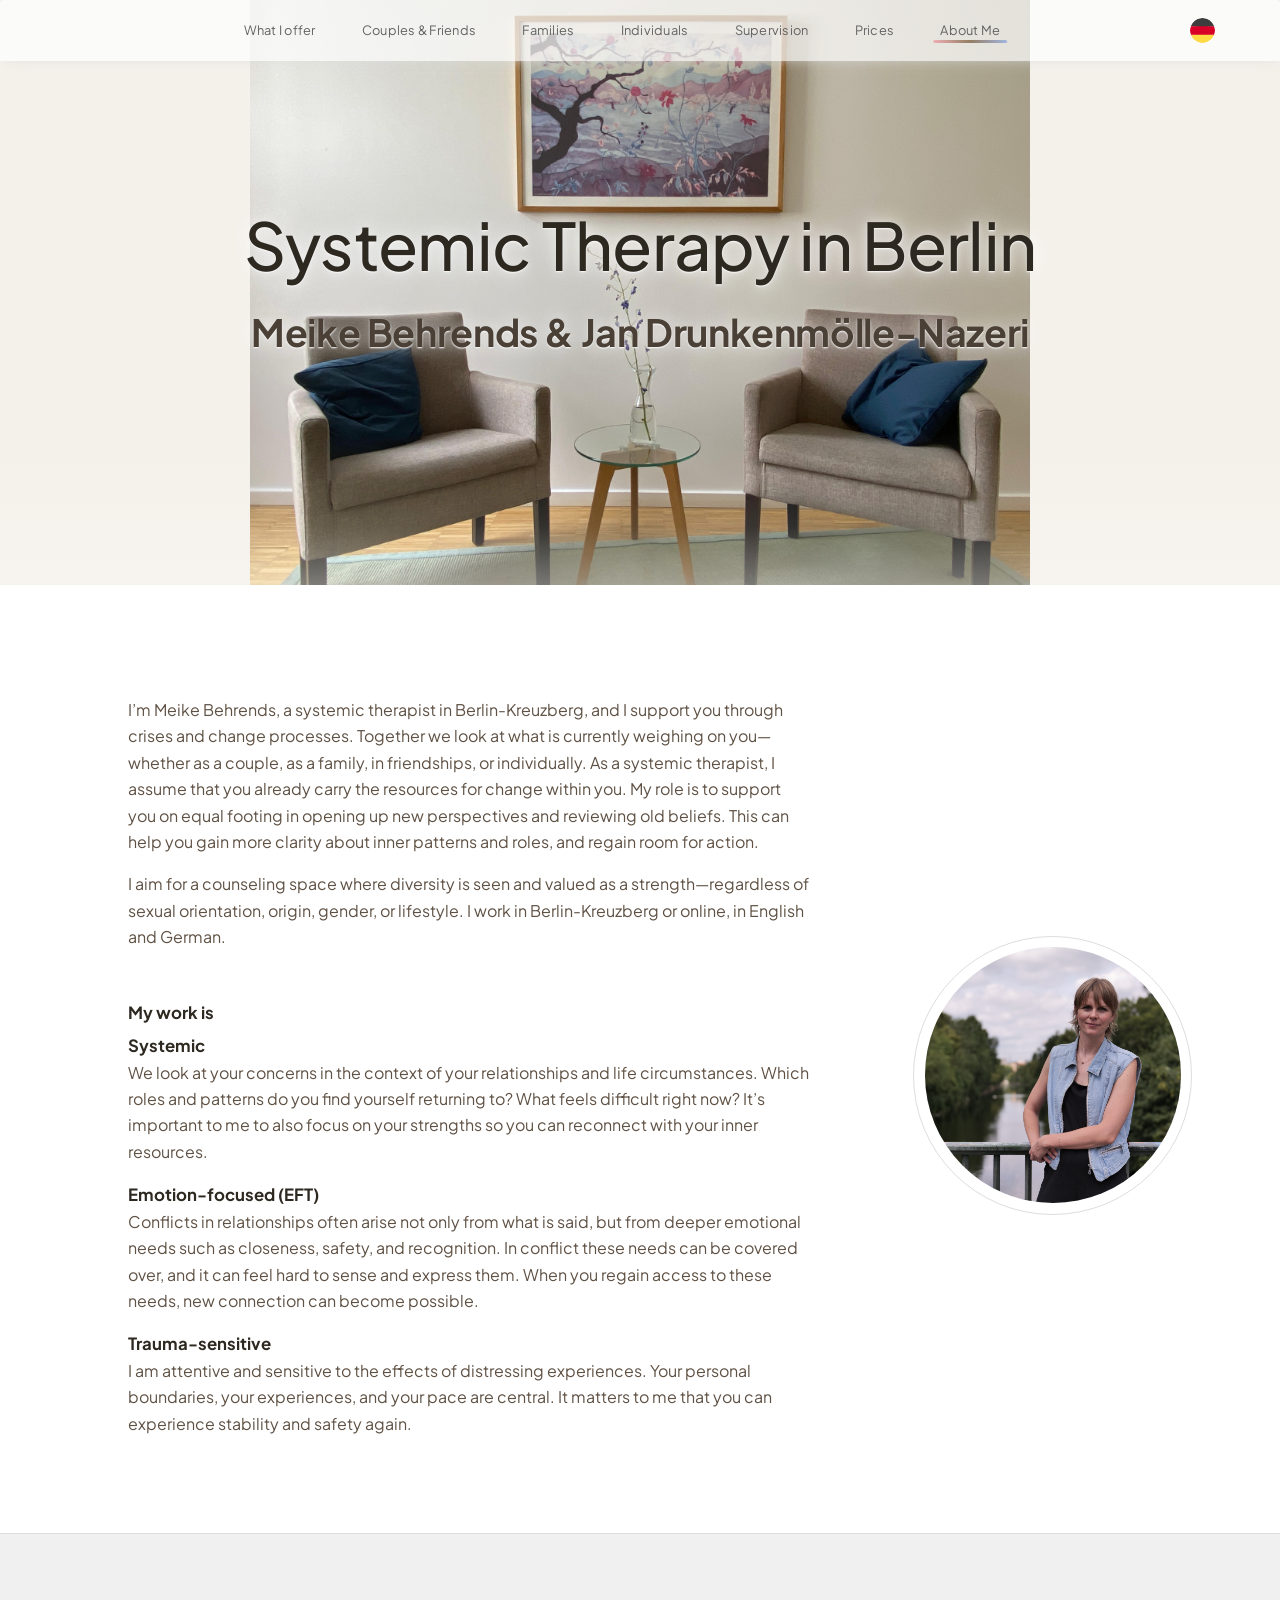
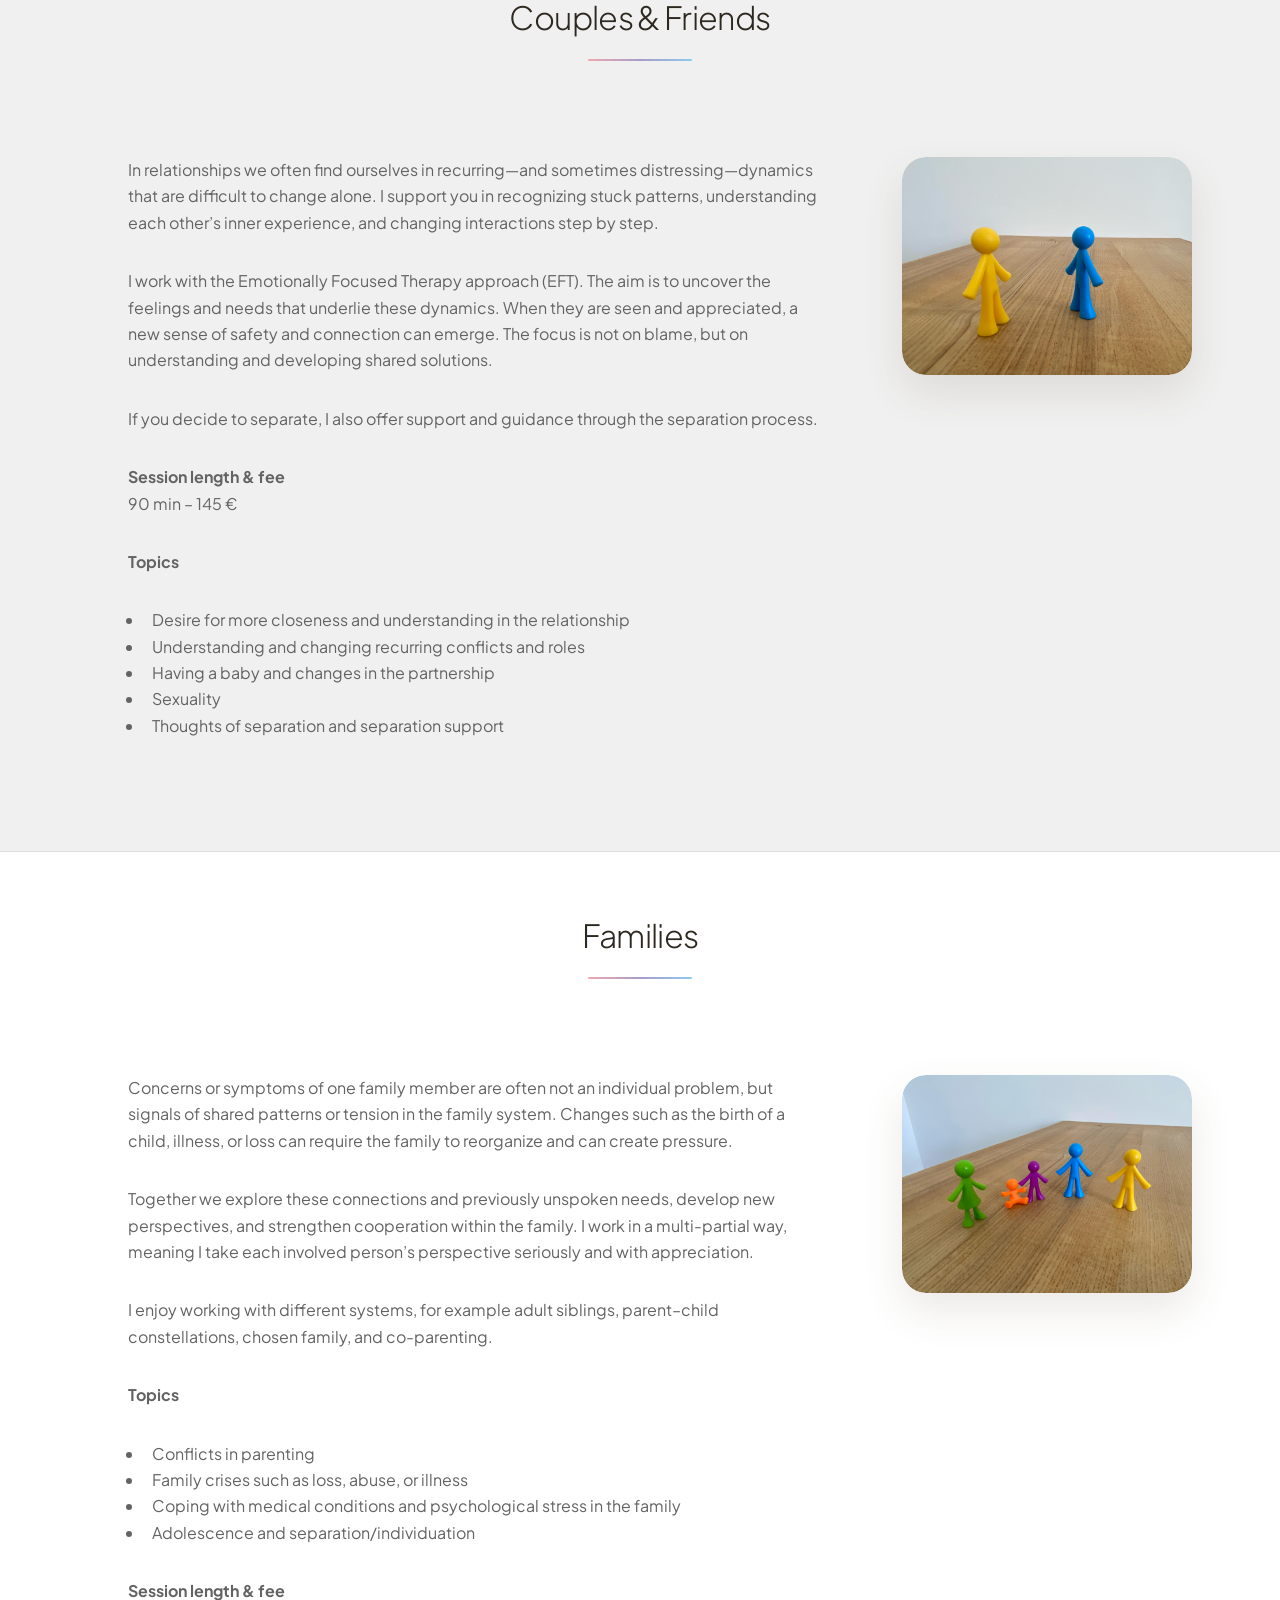
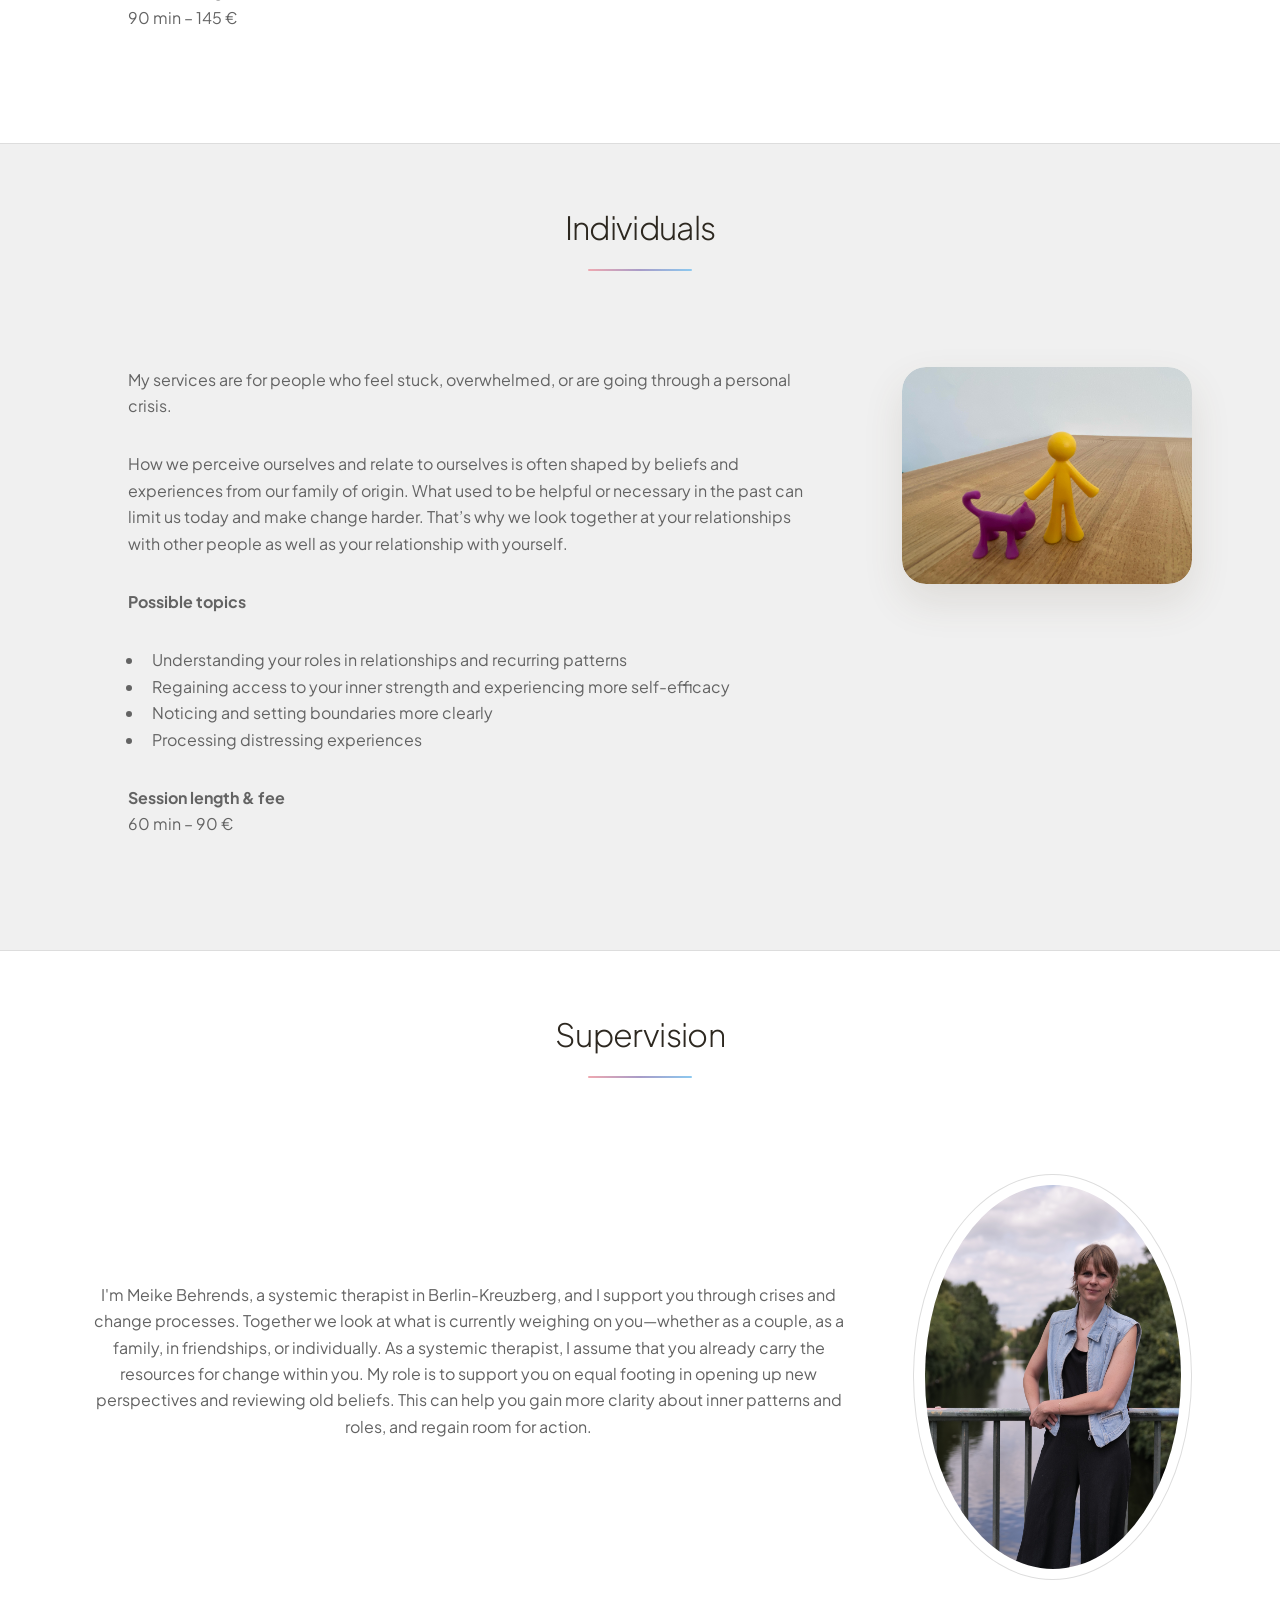
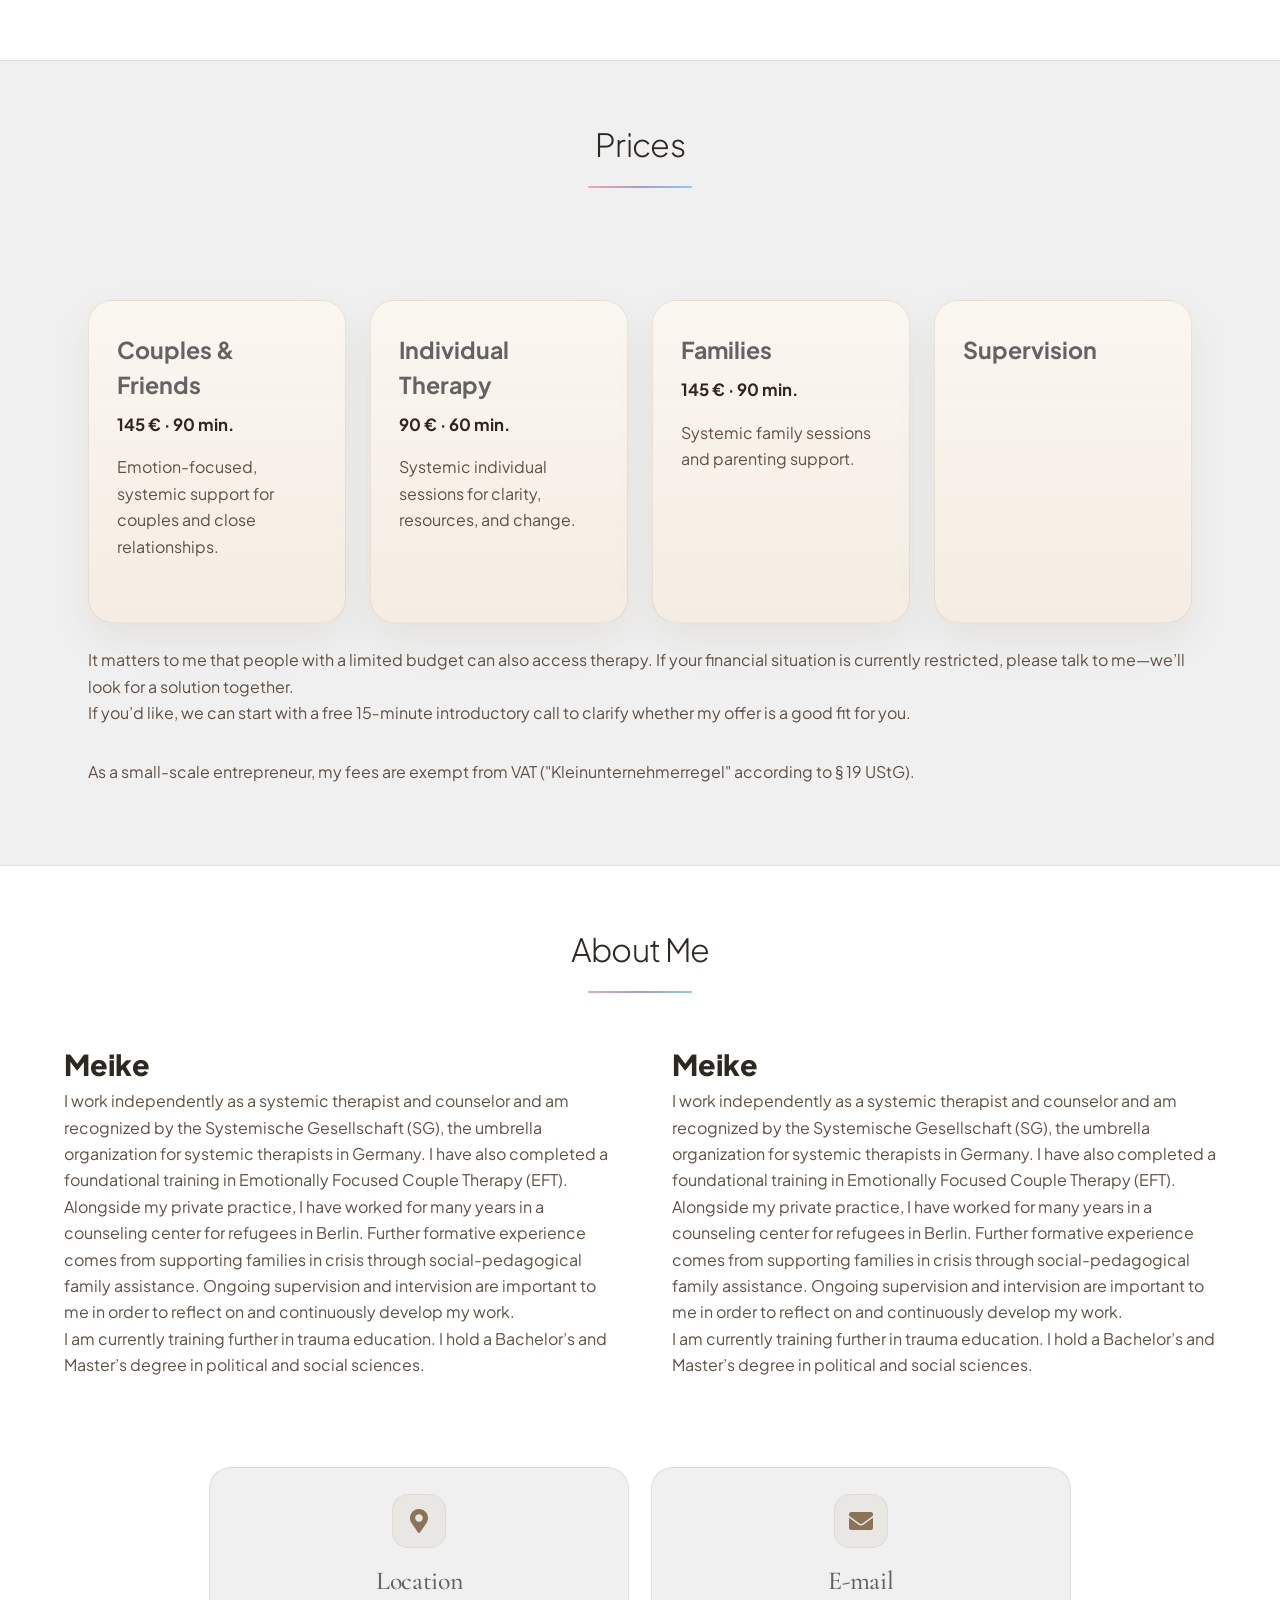
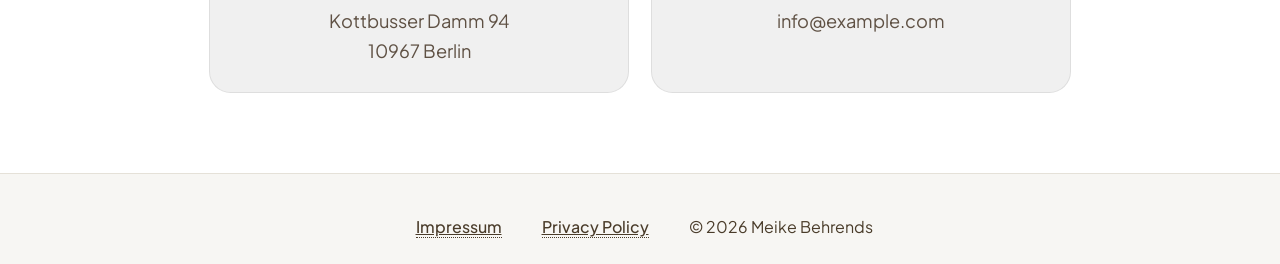
==== index.html @ 028896cc "feat: Update content, photos, and layout for two-therapist practice - Replace main background and pr" ====
<!doctype html>
<html lang="en">
  <head>
    <title>Meike Behrends – Systemic Counseling and Therapy</title>
    <meta charset="utf-8" />
    <meta name="viewport" content="width=device-width, initial-scale=1" />
    <meta
      name="description"
      content="Looking for therapy in Berlin? Find English-speaking therapists, learn about costs, and explore your options for mental health support."
    />
    <meta property="og:type" content="website" />
    <meta
      property="og:title"
      content="Meike Behrends – Systemic Counseling and Therapy"
    />
    <meta
      property="og:description"
      content="Looking for therapy in Berlin? Find English-speaking therapists, learn about costs, and explore your options for mental health support."
    />
    <meta property="og:image" content="images/therapist.jpg" />
    <meta property="og:locale" content="en_GB" />
    <meta property="og:locale:alternate" content="de_DE" />
    <link rel="canonical" href="https://your-domain.de/" />

    <!-- Fonts -->
    <link rel="preconnect" href="https://fonts.googleapis.com" />
    <link rel="preconnect" href="https://fonts.gstatic.com" crossorigin />
    <link
      href="https://fonts.googleapis.com/css2?family=Cormorant+Garamond:ital,wght@0,500;0,600;1,500;1,600&display=swap"
      rel="stylesheet"
    />

    <!-- Favicon -->
    <link rel="icon" href="images/favicon.ico" sizes="any" />
    <link rel="icon" href="images/favicon.svg" type="image/svg+xml" />
    <link rel="apple-touch-icon" href="images/apple-touch-icon.png" />

    <!-- Stylesheets -->
    <link rel="stylesheet" href="assets/css/main.css" />
    <link rel="stylesheet" href="assets/css/site.css" />
    <noscript
      ><link rel="stylesheet" href="assets/css/noscript.css"
    /></noscript>
  </head>
  <!-- Google uses this to display rich results -->
	<!-- TODO: add the real info -->
  <script type="application/ld+json">
    {
      "@context": "https://schema.org",
      "@type": "MedicalBusiness",
      "name": "Meike Behrends – Systemische Beratung und Therapie",
      "url": "https://your-domain.de",
      "telephone": "+491632721699",
      "email": "info@example.com",
      "address": {
        "@type": "PostalAddress",
        "streetAddress": "Skalitzer Straße 100",
        "postalCode": "10997",
        "addressLocality": "Berlin",
        "addressCountry": "DE"
      },
      "priceRange": "€€",
      "availableLanguage": ["German", "English"]
    }
  </script>
  <body class="is-preload">
    <a class="skip-link" href="#intro">Skip to main content</a>
    <!-- Wrapper -->
    <div id="wrapper">
      <!-- Header -->
      <header id="header" class="alt">
        <h1 data-i18n="header_title">Systemic Counseling and Therapy</h1>
        <p data-i18n="header_subtitle">Meike Behrends & Jan Drunkenmölle-Nazeri</p>
      </header>

      <!-- Nav -->
      <nav id="nav" aria-label="Main navigation">
        <ul>
          <li>
            <a href="#intro" class="active" data-i18n="nav_intro"
              >Introduction</a
            >
          </li>
          <li><a href="#first" data-i18n="nav_first">Pairs</a></li>
          <li><a href="#second" data-i18n="nav_second">Families</a></li>
          <li>
            <a href="#individual" data-i18n="nav_individual">Individuals</a>
          </li>
          <li><a href="#supervision" data-i18n="nav_supervision">Supervision</a></li>
          <li><a href="#prices" data-i18n="nav_prices">Prices</a></li>
          <li><a href="#cta" data-i18n="nav_cta">Get Started</a></li>
          <li class="nav-lang">
            <div class="lang-switcher" role="presentation">
              <button
                type="button"
                class="lang-switcher__btn"
                id="lang-switch-btn"
                onclick="toggleLanguage()"
                title="Switch language"
              >
                <span
                  class="lang-switcher__icon"
                  id="lang-switch-flag"
                  aria-hidden="true"
                ></span>
              </button>
            </div>
          </li>
        </ul>
      </nav>

      <!-- Main -->
      <main id="main" tabindex="-1">
        <!-- Introduction -->
        <section id="intro" class="main">
          <div class="main-content spotlight">
            <div class="content">
              <p class="content" data-i18n-html="intro_text">Systemic counseling and therapy in Berlin for individuals, couples, and families.</p>
            </div>
            <span class="image"
              ><img
                src="images/therapist.jpg"
                alt="Meike Behrends"
                width="256"
                height="256"
                decoding="async"
            /></span>
          </div>
        </section>

        <!-- First Section -->
        <section id="first" class="main special">
          <header class="major">
            <h2 data-i18n="first_title">Therapy Services</h2>
          </header>
          <div class="main-content  service-split">
            <p class="content" data-i18n-html="feature1_text">Support for your personal growth and well-being.</p>
            <article class="service-card">
              <div class="service-card__photo">
                <img
                  src="images/couple.jpeg"
                  alt=""
                  width="800"
                  height="600"
                  loading="lazy"
                  decoding="async"
                />
              </div>
            </article>
          </div>
        </section>

        <!-- Second Section -->
        <section id="second" class="main special">
          <header class="major">
            <h2 data-i18n="second_title">About Systemic Therapy</h2>
          </header>
          <div class="main-content service-split">
            <p class="content" data-i18n-html="second_intro">Systemic therapy considers the individual in relation to their social systems.</p>
            <article class="service-card">
              <div class="service-card__photo">
                <img
                  src="images/family.jpeg"
                  alt=""
                  width="800"
                  height="600"
                  loading="lazy"
                  decoding="async"
                />
              </div>
            </article>
          </div>
        </section>

        <!-- Individuals -->
        <section id="individual" class="main special">
          <header class="major">
            <h2 data-i18n="individual_title">Individuals</h2>
          </header>
          <div class="main-content service-split">
            <p class="content" data-i18n-html="individual_text">Therapy for individuals seeking personal development or support through challenges.</p>
            <article class="service-card">
              <div class="service-card__photo">
                <img
                  src="images/individuals.jpeg"
                  alt=""
                  width="800"
                  height="600"
                  loading="lazy"
                  decoding="async"
                />
              </div>
            </article>
          </div>
        </section>

        <!-- Supervision -->
        <section id="supervision" class="main special">
          <header class="major">
            <h2 data-i18n="supervision_title">Supervision</h2>
          </header>
          <div class="main-content spotlight">
            <div class="content">
              <div data-i18n-html="supervision_text"></div>
            </div>
            <span class="image"
              ><img
                src="images/therapist.jpg"
                alt="Meike Behrends"
                width="256"
                height="256"
                decoding="async"
            /></span>
          </div>
        </section>

        <!-- Prices -->
        <section id="prices" class="main special">
          <header class="major">
            <h2 data-i18n="prices_title">Prices</h2>
          </header>
          <div class="main-content">
            <div class="price-grid">
              <article class="price-card">
                <h3 data-i18n="price_title_couples">Couple Therapy</h3>
                <p class="price-card__value" data-i18n="price_value_couples">145 € · 90 min.</p>
                <p class="price-card__description" data-i18n="price_desc_couples">For couples seeking to improve their relationship.</p>
              </article>

              <article class="price-card">
                <h3 data-i18n="price_title_individual">Individual Therapy</h3>
                <p class="price-card__value" data-i18n="price_value_individual">100 € · 60 min.</p>
                <p class="price-card__description" data-i18n="price_desc_individual">For individuals seeking personal support.</p>
              </article>

              <article class="price-card">
                <h3 data-i18n="price_title_coaching">Individual Coaching</h3>
                <p class="price-card__value" data-i18n="price_value_coaching">100 € · 60 min.</p>
                <p class="price-card__description" data-i18n="price_desc_coaching">Coaching for personal and professional growth.</p>
              </article>

              <article class="price-card">
                <h3 data-i18n="price_title_supervision">Supervision</h3>
                <p class="price-card__value" data-i18n="price_value_supervision"></p>
                <p class="price-card__description" data-i18n="price_desc_supervision"></p>
              </article>
            </div>

            <div class="price-note" data-i18n-html="price_note_access"></div>
            <p class="price-note" data-i18n="price_note_vat">All prices include VAT.</p>
          </div>
        </section>

        <!-- Get Started -->
        <section id="cta" class="main special">
          <header class="major">
            <h2 data-i18n="cta_title">Contact Me</h2>
          </header>
          <div class="cta-columns">
            <div class="cta-col">
              <div class="contact-intro" data-i18n-html="cta_text">
                I would be happy to hear from you. You can reach me by phone, email,
                or at my practice in Berlin.
              </div>
            </div>
            <div class="cta-col">
              <div class="contact-intro" data-i18n-html="cta_text"></div>
            </div>
          </div>
          <div class="contact-grid main-content">
            <article class="contact-card">
              <span class="contact-card__icon" aria-hidden="true"
                ><span class="icon solid fa-map-marker-alt"></span
              ></span>
              <div class="contact-card__body">
                <h3 data-i18n="contact_location_title">Location</h3>
                <p data-i18n-html="contact_location_text">
                  Skalitzer Straße 100<br />10997 Berlin
                </p>
              </div>
            </article>
            <article class="contact-card">
              <span class="contact-card__icon" aria-hidden="true"
                ><span class="icon solid fa-envelope"></span
              ></span>
              <div class="contact-card__body">
                <h3 data-i18n="contact_email_title">E-Mail</h3>
                <p data-i18n-html="contact_email_text">
                  <a href="mailto:info@example.com">info@example.com</a>
                </p>
              </div>
            </article>
          </div>
        </section>
      </main>
    </div>
    <!-- Footer -->
    <footer id="footer" role="contentinfo">
      <div class="footer-inner">
        <nav class="footer-nav" aria-label="Legal">
          <ul>
            <li>
              <a
                href="impressum.html"
                data-i18n="footer_impressum"
                data-modal-target="site-modal"
                data-modal-title="Impressum"
                data-modal-url="impressum.html"
              >Imprint</a>
            </li>
            <li><a href="#" data-i18n="footer_privacy">Privacy Policy</a></li>
            <li>© <span id="footer-year"></span> Meike Behrends</span></li>
          </ul>
        </nav>
      </div>
    </footer>

    <!-- Modal (Impressum) -->
    <div class="modal" id="site-modal" aria-hidden="true">
      <div class="modal__backdrop" data-modal-close="true"></div>
      <div
        class="modal__dialog"
        role="dialog"
        aria-modal="true"
        aria-labelledby="site-modal-title"
        tabindex="-1"
      >
        <button class="modal__close" type="button" aria-label="Close" data-modal-close="true">
          ×
        </button>
        <h2 id="site-modal-title">Impressum</h2>
        <div class="modal__content" id="site-modal-content">
          <p>Loading…</p>
        </div>
      </div>
    </div>

	<!-- Scripts -->
    <script src="assets/js/jquery.min.js"></script>
    <script src="assets/js/jquery.scrollex.min.js"></script>
    <script src="assets/js/jquery.scrolly.min.js"></script>
    <script src="assets/js/browser.min.js"></script>
    <script src="assets/js/breakpoints.min.js"></script>
    <script src="assets/js/util.js"></script>
    <script src="assets/js/main.js"></script>
    <script src="assets/js/modal.js"></script>
    <script src="assets/js/i18n.js"></script>
  </body>
</html>
---- assets/css/main.css ----
@import url(fontawesome-all.min.css);
@import url("https://fonts.googleapis.com/css2?family=Plus+Jakarta+Sans:ital,wght@0,300;0,400;0,500;0,600;0,700;1,400&display=swap");

/*
	Stellar by HTML5 UP
	html5up.net | @ajlkn
	Free for personal and commercial use under the CCA 3.0 license (html5up.net/license)
*/

html,
body,
div,
span,
applet,
object,
iframe,
h1,
h2,
h3,
h4,
h5,
h6,
p,
blockquote,
pre,
a,
abbr,
acronym,
address,
big,
cite,
code,
del,
dfn,
em,
img,
ins,
kbd,
q,
s,
samp,
small,
strike,
strong,
sub,
sup,
tt,
var,
b,
u,
i,
center,
dl,
dt,
dd,
ol,
ul,
li,
fieldset,
form,
label,
legend,
table,
caption,
tbody,
tfoot,
thead,
tr,
th,
td,
article,
aside,
canvas,
details,
embed,
figure,
figcaption,
footer,
header,
hgroup,
menu,
nav,
output,
ruby,
section,
summary,
time,
mark,
audio,
video {
  margin: 0;
  padding: 0;
  border: 0;
  font-size: 100%;
  font: inherit;
  vertical-align: baseline;
}

article,
aside,
details,
figcaption,
figure,
footer,
header,
hgroup,
menu,
nav,
section {
  display: block;
}

ol,
ul {
  list-style: none;
}

blockquote,
q {
  quotes: none;
}

blockquote:before,
blockquote:after,
q:before,
q:after {
  content: "";
  content: none;
}

table {
  border-collapse: collapse;
  border-spacing: 0;
}

mark {
  background-color: transparent;
  color: inherit;
}

input::-moz-focus-inner {
  border: 0;
  padding: 0;
}

input,
select,
textarea {
  -moz-appearance: none;
  -webkit-appearance: none;
  -ms-appearance: none;
  appearance: none;
}

/* Basic */

@-ms-viewport {
  width: device-width;
}

@media screen and (max-width: 480px) {
  html,
  body {
    min-width: 320px;
  }
}

html {
  box-sizing: border-box;
}

*,
*:before,
*:after {
  box-sizing: inherit;
}

body {
  -webkit-text-size-adjust: none;
  background-image: url("images/overlay.png"), url("../background.png");
  background-repeat: repeat, no-repeat;
  background-position:
    top left,
    center 0px;
  /* Keep the photo visible while scrolling by pinning only the photo layer */
  background-attachment: scroll, fixed;
  /* Prevent the photo from feeling "too small" by scaling it to viewport width */
  background-size:
    auto,
    110% auto;
  color: rgba(255, 255, 255, 0.65);
  -webkit-font-smoothing: antialiased;
  -moz-osx-font-smoothing: grayscale;
  text-rendering: optimizeLegibility;
  -ms-overflow-style: scrollbar;
  line-height: 1;
}

body.is-preload *,
body.is-preload *:before,
body.is-preload *:after {
  -moz-animation: none !important;
  -webkit-animation: none !important;
  -ms-animation: none !important;
  animation: none !important;
  -moz-transition: none !important;
  -webkit-transition: none !important;
  -ms-transition: none !important;
  transition: none !important;
}

/* Type */

body,
input,
select,
textarea {
  font-family:
    "Plus Jakarta Sans",
    system-ui,
    -apple-system,
    "Segoe UI",
    Helvetica,
    sans-serif;
  font-size: 17pt;
  font-weight: 400;
  line-height: 1.65;
}

@media screen and (max-width: 1680px) {
  body,
  input,
  select,
  textarea {
    font-size: 14pt;
  }
}

@media screen and (max-width: 1280px) {
  body,
  input,
  select,
  textarea {
    font-size: 12pt;
  }
}

@media screen and (max-width: 360px) {
  body,
  input,
  select,
  textarea {
    font-size: 11pt;
  }
}

a {
  -moz-transition:
    color 0.2s ease,
    border-bottom 0.2s ease;
  -webkit-transition:
    color 0.2s ease,
    border-bottom 0.2s ease;
  -ms-transition:
    color 0.2s ease,
    border-bottom 0.2s ease;
  transition:
    color 0.2s ease,
    border-bottom 0.2s ease;
  text-decoration: none;
  border-bottom: dotted 1px;
  color: inherit;
}

a:hover {
  border-bottom-color: transparent;
}

strong,
b {
  font-weight: 400;
}

em,
i {
  font-style: italic;
}

p {
  margin: 0 0 2em 0;
}

p.content {
  text-align: justify;
  padding: 0 40px;
}

h1,
h2,
h3,
h4,
h5,
h6 {
  font-weight: 300;
  line-height: 1.5;
  margin: 0 0 0.7em 0;
  letter-spacing: -0.025em;
}

h1 a,
h2 a,
h3 a,
h4 a,
h5 a,
h6 a {
  color: inherit;
  text-decoration: none;
}

h1 {
  font-size: 2.5em;
  line-height: 1.2;
}

h2 {
  font-size: 1.5em;
}

h3 {
  font-size: 1.25em;
}

h4 {
  font-size: 1.1em;
}

h5 {
  font-size: 0.9em;
}

h6 {
  font-size: 0.7em;
}

@media screen and (max-width: 736px) {
  h1 {
    font-size: 2em;
  }
}

sub {
  font-size: 0.8em;
  position: relative;
  top: 0.5em;
}

sup {
  font-size: 0.8em;
  position: relative;
  top: -0.5em;
}

blockquote {
  border-left: solid 4px;
  font-style: italic;
  margin: 0 0 2em 0;
  padding: 0.5em 0 0.5em 2em;
}

code {
  border-radius: 8px;
  border: solid 1px;
  font-family: "Courier New", monospace;
  font-size: 0.9em;
  margin: 0 0.25em;
  padding: 0.25em 0.65em;
}

pre {
  -webkit-overflow-scrolling: touch;
  font-family: "Courier New", monospace;
  font-size: 0.9em;
  margin: 0 0 2em 0;
}

pre code {
  display: block;
  line-height: 1.75;
  padding: 1em 1.5em;
  overflow-x: auto;
}

hr {
  border: 0;
  border-bottom: solid 1px;
  margin: 2em 0;
}

hr.major {
  margin: 3em 0;
}

.align-left {
  text-align: left;
}

.align-center {
  text-align: center;
}

.align-right {
  text-align: right;
}

input,
select,
textarea {
  color: #ffffff;
}

a:hover {
  color: #ffffff;
}

strong,
b {
  color: #ffffff;
}

h1,
h2,
h3,
h4,
h5,
h6 {
  color: #ffffff;
}

blockquote {
  border-left-color: rgba(255, 255, 255, 0.35);
}

code {
  background: rgba(255, 255, 255, 0.075);
  border-color: rgba(255, 255, 255, 0.35);
}

hr {
  border-bottom-color: rgba(255, 255, 255, 0.35);
}

/* Row */

.row {
  display: flex;
  flex-wrap: wrap;
  box-sizing: border-box;
  align-items: stretch;
}

.row > * {
  box-sizing: border-box;
}

.row.gtr-uniform > * > :last-child {
  margin-bottom: 0;
}

.row.aln-left {
  justify-content: flex-start;
}

.row.aln-center {
  justify-content: center;
}

.row.aln-right {
  justify-content: flex-end;
}

.row.aln-top {
  align-items: flex-start;
}

.row.aln-middle {
  align-items: center;
}

.row.aln-bottom {
  align-items: flex-end;
}

.row > .imp {
  order: -1;
}

.row > .col-1 {
  width: 8.33333%;
}

.row > .off-1 {
  margin-left: 8.33333%;
}

.row > .col-2 {
  width: 16.66667%;
}

.row > .off-2 {
  margin-left: 16.66667%;
}

.row > .col-3 {
  width: 25%;
}

.row > .off-3 {
  margin-left: 25%;
}

.row > .col-4 {
  width: 33.33333%;
}

.row > .off-4 {
  margin-left: 33.33333%;
}

.row > .col-5 {
  width: 41.66667%;
}

.row > .off-5 {
  margin-left: 41.66667%;
}

.row > .col-6 {
  width: 50%;
}

.row > .off-6 {
  margin-left: 50%;
}

.row > .col-7 {
  width: 58.33333%;
}

.row > .off-7 {
  margin-left: 58.33333%;
}

.row > .col-8 {
  width: 66.66667%;
}

.row > .off-8 {
  margin-left: 66.66667%;
}

.row > .col-9 {
  width: 75%;
}

.row > .off-9 {
  margin-left: 75%;
}

.row > .col-10 {
  width: 83.33333%;
}

.row > .off-10 {
  margin-left: 83.33333%;
}

.row > .col-11 {
  width: 91.66667%;
}

.row > .off-11 {
  margin-left: 91.66667%;
}

.row > .col-12 {
  width: 100%;
}

.row > .off-12 {
  margin-left: 100%;
}

.row.gtr-0 {
  margin-top: 0;
  margin-left: 0em;
}

.row.gtr-0 > * {
  padding: 0 0 0 0em;
}

.row.gtr-0.gtr-uniform {
  margin-top: 0em;
}

.row.gtr-0.gtr-uniform > * {
  padding-top: 0em;
}

.row.gtr-25 {
  margin-top: 0;
  margin-left: -0.375em;
}

.row.gtr-25 > * {
  padding: 0 0 0 0.375em;
}

.row.gtr-25.gtr-uniform {
  margin-top: -0.375em;
}

.row.gtr-25.gtr-uniform > * {
  padding-top: 0.375em;
}

.row.gtr-50 {
  margin-top: 0;
  margin-left: -0.75em;
}

.row.gtr-50 > * {
  padding: 0 0 0 0.75em;
}

.row.gtr-50.gtr-uniform {
  margin-top: -0.75em;
}

.row.gtr-50.gtr-uniform > * {
  padding-top: 0.75em;
}

.row {
  margin-top: 0;
  margin-left: -1.5em;
}

.row > * {
  padding: 0 0 0 1.5em;
}

.row.gtr-uniform {
  margin-top: -1.5em;
}

.row.gtr-uniform > * {
  padding-top: 1.5em;
}

.row.gtr-150 {
  margin-top: 0;
  margin-left: -2.25em;
}

.row.gtr-150 > * {
  padding: 0 0 0 2.25em;
}

.row.gtr-150.gtr-uniform {
  margin-top: -2.25em;
}

.row.gtr-150.gtr-uniform > * {
  padding-top: 2.25em;
}

.row.gtr-200 {
  margin-top: 0;
  margin-left: -3em;
}

.row.gtr-200 > * {
  padding: 0 0 0 3em;
}

.row.gtr-200.gtr-uniform {
  margin-top: -3em;
}

.row.gtr-200.gtr-uniform > * {
  padding-top: 3em;
}

@media screen and (max-width: 1680px) {
  .row {
    display: flex;
    flex-wrap: wrap;
    box-sizing: border-box;
    align-items: stretch;
  }

  .row > * {
    box-sizing: border-box;
  }

  .row.gtr-uniform > * > :last-child {
    margin-bottom: 0;
  }

  .row.aln-left {
    justify-content: flex-start;
  }

  .row.aln-center {
    justify-content: center;
  }

  .row.aln-right {
    justify-content: flex-end;
  }

  .row.aln-top {
    align-items: flex-start;
  }

  .row.aln-middle {
    align-items: center;
  }

  .row.aln-bottom {
    align-items: flex-end;
  }

  .row > .imp-xlarge {
    order: -1;
  }

  .row > .col-1-xlarge {
    width: 8.33333%;
  }

  .row > .off-1-xlarge {
    margin-left: 8.33333%;
  }

  .row > .col-2-xlarge {
    width: 16.66667%;
  }

  .row > .off-2-xlarge {
    margin-left: 16.66667%;
  }

  .row > .col-3-xlarge {
    width: 25%;
  }

  .row > .off-3-xlarge {
    margin-left: 25%;
  }

  .row > .col-4-xlarge {
    width: 33.33333%;
  }

  .row > .off-4-xlarge {
    margin-left: 33.33333%;
  }

  .row > .col-5-xlarge {
    width: 41.66667%;
  }

  .row > .off-5-xlarge {
    margin-left: 41.66667%;
  }

  .row > .col-6-xlarge {
    width: 50%;
  }

  .row > .off-6-xlarge {
    margin-left: 50%;
  }

  .row > .col-7-xlarge {
    width: 58.33333%;
  }

  .row > .off-7-xlarge {
    margin-left: 58.33333%;
  }

  .row > .col-8-xlarge {
    width: 66.66667%;
  }

  .row > .off-8-xlarge {
    margin-left: 66.66667%;
  }

  .row > .col-9-xlarge {
    width: 75%;
  }

  .row > .off-9-xlarge {
    margin-left: 75%;
  }

  .row > .col-10-xlarge {
    width: 83.33333%;
  }

  .row > .off-10-xlarge {
    margin-left: 83.33333%;
  }

  .row > .col-11-xlarge {
    width: 91.66667%;
  }

  .row > .off-11-xlarge {
    margin-left: 91.66667%;
  }

  .row > .col-12-xlarge {
    width: 100%;
  }

  .row > .off-12-xlarge {
    margin-left: 100%;
  }

  .row.gtr-0 {
    margin-top: 0;
    margin-left: 0em;
  }

  .row.gtr-0 > * {
    padding: 0 0 0 0em;
  }

  .row.gtr-0.gtr-uniform {
    margin-top: 0em;
  }

  .row.gtr-0.gtr-uniform > * {
    padding-top: 0em;
  }

  .row.gtr-25 {
    margin-top: 0;
    margin-left: -0.375em;
  }

  .row.gtr-25 > * {
    padding: 0 0 0 0.375em;
  }

  .row.gtr-25.gtr-uniform {
    margin-top: -0.375em;
  }

  .row.gtr-25.gtr-uniform > * {
    padding-top: 0.375em;
  }

  .row.gtr-50 {
    margin-top: 0;
    margin-left: -0.75em;
  }

  .row.gtr-50 > * {
    padding: 0 0 0 0.75em;
  }

  .row.gtr-50.gtr-uniform {
    margin-top: -0.75em;
  }

  .row.gtr-50.gtr-uniform > * {
    padding-top: 0.75em;
  }

  .row {
    margin-top: 0;
    margin-left: -1.5em;
  }

  .row > * {
    padding: 0 0 0 1.5em;
  }

  .row.gtr-uniform {
    margin-top: -1.5em;
  }

  .row.gtr-uniform > * {
    padding-top: 1.5em;
  }

  .row.gtr-150 {
    margin-top: 0;
    margin-left: -2.25em;
  }

  .row.gtr-150 > * {
    padding: 0 0 0 2.25em;
  }

  .row.gtr-150.gtr-uniform {
    margin-top: -2.25em;
  }

  .row.gtr-150.gtr-uniform > * {
    padding-top: 2.25em;
  }

  .row.gtr-200 {
    margin-top: 0;
    margin-left: -3em;
  }

  .row.gtr-200 > * {
    padding: 0 0 0 3em;
  }

  .row.gtr-200.gtr-uniform {
    margin-top: -3em;
  }

  .row.gtr-200.gtr-uniform > * {
    padding-top: 3em;
  }
}

@media screen and (max-width: 1280px) {
  .row {
    display: flex;
    flex-wrap: wrap;
    box-sizing: border-box;
    align-items: stretch;
  }

  .row > * {
    box-sizing: border-box;
  }

  .row.gtr-uniform > * > :last-child {
    margin-bottom: 0;
  }

  .row.aln-left {
    justify-content: flex-start;
  }

  .row.aln-center {
    justify-content: center;
  }

  .row.aln-right {
    justify-content: flex-end;
  }

  .row.aln-top {
    align-items: flex-start;
  }

  .row.aln-middle {
    align-items: center;
  }

  .row.aln-bottom {
    align-items: flex-end;
  }

  .row > .imp-large {
    order: -1;
  }

  .row > .col-1-large {
    width: 8.33333%;
  }

  .row > .off-1-large {
    margin-left: 8.33333%;
  }

  .row > .col-2-large {
    width: 16.66667%;
  }

  .row > .off-2-large {
    margin-left: 16.66667%;
  }

  .row > .col-3-large {
    width: 25%;
  }

  .row > .off-3-large {
    margin-left: 25%;
  }

  .row > .col-4-large {
    width: 33.33333%;
  }

  .row > .off-4-large {
    margin-left: 33.33333%;
  }

  .row > .col-5-large {
    width: 41.66667%;
  }

  .row > .off-5-large {
    margin-left: 41.66667%;
  }

  .row > .col-6-large {
    width: 50%;
  }

  .row > .off-6-large {
    margin-left: 50%;
  }

  .row > .col-7-large {
    width: 58.33333%;
  }

  .row > .off-7-large {
    margin-left: 58.33333%;
  }

  .row > .col-8-large {
    width: 66.66667%;
  }

  .row > .off-8-large {
    margin-left: 66.66667%;
  }

  .row > .col-9-large {
    width: 75%;
  }

  .row > .off-9-large {
    margin-left: 75%;
  }

  .row > .col-10-large {
    width: 83.33333%;
  }

  .row > .off-10-large {
    margin-left: 83.33333%;
  }

  .row > .col-11-large {
    width: 91.66667%;
  }

  .row > .off-11-large {
    margin-left: 91.66667%;
  }

  .row > .col-12-large {
    width: 100%;
  }

  .row > .off-12-large {
    margin-left: 100%;
  }

  .row.gtr-0 {
    margin-top: 0;
    margin-left: 0em;
  }

  .row.gtr-0 > * {
    padding: 0 0 0 0em;
  }

  .row.gtr-0.gtr-uniform {
    margin-top: 0em;
  }

  .row.gtr-0.gtr-uniform > * {
    padding-top: 0em;
  }

  .row.gtr-25 {
    margin-top: 0;
    margin-left: -0.375em;
  }

  .row.gtr-25 > * {
    padding: 0 0 0 0.375em;
  }

  .row.gtr-25.gtr-uniform {
    margin-top: -0.375em;
  }

  .row.gtr-25.gtr-uniform > * {
    padding-top: 0.375em;
  }

  .row.gtr-50 {
    margin-top: 0;
    margin-left: -0.75em;
  }

  .row.gtr-50 > * {
    padding: 0 0 0 0.75em;
  }

  .row.gtr-50.gtr-uniform {
    margin-top: -0.75em;
  }

  .row.gtr-50.gtr-uniform > * {
    padding-top: 0.75em;
  }

  .row {
    margin-top: 0;
    margin-left: -1.5em;
  }

  .row > * {
    padding: 0 0 0 1.5em;
  }

  .row.gtr-uniform {
    margin-top: -1.5em;
  }

  .row.gtr-uniform > * {
    padding-top: 1.5em;
  }

  .row.gtr-150 {
    margin-top: 0;
    margin-left: -2.25em;
  }

  .row.gtr-150 > * {
    padding: 0 0 0 2.25em;
  }

  .row.gtr-150.gtr-uniform {
    margin-top: -2.25em;
  }

  .row.gtr-150.gtr-uniform > * {
    padding-top: 2.25em;
  }

  .row.gtr-200 {
    margin-top: 0;
    margin-left: -3em;
  }

  .row.gtr-200 > * {
    padding: 0 0 0 3em;
  }

  .row.gtr-200.gtr-uniform {
    margin-top: -3em;
  }

  .row.gtr-200.gtr-uniform > * {
    padding-top: 3em;
  }
}

@media screen and (max-width: 980px) {
  .row {
    display: flex;
    flex-wrap: wrap;
    box-sizing: border-box;
    align-items: stretch;
  }

  .row > * {
    box-sizing: border-box;
  }

  .row.gtr-uniform > * > :last-child {
    margin-bottom: 0;
  }

  .row.aln-left {
    justify-content: flex-start;
  }

  .row.aln-center {
    justify-content: center;
  }

  .row.aln-right {
    justify-content: flex-end;
  }

  .row.aln-top {
    align-items: flex-start;
  }

  .row.aln-middle {
    align-items: center;
  }

  .row.aln-bottom {
    align-items: flex-end;
  }

  .row > .imp-medium {
    order: -1;
  }

  .row > .col-1-medium {
    width: 8.33333%;
  }

  .row > .off-1-medium {
    margin-left: 8.33333%;
  }

  .row > .col-2-medium {
    width: 16.66667%;
  }

  .row > .off-2-medium {
    margin-left: 16.66667%;
  }

  .row > .col-3-medium {
    width: 25%;
  }

  .row > .off-3-medium {
    margin-left: 25%;
  }

  .row > .col-4-medium {
    width: 33.33333%;
  }

  .row > .off-4-medium {
    margin-left: 33.33333%;
  }

  .row > .col-5-medium {
    width: 41.66667%;
  }

  .row > .off-5-medium {
    margin-left: 41.66667%;
  }

  .row > .col-6-medium {
    width: 50%;
  }

  .row > .off-6-medium {
    margin-left: 50%;
  }

  .row > .col-7-medium {
    width: 58.33333%;
  }

  .row > .off-7-medium {
    margin-left: 58.33333%;
  }

  .row > .col-8-medium {
    width: 66.66667%;
  }

  .row > .off-8-medium {
    margin-left: 66.66667%;
  }

  .row > .col-9-medium {
    width: 75%;
  }

  .row > .off-9-medium {
    margin-left: 75%;
  }

  .row > .col-10-medium {
    width: 83.33333%;
  }

  .row > .off-10-medium {
    margin-left: 83.33333%;
  }

  .row > .col-11-medium {
    width: 91.66667%;
  }

  .row > .off-11-medium {
    margin-left: 91.66667%;
  }

  .row > .col-12-medium {
    width: 100%;
  }

  .row > .off-12-medium {
    margin-left: 100%;
  }

  .row.gtr-0 {
    margin-top: 0;
    margin-left: 0em;
  }

  .row.gtr-0 > * {
    padding: 0 0 0 0em;
  }

  .row.gtr-0.gtr-uniform {
    margin-top: 0em;
  }

  .row.gtr-0.gtr-uniform > * {
    padding-top: 0em;
  }

  .row.gtr-25 {
    margin-top: 0;
    margin-left: -0.375em;
  }

  .row.gtr-25 > * {
    padding: 0 0 0 0.375em;
  }

  .row.gtr-25.gtr-uniform {
    margin-top: -0.375em;
  }

  .row.gtr-25.gtr-uniform > * {
    padding-top: 0.375em;
  }

  .row.gtr-50 {
    margin-top: 0;
    margin-left: -0.75em;
  }

  .row.gtr-50 > * {
    padding: 0 0 0 0.75em;
  }

  .row.gtr-50.gtr-uniform {
    margin-top: -0.75em;
  }

  .row.gtr-50.gtr-uniform > * {
    padding-top: 0.75em;
  }

  .row {
    margin-top: 0;
    margin-left: -1.5em;
  }

  .row > * {
    padding: 0 0 0 1.5em;
  }

  .row.gtr-uniform {
    margin-top: -1.5em;
  }

  .row.gtr-uniform > * {
    padding-top: 1.5em;
  }

  .row.gtr-150 {
    margin-top: 0;
    margin-left: -2.25em;
  }

  .row.gtr-150 > * {
    padding: 0 0 0 2.25em;
  }

  .row.gtr-150.gtr-uniform {
    margin-top: -2.25em;
  }

  .row.gtr-150.gtr-uniform > * {
    padding-top: 2.25em;
  }

  .row.gtr-200 {
    margin-top: 0;
    margin-left: -3em;
  }

  .row.gtr-200 > * {
    padding: 0 0 0 3em;
  }

  .row.gtr-200.gtr-uniform {
    margin-top: -3em;
  }

  .row.gtr-200.gtr-uniform > * {
    padding-top: 3em;
  }
}

@media screen and (max-width: 736px) {
  .row {
    display: flex;
    flex-wrap: wrap;
    box-sizing: border-box;
    align-items: stretch;
  }

  .row > * {
    box-sizing: border-box;
  }

  .row.gtr-uniform > * > :last-child {
    margin-bottom: 0;
  }

  .row.aln-left {
    justify-content: flex-start;
  }

  .row.aln-center {
    justify-content: center;
  }

  .row.aln-right {
    justify-content: flex-end;
  }

  .row.aln-top {
    align-items: flex-start;
  }

  .row.aln-middle {
    align-items: center;
  }

  .row.aln-bottom {
    align-items: flex-end;
  }

  .row > .imp-small {
    order: -1;
  }

  .row > .col-1-small {
    width: 8.33333%;
  }

  .row > .off-1-small {
    margin-left: 8.33333%;
  }

  .row > .col-2-small {
    width: 16.66667%;
  }

  .row > .off-2-small {
    margin-left: 16.66667%;
  }

  .row > .col-3-small {
    width: 25%;
  }

  .row > .off-3-small {
    margin-left: 25%;
  }

  .row > .col-4-small {
    width: 33.33333%;
  }

  .row > .off-4-small {
    margin-left: 33.33333%;
  }

  .row > .col-5-small {
    width: 41.66667%;
  }

  .row > .off-5-small {
    margin-left: 41.66667%;
  }

  .row > .col-6-small {
    width: 50%;
  }

  .row > .off-6-small {
    margin-left: 50%;
  }

  .row > .col-7-small {
    width: 58.33333%;
  }

  .row > .off-7-small {
    margin-left: 58.33333%;
  }

  .row > .col-8-small {
    width: 66.66667%;
  }

  .row > .off-8-small {
    margin-left: 66.66667%;
  }

  .row > .col-9-small {
    width: 75%;
  }

  .row > .off-9-small {
    margin-left: 75%;
  }

  .row > .col-10-small {
    width: 83.33333%;
  }

  .row > .off-10-small {
    margin-left: 83.33333%;
  }

  .row > .col-11-small {
    width: 91.66667%;
  }

  .row > .off-11-small {
    margin-left: 91.66667%;
  }

  .row > .col-12-small {
    width: 100%;
  }

  .row > .off-12-small {
    margin-left: 100%;
  }

  .row.gtr-0 {
    margin-top: 0;
    margin-left: 0em;
  }

  .row.gtr-0 > * {
    padding: 0 0 0 0em;
  }

  .row.gtr-0.gtr-uniform {
    margin-top: 0em;
  }

  .row.gtr-0.gtr-uniform > * {
    padding-top: 0em;
  }

  .row.gtr-25 {
    margin-top: 0;
    margin-left: -0.25em;
  }

  .row.gtr-25 > * {
    padding: 0 0 0 0.25em;
  }

  .row.gtr-25.gtr-uniform {
    margin-top: -0.25em;
  }

  .row.gtr-25.gtr-uniform > * {
    padding-top: 0.25em;
  }

  .row.gtr-50 {
    margin-top: 0;
    margin-left: -0.5em;
  }

  .row.gtr-50 > * {
    padding: 0 0 0 0.5em;
  }

  .row.gtr-50.gtr-uniform {
    margin-top: -0.5em;
  }

  .row.gtr-50.gtr-uniform > * {
    padding-top: 0.5em;
  }

  .row {
    margin-top: 0;
    margin-left: -1em;
  }

  .row > * {
    padding: 0 0 0 1em;
  }

  .row.gtr-uniform {
    margin-top: -1em;
  }

  .row.gtr-uniform > * {
    padding-top: 1em;
  }

  .row.gtr-150 {
    margin-top: 0;
    margin-left: -1.5em;
  }

  .row.gtr-150 > * {
    padding: 0 0 0 1.5em;
  }

  .row.gtr-150.gtr-uniform {
    margin-top: -1.5em;
  }

  .row.gtr-150.gtr-uniform > * {
    padding-top: 1.5em;
  }

  .row.gtr-200 {
    margin-top: 0;
    margin-left: -2em;
  }

  .row.gtr-200 > * {
    padding: 0 0 0 2em;
  }

  .row.gtr-200.gtr-uniform {
    margin-top: -2em;
  }

  .row.gtr-200.gtr-uniform > * {
    padding-top: 2em;
  }
}

@media screen and (max-width: 480px) {
  .row {
    display: flex;
    flex-wrap: wrap;
    box-sizing: border-box;
    align-items: stretch;
  }

  .row > * {
    box-sizing: border-box;
  }

  .row.gtr-uniform > * > :last-child {
    margin-bottom: 0;
  }

  .row.aln-left {
    justify-content: flex-start;
  }

  .row.aln-center {
    justify-content: center;
  }

  .row.aln-right {
    justify-content: flex-end;
  }

  .row.aln-top {
    align-items: flex-start;
  }

  .row.aln-middle {
    align-items: center;
  }

  .row.aln-bottom {
    align-items: flex-end;
  }

  .row > .imp-xsmall {
    order: -1;
  }

  .row > .col-1-xsmall {
    width: 8.33333%;
  }

  .row > .off-1-xsmall {
    margin-left: 8.33333%;
  }

  .row > .col-2-xsmall {
    width: 16.66667%;
  }

  .row > .off-2-xsmall {
    margin-left: 16.66667%;
  }

  .row > .col-3-xsmall {
    width: 25%;
  }

  .row > .off-3-xsmall {
    margin-left: 25%;
  }

  .row > .col-4-xsmall {
    width: 33.33333%;
  }

  .row > .off-4-xsmall {
    margin-left: 33.33333%;
  }

  .row > .col-5-xsmall {
    width: 41.66667%;
  }

  .row > .off-5-xsmall {
    margin-left: 41.66667%;
  }

  .row > .col-6-xsmall {
    width: 50%;
  }

  .row > .off-6-xsmall {
    margin-left: 50%;
  }

  .row > .col-7-xsmall {
    width: 58.33333%;
  }

  .row > .off-7-xsmall {
    margin-left: 58.33333%;
  }

  .row > .col-8-xsmall {
    width: 66.66667%;
  }

  .row > .off-8-xsmall {
    margin-left: 66.66667%;
  }

  .row > .col-9-xsmall {
    width: 75%;
  }

  .row > .off-9-xsmall {
    margin-left: 75%;
  }

  .row > .col-10-xsmall {
    width: 83.33333%;
  }

  .row > .off-10-xsmall {
    margin-left: 83.33333%;
  }

  .row > .col-11-xsmall {
    width: 91.66667%;
  }

  .row > .off-11-xsmall {
    margin-left: 91.66667%;
  }

  .row > .col-12-xsmall {
    width: 100%;
  }

  .row > .off-12-xsmall {
    margin-left: 100%;
  }

  .row.gtr-0 {
    margin-top: 0;
    margin-left: 0em;
  }

  .row.gtr-0 > * {
    padding: 0 0 0 0em;
  }

  .row.gtr-0.gtr-uniform {
    margin-top: 0em;
  }

  .row.gtr-0.gtr-uniform > * {
    padding-top: 0em;
  }

  .row.gtr-25 {
    margin-top: 0;
    margin-left: -0.3125em;
  }

  .row.gtr-25 > * {
    padding: 0 0 0 0.3125em;
  }

  .row.gtr-25.gtr-uniform {
    margin-top: -0.3125em;
  }

  .row.gtr-25.gtr-uniform > * {
    padding-top: 0.3125em;
  }

  .row.gtr-50 {
    margin-top: 0;
    margin-left: -0.625em;
  }

  .row.gtr-50 > * {
    padding: 0 0 0 0.625em;
  }

  .row.gtr-50.gtr-uniform {
    margin-top: -0.625em;
  }

  .row.gtr-50.gtr-uniform > * {
    padding-top: 0.625em;
  }

  .row {
    margin-top: 0;
    margin-left: -1.25em;
  }

  .row > * {
    padding: 0 0 0 1.25em;
  }

  .row.gtr-uniform {
    margin-top: -1.25em;
  }

  .row.gtr-uniform > * {
    padding-top: 1.25em;
  }

  .row.gtr-150 {
    margin-top: 0;
    margin-left: -1.875em;
  }

  .row.gtr-150 > * {
    padding: 0 0 0 1.875em;
  }

  .row.gtr-150.gtr-uniform {
    margin-top: -1.875em;
  }

  .row.gtr-150.gtr-uniform > * {
    padding-top: 1.875em;
  }

  .row.gtr-200 {
    margin-top: 0;
    margin-left: -2.5em;
  }

  .row.gtr-200 > * {
    padding: 0 0 0 2.5em;
  }

  .row.gtr-200.gtr-uniform {
    margin-top: -2.5em;
  }

  .row.gtr-200.gtr-uniform > * {
    padding-top: 2.5em;
  }
}

/* Box */

.box {
  border-radius: 8px;
  border: solid;
  margin-bottom: 2em;
  padding: 1.5em;
}

.box > :last-child,
.box > :last-child > :last-child,
.box > :last-child > :last-child > :last-child {
  margin-bottom: 0;
}

.box.alt {
  border: 0;
  border-radius: 0;
  padding: 0;
}

.box {
  border-color: rgba(255, 255, 255, 0.35);
}

/* Button */

input[type="submit"],
input[type="reset"],
input[type="button"],
button,
.button {
  -moz-appearance: none;
  -webkit-appearance: none;
  -ms-appearance: none;
  appearance: none;
  -moz-transition:
    background-color 0.2s ease-in-out,
    color 0.2s ease-in-out;
  -webkit-transition:
    background-color 0.2s ease-in-out,
    color 0.2s ease-in-out;
  -ms-transition:
    background-color 0.2s ease-in-out,
    color 0.2s ease-in-out;
  transition:
    background-color 0.2s ease-in-out,
    color 0.2s ease-in-out;
  border-radius: 8px;
  border: 0;
  cursor: pointer;
  display: inline-block;
  font-weight: 300;
  height: 2.75em;
  line-height: 2.75em;
  min-width: 9.25em;
  padding: 0 1.5em;
  text-align: center;
  text-decoration: none;
  white-space: nowrap;
}

input[type="submit"].icon,
input[type="reset"].icon,
input[type="button"].icon,
button.icon,
.button.icon {
  padding-left: 1.35em;
}

input[type="submit"].icon:before,
input[type="reset"].icon:before,
input[type="button"].icon:before,
button.icon:before,
.button.icon:before {
  margin-right: 0.5em;
}

input[type="submit"].fit,
input[type="reset"].fit,
input[type="button"].fit,
button.fit,
.button.fit {
  width: 100%;
}

input[type="submit"].small,
input[type="reset"].small,
input[type="button"].small,
button.small,
.button.small {
  font-size: 0.8em;
}

input[type="submit"].large,
input[type="reset"].large,
input[type="button"].large,
button.large,
.button.large {
  font-size: 1.35em;
}

input[type="submit"].disabled,
input[type="submit"]:disabled,
input[type="reset"].disabled,
input[type="reset"]:disabled,
input[type="button"].disabled,
input[type="button"]:disabled,
button.disabled,
button:disabled,
.button.disabled,
.button:disabled {
  pointer-events: none;
  opacity: 0.25;
}

@media screen and (max-width: 736px) {
  input[type="submit"],
  input[type="reset"],
  input[type="button"],
  button,
  .button {
    min-width: 0;
  }
}

input[type="submit"],
input[type="reset"],
input[type="button"],
button,
.button {
  background-color: transparent;
  box-shadow: inset 0 0 0 1px rgba(255, 255, 255, 0.35);
  color: #ffffff !important;
}

input[type="submit"]:hover,
input[type="reset"]:hover,
input[type="button"]:hover,
button:hover,
.button:hover {
  background-color: rgba(255, 255, 255, 0.075);
}

input[type="submit"]:active,
input[type="reset"]:active,
input[type="button"]:active,
button:active,
.button:active {
  background-color: rgba(255, 255, 255, 0.2);
}

input[type="submit"].icon:before,
input[type="reset"].icon:before,
input[type="button"].icon:before,
button.icon:before,
.button.icon:before {
  color: rgba(255, 255, 255, 0.5);
}

input[type="submit"].primary,
input[type="reset"].primary,
input[type="button"].primary,
button.primary,
.button.primary {
  background-color: #8cc9f0;
  color: #ffffff !important;
  box-shadow: none;
}

input[type="submit"].primary:hover,
input[type="reset"].primary:hover,
input[type="button"].primary:hover,
button.primary:hover,
.button.primary:hover {
  background-color: #9acff2;
}

input[type="submit"].primary:active,
input[type="reset"].primary:active,
input[type="button"].primary:active,
button.primary:active,
.button.primary:active {
  background-color: #7ec3ee;
}

input[type="submit"].primary.icon:before,
input[type="reset"].primary.icon:before,
input[type="button"].primary.icon:before,
button.primary.icon:before,
.button.primary.icon:before {
  color: #ffffff !important;
}

/* Form */

form {
  margin: 0 0 2em 0;
}

label {
  display: block;
  font-size: 0.9em;
  font-weight: 400;
  margin: 0 0 1em 0;
}

input[type="text"],
input[type="password"],
input[type="email"],
select,
textarea {
  -moz-appearance: none;
  -webkit-appearance: none;
  -ms-appearance: none;
  appearance: none;
  border-radius: 8px;
  border: solid 1px;
  color: inherit;
  display: block;
  outline: 0;
  padding: 0 1em;
  text-decoration: none;
  width: 100%;
}

input[type="text"]:invalid,
input[type="password"]:invalid,
input[type="email"]:invalid,
select:invalid,
textarea:invalid {
  box-shadow: none;
}

select {
  background-size: 1.25rem;
  background-repeat: no-repeat;
  background-position: calc(100% - 1rem) center;
  height: 2.75em;
  padding-right: 2.75em;
  text-overflow: ellipsis;
}

select:focus::-ms-value {
  background-color: transparent;
}

select::-ms-expand {
  display: none;
}

input[type="text"],
input[type="password"],
input[type="email"],
select {
  height: 2.75em;
}

textarea {
  padding: 0.75em 1em;
}

input[type="checkbox"],
input[type="radio"] {
  -moz-appearance: none;
  -webkit-appearance: none;
  -ms-appearance: none;
  appearance: none;
  display: block;
  float: left;
  margin-right: -2em;
  opacity: 0;
  width: 1em;
  z-index: -1;
}

input[type="checkbox"] + label,
input[type="radio"] + label {
  text-decoration: none;
  cursor: pointer;
  display: inline-block;
  font-size: 1em;
  font-weight: 300;
  padding-left: 2.4em;
  padding-right: 0.75em;
  position: relative;
}

input[type="checkbox"] + label:before,
input[type="radio"] + label:before {
  -moz-osx-font-smoothing: grayscale;
  -webkit-font-smoothing: antialiased;
  display: inline-block;
  font-style: normal;
  font-variant: normal;
  text-rendering: auto;
  line-height: 1;
  text-transform: none !important;
  font-family: "Font Awesome 5 Free";
  font-weight: 900;
}

input[type="checkbox"] + label:before,
input[type="radio"] + label:before {
  border-radius: 8px;
  border: solid 1px;
  content: "";
  display: inline-block;
  font-size: 0.8em;
  height: 2.0625em;
  left: 0;
  line-height: 2.0625em;
  position: absolute;
  text-align: center;
  top: 0;
  width: 2.0625em;
}

input[type="checkbox"]:checked + label:before,
input[type="radio"]:checked + label:before {
  content: "\f00c";
}

input[type="checkbox"] + label:before {
  border-radius: 8px;
}

input[type="radio"] + label:before {
  border-radius: 100%;
}

::-webkit-input-placeholder {
  opacity: 1;
}

:-moz-placeholder {
  opacity: 1;
}

::-moz-placeholder {
  opacity: 1;
}

:-ms-input-placeholder {
  opacity: 1;
}

label {
  color: #ffffff;
}

input[type="text"],
input[type="password"],
input[type="email"],
select,
textarea {
  background-color: rgba(255, 255, 255, 0.075);
  border-color: rgba(255, 255, 255, 0.35);
}

input[type="text"]:focus,
input[type="password"]:focus,
input[type="email"]:focus,
select:focus,
textarea:focus {
  border-color: #8cc9f0;
  box-shadow: 0 0 0 1px #8cc9f0;
}

select {
  background-image: url("data:image/svg+xml;charset=utf8,%3Csvg xmlns='http://www.w3.org/2000/svg' width='40' height='40' preserveAspectRatio='none' viewBox='0 0 40 40'%3E%3Cpath d='M9.4,12.3l10.4,10.4l10.4-10.4c0.2-0.2,0.5-0.4,0.9-0.4c0.3,0,0.6,0.1,0.9,0.4l3.3,3.3c0.2,0.2,0.4,0.5,0.4,0.9 c0,0.4-0.1,0.6-0.4,0.9L20.7,31.9c-0.2,0.2-0.5,0.4-0.9,0.4c-0.3,0-0.6-0.1-0.9-0.4L4.3,17.3c-0.2-0.2-0.4-0.5-0.4-0.9 c0-0.4,0.1-0.6,0.4-0.9l3.3-3.3c0.2-0.2,0.5-0.4,0.9-0.4S9.1,12.1,9.4,12.3z' fill='rgba(255, 255, 255, 0.35)' /%3E%3C/svg%3E");
}

select option {
  color: #ffffff;
  background: #935d8c;
}

input[type="checkbox"] + label,
input[type="radio"] + label {
  color: rgba(255, 255, 255, 0.65);
}

input[type="checkbox"] + label:before,
input[type="radio"] + label:before {
  background: rgba(255, 255, 255, 0.075);
  border-color: rgba(255, 255, 255, 0.35);
}

input[type="checkbox"]:checked + label:before,
input[type="radio"]:checked + label:before {
  background-color: #ffffff;
  border-color: #ffffff;
  color: #935d8c;
}

input[type="checkbox"]:focus + label:before,
input[type="radio"]:focus + label:before {
  border-color: #8cc9f0;
  box-shadow: 0 0 0 1px #8cc9f0;
}

::-webkit-input-placeholder {
  color: rgba(255, 255, 255, 0.5) !important;
}

:-moz-placeholder {
  color: rgba(255, 255, 255, 0.5) !important;
}

::-moz-placeholder {
  color: rgba(255, 255, 255, 0.5) !important;
}

:-ms-input-placeholder {
  color: rgba(255, 255, 255, 0.5) !important;
}

.formerize-placeholder {
  color: rgba(255, 255, 255, 0.5) !important;
}

/* Icon */

.icon {
  text-decoration: none;
  -moz-transition:
    background-color 0.2s ease-in-out,
    color 0.2s ease-in-out;
  -webkit-transition:
    background-color 0.2s ease-in-out,
    color 0.2s ease-in-out;
  -ms-transition:
    background-color 0.2s ease-in-out,
    color 0.2s ease-in-out;
  transition:
    background-color 0.2s ease-in-out,
    color 0.2s ease-in-out;
  border-bottom: none;
  position: relative;
}

.icon:before {
  -moz-osx-font-smoothing: grayscale;
  -webkit-font-smoothing: antialiased;
  display: inline-block;
  font-style: normal;
  font-variant: normal;
  text-rendering: auto;
  line-height: 1;
  text-transform: none !important;
  font-family: "Font Awesome 5 Free";
  font-weight: 400;
}

.icon > .label {
  display: none;
}

.icon:before {
  line-height: solid;
}

.icon.solid:before {
  font-weight: 900;
}

.icon.brands:before {
  font-family: "Font Awesome 5 Brands";
}

.icon.major {
  border: solid 1px;
  display: inline-block;
  border-radius: 100%;
  padding: 0.65em;
  margin: 0 0 2em 0;
  cursor: default;
}

.icon.major:before {
  display: inline-block;
  font-size: 6.25rem;
  width: 2.25em;
  height: 2.25em;
  line-height: 2.2em;
  border-radius: 100%;
  border: solid 1px;
  text-align: center;
}

.icon.alt {
  display: inline-block;
  border: solid 1px;
  border-radius: 100%;
}

.icon.alt:before {
  display: block;
  font-size: 1.25em;
  width: 2em;
  height: 2em;
  text-align: center;
  line-height: 2em;
}

.icon.style1 {
  color: #efa8b0;
}

.icon.style2 {
  color: #c79cc8;
}

.icon.style3 {
  color: #a89cc8;
}

.icon.style4 {
  color: #9bb2e1;
}

.icon.style5 {
  color: #8cc9f0;
}

@media screen and (max-width: 1680px) {
  .icon.major:before {
    font-size: 5.5rem;
  }
}

@media screen and (max-width: 1280px) {
  .icon.major:before {
    font-size: 4.75rem;
  }
}

@media screen and (max-width: 736px) {
  .icon.major {
    margin: 0 0 1.5em 0;
    padding: 0.35em;
  }

  .icon.major:before {
    font-size: 3.5rem;
  }
}

.icon.major {
  border-color: rgba(255, 255, 255, 0.35);
}

.icon.major:before {
  border-color: rgba(255, 255, 255, 0.35);
}

.icon.alt {
  border-color: rgba(255, 255, 255, 0.35);
  color: #ffffff;
}

.icon.alt:hover {
  background-color: rgba(255, 255, 255, 0.075);
}

.icon.alt:active {
  background-color: rgba(255, 255, 255, 0.2);
}

/* Image */

.image {
  border-radius: 8px;
  border: 0;
  display: inline-block;
  position: relative;
}

.image img {
  border-radius: 8px;
  display: block;
}

.image.left,
.image.right {
  max-width: 40%;
}

.image.left img,
.image.right img {
  width: 100%;
}

.image.left {
  float: left;
  margin: 0 1.5em 1em 0;
  top: 0.25em;
}

.image.right {
  float: right;
  margin: 0 0 1em 1.5em;
  top: 0.25em;
}

.image.fit {
  display: block;
  margin: 0 0 2em 0;
  width: 100%;
}

.image.fit img {
  width: 100%;
}

.image.main {
  display: block;
  margin: 0 0 3em 0;
  width: 100%;
}

.image.main img {
  width: 100%;
}

/* List */

ol {
  list-style: decimal;
  margin: 0 0 2em 0;
  padding-left: 1.25em;
}

ol li {
  padding-left: 0.25em;
}

ul {
  list-style: disc;
  margin: 0 0 2em 0;
  padding-left: 1em;
}

ul li {
  padding-left: 0.5em;
}

ul.alt {
  list-style: none;
  padding-left: 0;
}

ul.alt li {
  border-top: solid 1px;
  padding: 0.5em 0;
}

ul.alt li:first-child {
  border-top: 0;
  padding-top: 0;
}

dl {
  margin: 0 0 2em 0;
}

dl dt {
  display: block;
  font-weight: 400;
  margin: 0 0 1em 0;
}

dl dd {
  margin-left: 2em;
}

dl.alt dt {
  display: block;
  width: 3em;
  margin: 0;
  clear: left;
  float: left;
}

dl.alt dd {
  margin: 0 0 0.85em 5.5em;
}

dl.alt:after {
  content: "";
  display: block;
  clear: both;
}

ul.alt li {
  border-top-color: rgba(255, 255, 255, 0.35);
}

dl dt {
  color: #ffffff;
}

/* Actions */

ul.actions {
  display: -moz-flex;
  display: -webkit-flex;
  display: -ms-flex;
  display: flex;
  cursor: default;
  list-style: none;
  margin-left: -1em;
  padding-left: 0;
}

ul.actions li {
  padding: 0 0 0 1em;
  vertical-align: middle;
}

ul.actions.special {
  -moz-justify-content: center;
  -webkit-justify-content: center;
  -ms-justify-content: center;
  justify-content: center;
  width: 100%;
  margin-left: 0;
}

ul.actions.special li:first-child {
  padding-left: 0;
}

ul.actions.stacked {
  -moz-flex-direction: column;
  -webkit-flex-direction: column;
  -ms-flex-direction: column;
  flex-direction: column;
  margin-left: 0;
}

ul.actions.stacked li {
  padding: 1.3em 0 0 0;
}

ul.actions.stacked li:first-child {
  padding-top: 0;
}

ul.actions.fit {
  width: calc(100% + 1em);
}

ul.actions.fit li {
  -moz-flex-grow: 1;
  -webkit-flex-grow: 1;
  -ms-flex-grow: 1;
  flex-grow: 1;
  -moz-flex-shrink: 1;
  -webkit-flex-shrink: 1;
  -ms-flex-shrink: 1;
  flex-shrink: 1;
  width: 100%;
}

ul.actions.fit li > * {
  width: 100%;
}

ul.actions.fit.stacked {
  width: 100%;
}

@media screen and (max-width: 480px) {
  ul.actions:not(.fixed) {
    -moz-flex-direction: column;
    -webkit-flex-direction: column;
    -ms-flex-direction: column;
    flex-direction: column;
    margin-left: 0;
    width: 100% !important;
  }

  ul.actions:not(.fixed) li {
    -moz-flex-grow: 1;
    -webkit-flex-grow: 1;
    -ms-flex-grow: 1;
    flex-grow: 1;
    -moz-flex-shrink: 1;
    -webkit-flex-shrink: 1;
    -ms-flex-shrink: 1;
    flex-shrink: 1;
    padding: 1em 0 0 0;
    text-align: center;
    width: 100%;
  }

  ul.actions:not(.fixed) li > * {
    width: 100%;
  }

  ul.actions:not(.fixed) li:first-child {
    padding-top: 0;
  }

  ul.actions:not(.fixed) li input[type="submit"],
  ul.actions:not(.fixed) li input[type="reset"],
  ul.actions:not(.fixed) li input[type="button"],
  ul.actions:not(.fixed) li button,
  ul.actions:not(.fixed) li .button {
    width: 100%;
  }

  ul.actions:not(.fixed) li input[type="submit"].icon:before,
  ul.actions:not(.fixed) li input[type="reset"].icon:before,
  ul.actions:not(.fixed) li input[type="button"].icon:before,
  ul.actions:not(.fixed) li button.icon:before,
  ul.actions:not(.fixed) li .button.icon:before {
    margin-left: -0.5rem;
  }
}

/* Icons */

ul.icons {
  cursor: default;
  list-style: none;
  padding-left: 0;
}

ul.icons li {
  display: inline-block;
  padding: 0 0.65em 0 0;
}

ul.icons li:last-child {
  padding-right: 0 !important;
}

/* Section/Article */

section.special,
article.special {
  text-align: center;
}

header.major {
  margin-bottom: 3em;
}

header.major h2 {
  font-size: 2em;
}

header.major h2:after {
  display: block;
  content: "";
  width: 3.25em;
  height: 2px;
  margin: 0.7em 0 1em 0;
  border-radius: 2px;
}

section.special header.major h2:after,
article.special header.major h2:after {
  margin-left: auto;
  margin-right: auto;
}

header.major p {
  font-size: 1.25em;
  letter-spacing: -0.025em;
}

header.major.special {
  text-align: center;
}

header.major.special h2:after {
  margin-left: auto;
  margin-right: auto;
}

footer.major {
  margin-top: 3em;
}

@media screen and (max-width: 736px) {
  header.major {
    margin-bottom: 0;
  }

  header.major h2 {
    font-size: 1.5em;
  }

  header.major p {
    font-size: 1em;
    letter-spacing: 0;
  }

  header.major p br {
    display: none;
  }

  footer.major {
    margin-top: 0;
  }
}

header.major h2:after {
  background-color: rgba(255, 255, 255, 0.35);
}

/* Table */

.table-wrapper {
  -webkit-overflow-scrolling: touch;
  overflow-x: auto;
}

table {
  margin: 0 0 2em 0;
  width: 100%;
}

table tbody tr {
  border: solid 1px;
  border-left: 0;
  border-right: 0;
}

table td {
  padding: 0.75em 0.75em;
}

table th {
  font-size: 0.9em;
  font-weight: 400;
  padding: 0 0.75em 0.75em 0.75em;
  text-align: left;
}

table thead {
  border-bottom: solid 2px;
}

table tfoot {
  border-top: solid 2px;
}

table.alt {
  border-collapse: separate;
}

table.alt tbody tr td {
  border: solid 1px;
  border-left-width: 0;
  border-top-width: 0;
}

table.alt tbody tr td:first-child {
  border-left-width: 1px;
}

table.alt tbody tr:first-child td {
  border-top-width: 1px;
}

table.alt thead {
  border-bottom: 0;
}

table.alt tfoot {
  border-top: 0;
}

table tbody tr {
  border-color: rgba(255, 255, 255, 0.35);
}

table tbody tr:nth-child(2n + 1) {
  background-color: rgba(255, 255, 255, 0.075);
}

table th {
  color: #ffffff;
}

table thead {
  border-bottom-color: rgba(255, 255, 255, 0.35);
}

table tfoot {
  border-top-color: rgba(255, 255, 255, 0.35);
}

table.alt tbody tr td {
  border-color: rgba(255, 255, 255, 0.35);
}

/* Features */

.features {
  display: -moz-flex;
  display: -webkit-flex;
  display: -ms-flex;
  display: flex;
  -moz-flex-wrap: wrap;
  -webkit-flex-wrap: wrap;
  -ms-flex-wrap: wrap;
  flex-wrap: wrap;
  -moz-justify-content: center;
  -webkit-justify-content: center;
  -ms-justify-content: center;
  justify-content: center;
  width: calc(100% + 2em);
  margin: 0 0 3em -2em;
  padding: 0;
  list-style: none;
}

.features li {
  width: calc(33.33333% - 2em);
  margin-left: 2em;
  margin-top: 3em;
  padding: 0;
}

.features li:nth-child(1),
.features li:nth-child(2),
.features li:nth-child(3) {
  margin-top: 0;
}

.features li > :last-child {
  margin-bottom: 0;
}

@media screen and (max-width: 980px) {
  .features li {
    width: calc(50% - 2em);
  }

  .features li:nth-child(3) {
    margin-top: 3em;
  }
}

@media screen and (max-width: 736px) {
  .features {
    width: 100%;
    margin: 0 0 2em 0;
  }

  .features li {
    width: 100%;
    margin-left: 0;
    margin-top: 2em;
  }

  .features li:nth-child(2),
  .features li:nth-child(3) {
    margin-top: 2em;
  }
}

/* Statistics */

.statistics {
  display: -moz-flex;
  display: -webkit-flex;
  display: -ms-flex;
  display: flex;
  width: 100%;
  margin: 0 0 3em 0;
  padding: 0;
  list-style: none;
  cursor: default;
}

.statistics li {
  -moz-flex: 1;
  -webkit-flex: 1;
  -ms-flex: 1;
  flex: 1;
  padding: 1.5em;
  color: #ffffff;
  text-align: center;
}

.statistics li.style1 {
  background-color: #efa8b0;
}

.statistics li.style2 {
  background-color: #c79cc8;
}

.statistics li.style3 {
  background-color: #a89cc8;
}

.statistics li.style4 {
  background-color: #9bb2e1;
}

.statistics li.style5 {
  background-color: #8cc9f0;
}

.statistics li strong,
.statistics li b {
  display: block;
  font-size: 2em;
  line-height: 1.1;
  color: inherit !important;
  font-weight: 300;
  letter-spacing: -0.025em;
}

.statistics li:first-child {
  border-top-left-radius: 8px;
  border-bottom-left-radius: 8px;
}

.statistics li:last-child {
  border-top-right-radius: 8px;
  border-bottom-right-radius: 8px;
}

.statistics li .icon {
  display: inline-block;
}

.statistics li .icon:before {
  font-size: 2.75rem;
  line-height: 1.3;
}

@media screen and (max-width: 980px) {
  .statistics li strong,
  .statistics li b {
    font-size: 1.5em;
  }
}

@media screen and (max-width: 736px) {
  .statistics {
    display: block;
    width: 20em;
    max-width: 100%;
    margin: 0 auto 2em auto;
  }

  .statistics li:first-child {
    border-bottom-left-radius: 0;
    border-top-right-radius: 8px;
  }

  .statistics li:last-child {
    border-top-right-radius: 0;
    border-bottom-left-radius: 8px;
  }

  .statistics li .icon:before {
    font-size: 3.75rem;
  }

  .statistics li strong,
  .statistics li b {
    font-size: 2.5em;
  }
}

/* Spotlight */

.spotlight {
  display: -moz-flex;
  display: -webkit-flex;
  display: -ms-flex;
  display: flex;
  -moz-align-items: center;
  -webkit-align-items: center;
  -ms-align-items: center;
  align-items: center;
  margin: 0 0 2em 0;
}

.spotlight .content {
  -moz-flex: 1;
  -webkit-flex: 1;
  -ms-flex: 1;
  flex: 1;
}

.spotlight .content > :last-child {
  margin-bottom: 0;
}

.spotlight .content header.major {
  margin: 0 0 2em 0;
}

.spotlight .image {
  display: inline-block;
  margin-left: 4em;
  padding: 0.65em;
  border-radius: 100%;
  border: solid 1px;
}

.spotlight .image img {
  display: block;
  border-radius: 100%;
  width: 16em;
}

@media screen and (max-width: 980px) {
  .spotlight {
    -moz-flex-direction: column-reverse;
    -webkit-flex-direction: column-reverse;
    -ms-flex-direction: column-reverse;
    flex-direction: column-reverse;
    text-align: center;
  }

  .spotlight .content {
    -moz-flex: 0 1 auto;
    -webkit-flex: 0 1 auto;
    -ms-flex: 0 1 auto;
    flex: 0 1 auto;
    width: 100%;
  }

  .spotlight .content header.major h2:after {
    margin-left: auto;
    margin-right: auto;
  }

  .spotlight .content .actions {
    -moz-justify-content: center;
    -webkit-justify-content: center;
    -ms-justify-content: center;
    justify-content: center;
    width: calc(100% + 1em);
  }

  .spotlight .image {
    -moz-flex: 0 1 auto;
    -webkit-flex: 0 1 auto;
    -ms-flex: 0 1 auto;
    flex: 0 1 auto;
    margin-left: 0;
    margin-bottom: 2em;
  }
}

@media screen and (max-width: 736px) {
  .spotlight .image {
    padding: 0.35em;
  }

  .spotlight .image img {
    width: 12em;
  }
}

.spotlight .image {
  border-color: rgba(255, 255, 255, 0.35);
}

/* Header */

#header {
  padding: 5em 5em 1em 5em;
  text-align: center;
}

#header h1 {
  margin: 0 0 0.25em 0;
}

#header p {
  font-size: 1.25em;
  letter-spacing: -0.025em;
}

#header.alt {
  display: flex;
  flex-direction: column;
  justify-content: center;
  align-items: stretch;
  box-sizing: border-box;
  min-height: calc(100vh - 5.5rem);
  min-height: calc(100svh - 5.5rem);
  padding: 6em 5em 3em 5em;
}

#header.alt h1 {
  font-size: 3.25em;
}

#header.alt > * {
  -moz-transition: opacity 3s ease;
  -webkit-transition: opacity 3s ease;
  -ms-transition: opacity 3s ease;
  transition: opacity 3s ease;
  -moz-transition-delay: 0.5s;
  -webkit-transition-delay: 0.5s;
  -ms-transition-delay: 0.5s;
  transition-delay: 0.5s;
  opacity: 1;
}

@media screen and (max-width: 1280px) {
  #header {
    padding: 4em 4em 0.1em 4em;
  }

  #header.alt {
    min-height: calc(100vh - 6rem);
    min-height: calc(100svh - 6rem);
    padding: 6.5em 4em 3em 4em;
  }
}

@media screen and (max-width: 980px) {
  #header {
    padding: 4em 3em 0.1em 3em;
  }

  #header.alt {
    min-height: calc(100vh - 6rem);
    min-height: calc(100svh - 6rem);
    padding: 5.75em 3em 2.5em 3em;
  }
}

@media screen and (max-width: 736px) {
  #header {
    padding: 3em 2em 0.1em 2em;
  }

  #header p {
    font-size: 1em;
    letter-spacing: 0;
  }

  #header p br {
    display: none;
  }

  #header.alt {
    min-height: min(75vh, 32rem);
    padding: 5em 2em 2em 2em;
  }

  #header.alt h1 {
    font-size: 2.5em;
  }
}

@media screen and (max-width: 480px) {
  #header {
    padding: 3em 1.5em 0.1em 1.5em;
  }

  #header.alt {
    min-height: min(70vh, 28rem);
    padding: 4.75em 1.5em 1.75em 1.5em;
  }
}

@media screen and (max-width: 360px) {
  #header {
    padding: 2.5em 1em 0.1em 1em;
  }

  #header.alt {
    min-height: min(68vh, 26rem);
    padding: 4.25em 1em 1.5em 1em;
  }
}

body.is-preload #header.alt > * {
  opacity: 0;
}

/* Nav */

#nav {
  -moz-transition:
    background-color 0.2s ease,
    border-top-left-radius 0.2s ease,
    border-top-right-radius 0.2s ease,
    padding 0.2s ease;
  -webkit-transition:
    background-color 0.2s ease,
    border-top-left-radius 0.2s ease,
    border-top-right-radius 0.2s ease,
    padding 0.2s ease;
  -ms-transition:
    background-color 0.2s ease,
    border-top-left-radius 0.2s ease,
    border-top-right-radius 0.2s ease,
    padding 0.2s ease;
  transition:
    background-color 0.2s ease,
    border-top-left-radius 0.2s ease,
    border-top-right-radius 0.2s ease,
    padding 0.2s ease;
  background: rgba(255, 255, 255, 0.7);
  box-shadow: 1px 1px 14px -4px #ddd;
  color: #636363;
  position: absolute;
  top: 0;
  width: 100%;
  max-width: 100%;
  padding: 1em;
  border-top-left-radius: 0.25em;
  border-top-right-radius: 0.25em;
  cursor: default;
  text-align: center;
}

#nav input,
#nav select,
#nav textarea {
  color: #636363;
}

#nav a:hover {
  color: #636363;
}

#nav strong,
#nav b {
  color: #636363;
}

#nav h1,
#nav h2,
#nav h3,
#nav h4,
#nav h5,
#nav h6 {
  color: #636363;
}

#nav blockquote {
  border-left-color: #dddddd;
}

#nav code {
  background: rgba(222, 222, 222, 0.25);
  border-color: #dddddd;
}

#nav hr {
  border-bottom-color: #dddddd;
}

#nav + #main {
  padding-top: 0;
}

#nav ul {
  margin: 0;
  padding: 0;
  list-style: none;
}

#nav ul li {
  -moz-transition: margin 0.2s ease;
  -webkit-transition: margin 0.2s ease;
  -ms-transition: margin 0.2s ease;
  transition: margin 0.2s ease;
  display: inline-block;
  margin: 0 0.35em;
  padding: 0;
  vertical-align: middle;
}

#nav ul li a {
  -moz-transition: font-size 0.2s ease;
  -webkit-transition: font-size 0.2s ease;
  -ms-transition: font-size 0.2s ease;
  transition: font-size 0.2s ease;
  position: relative;
  display: inline-block;
  height: 2.25em;
  line-height: 2.25em;
  padding: 0 1.25em;
  border: 0;
  border-radius: 8px;
  font-size: 0.8em;
  font-weight: 400;
  letter-spacing: 0.02em;
  box-shadow: none;
}

#nav ul li a.active {
  box-shadow: none;
}

#nav ul li a::after {
  content: "";
  position: absolute;
  left: 50%;
  bottom: 0.15rem;
  width: 80%;
  height: 3px;
  border-radius: 2px;
  background: linear-gradient(90deg, #efa8b0, #8a7356, #9bb2e1);
  transform: translateX(-50%) scaleX(0);
  transform-origin: center;
  opacity: 0;
  transition:
    transform 320ms cubic-bezier(0.2, 0.9, 0.3, 1),
    opacity 220ms ease;
  will-change: transform, opacity;
}

#nav ul li a:hover::after,
#nav ul li a.active::after {
  transform: translateX(-50%) scaleX(1);
  opacity: 0.9;
}

#nav.alt {
  position: fixed;
  top: 0;
  padding: 0.5em 1em;
  background-color: rgba(247, 247, 247, 0.95);
  border-top-left-radius: 0;
  border-top-right-radius: 0;
  z-index: 10000;
}

#nav.alt ul li {
  margin: 0 0.175em;
}

@media screen and (max-width: 736px) {
  #nav {
    display: none;
  }

  #nav + #main {
    padding-top: 0;
  }
}

/* Main */

#main {
  background-color: transparent;
  color: #636363;
  border-radius: 0.25em;
}

#main input,
#main select,
#main textarea {
  color: #636363;
}

#main a:hover {
  color: #636363;
}

#main strong,
#main b {
  color: #636363;
}

#main h1,
#main h2,
#main h3,
#main h4,
#main h5,
#main h6 {
  color: #636363;
}

#main blockquote {
  border-left-color: #dddddd;
}

#main code {
  background: rgba(222, 222, 222, 0.25);
  border-color: #dddddd;
}

#main hr {
  border-bottom-color: #dddddd;
}

#main .box {
  border-color: #dddddd;
}

#main input[type="submit"],
#main input[type="reset"],
#main input[type="button"],
#main button,
#main .button {
  background-color: transparent;
  box-shadow: inset 0 0 0 1px #dddddd;
  color: #636363 !important;
}

#main input[type="submit"]:hover,
#main input[type="reset"]:hover,
#main input[type="button"]:hover,
#main button:hover,
#main .button:hover {
  background-color: rgba(222, 222, 222, 0.25);
}

#main input[type="submit"]:active,
#main input[type="reset"]:active,
#main input[type="button"]:active,
#main button:active,
#main .button:active {
  background-color: rgba(222, 222, 222, 0.5);
}

#main input[type="submit"].icon:before,
#main input[type="reset"].icon:before,
#main input[type="button"].icon:before,
#main button.icon:before,
#main .button.icon:before {
  color: rgba(99, 99, 99, 0.25);
}

#main input[type="submit"].primary,
#main input[type="reset"].primary,
#main input[type="button"].primary,
#main button.primary,
#main .button.primary {
  background-color: #8cc9f0;
  color: #ffffff !important;
  box-shadow: none;
}

#main input[type="submit"].primary:hover,
#main input[type="reset"].primary:hover,
#main input[type="button"].primary:hover,
#main button.primary:hover,
#main .button.primary:hover {
  background-color: #9acff2;
}

#main input[type="submit"].primary:active,
#main input[type="reset"].primary:active,
#main input[type="button"].primary:active,
#main button.primary:active,
#main .button.primary:active {
  background-color: #7ec3ee;
}

#main input[type="submit"].primary.icon:before,
#main input[type="reset"].primary.icon:before,
#main input[type="button"].primary.icon:before,
#main button.primary.icon:before,
#main .button.primary.icon:before {
  color: #ffffff !important;
}

#main label {
  color: #636363;
}

#main input[type="text"],
#main input[type="password"],
#main input[type="email"],
#main select,
#main textarea {
  background-color: rgba(222, 222, 222, 0.25);
  border-color: #dddddd;
}

#main input[type="text"]:focus,
#main input[type="password"]:focus,
#main input[type="email"]:focus,
#main select:focus,
#main textarea:focus {
  border-color: #8cc9f0;
  box-shadow: 0 0 0 1px #8cc9f0;
}

#main select {
  background-image: url("data:image/svg+xml;charset=utf8,%3Csvg xmlns='http://www.w3.org/2000/svg' width='40' height='40' preserveAspectRatio='none' viewBox='0 0 40 40'%3E%3Cpath d='M9.4,12.3l10.4,10.4l10.4-10.4c0.2-0.2,0.5-0.4,0.9-0.4c0.3,0,0.6,0.1,0.9,0.4l3.3,3.3c0.2,0.2,0.4,0.5,0.4,0.9 c0,0.4-0.1,0.6-0.4,0.9L20.7,31.9c-0.2,0.2-0.5,0.4-0.9,0.4c-0.3,0-0.6-0.1-0.9-0.4L4.3,17.3c-0.2-0.2-0.4-0.5-0.4-0.9 c0-0.4,0.1-0.6,0.4-0.9l3.3-3.3c0.2-0.2,0.5-0.4,0.9-0.4S9.1,12.1,9.4,12.3z' fill='%23dddddd' /%3E%3C/svg%3E");
}

#main select option {
  color: #636363;
  background: #ffffff;
}

#main input[type="checkbox"] + label,
#main input[type="radio"] + label {
  color: #636363;
}

#main input[type="checkbox"] + label:before,
#main input[type="radio"] + label:before {
  background: rgba(222, 222, 222, 0.25);
  border-color: #dddddd;
}

#main input[type="checkbox"]:checked + label:before,
#main input[type="radio"]:checked + label:before {
  background-color: #636363;
  border-color: #636363;
  color: #ffffff;
}

#main input[type="checkbox"]:focus + label:before,
#main input[type="radio"]:focus + label:before {
  border-color: #8cc9f0;
  box-shadow: 0 0 0 1px #8cc9f0;
}

#main ::-webkit-input-placeholder {
  color: rgba(99, 99, 99, 0.25) !important;
}

#main :-moz-placeholder {
  color: rgba(99, 99, 99, 0.25) !important;
}

#main ::-moz-placeholder {
  color: rgba(99, 99, 99, 0.25) !important;
}

#main :-ms-input-placeholder {
  color: rgba(99, 99, 99, 0.25) !important;
}

#main .formerize-placeholder {
  color: rgba(99, 99, 99, 0.25) !important;
}

#main .icon.major {
  border-color: #dddddd;
}

#main .icon.major:before {
  border-color: #dddddd;
}

#main .icon.alt {
  border-color: #dddddd;
  color: #636363;
}

#main .icon.alt:hover {
  background-color: rgba(222, 222, 222, 0.25);
}

#main .icon.alt:active {
  background-color: rgba(222, 222, 222, 0.5);
}

#main ul.alt li {
  border-top-color: #dddddd;
}

#main dl dt {
  color: #636363;
}

#main header.major h2:after {
  background-color: #dddddd;
  background-image: -moz-linear-gradient(90deg, #efa8b0, #a89cc8, #8cc9f0);
  background-image: -webkit-linear-gradient(90deg, #efa8b0, #a89cc8, #8cc9f0);
  background-image: -ms-linear-gradient(90deg, #efa8b0, #a89cc8, #8cc9f0);
  background-image: linear-gradient(90deg, #efa8b0, #a89cc8, #8cc9f0);
}

#main table tbody tr {
  border-color: #dddddd;
}

#main table tbody tr:nth-child(2n + 1) {
  background-color: rgba(222, 222, 222, 0.25);
}

#main table th {
  color: #636363;
}

#main table thead {
  border-bottom-color: #dddddd;
}

#main table tfoot {
  border-top-color: #dddddd;
}

#main table.alt tbody tr td {
  border-color: #dddddd;
}

#main .spotlight .image {
  border-color: #dddddd;
}

#main > .main {
  padding: 4em 5em 3em 5em;
  border-top: solid 1px #dddddd;
  background-color: rgba(255, 255, 255, 0.96);
}

#main > .main:nth-child(even) {
  background-color: rgba(240, 240, 240, 0.96);
}

#main > .main:first-child {
  border-top: 0;
}

#main > .main > .image.main:first-child {
  margin: -5em 0 5em -5em;
  width: calc(100% + 10em);
  border-top-right-radius: 0.25em;
  border-top-left-radius: 0.25em;
  border-bottom-right-radius: 0;
  border-bottom-left-radius: 0;
}

#main > .main > .image.main:first-child img {
  border-top-right-radius: 0.25em;
  border-top-left-radius: 0.25em;
  border-bottom-right-radius: 0;
  border-bottom-left-radius: 0;
}

@media screen and (max-width: 1280px) {
  #main > .main {
    padding: 4em 4em 2em 4em;
  }

  #main > .main > .image.main:first-child {
    margin: -4em 0 4em -4em;
    width: calc(100% + 8em);
  }
}

@media screen and (max-width: 980px) {
  #main > .main {
    padding: 4em 3em 2em 3em;
  }

  #main > .main > .image.main:first-child {
    margin: -4em 0 4em -3em;
    width: calc(100% + 6em);
  }
}

@media screen and (max-width: 736px) {
  #main > .main {
    padding: 3em 2em 1em 2em;
  }

  #main > .main > .image.main:first-child {
    margin: -3em 0 2em -2em;
    width: calc(100% + 4em);
  }
}

@media screen and (max-width: 480px) {
  #main > .main {
    padding: 3em 1.5em 1em 1.5em;
  }

  #main > .main > .image.main:first-child {
    margin: -3em 0 1.5em -1.5em;
    width: calc(100% + 3em);
  }
}

@media screen and (max-width: 360px) {
  #main {
    border-radius: 0;
  }

  #main > .main {
    padding: 2.5em 1em 0.5em 1em;
  }

  #main > .main > .image.main:first-child {
    margin: -2.5em 0 1.5em -1em;
    width: calc(100% + 2em);
    border-radius: 0;
  }

  #main > .main > .image.main:first-child img {
    border-radius: 0;
  }
}

/* footer */

#footer {
  background: #f7f6f3;
  color: #4a3c2a;
  font-size: 1rem;
  padding: 2.5rem 0 1.5rem 0;
  border-top: 1px solid #e5e1d8;
}

.footer-inner {
  max-width: 900px;
  margin: 0 auto;
  display: flex;
  flex-direction: column;
  align-items: center;
  gap: 1rem;
}

.footer-nav ul {
  list-style: none;
  padding: 0;
  margin: 0;
  display: flex;
  gap: 2rem;
}

.footer-nav a {
  color: #4a3c2a;
  text-decoration: underline;
  font-weight: 500;
  transition: color 0.2s;
}
.footer-nav a:hover,
.footer-nav a:focus {
  color: #8a7356;
  outline: none;
}

.footer-copy {
  font-size: 0.95em;
  color: #7a6a54;
}

/* Wrapper */

#wrapper {
  width: 100%;
  max-width: 100%;
  margin: 0 auto;
}

@media screen and (max-width: 480px) {
  #wrapper {
    max-width: calc(100% - 2em);
  }
}

@media screen and (max-width: 360px) {
  #wrapper {
    max-width: 100%;
  }
}
---- assets/css/site.css ----
/*
  site.css — Custom styles for Meike Behrends therapy website.
  Loaded after main.css (the Stellar template base).
*/

/* ============================================================
   Global body — strip template background image
   ============================================================ */
body {
  background-image: none !important;
  background-attachment: scroll !important;
  background-size: auto !important;
  background-position: top left !important;
}

/* ============================================================
   Typography — avoid stretched word spacing (justify)
   ============================================================ */
p.content {
  text-align: left;
}

/* ============================================================
   Header hero — full-width photo behind the title
   Uses assets/background1.png
   ============================================================ */
#header.alt {
  position: relative;
  isolation: isolate;
  overflow: hidden;
  min-height: 65vh !important;
}

/* Photo sharp on top; light wash only in the last band */
#header.alt::before {
  content: "";
  position: absolute;
  inset: 0;
  z-index: 0;
  pointer-events: none;
  background-color: #f4f1eb;
  background-image:
    linear-gradient(
      180deg,
      rgba(255, 255, 255, 0) 0%,
      rgba(255, 255, 255, 0) 74%,
      rgba(252, 250, 247, 0.18) 90%,
      rgba(248, 246, 242, 0.48) 100%
    ),
    url("../background1.png");
  background-repeat: no-repeat, no-repeat;
  background-size:
    100% 100%,
    contain;
  background-position:
    center,
    center center;
}

#header.alt > * {
  position: relative;
  z-index: 1;
}

/* ============================================================
   Navigation — language switcher
   ============================================================ */
.lang-switcher {
  position: static;
  display: inline-block;
  margin: 0;
  padding: 0;
  line-height: 0;
  vertical-align: middle;
}

/* Pin language control to far right of bar; nav links stay centred */
@media screen and (min-width: 737px) {
  #nav {
    padding-right: 3.25rem;
  }

  #nav.alt {
    padding-right: 3.25rem !important;
  }

  #nav ul li.nav-lang {
    position: absolute;
    right: 1em;
    top: 50%;
    transform: translateY(-50%);
    margin: 0 !important;
    vertical-align: middle;
  }
}

.lang-switcher__btn {
  display: flex;
  align-items: center;
  justify-content: center;
  width: 2.5rem;
  height: 2.5rem;
  margin: 0;
  padding: 0;
  border: 0;
  box-shadow: none;
  background: transparent;
  cursor: pointer;
  transition:
    opacity 0.2s ease,
    transform 0.2s ease;
}

.lang-switcher__btn:hover {
  opacity: 0.88;
}

.lang-switcher__btn:active {
  transform: scale(0.96);
}

.lang-switcher__btn:focus-visible {
  outline: 2px solid #8a7356;
  outline-offset: 3px;
}

.lang-switcher__icon {
  display: block;
  line-height: 0;
}

.lang-switcher svg {
  width: 25px;
  height: 25px;
  display: block;
  overflow: hidden;
  border-radius: 50%;
}

/* Mobile nav:
   Let Stellar's default mobile nav/panel handle layout.
   (We only keep desktop positioning rules for the language switcher.) */


.skip-link {
  position: absolute;
  left: -9999px;
  top: auto;
  background: #fffbe8;
  color: #4a3c2a;
  padding: 0.5em 1em;
  border-radius: 4px;
  font-weight: 600;
  box-shadow: 0 2px 8px rgba(0, 0, 0, 0.08);
  transition:
    left 0.2s,
    top 0.2s;
  outline: none;
}
.skip-link:focus {
  left: 1rem;
  top: 1rem;
  z-index: 99999;
  outline: 2px solid #8a7356;
}

/* Guard against accidental horizontal scrolling */
html,
body {
  overflow-x: hidden;
}

/* ============================================================
   Typography — hero & section headings
   ============================================================ */

/* Intro lead sentence (first line in the intro block) */
.intro-lead {
  display: block;
  font-family: inherit;
  font-weight: 800;
  font-size: clamp(1.55rem, 2.9vw, 2.15rem);
  letter-spacing: -0.01em;
  line-height: 1.25;
  color: #2d2820;
  margin: 0 0 0.65rem 0;
}

.intro-lead strong {
  font-weight: 900;
}

/* Intro paragraphs: match body typography used elsewhere */
#intro .spotlight .content p {
  font-family: inherit;
  font-size: inherit;
  line-height: inherit;
  color: #5f5144;
  margin: 0 0 1rem 0;
}

/* Extra breathing room before "My work is / Meine Arbeit ist" */
#intro .spotlight .content p.intro-section-title {
  margin-top: 3rem;
  margin-bottom: 0.35rem;
}

/* Make the "headings" inside the intro block match section titles */
#intro .spotlight .content p > strong {
  display: inline;
  margin: 0;
  font-family: inherit;
  font-weight: 700;
  font-size: 1.05em;
  line-height: inherit;
  letter-spacing: 0;
  color: #2d2820 !important;
}

#intro .spotlight .content p > strong::after {
  display: none;
}

/* Service-section "headings" (Topics, Dauer & Honorar, etc.) */
.service-split p > strong,
.price-note p > strong {
  display: inline-block;
  font-family: inherit;
  font-weight: 700;
  font-size: inherit;
  line-height: inherit;
  color: inherit;
}

/* Hero title: Cormorant Garamond for an editorial feel */
#header h1 {
  /* Match the intro lead typography */
  font-family: inherit !important;
  font-weight: 800;
  font-feature-settings: normal;
  letter-spacing: -0.01em;
  line-height: 1.12;
  color: #2d2820 !important;
  max-width: 16em;
  margin-left: auto;
  margin-right: auto;
  text-wrap: balance;
  text-shadow:
    0 0 22px rgba(255, 255, 255, 0.92),
    0 1px 2px rgba(255, 255, 255, 1),
    0 1px 10px rgba(255, 255, 255, 0.45),
    0 1px 3px rgba(0, 0, 0, 0.06);
}

#header.alt h1 {
  font-size: clamp(2.95rem, 6.2vw, 4.1rem);
  font-weight: 500;
}

/* Subtitle line: match hero + intro typography */
#header p {
  font-family: inherit !important;
  font-style: normal;
  font-weight: 700;
  font-size: clamp(1.85rem, 3.8vw, 2.35rem);
  letter-spacing: -0.01em;
  line-height: 1.35;
  color: #4a4036 !important;
  margin-top: 0.6rem !important;
  text-shadow:
    0 0 18px rgba(255, 255, 255, 0.9),
    0 1px 2px rgba(255, 255, 255, 1),
    0 1px 4px rgba(0, 0, 0, 0.06);
}

/* Section titles */
#main header.major h2 {
  font-weight: 300;
  font-feature-settings:
    "kern" 1,
    "liga" 1;
  letter-spacing: -0.02em;
  line-height: 1.2;
  color: #2d2820 !important;
}

/* ============================================================
   Main Content
   ============================================================ */

/* Constrain content while keeping sections full-bleed backgrounds */
.main-content {
  max-width: 1100px;
  margin: 0 auto;
  padding: 2rem 1.25rem;
  box-sizing: border-box;
}

/* Larger screens: a bit wider spacing */
@media screen and (min-width: 1200px) {
  .main-content {
    max-width: 1400px;
    padding: 3rem 1.5rem;
  }
}

/* Small screens: reduce padding */
@media screen and (max-width: 480px) {
  .main-content {
    padding: 1.25rem 1rem;
  }
}

/* Prevent overflow of images inside content */
.main-content img {
  max-width: 100%;
  height: auto;
  display: block;
}

/* Opt-out: make a particular block truly full-bleed */
.main-content.full-bleed {
  max-width: none;
  width: 100%;
  margin: 0;
  padding: 0;
}

/* ============================================================
   Introduction section — therapist portrait
   (swap images/therapist.jpg for your own photo)
   ============================================================ */
#intro .spotlight .image img {
  width: 16em;
  height: 16em;
  object-fit: cover;
  object-position: center 22%;
}

@media screen and (max-width: 736px) {
  #intro .spotlight .image img {
    width: 12em;
    height: 12em;
  }
}

/* ============================================================
   Services — two-column split layout
   ============================================================ */
.service-split {
  display: grid;
  /* Give text more room; keep photo column narrower */
  grid-template-columns: minmax(0, 2fr) minmax(220px, 0.75fr);
  gap: 2.5rem;
  /* Prevent the image column from stretching to match long text */
  align-items: start;
  text-align: left;
  margin-top: 1rem;
}

.service-split .content {
  margin: 0;
}

.service-card {
  display: block;
  padding: 0;
  border-radius: 1.5rem;
  background: transparent !important;
  border: none;
  box-shadow: 0 18px 40px rgba(92, 71, 46, 0.12);
  min-height: 0;
  overflow: hidden;
  max-width: 420px;
  justify-self: end;
  align-self: start;
}

.service-card__photo {
  margin: 0;
  border-radius: 1.5rem;
  overflow: hidden;
  aspect-ratio: 4 / 3;
  /* Remove the tinted/white-looking base under the image */
  background: transparent;
}

.service-card__photo img {
  width: 100%;
  height: 100%;
  object-fit: cover;
  object-position: center;
  display: block;
}

@media screen and (max-width: 980px) {
  .service-split {
    grid-template-columns: 1fr;
    gap: 1.25rem;
  }

  /* On mobile/tablet, keep service text inside the content width,
     and prevent the template `p.content` padding from pushing it out. */
  .service-split > p.content {
    padding-left: 0;
    padding-right: 0;
    max-width: 100%;
    box-sizing: border-box;
  }
}

/* ============================================================
   Prices — three-column card grid
   ============================================================ */
.price-grid {
  display: grid;
  grid-template-columns: repeat(4, minmax(0, 1fr));
  gap: 1.5rem;
  text-align: left;
  margin-top: 1rem;
}

.price-card {
  padding: 2rem 1.75rem;
  border-radius: 1.5rem;
  background: linear-gradient(
    180deg,
    rgba(250, 246, 240, 0.98) 0%,
    rgba(244, 236, 226, 0.96) 100%
  );
  border: 1px solid rgba(149, 125, 96, 0.16);
  box-shadow: 0 18px 40px rgba(92, 71, 46, 0.08);
  min-height: 100%;
}

.price-card__label {
  display: inline-block;
  padding: 0.35rem 0.8rem;
  margin-bottom: 1rem;
  border-radius: 999px;
  background: rgba(255, 255, 255, 0.72);
  color: #8a7356;
  font-size: 0.72rem;
  font-weight: 700;
  letter-spacing: 0.08em;
  text-transform: uppercase;
}

.price-card h3 {
  margin: 0 0 0.5rem 0;
  font-family: inherit;
  font-weight: 700;
  font-feature-settings: normal;
  letter-spacing: 0;
  font-size: 1.45rem;
  color: #4e4031;
}

.price-card__value {
  margin: 0 0 1rem 0;
  font-size: 1.05rem;
  font-weight: 700;
  color: #2f261e;
}

.price-card__description {
  margin: 0;
  min-height: 8.5rem;
  color: #5f5144;
}

.price-note {
  max-width: none;
  width: 100%;
  margin: 1.5rem 0 0;
  color: #5f5144;
  text-align: left;
}

@media screen and (max-width: 980px) {
  .price-grid {
    grid-template-columns: 1fr;
  }

  .price-card__description {
    min-height: 0;
  }
}

/* ============================================================
   Contact — three-column card grid
   ============================================================ */
.contact-grid {
  display: grid;
  grid-template-columns: repeat(auto-fit, minmax(240px, 1fr));
  gap: 1.35rem;
  margin-top: 1.5rem;
  text-align: center;
}

/* With only 2 cards (Location + E-mail), center them nicely on wide screens */
@media screen and (min-width: 981px) {
  .contact-grid {
    grid-template-columns: repeat(2, minmax(260px, 420px));
    justify-content: center;
  }
}

.contact-card {
  display: flex;
  flex-direction: column;
  align-items: center;
  gap: 1.1rem;
  padding: 1.65rem 1.5rem;
  border-radius: 1.35rem;
  background-color: rgba(240, 240, 240, 0.96);
  border: 1px solid rgba(200, 200, 200, 0.45);
  box-shadow: none;
  text-align: center;
}

.contact-card__body {
  width: 100%;
  text-align: center;
}

.contact-card__icon {
  flex: 0 0 auto;
  width: 3.35rem;
  height: 3.35rem;
  border-radius: 1rem;
  display: inline-flex;
  align-items: center;
  justify-content: center;
  background: rgba(149, 125, 96, 0.08);
  box-shadow: inset 0 0 0 1px rgba(149, 125, 96, 0.12);
  color: #8a7356;
}

.contact-card__icon .icon {
  font-size: 1.5rem;
  line-height: 1;
}

.contact-card__icon .icon:before {
  display: block;
}

.contact-card h3 {
  margin: 0 0 0.5rem 0;
  font-family: "Cormorant Garamond", Georgia, "Times New Roman", serif;
  font-weight: 500;
  font-feature-settings:
    "kern" 1,
    "liga" 1;
  letter-spacing: -0.015em;
  font-size: 1.62rem;
  line-height: 1.25;
  color: #4e4031;
}

.contact-card p {
  margin: 0;
  font-size: 1.14rem;
  color: #5f5144;
  line-height: 1.65;
}

.contact-card a {
  color: #5f5144;
  border-bottom: none;
}

.contact-card a:hover {
  color: #2f261e;
}

/* Make the Google Maps link clearly interactive */
.contact-card a.map-link {
  display: inline-flex;
  align-items: center;
  gap: 0.45rem;
  margin-top: 0.25rem;
  padding: 0.35rem 0.7rem;
  border-radius: 999px;
  background: rgba(255, 255, 255, 0.72);
  box-shadow: inset 0 0 0 1px rgba(149, 125, 96, 0.22);
  color: #5a4b3a;
  font-weight: 600;
  font-size: 0.95rem;
}

.contact-card a.map-link::before {
  content: "📍";
  font-size: 1rem;
  line-height: 1;
}

.contact-card a.map-link:hover {
  background: rgba(255, 255, 255, 0.9);
  color: #2f261e;
}

.cta-columns {
  display: grid;
  grid-template-columns: 1fr 1fr;
  gap: 4rem;
  align-items: start;
  max-width: 72rem;
  margin: 0 auto;
}

@media screen and (max-width: 736px) {
  .cta-columns {
    grid-template-columns: 1fr;
    gap: 2.5rem;
  }
}

.cta-name {
  font-size: 1.8rem;
  font-weight: 800;
  color: #2d2820;
  margin: 0 0 0.75rem 0;
}

.contact-intro {
  max-width: 52rem;
  margin: 0 0 1rem;
  color: #5f5144;
  text-align: left;
}

/* About/CTA text uses HTML paragraphs (data-i18n-html). Remove gaps. */
#cta .contact-intro p {
  margin: 0;
}

@media screen and (max-width: 980px) {
  .contact-grid {
    grid-template-columns: 1fr;
  }
}

/* ============================================================
   Modal (Impressum, etc.)
   ============================================================ */
body.modal-open {
  overflow: hidden;
}

.modal {
  display: none;
  position: fixed;
  inset: 0;
  z-index: 20000;
}

.modal.is-open {
  display: block;
}

.modal__backdrop {
  position: absolute;
  inset: 0;
  background: rgba(20, 16, 12, 0.55);
  backdrop-filter: blur(4px);
}

.modal__dialog {
  position: relative;
  width: min(48rem, calc(100% - 2rem));
  max-height: min(82vh, 52rem);
  overflow: auto;
  margin: 10vh auto;
  padding: 1.6rem 1.6rem 1.4rem 1.6rem;
  border-radius: 1.25rem;
  background: rgba(255, 255, 255, 0.97);
  border: 1px solid rgba(149, 125, 96, 0.2);
  box-shadow: 0 24px 70px rgba(0, 0, 0, 0.25);
  outline: none;
}

.modal__dialog h2 {
  margin: 0 0 0.85rem 0;
}

.modal__content {
  color: #4a4036;
}

.modal__content p {
  margin: 0 0 1rem 0;
}

.modal__close {
  position: absolute;
  top: 0.75rem;
  right: 0.75rem;
  width: 2.5rem;
  height: 2.5rem;
  border: 1px solid rgba(0, 0, 0, 0.12);
  border-radius: 999px;
  background: rgba(28, 22, 16, 0.82);
  color: #ffffff;
  font-size: 1.5rem;
  line-height: 1;
  cursor: pointer;
  box-shadow: 0 10px 22px rgba(0, 0, 0, 0.18);
}

.modal__close:hover {
  background: rgba(28, 22, 16, 0.92);
}

.modal__close:focus-visible {
  outline: 2px solid #8a7356;
  outline-offset: 2px;
}

@media screen and (max-width: 736px) {
  .modal__dialog {
    margin: 6vh auto;
    padding: 1.25rem 1.25rem 1.1rem 1.25rem;
  }
}
---- assets/css/noscript.css ----
/*
	Stellar by HTML5 UP
	html5up.net | @ajlkn
	Free for personal and commercial use under the CCA 3.0 license (html5up.net/license)
*/

/* Header */

body.is-preload #header.alt > * {
  opacity: 1;
}
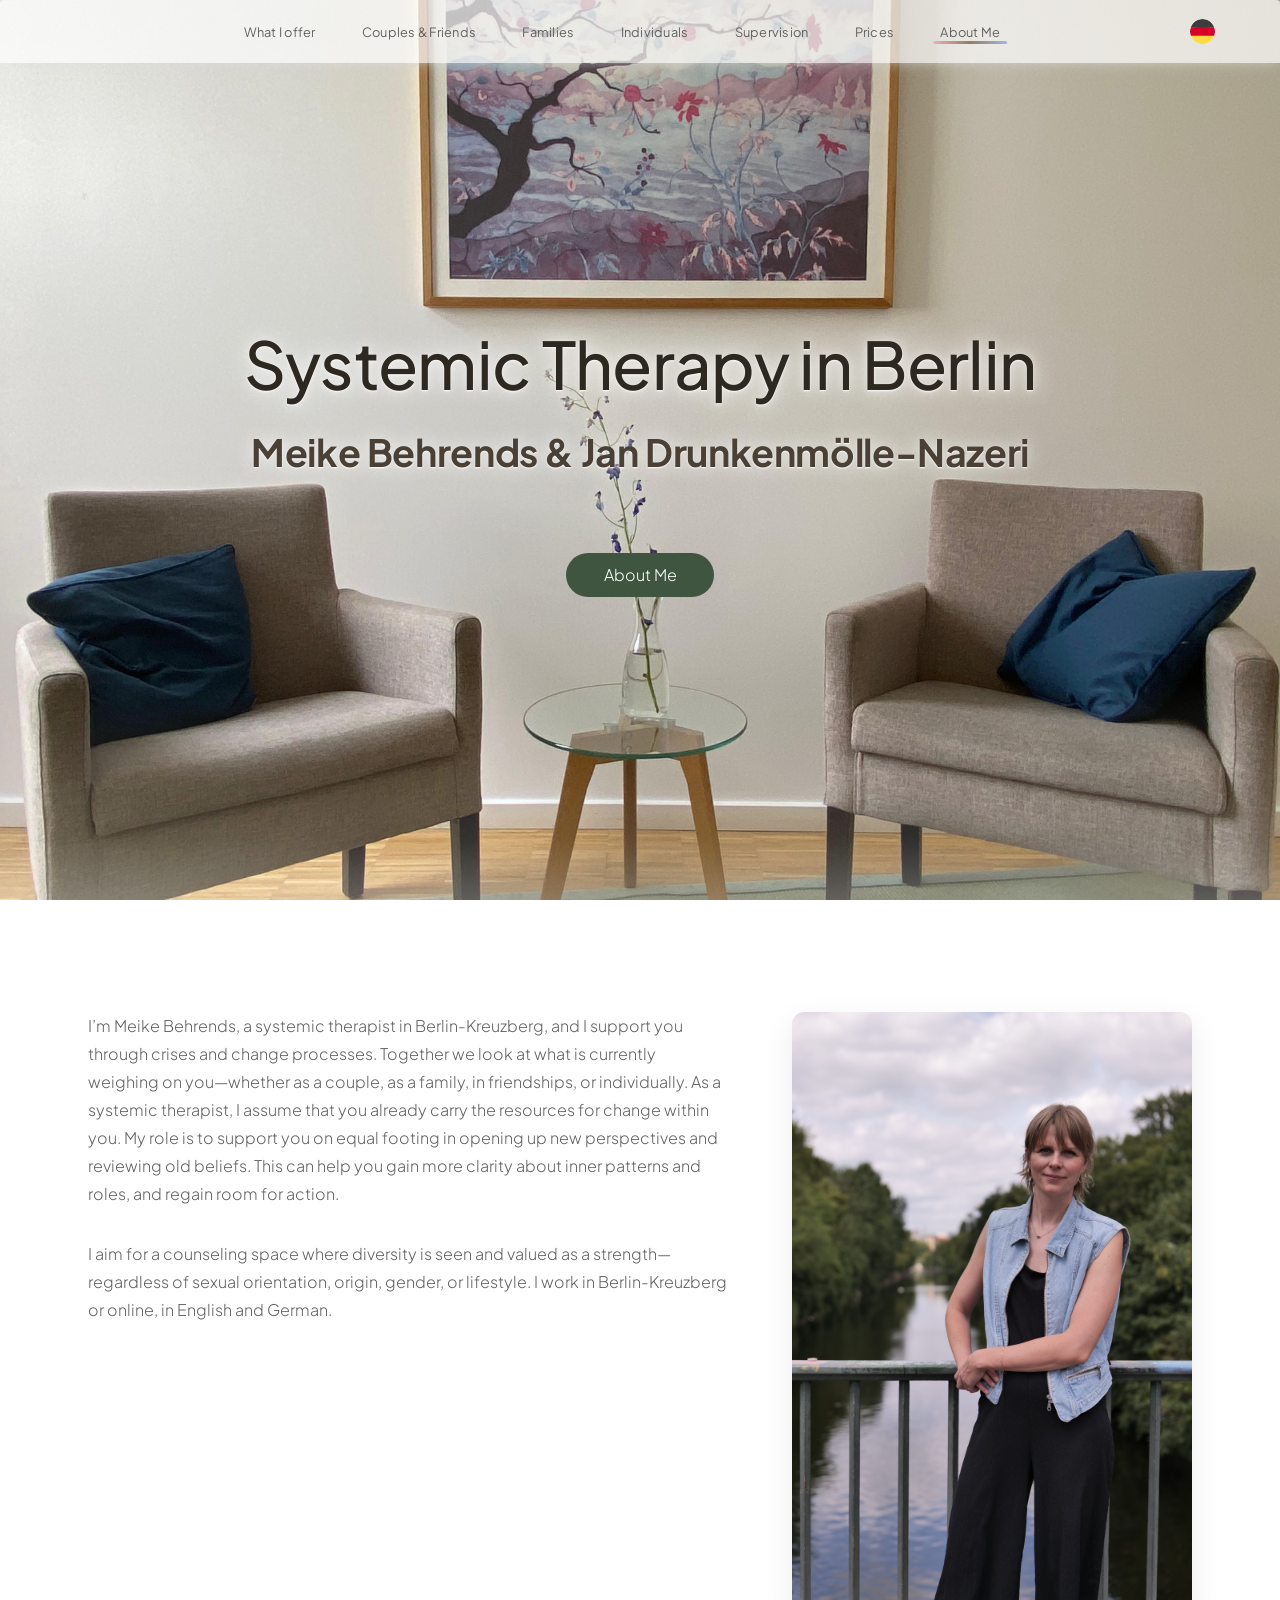
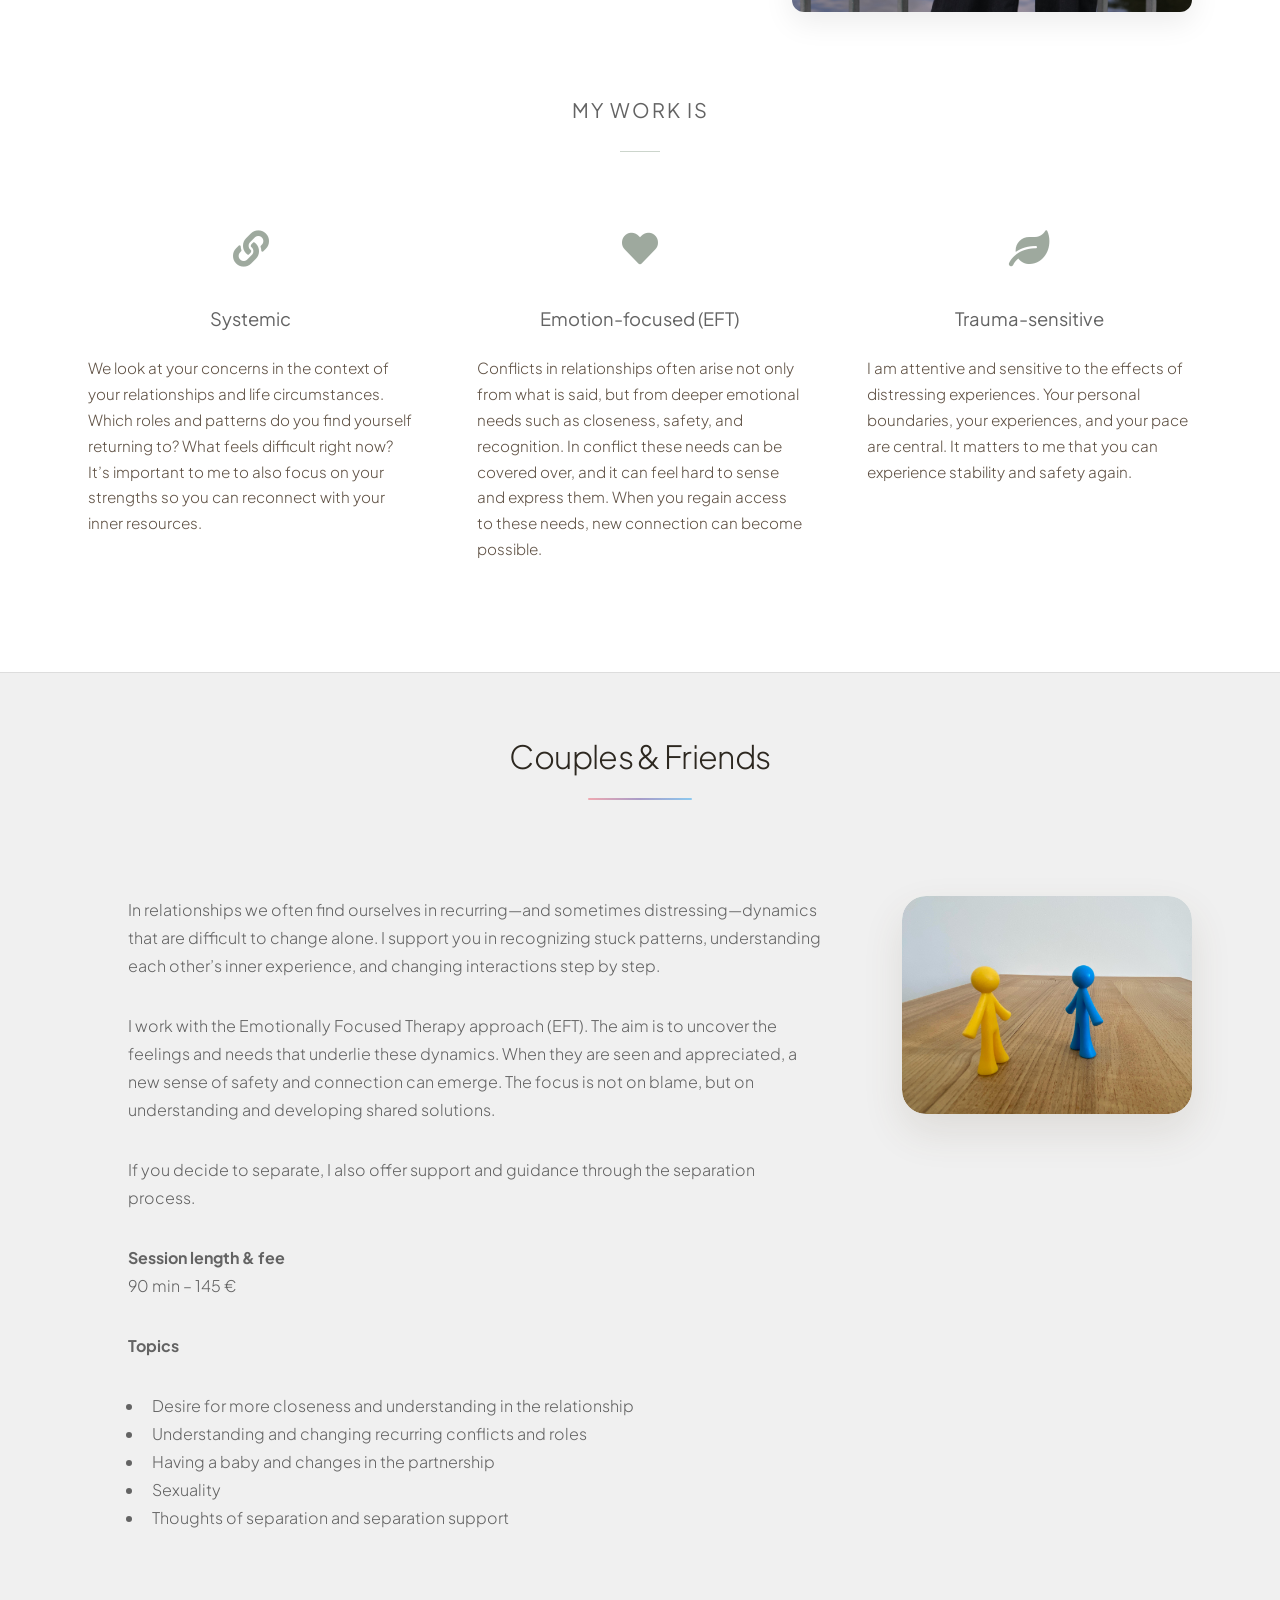
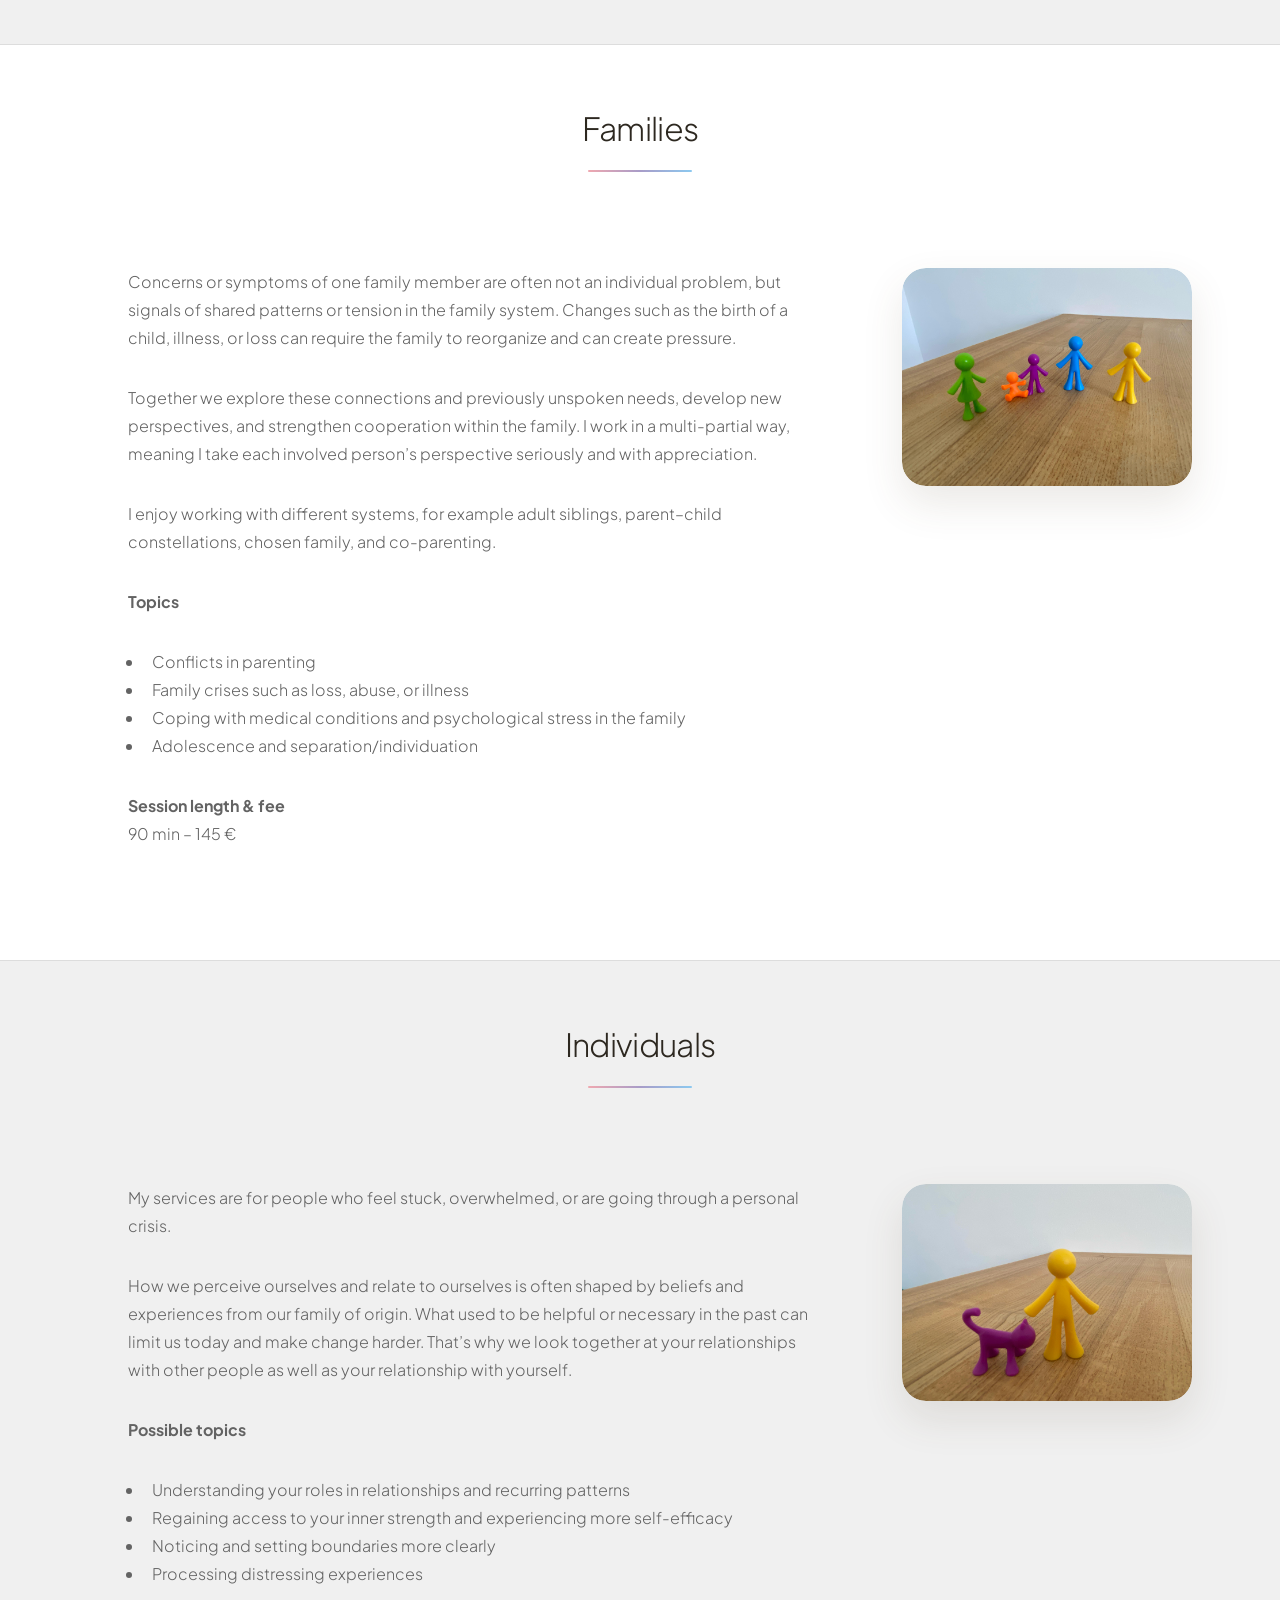
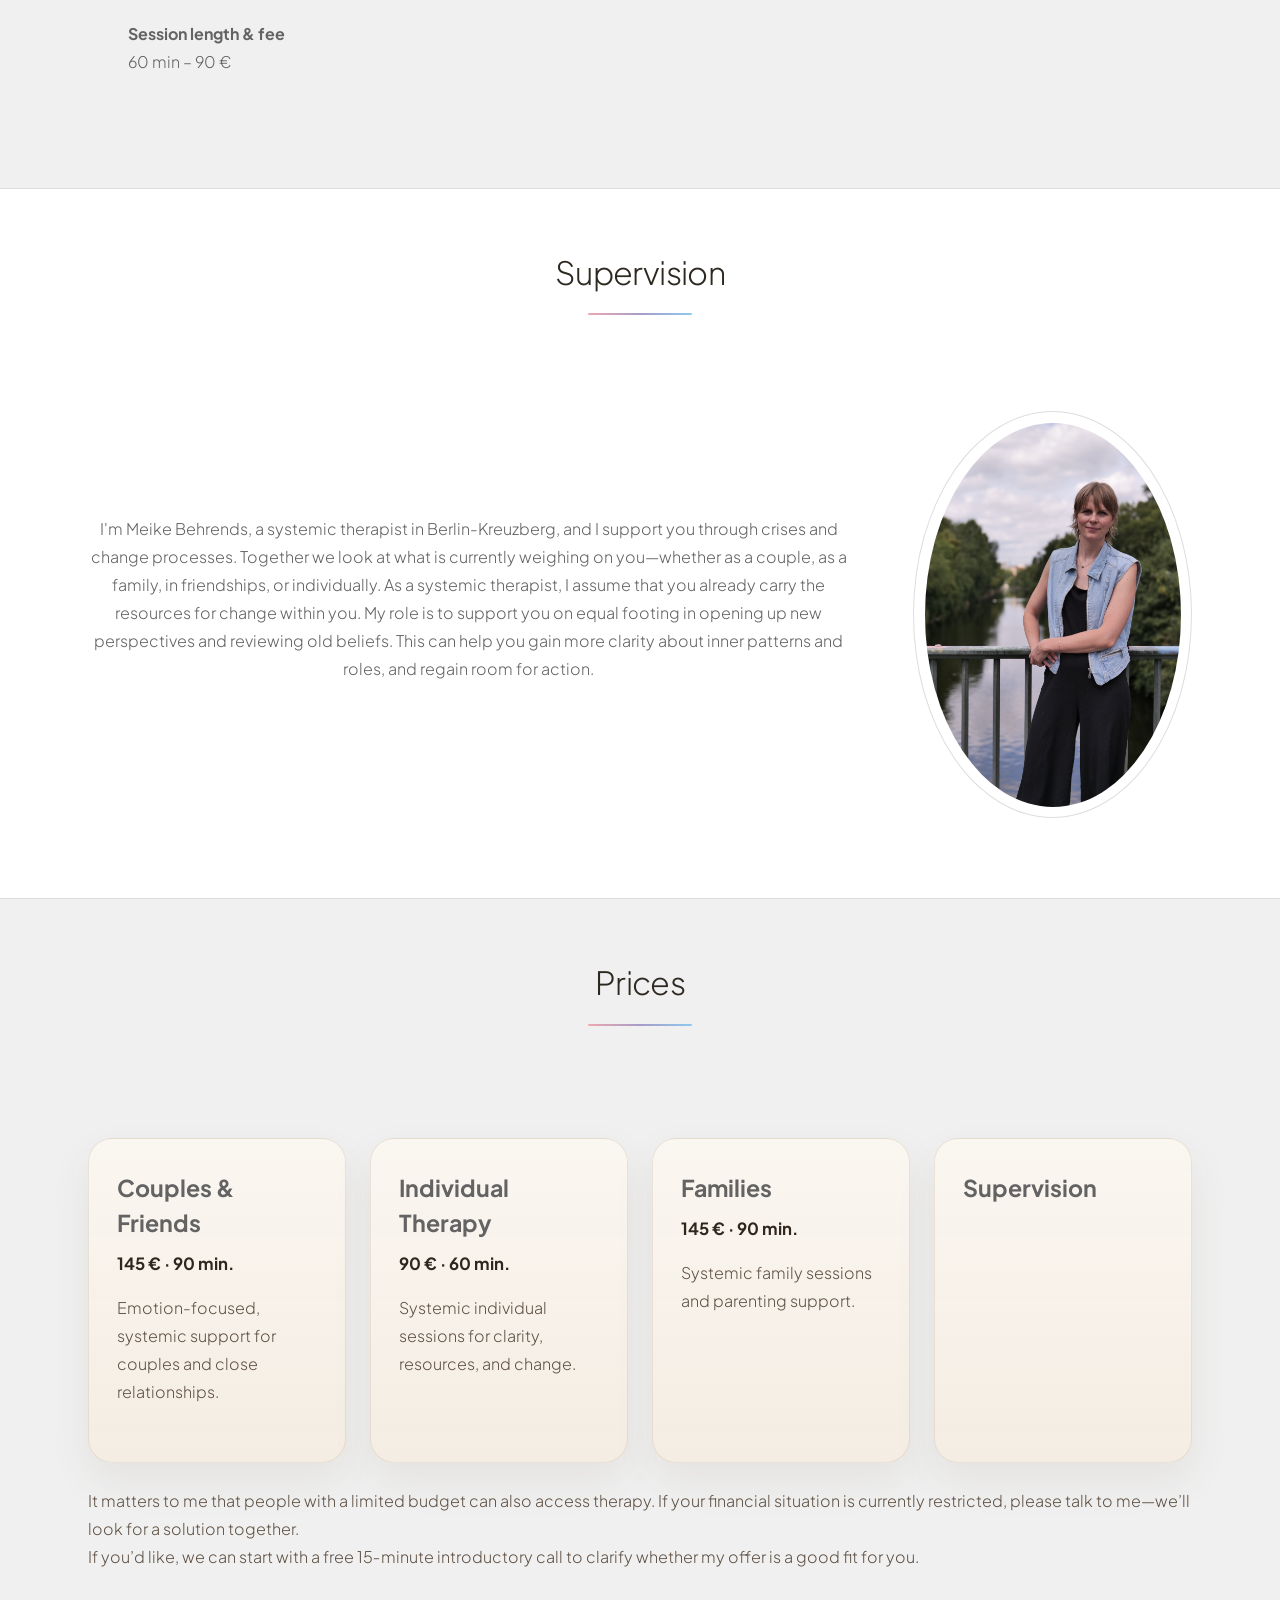
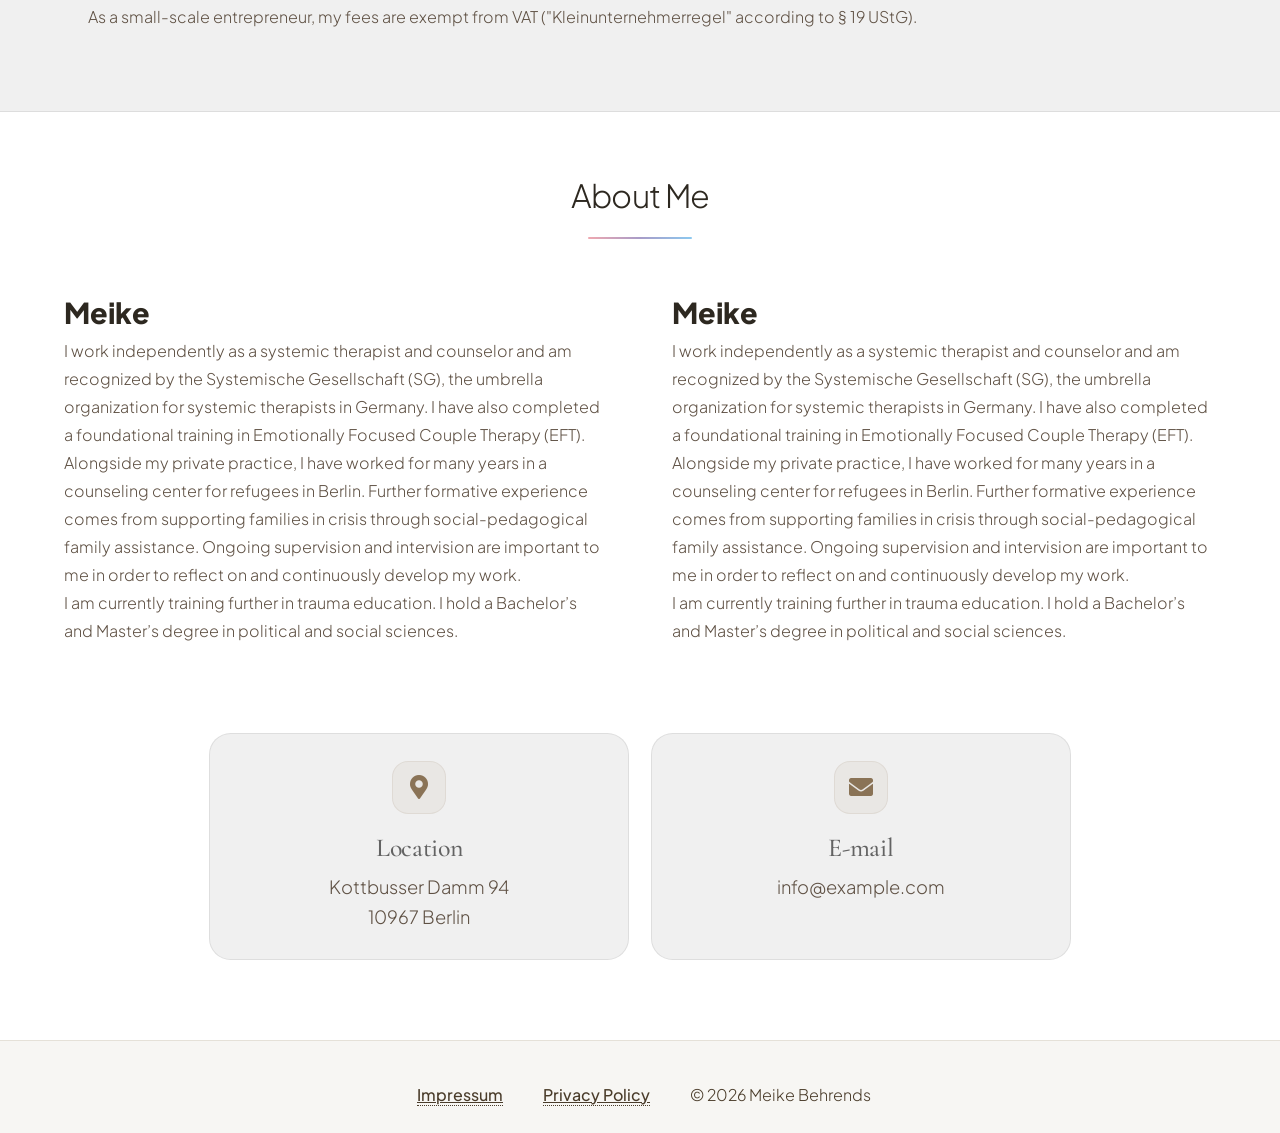
==== commit f212a4f2: "feat: Enhance styling and layout for improved user experience" ====
--- a/index.html
+++ b/index.html
@@ -71,6 +71,13 @@
       <header id="header" class="alt">
         <h1 data-i18n="header_title">Systemic Counseling and Therapy</h1>
         <p data-i18n="header_subtitle">Meike Behrends & Jan Drunkenmölle-Nazeri</p>
+        <ul class="actions special">
+          <li>
+            <a href="#intro" class="button primary scrolly" data-i18n="nav_cta"
+              >Get Started</a
+            >
+          </li>
+        </ul>
       </header>
 
       <!-- Nav -->
@@ -113,18 +120,21 @@
       <main id="main" tabindex="-1">
         <!-- Introduction -->
         <section id="intro" class="main">
-          <div class="main-content spotlight">
-            <div class="content">
-              <p class="content" data-i18n-html="intro_text">Systemic counseling and therapy in Berlin for individuals, couples, and families.</p>
-            </div>
-            <span class="image"
-              ><img
-                src="images/therapist.jpg"
-                alt="Meike Behrends"
-                width="256"
-                height="256"
-                decoding="async"
-            /></span>
+          <div class="main-content">
+            <div class="intro-spotlight">
+              <div class="content">
+                <div class="intro-bio" data-i18n-html="intro_bio"></div>
+              </div>
+              <span class="image"
+                ><img
+                  src="images/therapist.jpg"
+                  alt="Meike Behrends"
+                  width="256"
+                  height="256"
+                  decoding="async"
+              /></span>
+            </div>
+            <div class="intro-work" data-i18n-html="intro_work"></div>
           </div>
         </section>
 
--- a/assets/css/main.css
+++ b/assets/css/main.css
@@ -2072,9 +2072,15 @@
 input[type="button"].primary,
 button.primary,
 .button.primary {
-  background-color: #8cc9f0;
+  box-shadow: none;
+  background-color: #405540 !important;
   color: #ffffff !important;
-  box-shadow: none;
+  border-radius: 50px !important;
+  transition: all 0.3s ease;
+}
+
+.button.primary:hover {
+  background-color: #566f56 !important;
 }
 
 input[type="submit"].primary:hover,
--- a/assets/css/site.css
+++ b/assets/css/site.css
@@ -11,6 +11,15 @@
   background-attachment: scroll !important;
   background-size: auto !important;
   background-position: top left !important;
+  font-family:
+    "Inter",
+    "Plus Jakarta Sans",
+    system-ui,
+    -apple-system,
+    sans-serif !important;
+  font-weight: 300;
+  line-height: 1.75;
+  color: #4a4a4a;
 }
 
 /* ============================================================
@@ -28,7 +37,12 @@
   position: relative;
   isolation: isolate;
   overflow: hidden;
-  min-height: 65vh !important;
+  min-height: 100vh !important;
+  min-height: 100svh !important;
+  display: flex;
+  flex-direction: column;
+  justify-content: center;
+  align-items: center;
 }
 
 /* Photo sharp on top; light wash only in the last band */
@@ -39,8 +53,7 @@
   z-index: 0;
   pointer-events: none;
   background-color: #f4f1eb;
-  background-image:
-    linear-gradient(
+  background-image: linear-gradient(
       180deg,
       rgba(255, 255, 255, 0) 0%,
       rgba(255, 255, 255, 0) 74%,
@@ -49,12 +62,14 @@
     ),
     url("../background1.png");
   background-repeat: no-repeat, no-repeat;
-  background-size:
-    100% 100%,
-    contain;
-  background-position:
-    center,
-    center center;
+  background-size: 100% 100%, cover;
+  background-position: center, center center;
+  transition: transform 8s ease-out;
+}
+
+/* Subtle zoom on load when is-preload is removed */
+body:not(.is-preload) #header.alt::before {
+  transform: scale(1.08);
 }
 
 #header.alt > * {
@@ -147,6 +162,80 @@
   left: -9999px;
   top: auto;
   background: #fffbe8;
+  color: #333;
+  padding: 10px;
+  z-index: 9999;
+}
+
+.skip-link:focus {
+  left: 10px;
+  top: 10px;
+}
+
+/* ============================================================
+   Modern Polish — Glassmorphism & Staggered Headers
+   ============================================================ */
+
+/* Frosted glass effect for sticky nav */
+#nav.alt {
+  background-color: rgba(255, 252, 247, 0.85) !important;
+  backdrop-filter: blur(12px);
+  -webkit-backdrop-filter: blur(12px);
+  box-shadow: 0 4px 20px rgba(0, 0, 0, 0.04);
+  border-bottom: 1px solid rgba(255, 255, 255, 0.3);
+}
+
+/* Staggered load animations for Header */
+#header.alt h1 {
+  animation: fadeInDown 1.2s ease forwards;
+}
+
+#header.alt p {
+  opacity: 0;
+  animation: fadeInUp 1.2s ease 0.4s forwards;
+}
+
+#header.alt .actions {
+  opacity: 0;
+  animation: fadeInUp 1.2s ease 0.8s forwards;
+}
+
+@keyframes fadeInDown {
+  from {
+    opacity: 0;
+    transform: translateY(-20px);
+  }
+  to {
+    opacity: 1;
+    transform: translateY(0);
+  }
+}
+
+@keyframes fadeInUp {
+  from {
+    opacity: 0;
+    transform: translateY(20px);
+  }
+  to {
+    opacity: 1;
+    transform: translateY(0);
+  }
+}
+
+/* ============================================================
+   Language Switch Transition
+   ============================================================ */
+
+/* The fade class is applied to the main content during language switch */
+.lang-changing {
+  opacity: 0;
+  transition: opacity 0.4s ease-in-out;
+}
+
+#main, #header {
+  transition: opacity 0.4s ease-in-out;
+}
+
   color: #4a3c2a;
   padding: 0.5em 1em;
   border-radius: 4px;
@@ -199,10 +288,106 @@
   margin: 0 0 1rem 0;
 }
 
+#intro .intro-spotlight {
+  display: flex;
+  align-items: flex-start;
+  gap: 4rem;
+  margin-bottom: 4rem;
+}
+
+#intro .intro-spotlight .content {
+  flex: 1.2;
+}
+
+#intro .intro-spotlight .image {
+  flex: 0.8;
+  max-width: 400px;
+}
+
+#intro .intro-spotlight .image img {
+  width: 100%;
+  height: auto;
+  border-radius: 12px;
+  box-shadow: 0 10px 30px rgba(0, 0, 0, 0.08);
+}
+
+#intro .intro-work {
+  width: 100%;
+}
+
 /* Extra breathing room before "My work is / Meine Arbeit ist" */
-#intro .spotlight .content p.intro-section-title {
-  margin-top: 3rem;
-  margin-bottom: 0.35rem;
+#intro .intro-work p.intro-section-title {
+  margin-top: 5rem;
+  margin-bottom: 2.5rem;
+  text-align: center;
+  font-size: 1.25rem;
+  font-weight: 400;
+  text-transform: uppercase;
+  letter-spacing: 0.1em;
+  color: #8e9b8e; /* Sage green accent */
+  position: relative;
+}
+
+#intro .intro-work p.intro-section-title::after {
+  content: "";
+  display: block;
+  width: 40px;
+  height: 1px;
+  background: #ccd5cc;
+  margin: 1.5rem auto 0;
+}
+
+.work-pillars {
+  display: grid;
+  grid-template-columns: repeat(3, 1fr);
+  gap: 4rem;
+  margin-top: 4rem;
+  align-items: start;
+}
+
+.pillar {
+  text-align: center;
+}
+
+.pillar-icon {
+  font-size: 2.25rem;
+  color: #8e9b8e;
+  margin-bottom: 1.5rem;
+  opacity: 0.85;
+}
+
+.pillar strong {
+  display: block;
+  font-size: 1.15rem;
+  margin-bottom: 1.25rem;
+  color: #2d2820;
+}
+
+.pillar p {
+  font-size: 0.95rem;
+  line-height: 1.7;
+  color: #5f5144;
+  text-align: left;
+}
+
+@media screen and (max-width: 980px) {
+  #intro .intro-work {
+    text-align: center;
+  }
+  .work-pillars {
+    grid-template-columns: 1fr;
+    gap: 3.5rem;
+  }
+  .pillar p {
+    text-align: center;
+  }
+}
+
+@media screen and (max-width: 980px) {
+  #intro .intro-spotlight {
+    flex-direction: column-reverse;
+    gap: 2rem;
+  }
 }
 
 /* Make the "headings" inside the intro block match section titles */
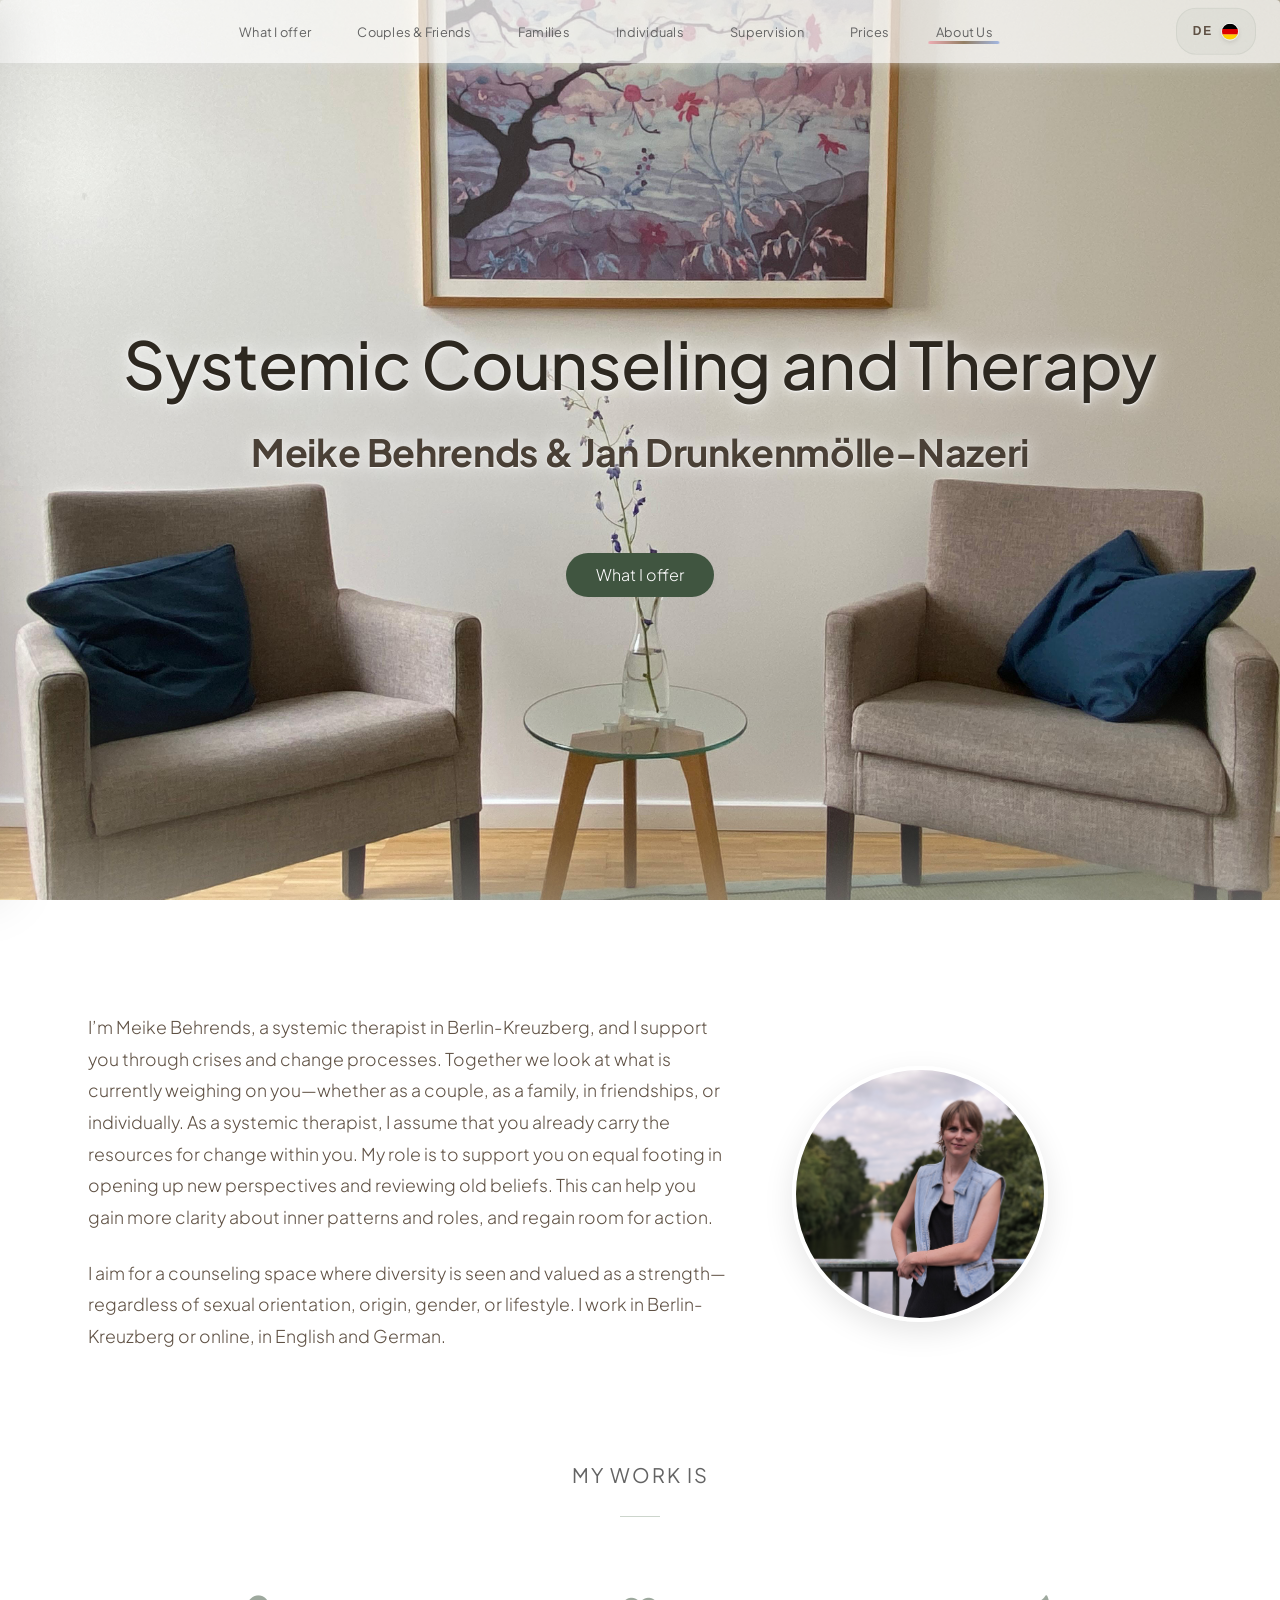
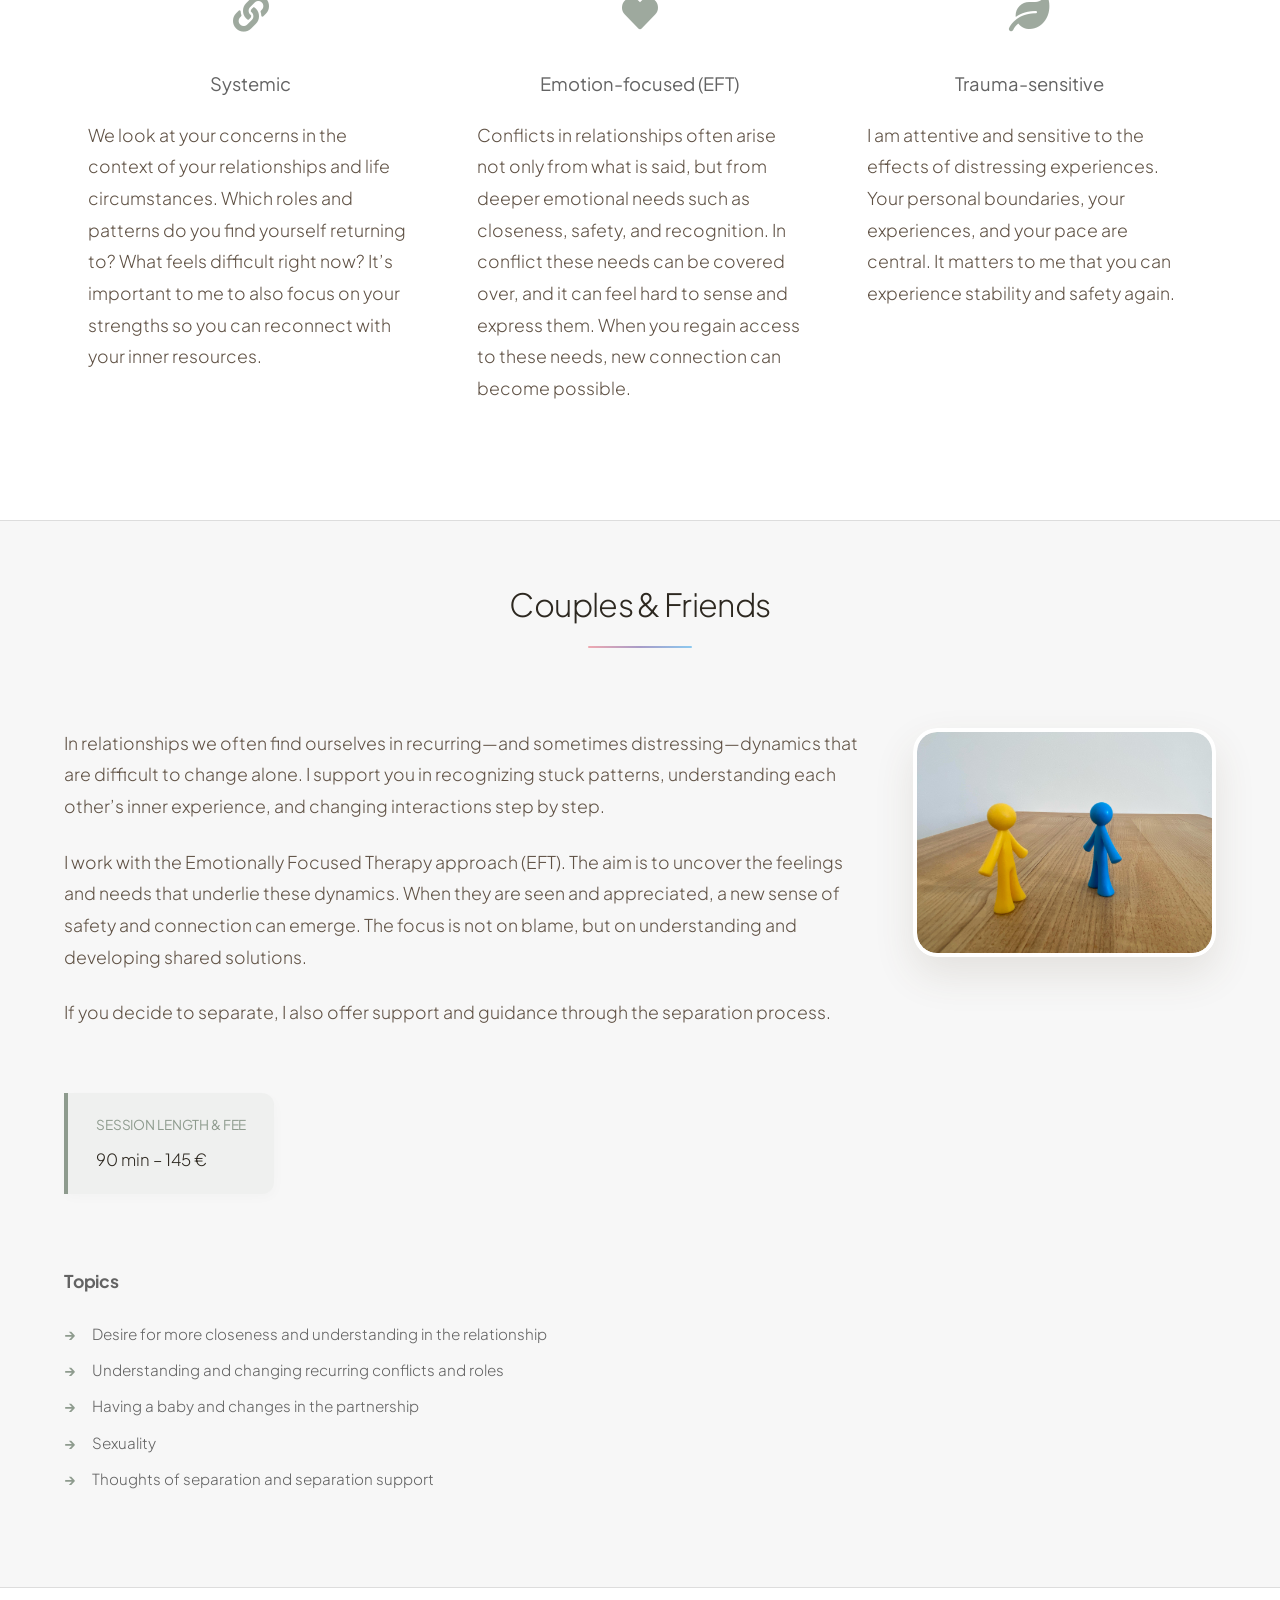
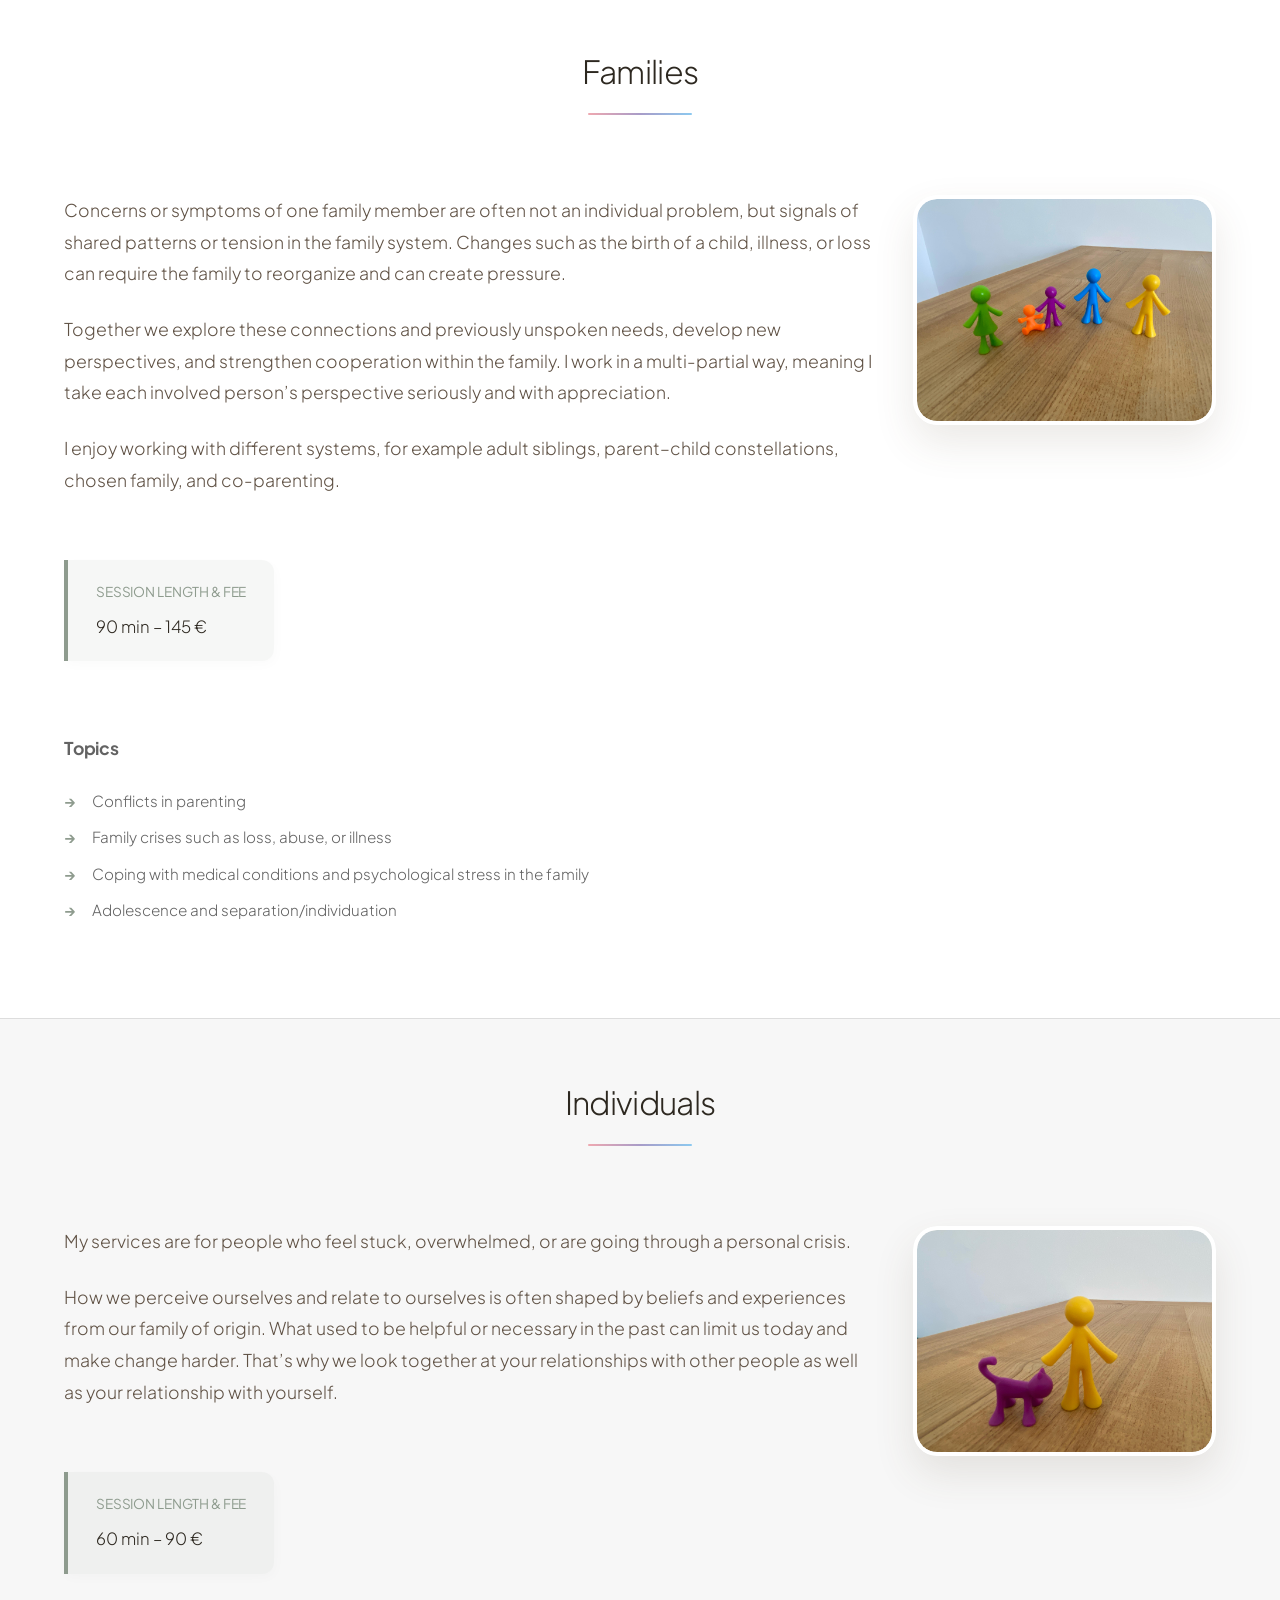
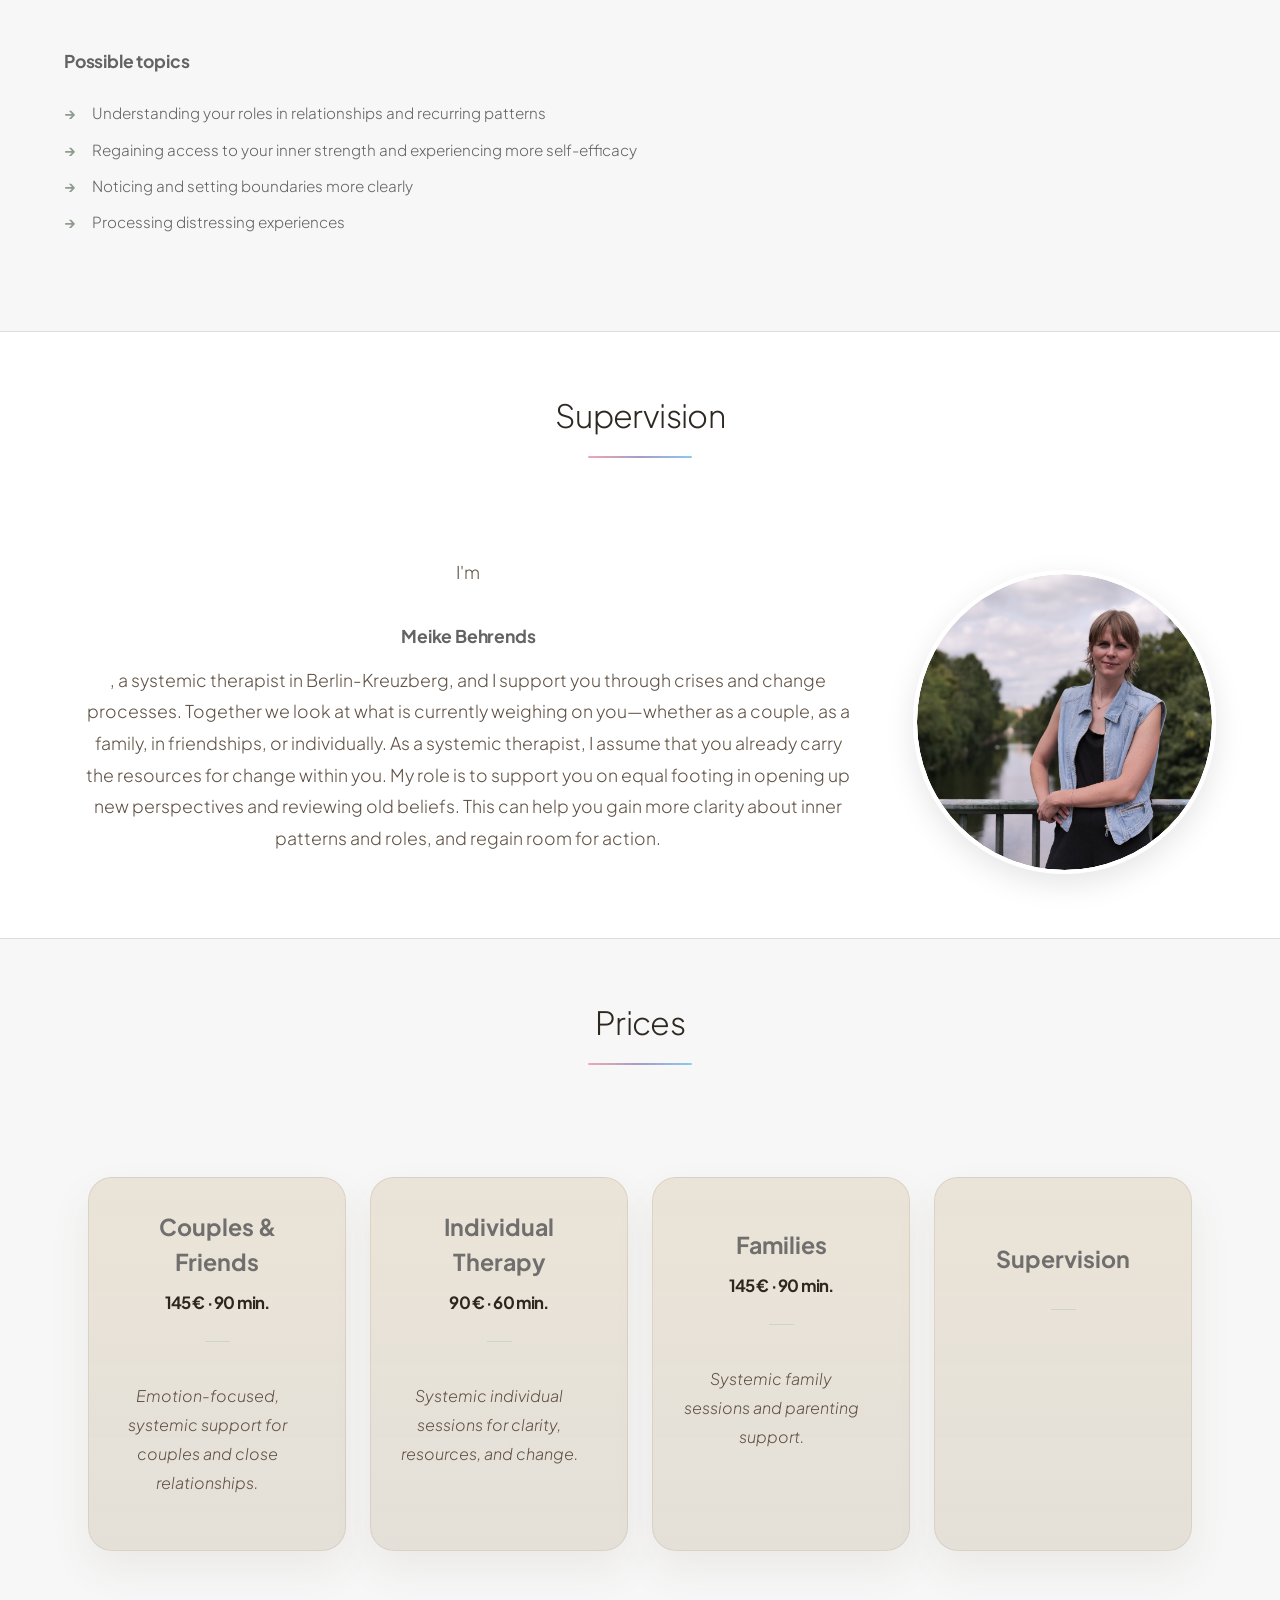
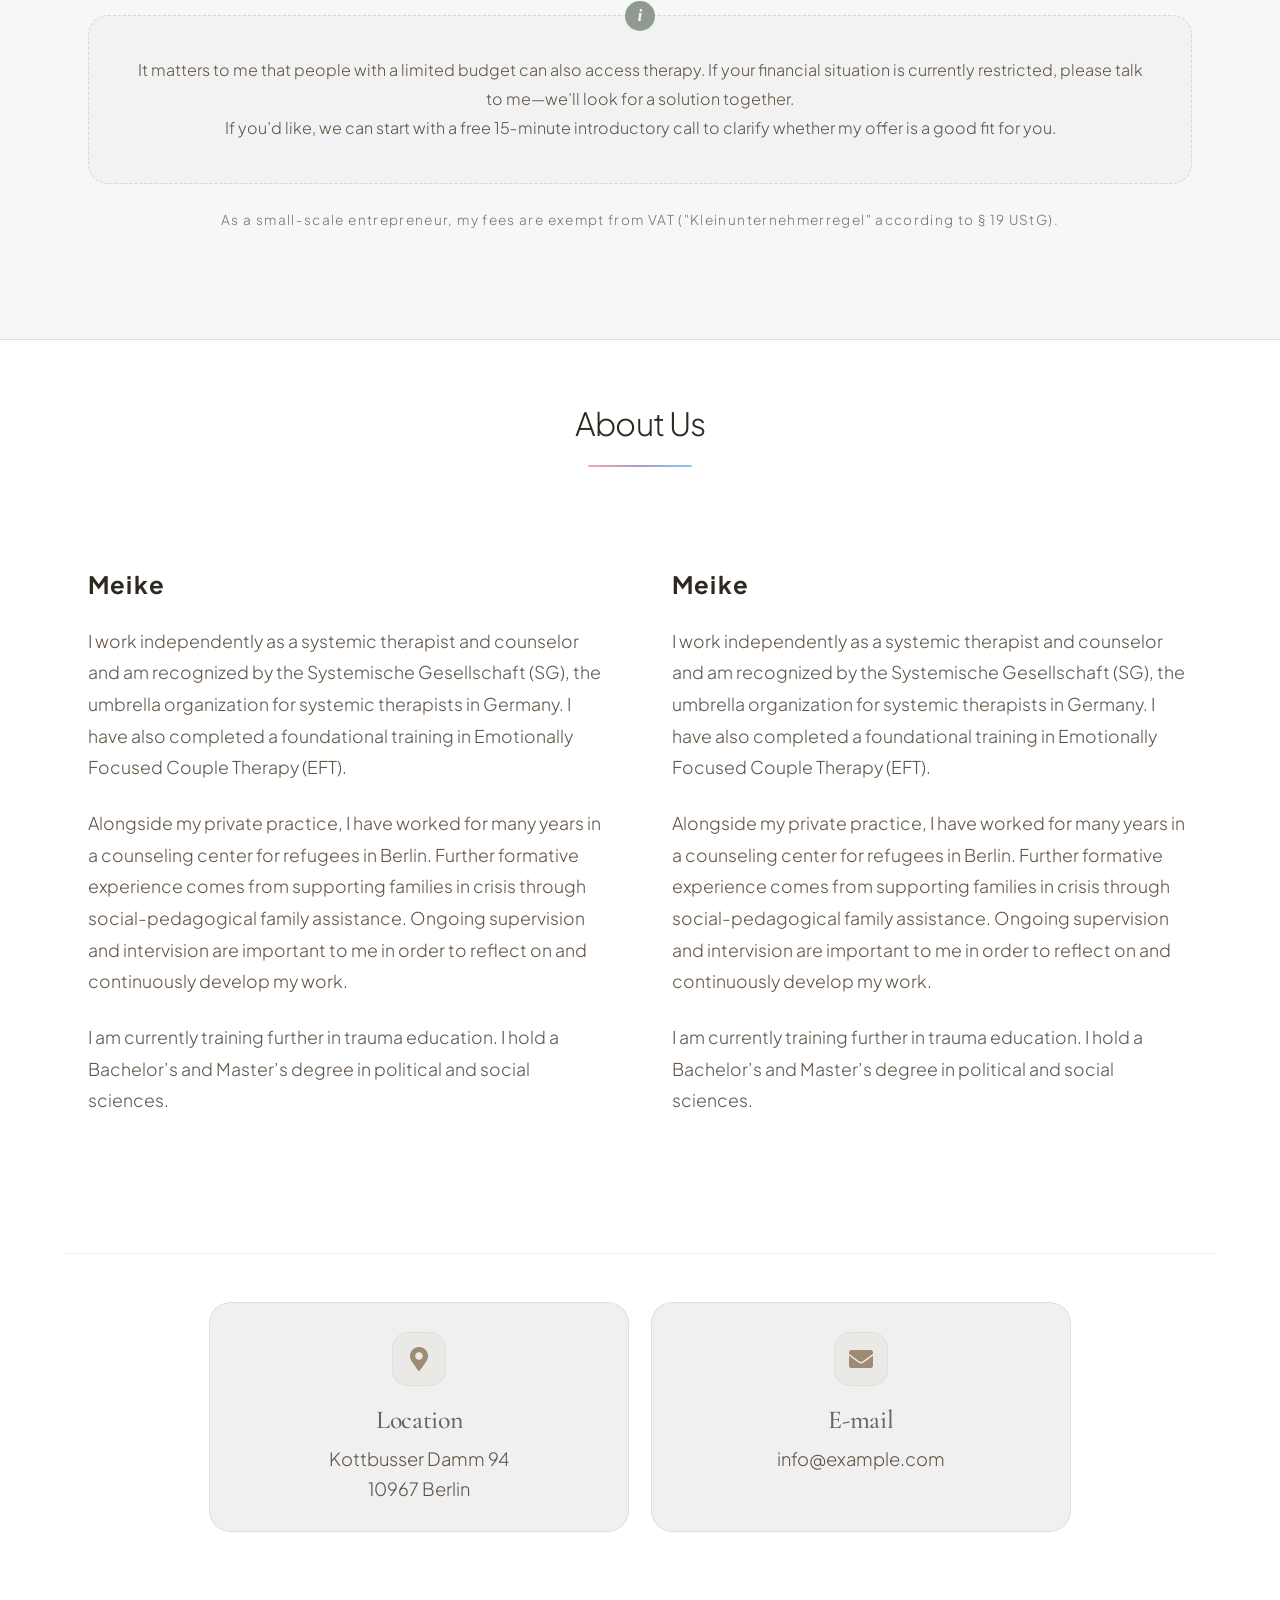
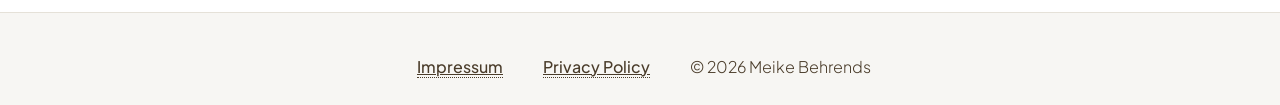
==== commit 98027571: "feat: style improvements - Improved the price section. - Fixed images. - Aligned the font sizes. - I" ====
--- a/index.html
+++ b/index.html
@@ -73,8 +73,8 @@
         <p data-i18n="header_subtitle">Meike Behrends & Jan Drunkenmölle-Nazeri</p>
         <ul class="actions special">
           <li>
-            <a href="#intro" class="button primary scrolly" data-i18n="nav_cta"
-              >Get Started</a
+            <a href="#intro" class="button primary scrolly" data-i18n="nav_intro"
+              >About Us</a
             >
           </li>
         </ul>
@@ -85,31 +85,26 @@
         <ul>
           <li>
             <a href="#intro" class="active" data-i18n="nav_intro"
-              >Introduction</a
+              >What I offer</a
             >
           </li>
-          <li><a href="#first" data-i18n="nav_first">Pairs</a></li>
+          <li><a href="#first" data-i18n="nav_first">Couples & Friends</a></li>
           <li><a href="#second" data-i18n="nav_second">Families</a></li>
           <li>
             <a href="#individual" data-i18n="nav_individual">Individuals</a>
           </li>
           <li><a href="#supervision" data-i18n="nav_supervision">Supervision</a></li>
           <li><a href="#prices" data-i18n="nav_prices">Prices</a></li>
-          <li><a href="#cta" data-i18n="nav_cta">Get Started</a></li>
+          <li><a href="#cta" data-i18n="nav_cta">About Us</a></li>
           <li class="nav-lang">
             <div class="lang-switcher" role="presentation">
               <button
                 type="button"
                 class="lang-switcher__btn"
-                id="lang-switch-btn"
                 onclick="toggleLanguage()"
-                title="Switch language"
               >
-                <span
-                  class="lang-switcher__icon"
-                  id="lang-switch-flag"
-                  aria-hidden="true"
-                ></span>
+                <span class="lang-switcher__label">EN</span>
+                <span class="lang-switcher__icon" aria-hidden="true"></span>
               </button>
             </div>
           </li>
@@ -141,11 +136,11 @@
         <!-- First Section -->
         <section id="first" class="main special">
           <header class="major">
-            <h2 data-i18n="first_title">Therapy Services</h2>
-          </header>
-          <div class="main-content  service-split">
-            <p class="content" data-i18n-html="feature1_text">Support for your personal growth and well-being.</p>
-            <article class="service-card">
+            <h2 data-i18n="first_title">Couples & Friends</h2>
+          </header>
+          <div class="main-content service-split">
+            <div class="content" data-i18n-html="feature1_text"></div>
+            <div class="service-card">
               <div class="service-card__photo">
                 <img
                   src="images/couple.jpeg"
@@ -156,18 +151,18 @@
                   decoding="async"
                 />
               </div>
-            </article>
+            </div>
           </div>
         </section>
 
         <!-- Second Section -->
         <section id="second" class="main special">
           <header class="major">
-            <h2 data-i18n="second_title">About Systemic Therapy</h2>
+            <h2 data-i18n="second_title">Families</h2>
           </header>
           <div class="main-content service-split">
-            <p class="content" data-i18n-html="second_intro">Systemic therapy considers the individual in relation to their social systems.</p>
-            <article class="service-card">
+            <div class="content" data-i18n-html="second_intro"></div>
+            <div class="service-card">
               <div class="service-card__photo">
                 <img
                   src="images/family.jpeg"
@@ -178,7 +173,7 @@
                   decoding="async"
                 />
               </div>
-            </article>
+            </div>
           </div>
         </section>
 
@@ -188,8 +183,8 @@
             <h2 data-i18n="individual_title">Individuals</h2>
           </header>
           <div class="main-content service-split">
-            <p class="content" data-i18n-html="individual_text">Therapy for individuals seeking personal development or support through challenges.</p>
-            <article class="service-card">
+            <div class="content" data-i18n-html="individual_text"></div>
+            <div class="service-card">
               <div class="service-card__photo">
                 <img
                   src="images/individuals.jpeg"
@@ -200,7 +195,7 @@
                   decoding="async"
                 />
               </div>
-            </article>
+            </div>
           </div>
         </section>
 
@@ -209,18 +204,20 @@
           <header class="major">
             <h2 data-i18n="supervision_title">Supervision</h2>
           </header>
-          <div class="main-content spotlight">
-            <div class="content">
-              <div data-i18n-html="supervision_text"></div>
-            </div>
-            <span class="image"
-              ><img
-                src="images/therapist.jpg"
-                alt="Meike Behrends"
-                width="256"
-                height="256"
-                decoding="async"
-            /></span>
+          <div class="main-content service-split">
+            <div class="content" data-i18n-html="supervision_text"></div>
+            <div class="service-card">
+              <div class="service-card__photo">
+                <img
+                  src="images/therapist.jpg"
+                  alt="Meike Behrends"
+                  width="900"
+                  height="600"
+                  loading="lazy"
+                  decoding="async"
+                />
+              </div>
+            </div>
           </div>
         </section>
 
@@ -256,25 +253,24 @@
               </article>
             </div>
 
-            <div class="price-note" data-i18n-html="price_note_access"></div>
-            <p class="price-note" data-i18n="price_note_vat">All prices include VAT.</p>
+            <div class="price-note-container">
+              <div class="price-note" data-i18n-html="price_note_access"></div>
+              <p class="price-note-vat" data-i18n="price_note_vat">All prices include VAT.</p>
+            </div>
           </div>
         </section>
 
         <!-- Get Started -->
         <section id="cta" class="main special">
           <header class="major">
-            <h2 data-i18n="cta_title">Contact Me</h2>
-          </header>
-          <div class="cta-columns">
-            <div class="cta-col">
-              <div class="contact-intro" data-i18n-html="cta_text">
-                I would be happy to hear from you. You can reach me by phone, email,
-                or at my practice in Berlin.
-              </div>
-            </div>
-            <div class="cta-col">
-              <div class="contact-intro" data-i18n-html="cta_text"></div>
+            <h2 data-i18n="cta_title">About Us</h2>
+          </header>
+          <div class="about-me-grid main-content">
+            <div class="about-me-col">
+              <div class="about-me-text" data-i18n-html="cta_text"></div>
+            </div>
+            <div class="about-me-col">
+              <div class="about-me-text" data-i18n-html="cta_text"></div>
             </div>
           </div>
           <div class="contact-grid main-content">
@@ -285,7 +281,7 @@
               <div class="contact-card__body">
                 <h3 data-i18n="contact_location_title">Location</h3>
                 <p data-i18n-html="contact_location_text">
-                  Skalitzer Straße 100<br />10997 Berlin
+                  Kottbusser Damm 94<br />10967 Berlin
                 </p>
               </div>
             </article>
--- a/assets/css/main.css
+++ b/assets/css/main.css
@@ -3732,7 +3732,7 @@
 }
 
 #main > .main:nth-child(even) {
-  background-color: rgba(240, 240, 240, 0.96);
+  background-color: rgba(240, 240, 240, 0.5);
 }
 
 #main > .main:first-child {
--- a/assets/css/site.css
+++ b/assets/css/site.css
@@ -53,7 +53,8 @@
   z-index: 0;
   pointer-events: none;
   background-color: #f4f1eb;
-  background-image: linear-gradient(
+  background-image:
+    linear-gradient(
       180deg,
       rgba(255, 255, 255, 0) 0%,
       rgba(255, 255, 255, 0) 74%,
@@ -62,8 +63,12 @@
     ),
     url("../background1.png");
   background-repeat: no-repeat, no-repeat;
-  background-size: 100% 100%, cover;
-  background-position: center, center center;
+  background-size:
+    100% 100%,
+    cover;
+  background-position:
+    center,
+    center center;
   transition: transform 8s ease-out;
 }
 
@@ -81,81 +86,215 @@
    Navigation — language switcher
    ============================================================ */
 .lang-switcher {
-  position: static;
-  display: inline-block;
-  margin: 0;
-  padding: 0;
+  display: flex;
+  align-items: center;
+  background: rgba(142, 155, 142, 0.08);
+  padding: 0 4px;
+  border-radius: 20px;
+  border: 1px solid rgba(142, 155, 142, 0.15);
+  transition: all 0.3s ease;
+  cursor: pointer;
+}
+
+.lang-switcher:hover {
+  background: rgba(142, 155, 142, 0.12);
+  border-color: rgba(142, 155, 142, 0.3);
+}
+
+.lang-switcher__btn {
+  min-width: auto;
+  display: flex !important;
+  align-items: center;
+  gap: 8px;
+  background: transparent !important;
+  border: 0 !important;
+  box-shadow: none !important;
+  padding: 4px 12px !important;
+  height: auto !important;
+  width: auto !important;
+  cursor: pointer;
+  border-radius: 16px !important;
+  transition: all 0.4s cubic-bezier(0.165, 0.84, 0.44, 1) !important;
+}
+
+.lang-switcher__label {
+  font-size: 0.75rem;
+  font-weight: 700;
+  text-transform: uppercase;
+  letter-spacing: 0.15em;
+  color: #5f5144;
+}
+
+.lang-switcher__icon {
+  display: block;
   line-height: 0;
-  vertical-align: middle;
-}
-
-/* Pin language control to far right of bar; nav links stay centred */
-@media screen and (min-width: 737px) {
+  width: 18px;
+  height: 18px;
+  border-radius: 50%;
+  overflow: hidden;
+  box-shadow: 0 2px 4px rgba(0, 0, 0, 0.1);
+  border: 1px solid rgba(255, 255, 255, 0.5);
+}
+
+.lang-switcher svg {
+  width: 100%;
+  height: 100%;
+  display: block;
+}
+
+/* ============================================================
+   Navigation & Mobile Menu
+   ============================================================ */
+
+/* The Burger Button / Title Bar (Mobile Only) */
+#titleBar {
+  display: none;
+}
+
+@media screen and (max-width: 980px) {
+  #titleBar {
+    display: block;
+    position: fixed;
+    top: 0;
+    left: 0;
+    width: 100%;
+    height: 3.5rem;
+    line-height: 3.5rem;
+    background: #fcfbf9;
+    background: rgba(252, 250, 249, 0.98);
+    backdrop-filter: blur(12px);
+    z-index: 10000;
+    border-bottom: 1px solid rgba(142, 155, 142, 0.1);
+  }
+
+  /* Hamburger Toggle */
+  #titleBar .toggle {
+    position: absolute;
+    top: 0;
+    left: 0;
+    width: 4rem;
+    height: 100%;
+    text-decoration: none;
+    border: 0;
+    cursor: pointer;
+  }
+
+  #titleBar .toggle::before {
+    content: "\f0c9";
+    font-family: "Font Awesome 5 Free";
+    font-weight: 900;
+    font-size: 1.25rem;
+    color: #5f5144;
+    display: block;
+    text-align: center;
+  }
+
+  /* Mobile Title */
+  #titleBar .title {
+    display: block;
+    text-align: center;
+    font-weight: 700;
+    font-size: 0.75rem;
+    letter-spacing: 0.15em;
+    text-transform: uppercase;
+    color: #2d2820;
+    padding-left: 2rem; /* offset the hamburger */
+  }
+
+  /* Completely hide the desktop nav bar on tablets/mobile */
   #nav {
-    padding-right: 3.25rem;
+    display: none !important;
+  }
+}
+
+/* Side Panel (The Menu) */
+#navPanel {
+  position: fixed;
+  top: 0;
+  left: 0;
+  width: 18rem;
+  max-width: 80%;
+  height: 100%;
+  z-index: 10001;
+  background: #fcfbf9;
+  padding: 4rem 2rem;
+  box-shadow: 10px 0 50px rgba(0, 0, 0, 0.1);
+  transform: translateX(-100%);
+  transition: transform 0.4s cubic-bezier(0.165, 0.84, 0.44, 1);
+  overflow-y: auto;
+}
+
+body.navPanel-visible #navPanel {
+  transform: translateX(0);
+}
+
+/* Panel Menu Links */
+#navPanel .link {
+  display: block;
+  padding: 1.25rem 0;
+  text-decoration: none;
+  font-size: 0.85rem;
+  font-weight: 500;
+  letter-spacing: 0.1em;
+  text-transform: uppercase;
+  color: #5f5144;
+  border-bottom: 1px solid rgba(142, 155, 142, 0.08);
+  transition: all 0.3s ease;
+}
+
+#navPanel .link:hover,
+#navPanel .link.active {
+  color: #8e9b8e;
+  padding-left: 0.5rem;
+}
+
+/* Mobile Language Switcher (inside panel) */
+#navPanel .nav-lang {
+  padding-top: 2rem;
+}
+
+#navPanel .lang-switcher {
+  justify-content: flex-start;
+  width: fit-content;
+}
+
+/* Overlay Shadow */
+body::after {
+  content: "";
+  display: block;
+  position: fixed;
+  inset: 0;
+  z-index: 10000;
+  background: rgba(45, 40, 32, 0.4);
+  backdrop-filter: blur(2px);
+  opacity: 0;
+  pointer-events: none;
+  transition: opacity 0.4s ease;
+}
+
+body.navPanel-visible::after {
+  opacity: 1;
+  pointer-events: auto;
+}
+
+/* Desktop Pinning (Keep for Wide Screens) */
+@media screen and (min-width: 981px) {
+  #nav {
+    padding-right: 4rem;
   }
 
   #nav.alt {
-    padding-right: 3.25rem !important;
+    padding-right: 4rem !important;
   }
 
   #nav ul li.nav-lang {
     position: absolute;
-    right: 1em;
+    right: 1.5rem;
     top: 50%;
     transform: translateY(-50%);
     margin: 0 !important;
-    vertical-align: middle;
-  }
-}
-
-.lang-switcher__btn {
-  display: flex;
-  align-items: center;
-  justify-content: center;
-  width: 2.5rem;
-  height: 2.5rem;
-  margin: 0;
-  padding: 0;
-  border: 0;
-  box-shadow: none;
-  background: transparent;
-  cursor: pointer;
-  transition:
-    opacity 0.2s ease,
-    transform 0.2s ease;
-}
-
-.lang-switcher__btn:hover {
-  opacity: 0.88;
-}
-
-.lang-switcher__btn:active {
-  transform: scale(0.96);
-}
-
-.lang-switcher__btn:focus-visible {
-  outline: 2px solid #8a7356;
-  outline-offset: 3px;
-}
-
-.lang-switcher__icon {
-  display: block;
-  line-height: 0;
-}
-
-.lang-switcher svg {
-  width: 25px;
-  height: 25px;
-  display: block;
-  overflow: hidden;
-  border-radius: 50%;
-}
-
-/* Mobile nav:
-   Let Stellar's default mobile nav/panel handle layout.
-   (We only keep desktop positioning rules for the language switcher.) */
-
+  }
+}
 
 .skip-link {
   position: absolute;
@@ -232,20 +371,11 @@
   transition: opacity 0.4s ease-in-out;
 }
 
-#main, #header {
+#main,
+#header {
   transition: opacity 0.4s ease-in-out;
 }
 
-  color: #4a3c2a;
-  padding: 0.5em 1em;
-  border-radius: 4px;
-  font-weight: 600;
-  box-shadow: 0 2px 8px rgba(0, 0, 0, 0.08);
-  transition:
-    left 0.2s,
-    top 0.2s;
-  outline: none;
-}
 .skip-link:focus {
   left: 1rem;
   top: 1rem;
@@ -280,12 +410,21 @@
 }
 
 /* Intro paragraphs: match body typography used elsewhere */
-#intro .spotlight .content p {
-  font-family: inherit;
-  font-size: inherit;
-  line-height: inherit;
+#intro .intro-spotlight .content p {
+  font-family: "Inter", "Plus Jakarta Sans", sans-serif;
+  font-size: 1.1rem;
+  font-weight: 300;
+  line-height: 1.8;
   color: #5f5144;
-  margin: 0 0 1rem 0;
+  margin: 0 0 1.5rem 0;
+}
+
+#intro .intro-bio p {
+  font-family: "Inter", "Plus Jakarta Sans", sans-serif;
+  font-size: 1.1rem;
+  font-weight: 300;
+  line-height: 1.8;
+  color: #5f5144;
 }
 
 #intro .intro-spotlight {
@@ -364,8 +503,10 @@
 }
 
 .pillar p {
-  font-size: 0.95rem;
-  line-height: 1.7;
+  font-family: "Inter", "Plus Jakarta Sans", sans-serif;
+  font-size: 1.1rem;
+  font-weight: 300;
+  line-height: 1.8;
   color: #5f5144;
   text-align: left;
 }
@@ -391,18 +532,18 @@
 }
 
 /* Make the "headings" inside the intro block match section titles */
-#intro .spotlight .content p > strong {
+#intro .intro-spotlight .content p > strong {
   display: inline;
   margin: 0;
   font-family: inherit;
   font-weight: 700;
-  font-size: 1.05em;
+  font-size: inherit; /* Reset from 1.05em */
   line-height: inherit;
   letter-spacing: 0;
   color: #2d2820 !important;
 }
 
-#intro .spotlight .content p > strong::after {
+#intro .intro-spotlight .content p > strong::after {
   display: none;
 }
 
@@ -460,6 +601,7 @@
 
 /* Section titles */
 #main header.major h2 {
+  font-family: inherit;
   font-weight: 300;
   font-feature-settings:
     "kern" 1,
@@ -496,6 +638,377 @@
   }
 }
 
+/* ============================================================
+   Service Sections Polish
+   ============================================================ */
+
+/* Section background variations */
+#second {
+  background-color: #faf9f6; /* Very subtle warm gray/cream */
+}
+
+.service-split {
+  display: flex;
+  align-items: center;
+  gap: 5rem;
+  text-align: left;
+  margin-top: 3rem;
+  padding: 2rem 0;
+}
+
+.service-split .content {
+  flex: 1.2;
+}
+
+.service-split .service-card {
+  flex: 0.8;
+}
+
+/* Alternating layout for variety */
+#second .service-split {
+  flex-direction: row-reverse;
+}
+
+/* Content styling inside service sections */
+.service-split .content p {
+  font-size: 1.1rem;
+  line-height: 1.8;
+  margin-bottom: 1.5rem;
+  color: #5f5144;
+}
+
+.service-split .content strong {
+  display: block;
+  font-size: 1.1rem;
+  margin-top: 2rem;
+  margin-bottom: 0.75rem;
+  color: #2d2820;
+  letter-spacing: -0.01em;
+}
+
+/* Custom list styling */
+.service-split .content ul {
+  list-style: none;
+  padding-left: 0;
+  margin-top: 1rem;
+}
+
+.service-split .content ul li {
+  position: relative;
+  padding-left: 1.75rem;
+  margin-bottom: 0.75rem;
+  font-size: 0.95rem;
+  line-height: 1.6;
+}
+
+.service-split .content ul li::before {
+  content: "→"; /* More modern than a bullet */
+  position: absolute;
+  left: 0;
+  color: #8e9b8e;
+  font-weight: bold;
+}
+
+/* Price/Duration Highlight Area (Removed from service descriptions but kept for potential future use) */
+.price-info {
+  background: rgba(142, 155, 142, 0.08);
+  border-left: 4px solid #8e9b8e;
+  padding: 1.25rem 1.75rem;
+  margin: 2.5rem 0;
+  border-radius: 0 12px 12px 0;
+  display: inline-flex;
+  flex-direction: column;
+  gap: 0.5rem;
+  font-size: 1.05rem;
+  color: #2d2820;
+  box-shadow: 2px 4px 12px rgba(0, 0, 0, 0.02);
+}
+
+.price-info strong {
+  margin: 0 !important;
+  font-size: 0.85rem !important;
+  text-transform: uppercase;
+  letter-spacing: 0.1em;
+  color: #8e9b8e !important;
+}
+
+/* ============================================================
+   Prices Section Grid
+   ============================================================ */
+.price-grid {
+  display: grid;
+  grid-template-columns: repeat(auto-fit, minmax(280px, 1fr));
+  gap: 2rem;
+  margin-top: 3rem;
+  perspective: 1000px;
+}
+
+.price-card {
+  background: #ffffff;
+  padding: 4rem 2.5rem;
+  border-radius: 4px;
+  border: 1px solid rgba(0, 0, 0, 0.04);
+  text-align: center;
+  transition: all 0.7s cubic-bezier(0.19, 1, 0.22, 1);
+  position: relative;
+  display: flex;
+  flex-direction: column;
+  justify-content: center;
+  box-shadow: 0 4px 12px rgba(0, 0, 0, 0.01);
+  overflow: hidden;
+}
+
+.price-card::after {
+  content: "";
+  position: absolute;
+  inset: 0;
+  background: linear-gradient(
+    135deg,
+    rgba(142, 155, 142, 0.05) 0%,
+    rgba(255, 255, 255, 0) 100%
+  );
+  opacity: 0;
+  transition: opacity 0.5s ease;
+  z-index: 0;
+}
+
+.price-card:hover {
+  transform: translateY(-8px);
+  box-shadow: 0 40px 80px rgba(92, 71, 46, 0.1);
+  border-color: rgba(142, 155, 142, 0.3);
+}
+
+.price-card:hover::after {
+  opacity: 1;
+}
+
+.price-card > * {
+  position: relative;
+  z-index: 1;
+}
+
+.price-card h3 {
+  font-size: 0.8rem;
+  letter-spacing: 0.3em;
+  margin-bottom: 2.5rem;
+  color: #8e9b8e;
+  font-weight: 700;
+  opacity: 0.9;
+}
+
+.price-card__value {
+  font-family: inherit;
+  font-size: 2.5rem;
+  font-weight: 200;
+  color: #1a1a1a;
+  margin-bottom: 1.5rem;
+  letter-spacing: -0.05em;
+  display: flex;
+  flex-direction: column;
+  align-items: center;
+}
+
+.price-card__value::after {
+  content: "";
+  display: block;
+  width: 25px;
+  height: 1px;
+  background: #ccd5cc;
+  margin: 1.5rem 0;
+}
+
+.price-card__description {
+  font-size: 1rem;
+  line-height: 1.8;
+  color: #555;
+  max-width: 90%;
+  margin: 0 auto;
+  font-style: italic;
+  font-weight: 300;
+}
+
+.price-note-container {
+  margin-top: 4rem;
+}
+
+.price-note {
+  max-width: 800px;
+  margin: 0 auto;
+  padding: 2.5rem;
+  background: rgba(142, 155, 142, 0.05);
+  border-radius: 20px;
+  font-size: 1rem;
+  line-height: 1.8;
+  color: #5f5144;
+  text-align: center;
+  border: 1px dashed rgba(142, 155, 142, 0.3);
+  position: relative;
+}
+
+.price-note::before {
+  content: "i";
+  position: absolute;
+  top: -15px;
+  left: 50%;
+  transform: translateX(-50%);
+  width: 30px;
+  height: 30px;
+  background: #8e9b8e;
+  color: white;
+  border-radius: 50%;
+  display: flex;
+  align-items: center;
+  justify-content: center;
+  font-family: serif;
+  font-style: italic;
+  font-weight: bold;
+}
+
+.price-note-vat {
+  margin-top: 1.5rem;
+  font-size: 0.85rem;
+  color: #7a7067;
+  text-align: center;
+  letter-spacing: 0.1em;
+}
+
+/* ============================================================
+   About Us Section
+   ============================================================ */
+.about-me-grid {
+  display: grid;
+  grid-template-columns: repeat(auto-fit, minmax(350px, 1fr));
+  gap: 4rem;
+  margin-bottom: 4rem;
+  text-align: left;
+}
+
+.about-me-text {
+  font-size: 1.1rem;
+  line-height: 1.8;
+  color: #5f5144;
+}
+
+.about-me-text .cta-name {
+  font-size: 1.5rem;
+  font-weight: 700;
+  color: #2d2820;
+  margin-bottom: 1.25rem;
+  letter-spacing: 0.05em;
+}
+
+.about-me-text p {
+  margin-bottom: 1.5rem;
+}
+
+.contact-grid {
+  display: grid;
+  grid-template-columns: repeat(auto-fit, minmax(280px, 1fr));
+  gap: 3rem;
+  margin-top: 4rem;
+  border-top: 1px solid rgba(142, 155, 142, 0.15);
+  padding-top: 3rem;
+}
+
+.contact-card {
+  display: flex;
+  align-items: flex-start;
+  gap: 1.25rem;
+  padding: 0;
+  background: transparent;
+  transition: opacity 0.3s ease;
+}
+
+.contact-card__icon {
+  font-size: 1.1rem;
+  color: #8e9b8e;
+  margin-top: 0.2rem;
+  opacity: 0.8;
+}
+
+.contact-card__body h3 {
+  font-size: 0.7rem;
+  font-weight: 700;
+  letter-spacing: 0.25em;
+  margin-bottom: 0.75rem;
+  color: #8e9b8e;
+}
+
+.contact-card__body p {
+  font-size: 0.9rem;
+  line-height: 1.6;
+  margin: 0;
+  color: #5f5144;
+  font-weight: 300;
+}
+
+.contact-card__body a {
+  color: inherit;
+  text-decoration: none;
+  border-bottom: 1px solid rgba(142, 155, 142, 0.2);
+  transition: all 0.3s ease;
+}
+
+.contact-card__body a:hover {
+  border-bottom-color: #8e9b8e;
+  color: #2d2820;
+}
+
+@media screen and (max-width: 736px) {
+  .about-me-text {
+    text-align: center;
+  }
+  .contact-grid {
+    grid-template-columns: 1fr;
+  }
+}
+
+/* Image Frame & Polish */
+.service-card__photo {
+  position: relative;
+  border-radius: 12px;
+  overflow: hidden;
+  box-shadow: 0 15px 45px rgba(0, 0, 0, 0.1);
+  transition: transform 0.5s cubic-bezier(0.25, 0.46, 0.45, 0.94);
+}
+
+.service-card__photo:hover {
+  transform: translateY(-5px) scale(1.02);
+}
+
+.service-card__photo img {
+  display: block;
+  width: 100%;
+  height: auto;
+  transition: transform 0.8s ease;
+}
+
+.service-card__photo:hover img {
+  transform: scale(1.05);
+}
+
+@media screen and (max-width: 980px) {
+  .service-split,
+  #second .service-split {
+    flex-direction: column !important;
+    gap: 3rem;
+    text-align: center;
+  }
+
+  .service-split .content ul li {
+    padding-left: 0;
+    text-align: center;
+  }
+
+  .service-split .content ul li::before {
+    display: none;
+  }
+
+  .service-split .content p {
+    text-align: center;
+  }
+}
+
 /* Prevent overflow of images inside content */
 .main-content img {
   max-width: 100%;
@@ -515,15 +1028,34 @@
    Introduction section — therapist portrait
    (swap images/therapist.jpg for your own photo)
    ============================================================ */
-#intro .spotlight .image img {
+#intro .intro-spotlight {
+  display: flex;
+  align-items: center; /* Center image vertically relative to text */
+  gap: 4rem;
+  margin-bottom: 4rem;
+}
+
+#intro .intro-spotlight .image img {
   width: 16em;
   height: 16em;
   object-fit: cover;
   object-position: center 22%;
+  border-radius: 50%;
+  border: 4px solid #ffffff;
+  box-shadow: 0 10px 30px rgba(0, 0, 0, 0.1);
+}
+
+@media screen and (max-width: 980px) {
+  #intro .intro-spotlight {
+    flex-direction: column-reverse;
+    align-items: center; /* Center image on mobile */
+    text-align: center;
+    gap: 2rem;
+  }
 }
 
 @media screen and (max-width: 736px) {
-  #intro .spotlight .image img {
+  #intro .intro-spotlight .image img {
     width: 12em;
     height: 12em;
   }
@@ -537,8 +1069,8 @@
   /* Give text more room; keep photo column narrower */
   grid-template-columns: minmax(0, 2fr) minmax(220px, 0.75fr);
   gap: 2.5rem;
-  /* Prevent the image column from stretching to match long text */
-  align-items: start;
+  /* Center image vertically next to text */
+  align-items: center;
   text-align: left;
   margin-top: 1rem;
 }
@@ -565,23 +1097,86 @@
   margin: 0;
   border-radius: 1.5rem;
   overflow: hidden;
-  aspect-ratio: 4 / 3;
+  /* Add border and radius back */
+  border: 4px solid #ffffff;
+  box-shadow: 0 10px 30px rgba(0, 0, 0, 0.1);
   /* Remove the tinted/white-looking base under the image */
   background: transparent;
 }
 
 .service-card__photo img {
   width: 100%;
+  height: auto;
+  display: block;
+  border-radius: 1.25rem; /* Slightly smaller than container to show border */
+}
+
+/* ============================================================
+   Supervision Section Specifics
+   ============================================================ */
+#supervision .service-split {
+  flex-direction: column;
+  text-align: center;
+  align-items: center;
+}
+
+#supervision .service-split .content {
+  padding: 0; /* Vertical breathing room */
+  max-width: 48rem; /* Editorial line length */
+  margin: 0 auto; /* Keep centered */
+}
+
+#supervision .service-split .content p,
+#supervision .service-split .content ul {
+  text-align: center;
+  margin-bottom: 0;
+}
+
+#supervision .service-split .content ul li {
+  padding-left: 0;
+}
+
+#supervision .service-split .content ul li::before {
+  display: none;
+}
+
+#supervision .service-card {
+  max-width: 400px; /* Slightly smaller for circular shape */
+  margin: 2rem auto 0;
+  justify-self: center;
+  border-radius: 50%;
+  border: 4px solid #ffffff;
+  box-shadow: 0 10px 30px rgba(0, 0, 0, 0.1);
+  overflow: hidden;
+  background: #ffffff; /* Background following the shape */
+}
+
+#supervision .service-card__photo {
+  border-radius: 50%;
+  border: none;
+  box-shadow: none;
+  aspect-ratio: 1 / 1;
+}
+
+#supervision .service-card__photo img {
+  width: 100%;
   height: 100%;
+  border-radius: 50%;
   object-fit: cover;
-  object-position: center;
-  display: block;
+  object-position: center 22%;
 }
 
 @media screen and (max-width: 980px) {
   .service-split {
     grid-template-columns: 1fr;
     gap: 1.25rem;
+  }
+
+  /* Hide service photos on mobile/tablet for Pairs, Families, Individuals */
+  #first .service-card,
+  #second .service-card,
+  #individual .service-card {
+    display: none;
   }
 
   /* On mobile/tablet, keep service text inside the content width,
@@ -610,8 +1205,8 @@
   border-radius: 1.5rem;
   background: linear-gradient(
     180deg,
-    rgba(250, 246, 240, 0.98) 0%,
-    rgba(244, 236, 226, 0.96) 100%
+    rgb(234 227 215 / 98%) 0%,
+    rgb(227 223 215 / 96%) 100%
   );
   border: 1px solid rgba(149, 125, 96, 0.16);
   box-shadow: 0 18px 40px rgba(92, 71, 46, 0.08);
@@ -660,6 +1255,11 @@
   margin: 1.5rem 0 0;
   color: #5f5144;
   text-align: left;
+}
+
+.price-note p {
+  text-align: center;
+  margin: 0;
 }
 
 @media screen and (max-width: 980px) {
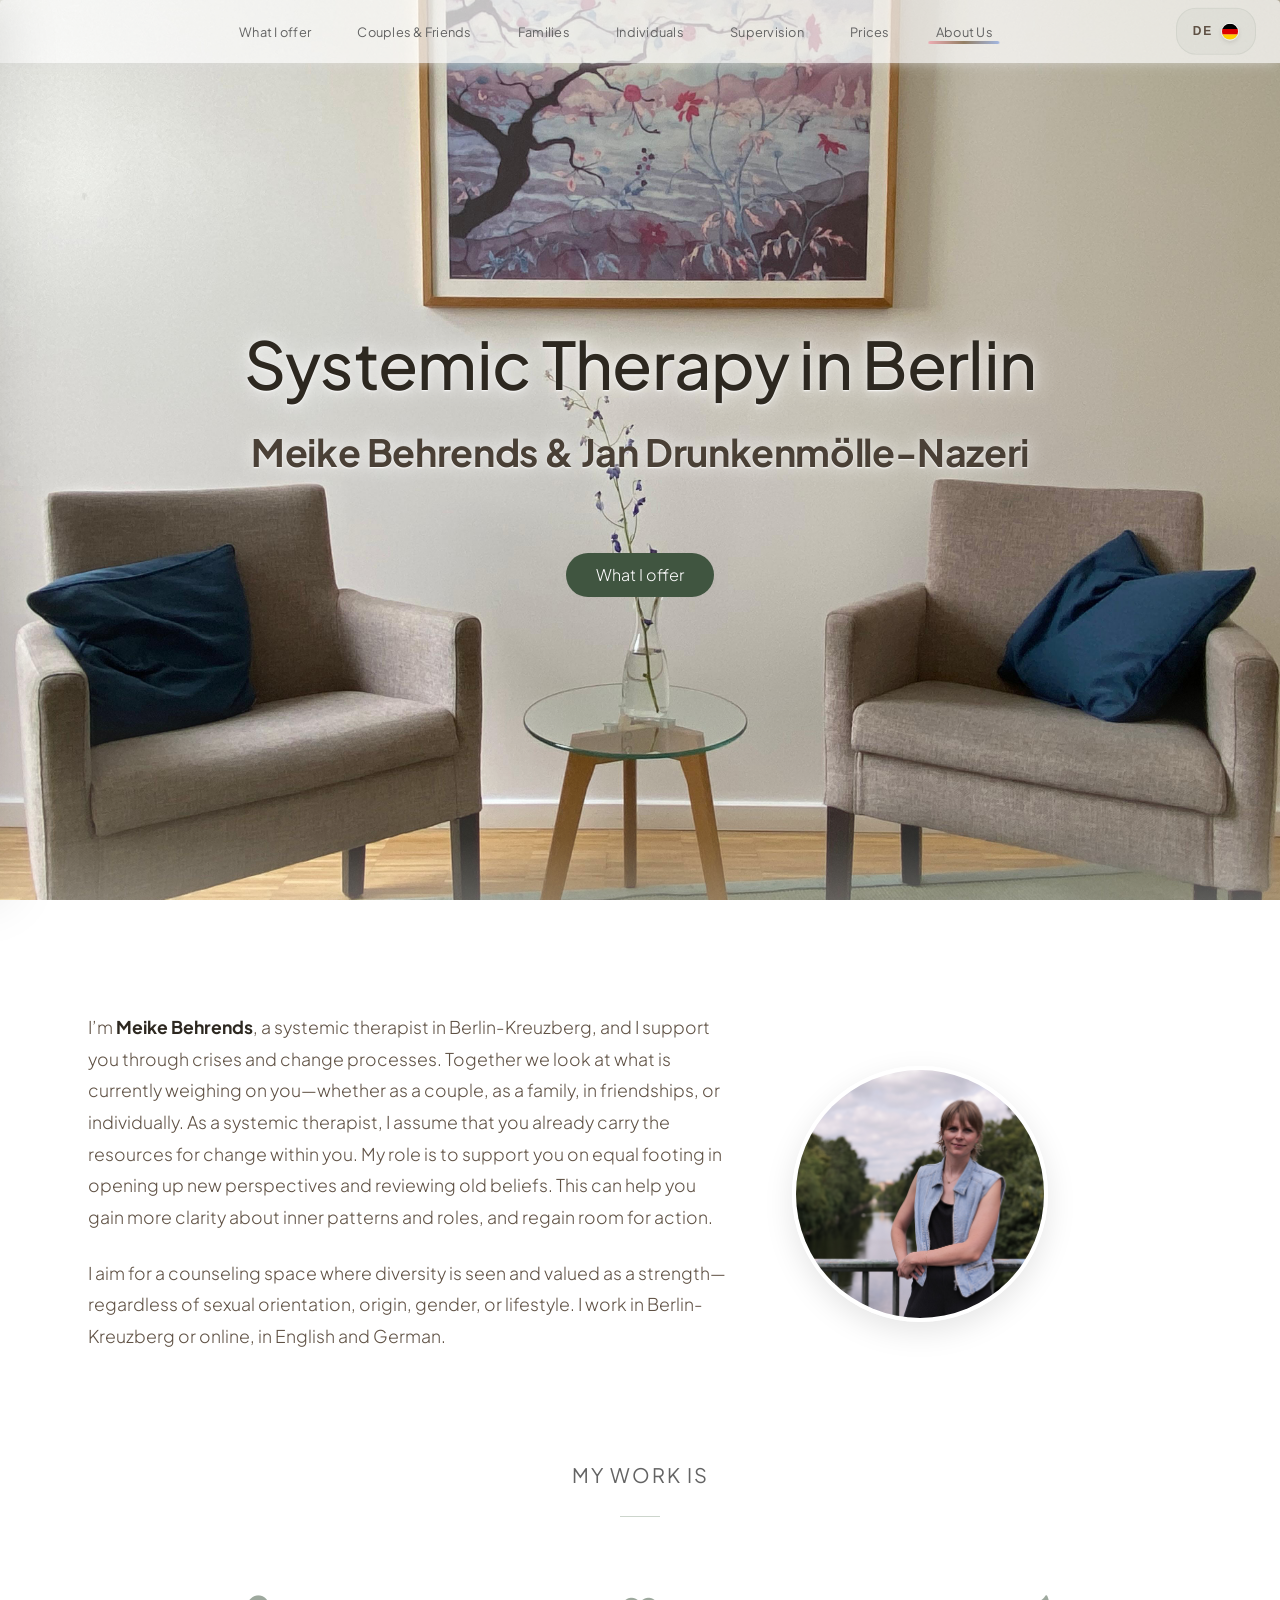
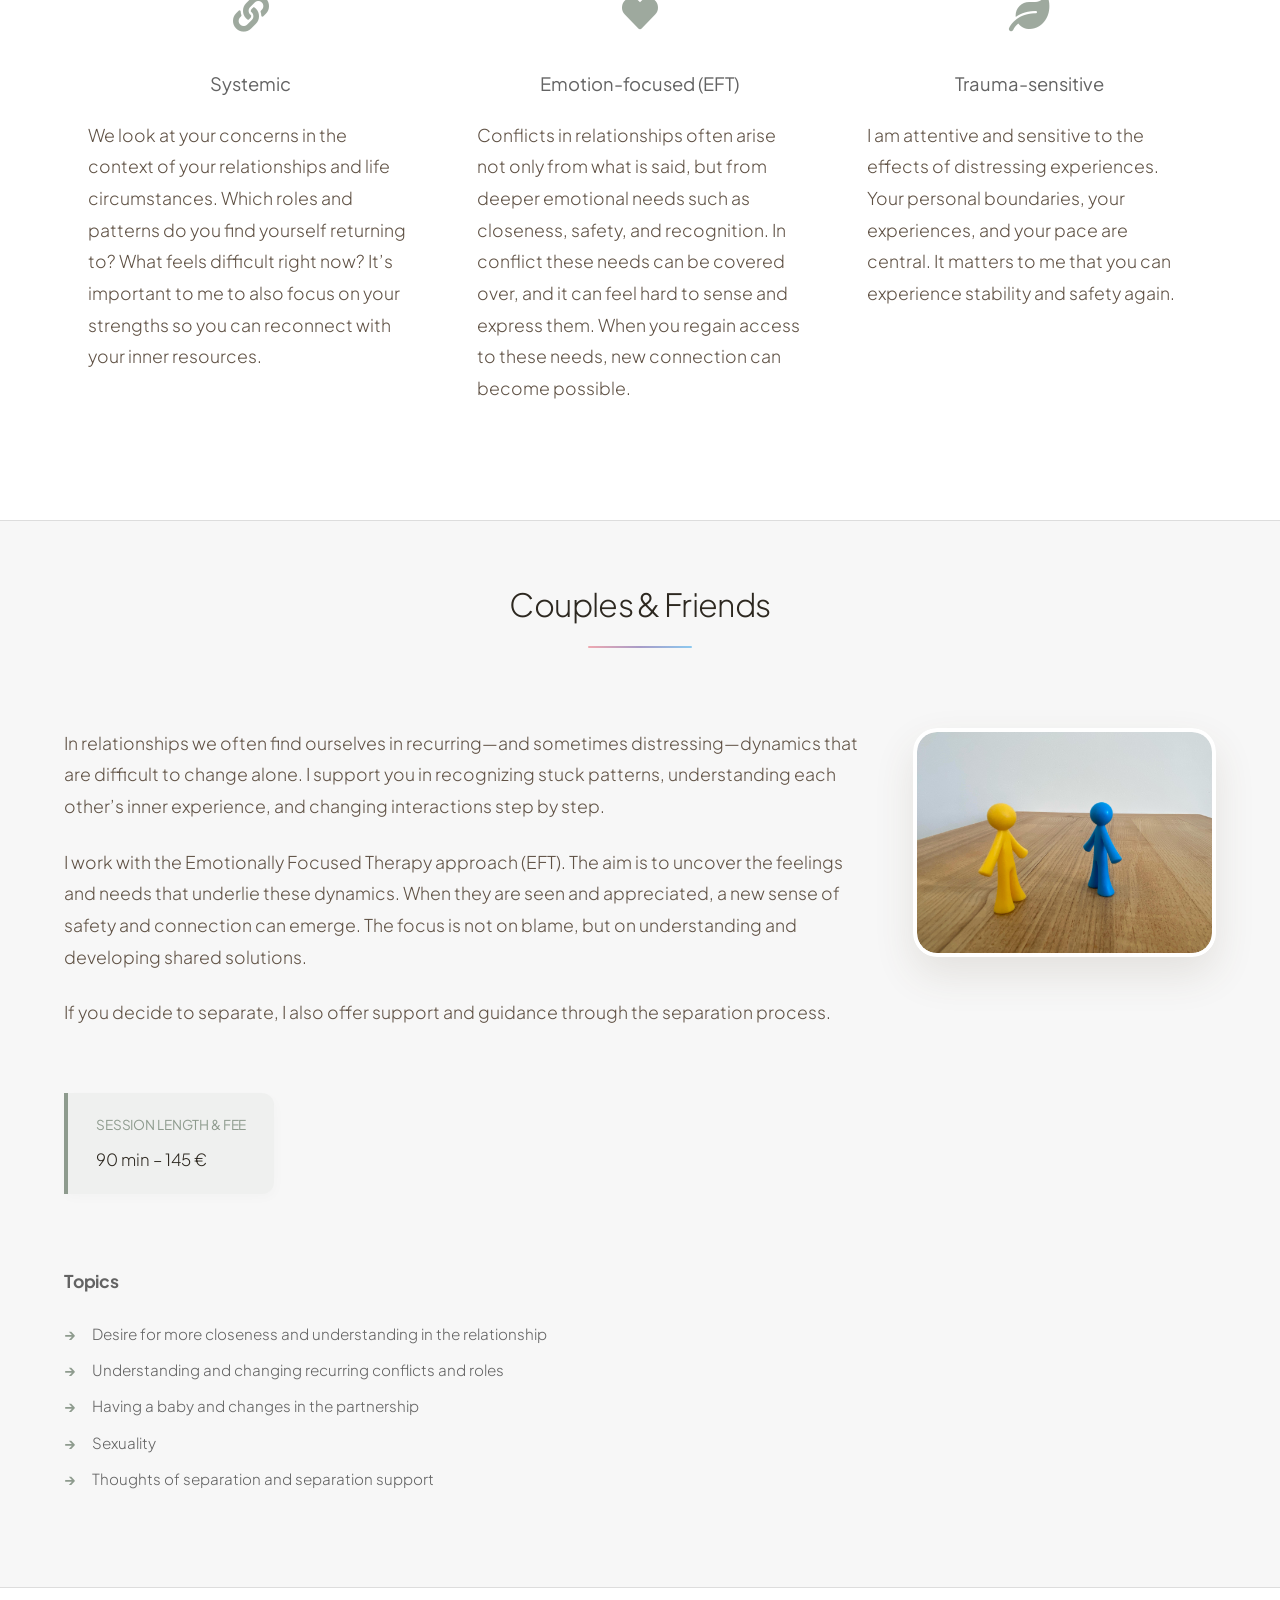
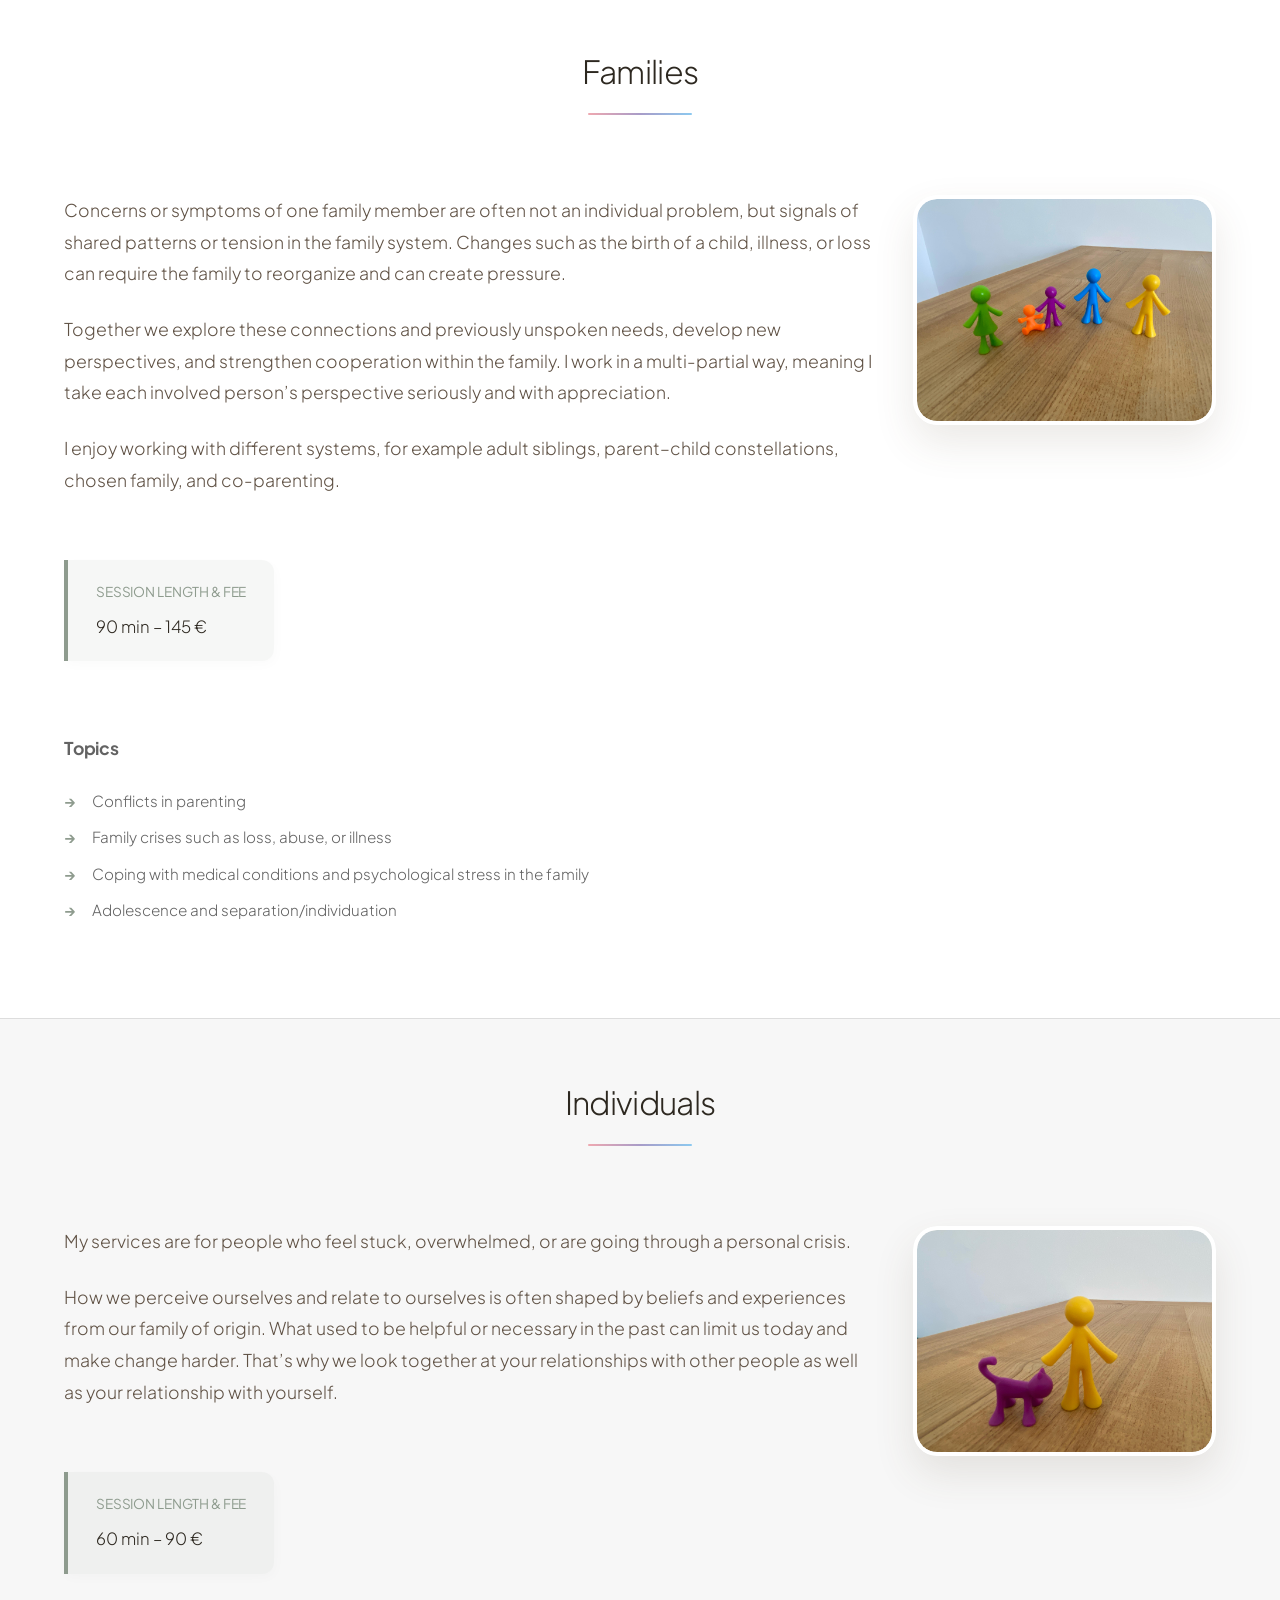
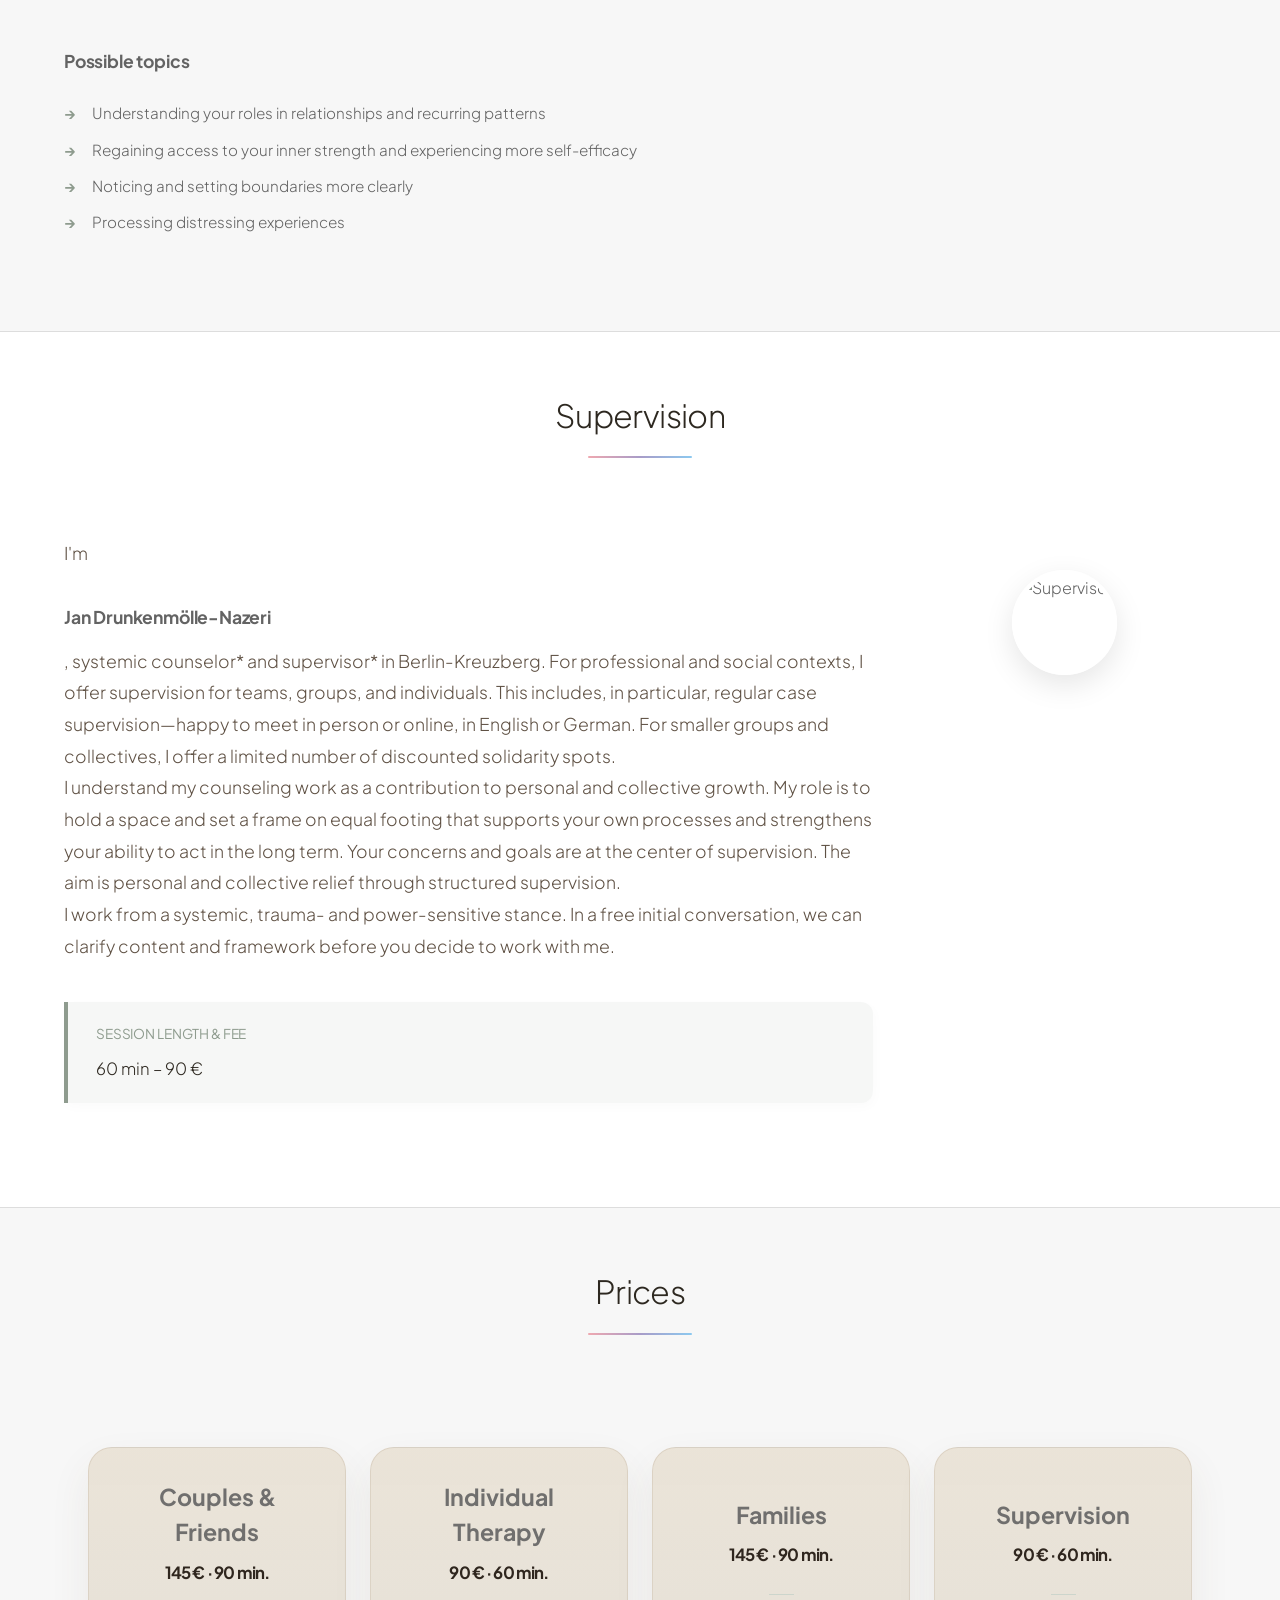
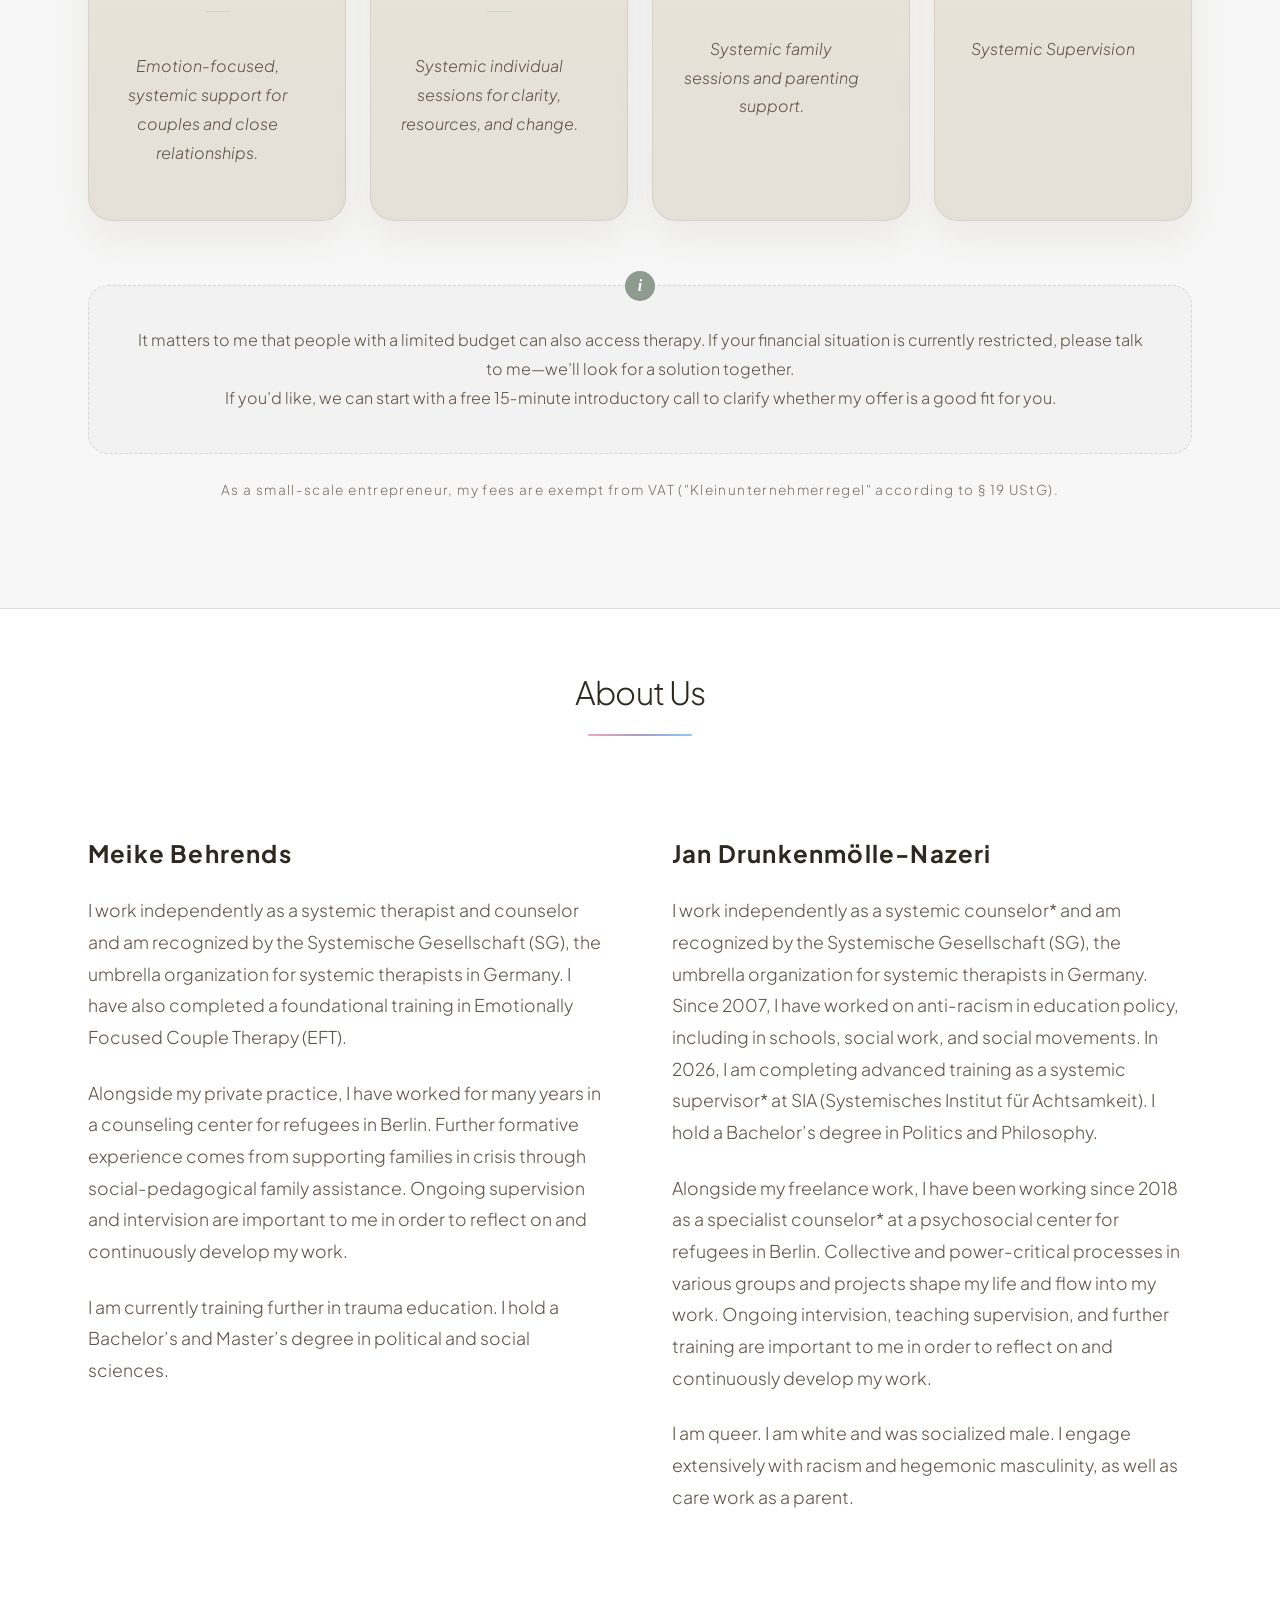
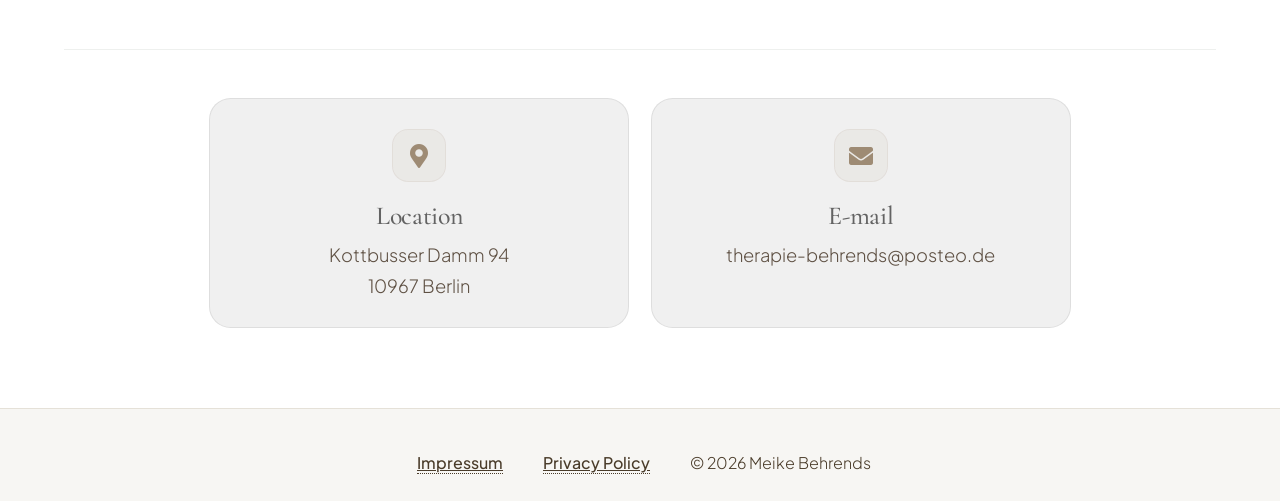
==== commit 067bb39f: "changes" ====
--- a/index.html
+++ b/index.html
@@ -51,7 +51,7 @@
       "name": "Meike Behrends – Systemische Beratung und Therapie",
       "url": "https://your-domain.de",
       "telephone": "+491632721699",
-      "email": "info@example.com",
+      "email": "therapie-behrends@posteo.de",
       "address": {
         "@type": "PostalAddress",
         "streetAddress": "Skalitzer Straße 100",
@@ -209,10 +209,10 @@
             <div class="service-card">
               <div class="service-card__photo">
                 <img
-                  src="images/therapist.jpg"
-                  alt="Meike Behrends"
-                  width="900"
-                  height="600"
+                  src="images/supervisor.jpg"
+                  alt="Supervisor"
+                  width="1466"
+                  height="1877"
                   loading="lazy"
                   decoding="async"
                 />
@@ -270,7 +270,7 @@
               <div class="about-me-text" data-i18n-html="cta_text"></div>
             </div>
             <div class="about-me-col">
-              <div class="about-me-text" data-i18n-html="cta_text"></div>
+              <div class="about-me-text" data-i18n-html="cta_text_jan"></div>
             </div>
           </div>
           <div class="contact-grid main-content">
@@ -292,7 +292,7 @@
               <div class="contact-card__body">
                 <h3 data-i18n="contact_email_title">E-Mail</h3>
                 <p data-i18n-html="contact_email_text">
-                  <a href="mailto:info@example.com">info@example.com</a>
+                  <a href="mailto:therapie-behrends@posteo.de">therapie-behrends@posteo.de</a>
                 </p>
               </div>
             </article>
--- a/assets/css/site.css
+++ b/assets/css/site.css
@@ -1115,21 +1115,20 @@
    Supervision Section Specifics
    ============================================================ */
 #supervision .service-split {
-  flex-direction: column;
-  text-align: center;
   align-items: center;
 }
 
 #supervision .service-split .content {
   padding: 0; /* Vertical breathing room */
-  max-width: 48rem; /* Editorial line length */
-  margin: 0 auto; /* Keep centered */
 }
 
 #supervision .service-split .content p,
 #supervision .service-split .content ul {
-  text-align: center;
   margin-bottom: 0;
+}
+
+#supervision .service-split .content .price-info {
+  display: flex;
 }
 
 #supervision .service-split .content ul li {
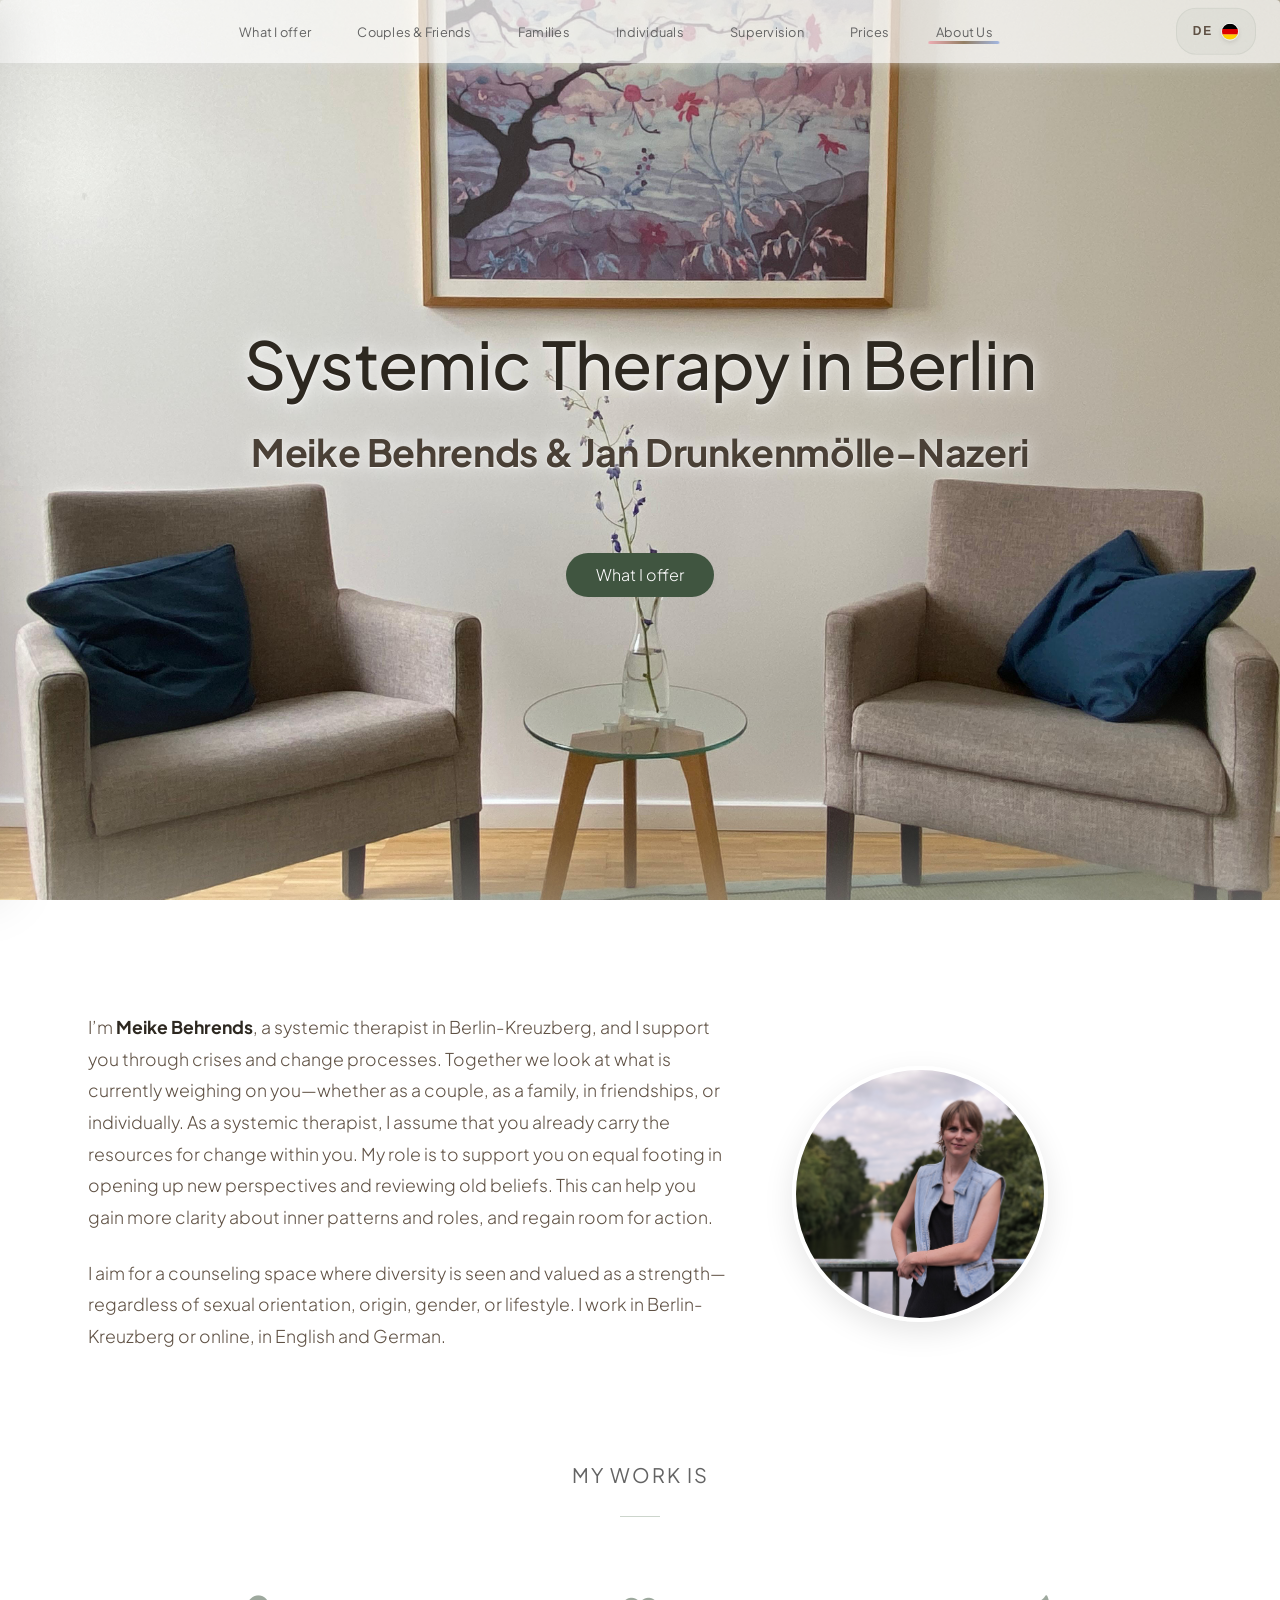
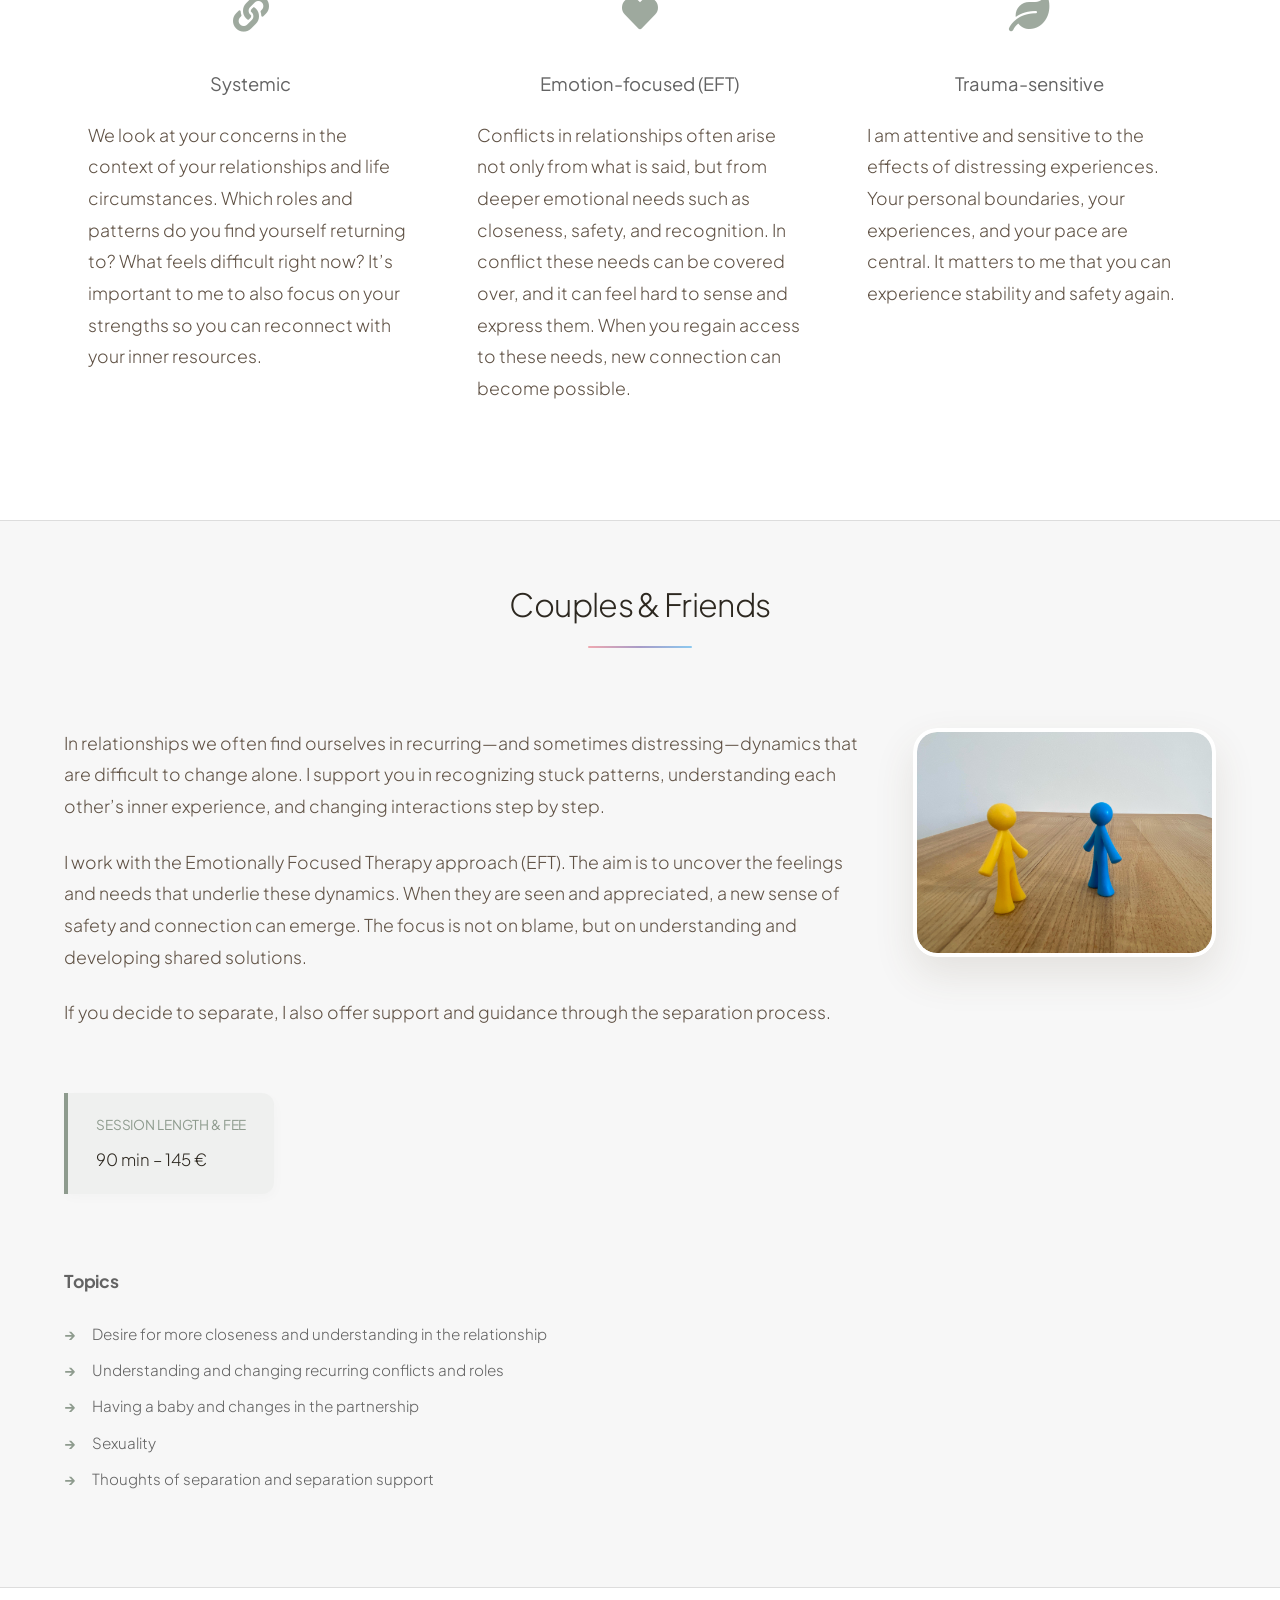
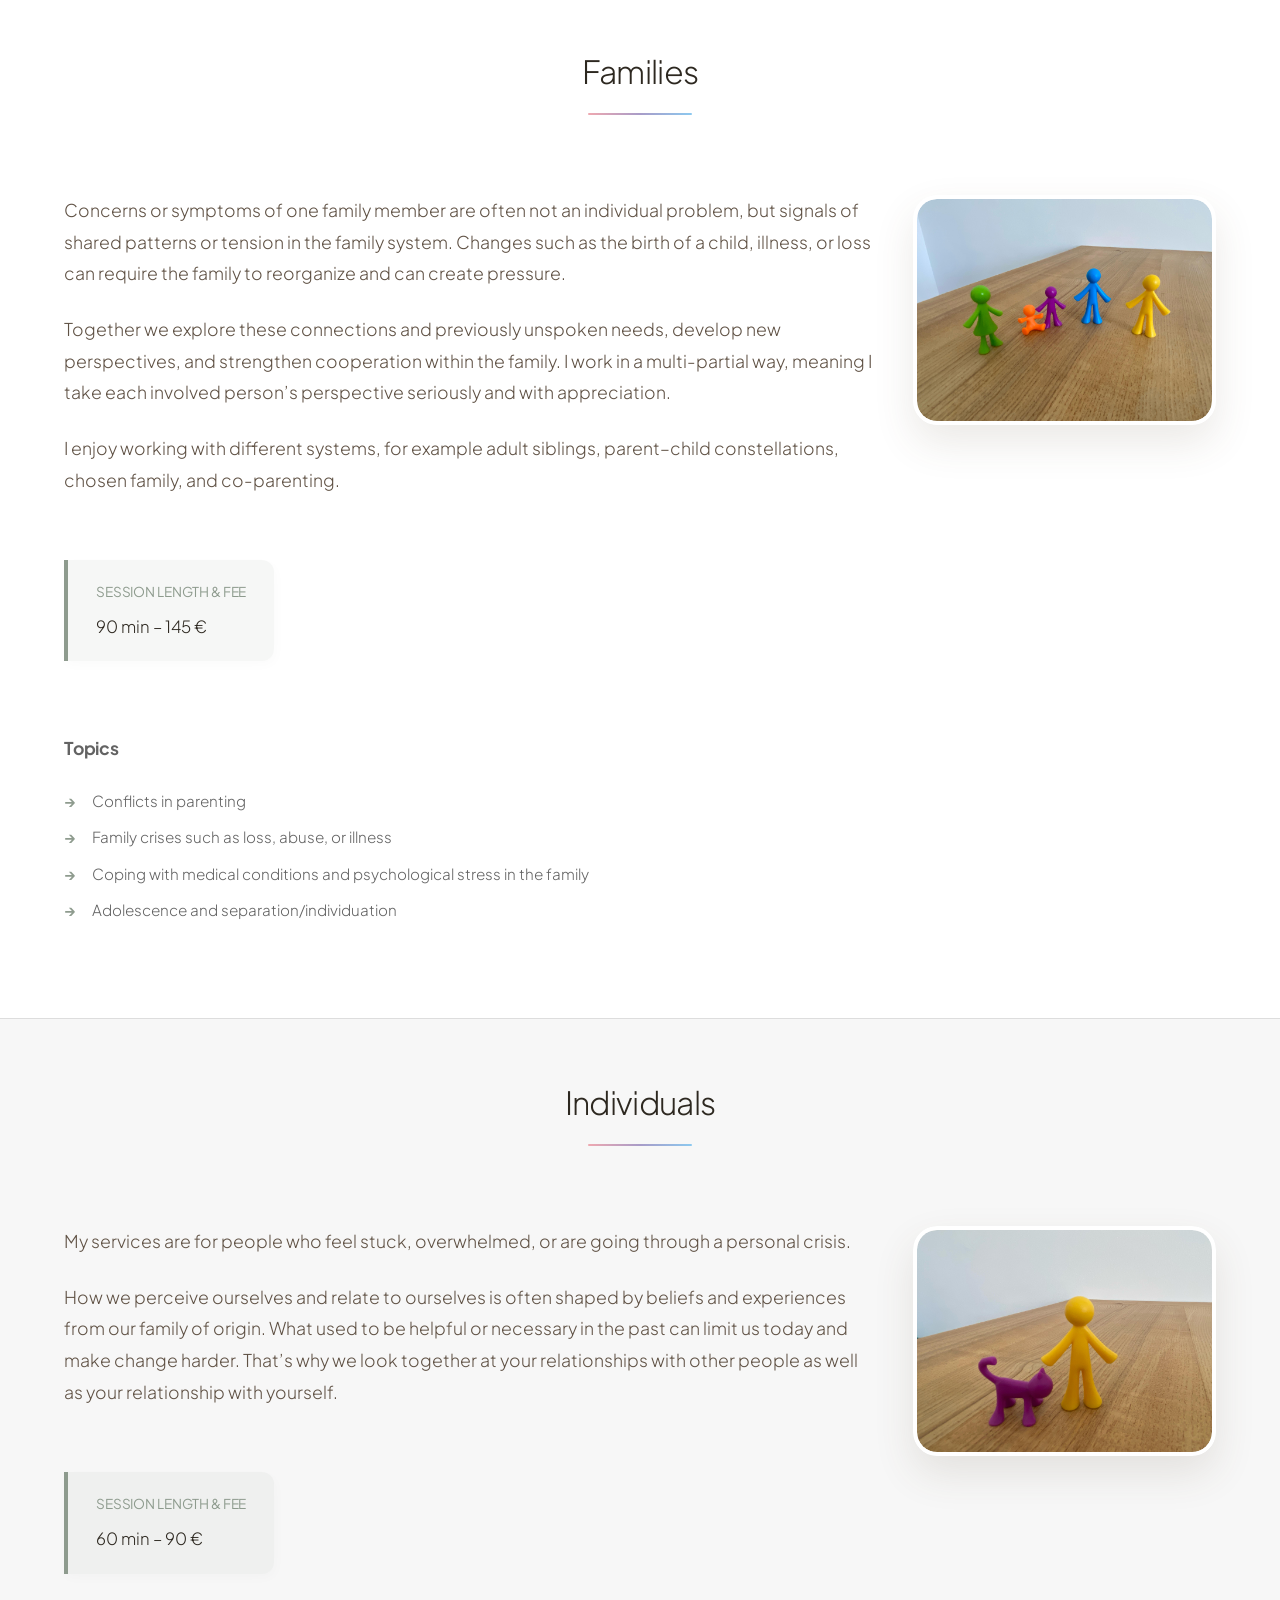
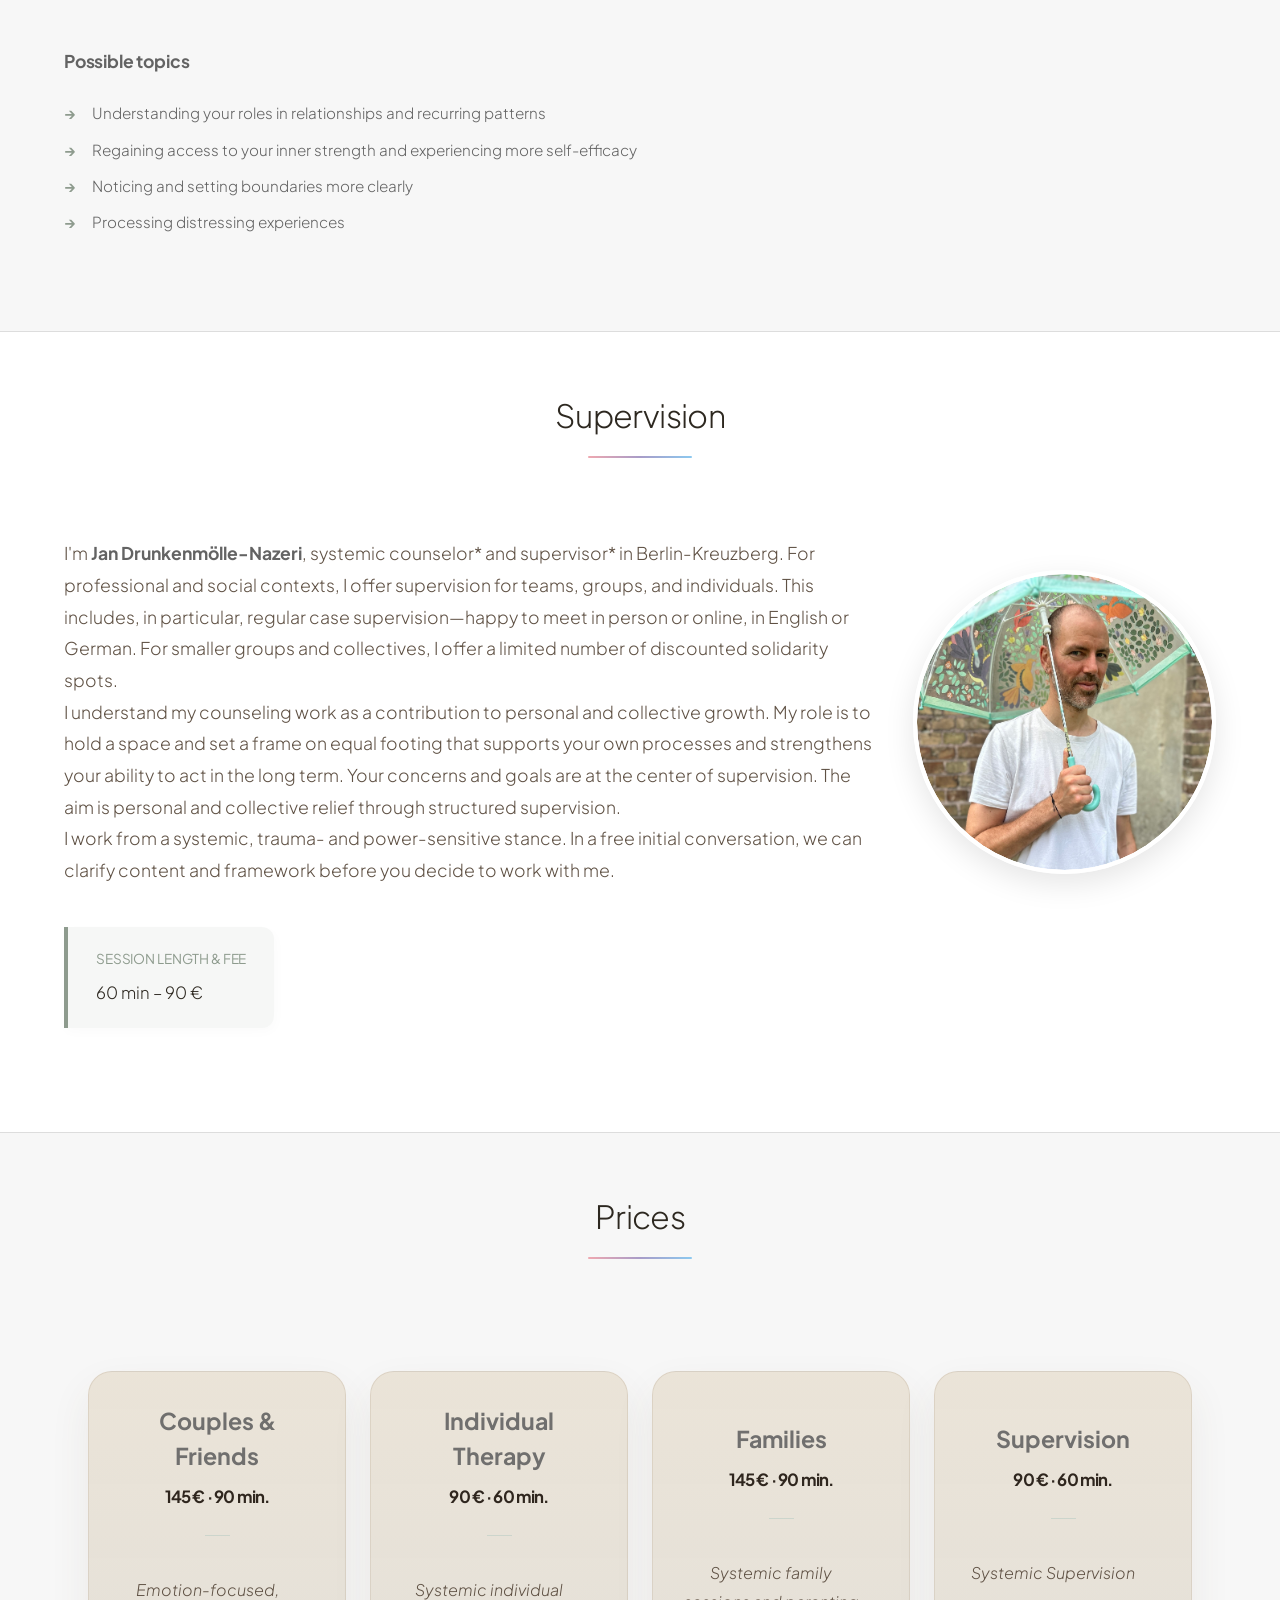
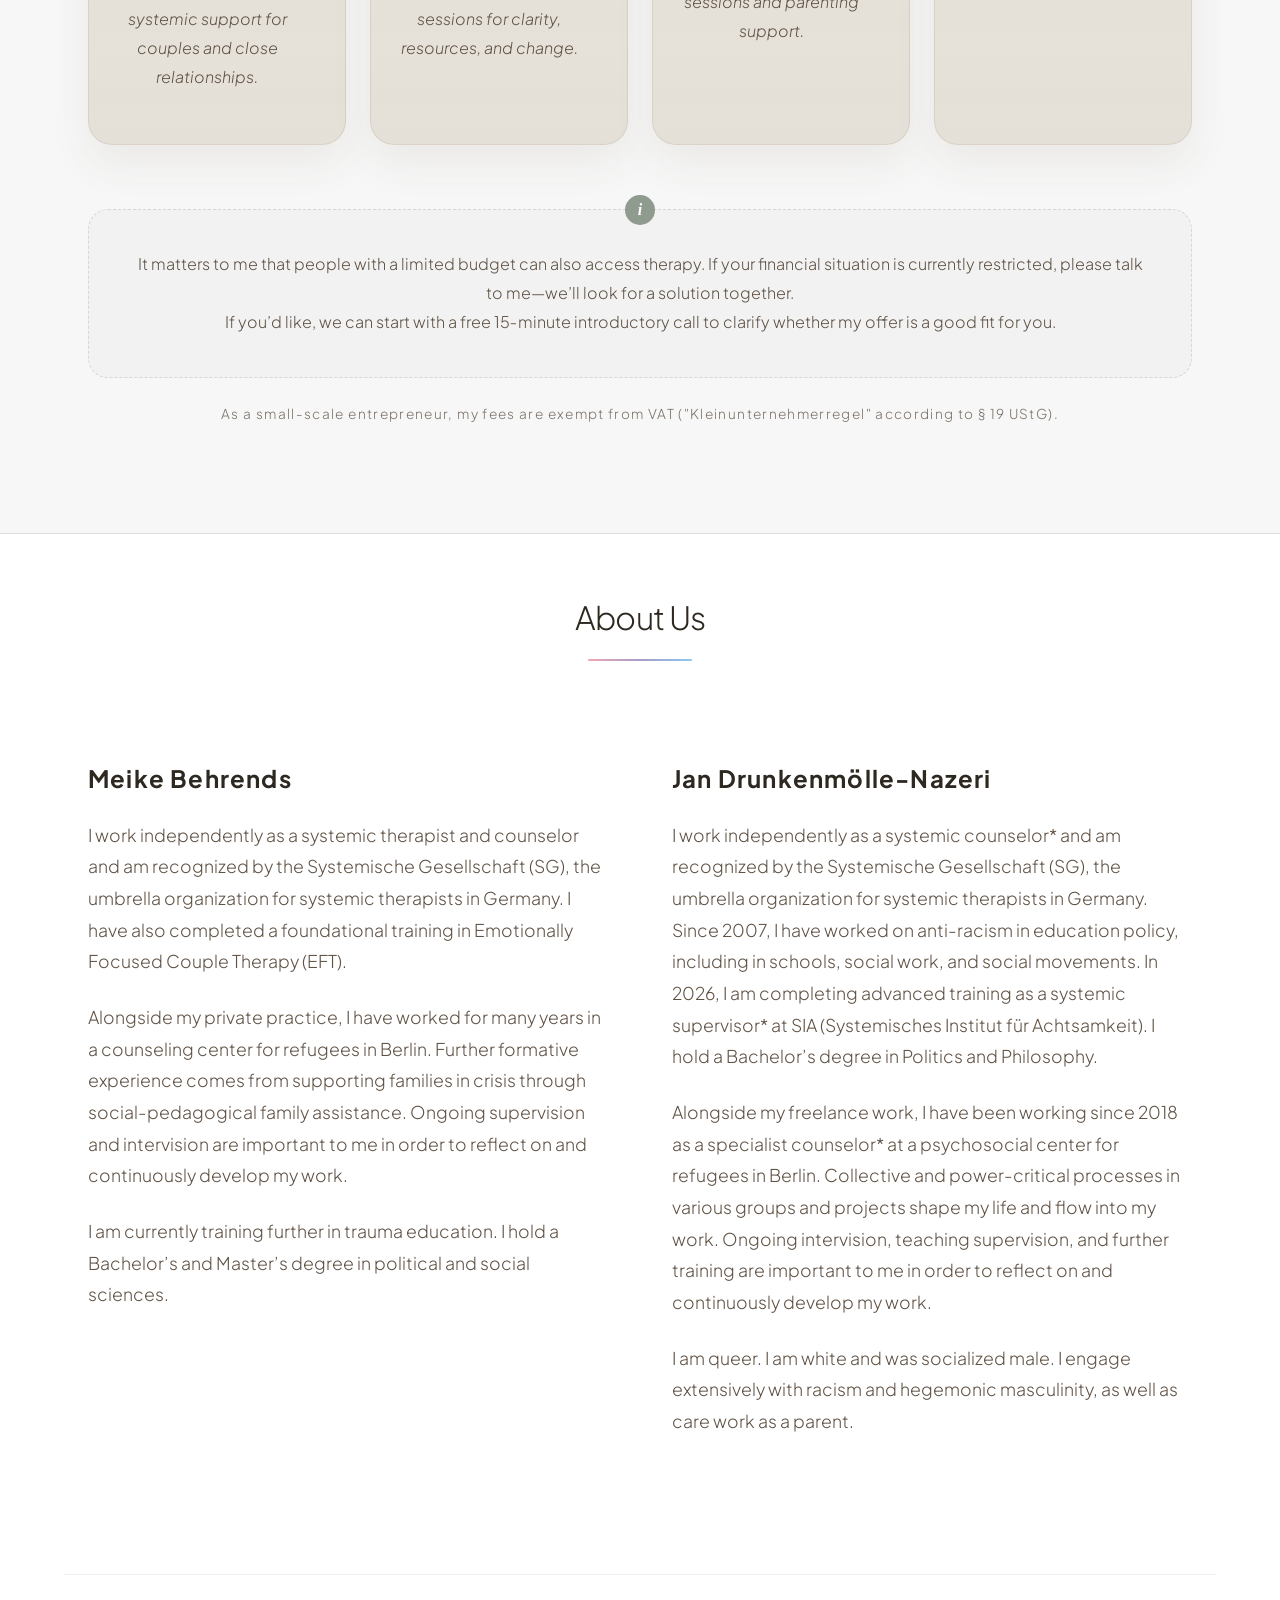
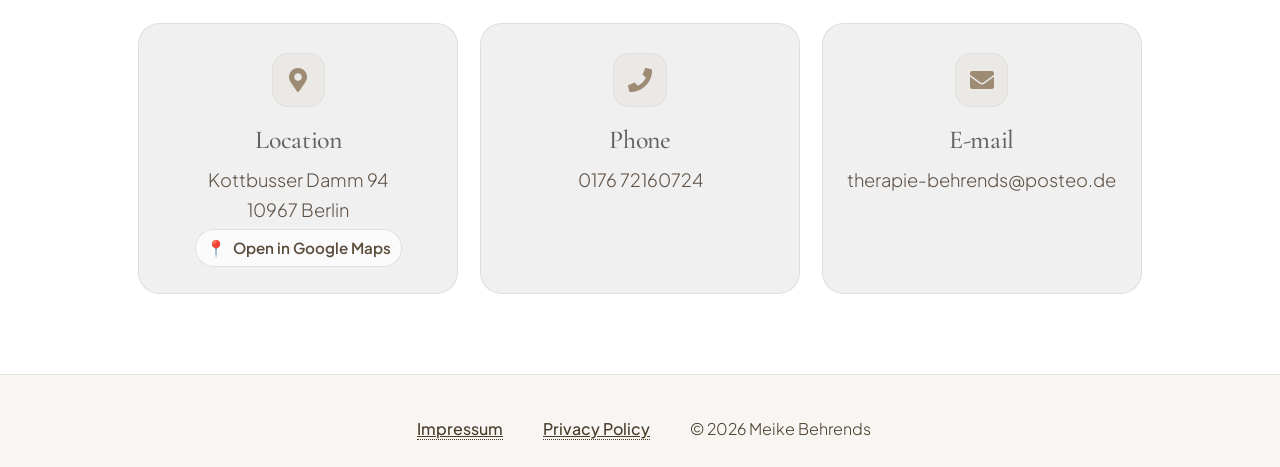
==== commit 200950a6: "fixes and GEO" ====
--- a/index.html
+++ b/index.html
@@ -6,7 +6,7 @@
     <meta name="viewport" content="width=device-width, initial-scale=1" />
     <meta
       name="description"
-      content="Looking for therapy in Berlin? Find English-speaking therapists, learn about costs, and explore your options for mental health support."
+      content="Systemic counseling, therapy and supervision in Berlin-Kreuzberg with Meike Behrends and Jan Drunkenmölle-Nazeri. Individual, couple, and family therapy in German and English, plus supervision for teams and individuals."
     />
     <meta property="og:type" content="website" />
     <meta
@@ -15,12 +15,13 @@
     />
     <meta
       property="og:description"
-      content="Looking for therapy in Berlin? Find English-speaking therapists, learn about costs, and explore your options for mental health support."
+      content="Systemic counseling, therapy and supervision in Berlin-Kreuzberg. Individual, couple, and family therapy in German and English, plus supervision for teams and individuals."
     />
-    <meta property="og:image" content="images/therapist.jpg" />
+    <meta property="og:image" content="https://www.behrends-drunkenmoelle.de/images/therapist.jpg" />
+    <meta property="og:url" content="https://www.behrends-drunkenmoelle.de/" />
     <meta property="og:locale" content="en_GB" />
     <meta property="og:locale:alternate" content="de_DE" />
-    <link rel="canonical" href="https://your-domain.de/" />
+    <link rel="canonical" href="https://www.behrends-drunkenmoelle.de/" />
 
     <!-- Fonts -->
     <link rel="preconnect" href="https://fonts.googleapis.com" />
@@ -41,28 +42,57 @@
     <noscript
       ><link rel="stylesheet" href="assets/css/noscript.css"
     /></noscript>
+
+    <!-- Google / AI answer engines use this to understand and cite the practice -->
+    <script type="application/ld+json">
+      {
+        "@context": "https://schema.org",
+        "@type": "MedicalBusiness",
+        "name": "Meike Behrends & Jan Drunkenmölle-Nazeri – Systemische Beratung, Therapie und Supervision",
+        "alternateName": "Systemic Counseling, Therapy and Supervision Berlin",
+        "url": "https://www.behrends-drunkenmoelle.de/",
+        "telephone": "+4917672160724",
+        "email": "therapie-behrends@posteo.de",
+        "address": {
+          "@type": "PostalAddress",
+          "streetAddress": "Kottbusser Damm 94",
+          "postalCode": "10967",
+          "addressLocality": "Berlin",
+          "addressRegion": "Berlin",
+          "addressCountry": "DE"
+        },
+        "geo": {
+          "@type": "GeoCoordinates",
+          "latitude": 52.4938,
+          "longitude": 13.4219
+        },
+        "hasMap": "https://www.google.com/maps/search/?api=1&query=Kottbusser+Damm+94%2C+10967+Berlin",
+        "areaServed": {
+          "@type": "City",
+          "name": "Berlin"
+        },
+        "priceRange": "€€",
+        "availableLanguage": ["German", "English"],
+        "image": "https://www.behrends-drunkenmoelle.de/images/therapist.jpg",
+        "employee": [
+          {
+            "@type": "Person",
+            "name": "Meike Behrends",
+            "jobTitle": "Systemic Therapist & Counselor",
+            "worksFor": { "@type": "Organization", "name": "Systemische Gesellschaft (SG)" },
+            "knowsLanguage": ["de", "en"]
+          },
+          {
+            "@type": "Person",
+            "name": "Jan Drunkenmölle-Nazeri",
+            "jobTitle": "Systemic Counselor & Supervisor",
+            "worksFor": { "@type": "Organization", "name": "Systemische Gesellschaft (SG)" },
+            "knowsLanguage": ["de", "en"]
+          }
+        ]
+      }
+    </script>
   </head>
-  <!-- Google uses this to display rich results -->
-	<!-- TODO: add the real info -->
-  <script type="application/ld+json">
-    {
-      "@context": "https://schema.org",
-      "@type": "MedicalBusiness",
-      "name": "Meike Behrends – Systemische Beratung und Therapie",
-      "url": "https://your-domain.de",
-      "telephone": "+491632721699",
-      "email": "therapie-behrends@posteo.de",
-      "address": {
-        "@type": "PostalAddress",
-        "streetAddress": "Skalitzer Straße 100",
-        "postalCode": "10997",
-        "addressLocality": "Berlin",
-        "addressCountry": "DE"
-      },
-      "priceRange": "€€",
-      "availableLanguage": ["German", "English"]
-    }
-  </script>
   <body class="is-preload">
     <a class="skip-link" href="#intro">Skip to main content</a>
     <!-- Wrapper -->
@@ -118,7 +148,7 @@
           <div class="main-content">
             <div class="intro-spotlight">
               <div class="content">
-                <div class="intro-bio" data-i18n-html="intro_bio"></div>
+                <div class="intro-bio" data-i18n-html="intro_bio"><p>I’m <strong>Meike Behrends</strong>, a systemic therapist in Berlin-Kreuzberg, and I support you through crises and change processes. Together we look at what is currently weighing on you—whether as a couple, as a family, in friendships, or individually. As a systemic therapist, I assume that you already carry the resources for change within you. My role is to support you on equal footing in opening up new perspectives and reviewing old beliefs. This can help you gain more clarity about inner patterns and roles, and regain room for action.</p><p>I aim for a counseling space where diversity is seen and valued as a strength—regardless of sexual orientation, origin, gender, or lifestyle. I work in Berlin-Kreuzberg or online, in English and German.</p></div>
               </div>
               <span class="image"
                 ><img
@@ -129,7 +159,7 @@
                   decoding="async"
               /></span>
             </div>
-            <div class="intro-work" data-i18n-html="intro_work"></div>
+            <div class="intro-work" data-i18n-html="intro_work"><p class="intro-section-title"><strong>My work is</strong></p><div class="work-pillars"><div class="pillar"><div class="pillar-icon"><span class="icon solid fa-link"></span></div><strong>Systemic</strong><p>We look at your concerns in the context of your relationships and life circumstances. Which roles and patterns do you find yourself returning to? What feels difficult right now? It’s important to me to also focus on your strengths so you can reconnect with your inner resources.</p></div><div class="pillar"><div class="pillar-icon"><span class="icon solid fa-heart"></span></div><strong>Emotion-focused (EFT)</strong><p>Conflicts in relationships often arise not only from what is said, but from deeper emotional needs such as closeness, safety, and recognition. In conflict these needs can be covered over, and it can feel hard to sense and express them. When you regain access to these needs, new connection can become possible.</p></div><div class="pillar"><div class="pillar-icon"><span class="icon solid fa-leaf"></span></div><strong>Trauma-sensitive</strong><p>I am attentive and sensitive to the effects of distressing experiences. Your personal boundaries, your experiences, and your pace are central. It matters to me that you can experience stability and safety again.</p></div></div></div>
           </div>
         </section>
 
@@ -139,12 +169,12 @@
             <h2 data-i18n="first_title">Couples & Friends</h2>
           </header>
           <div class="main-content service-split">
-            <div class="content" data-i18n-html="feature1_text"></div>
+            <div class="content" data-i18n-html="feature1_text"><p>In relationships we often find ourselves in recurring—and sometimes distressing—dynamics that are difficult to change alone. I support you in recognizing stuck patterns, understanding each other’s inner experience, and changing interactions step by step.</p><p>I work with the Emotionally Focused Therapy approach (EFT). The aim is to uncover the feelings and needs that underlie these dynamics. When they are seen and appreciated, a new sense of safety and connection can emerge. The focus is not on blame, but on understanding and developing shared solutions.</p><p>If you decide to separate, I also offer support and guidance through the separation process.</p><div class="price-info"><strong>Session length &amp; fee</strong>90 min – 145 €</div><p><strong>Topics</strong></p><ul><li>Desire for more closeness and understanding in the relationship</li><li>Understanding and changing recurring conflicts and roles</li><li>Having a baby and changes in the partnership</li><li>Sexuality</li><li>Thoughts of separation and separation support</li></ul></div>
             <div class="service-card">
               <div class="service-card__photo">
                 <img
                   src="images/couple.jpeg"
-                  alt=""
+                  alt="Two people talking closely together, representing couple and friend therapy sessions"
                   width="800"
                   height="600"
                   loading="lazy"
@@ -161,12 +191,12 @@
             <h2 data-i18n="second_title">Families</h2>
           </header>
           <div class="main-content service-split">
-            <div class="content" data-i18n-html="second_intro"></div>
+            <div class="content" data-i18n-html="second_intro"><p>Concerns or symptoms of one family member are often not an individual problem, but signals of shared patterns or tension in the family system. Changes such as the birth of a child, illness, or loss can require the family to reorganize and can create pressure.</p><p>Together we explore these connections and previously unspoken needs, develop new perspectives, and strengthen cooperation within the family. I work in a multi-partial way, meaning I take each involved person’s perspective seriously and with appreciation.</p><p>I enjoy working with different systems, for example adult siblings, parent–child constellations, chosen family, and co-parenting.</p><div class="price-info"><strong>Session length &amp; fee</strong>90 min – 145 €</div><p><strong>Topics</strong></p><ul><li>Conflicts in parenting</li><li>Family crises such as loss, abuse, or illness</li><li>Coping with medical conditions and psychological stress in the family</li><li>Adolescence and separation/individuation</li></ul></div>
             <div class="service-card">
               <div class="service-card__photo">
                 <img
                   src="images/family.jpeg"
-                  alt=""
+                  alt="A family spending time together, representing systemic family therapy"
                   width="800"
                   height="600"
                   loading="lazy"
@@ -183,12 +213,12 @@
             <h2 data-i18n="individual_title">Individuals</h2>
           </header>
           <div class="main-content service-split">
-            <div class="content" data-i18n-html="individual_text"></div>
+            <div class="content" data-i18n-html="individual_text"><p>My services are for people who feel stuck, overwhelmed, or are going through a personal crisis.</p><p>How we perceive ourselves and relate to ourselves is often shaped by beliefs and experiences from our family of origin. What used to be helpful or necessary in the past can limit us today and make change harder. That’s why we look together at your relationships with other people as well as your relationship with yourself.</p><div class="price-info"><strong>Session length &amp; fee</strong>60 min – 90 €</div><p><strong>Possible topics</strong></p><ul><li>Understanding your roles in relationships and recurring patterns</li><li>Regaining access to your inner strength and experiencing more self-efficacy</li><li>Noticing and setting boundaries more clearly</li><li>Processing distressing experiences</li></ul></div>
             <div class="service-card">
               <div class="service-card__photo">
                 <img
                   src="images/individuals.jpeg"
-                  alt=""
+                  alt="A person reflecting quietly, representing individual therapy sessions"
                   width="800"
                   height="600"
                   loading="lazy"
@@ -205,7 +235,7 @@
             <h2 data-i18n="supervision_title">Supervision</h2>
           </header>
           <div class="main-content service-split">
-            <div class="content" data-i18n-html="supervision_text"></div>
+            <div class="content" data-i18n-html="supervision_text"><p>I'm <strong class="inline-name">Jan Drunkenmölle-Nazeri</strong>, systemic counselor* and supervisor* in Berlin-Kreuzberg. For professional and social contexts, I offer supervision for teams, groups, and individuals. This includes, in particular, regular case supervision—happy to meet in person or online, in English or German. For smaller groups and collectives, I offer a limited number of discounted solidarity spots.</p><p>I understand my counseling work as a contribution to personal and collective growth. My role is to hold a space and set a frame on equal footing that supports your own processes and strengthens your ability to act in the long term. Your concerns and goals are at the center of supervision. The aim is personal and collective relief through structured supervision.</p><p>I work from a systemic, trauma- and power-sensitive stance. In a free initial conversation, we can clarify content and framework before you decide to work with me.</p><div class="price-info"><strong>Session length &amp; fee</strong>60 min – 90 €</div></div>
             <div class="service-card">
               <div class="service-card__photo">
                 <img
@@ -229,32 +259,32 @@
           <div class="main-content">
             <div class="price-grid">
               <article class="price-card">
-                <h3 data-i18n="price_title_couples">Couple Therapy</h3>
+                <h3 data-i18n="price_title_couples">Couples & Friends</h3>
                 <p class="price-card__value" data-i18n="price_value_couples">145 € · 90 min.</p>
-                <p class="price-card__description" data-i18n="price_desc_couples">For couples seeking to improve their relationship.</p>
+                <p class="price-card__description" data-i18n="price_desc_couples">Emotion-focused, systemic support for couples and close relationships.</p>
               </article>
 
               <article class="price-card">
                 <h3 data-i18n="price_title_individual">Individual Therapy</h3>
-                <p class="price-card__value" data-i18n="price_value_individual">100 € · 60 min.</p>
-                <p class="price-card__description" data-i18n="price_desc_individual">For individuals seeking personal support.</p>
+                <p class="price-card__value" data-i18n="price_value_individual">90 € · 60 min.</p>
+                <p class="price-card__description" data-i18n="price_desc_individual">Systemic individual sessions for clarity, resources, and change.</p>
               </article>
 
               <article class="price-card">
-                <h3 data-i18n="price_title_coaching">Individual Coaching</h3>
-                <p class="price-card__value" data-i18n="price_value_coaching">100 € · 60 min.</p>
-                <p class="price-card__description" data-i18n="price_desc_coaching">Coaching for personal and professional growth.</p>
+                <h3 data-i18n="price_title_coaching">Families</h3>
+                <p class="price-card__value" data-i18n="price_value_coaching">145 € · 90 min.</p>
+                <p class="price-card__description" data-i18n="price_desc_coaching">Systemic family sessions and parenting support.</p>
               </article>
 
               <article class="price-card">
                 <h3 data-i18n="price_title_supervision">Supervision</h3>
-                <p class="price-card__value" data-i18n="price_value_supervision"></p>
-                <p class="price-card__description" data-i18n="price_desc_supervision"></p>
+                <p class="price-card__value" data-i18n="price_value_supervision">90 € · 60 min.</p>
+                <p class="price-card__description" data-i18n="price_desc_supervision">Systemic Supervision</p>
               </article>
             </div>
 
             <div class="price-note-container">
-              <div class="price-note" data-i18n-html="price_note_access"></div>
+              <div class="price-note" data-i18n-html="price_note_access"><p>It matters to me that people with a limited budget can also access therapy. If your financial situation is currently restricted, please talk to me—we’ll look for a solution together.<br />If you’d like, we can start with a free 15‑minute introductory call to clarify whether my offer is a good fit for you.</p></div>
               <p class="price-note-vat" data-i18n="price_note_vat">All prices include VAT.</p>
             </div>
           </div>
@@ -267,10 +297,10 @@
           </header>
           <div class="about-me-grid main-content">
             <div class="about-me-col">
-              <div class="about-me-text" data-i18n-html="cta_text"></div>
+              <div class="about-me-text" data-i18n-html="cta_text"><p class="cta-name">Meike Behrends</p><p>I work independently as a systemic therapist and counselor and am recognized by the Systemische Gesellschaft (SG), the umbrella organization for systemic therapists in Germany. I have also completed a foundational training in Emotionally Focused Couple Therapy (EFT).</p><p>Alongside my private practice, I have worked for many years in a counseling center for refugees in Berlin. Further formative experience comes from supporting families in crisis through social-pedagogical family assistance. Ongoing supervision and intervision are important to me in order to reflect on and continuously develop my work.</p><p>I am currently training further in trauma education. I hold a Bachelor’s and Master’s degree in political and social sciences.</p></div>
             </div>
             <div class="about-me-col">
-              <div class="about-me-text" data-i18n-html="cta_text_jan"></div>
+              <div class="about-me-text" data-i18n-html="cta_text_jan"><p class="cta-name">Jan Drunkenmölle-Nazeri</p><p>I work independently as a systemic counselor* and am recognized by the Systemische Gesellschaft (SG), the umbrella organization for systemic therapists in Germany. Since 2007, I have worked on anti-racism in education policy, including in schools, social work, and social movements. In 2026, I am completing advanced training as a systemic supervisor* at SIA (Systemisches Institut für Achtsamkeit). I hold a Bachelor’s degree in Politics and Philosophy.</p><p>Alongside my freelance work, I have been working since 2018 as a specialist counselor* at a psychosocial center for refugees in Berlin. Collective and power-critical processes in various groups and projects shape my life and flow into my work. Ongoing intervision, teaching supervision, and further training are important to me in order to reflect on and continuously develop my work.</p><p>I am queer. I am white and was socialized male. I engage extensively with racism and hegemonic masculinity, as well as care work as a parent.</p></div>
             </div>
           </div>
           <div class="contact-grid main-content">
@@ -282,6 +312,25 @@
                 <h3 data-i18n="contact_location_title">Location</h3>
                 <p data-i18n-html="contact_location_text">
                   Kottbusser Damm 94<br />10967 Berlin
+                </p>
+                <a
+                  class="map-link"
+                  href="https://www.google.com/maps/search/?api=1&amp;query=Kottbusser+Damm+94%2C+10967+Berlin"
+                  target="_blank"
+                  rel="noopener"
+                  data-i18n="contact_map_link"
+                  >Open in Google Maps</a
+                >
+              </div>
+            </article>
+            <article class="contact-card">
+              <span class="contact-card__icon" aria-hidden="true"
+                ><span class="icon solid fa-phone"></span
+              ></span>
+              <div class="contact-card__body">
+                <h3 data-i18n="contact_phone_title">Phone</h3>
+                <p data-i18n-html="contact_phone_text">
+                  <a href="tel:+4917672160724">0176 72160724</a>
                 </p>
               </div>
             </article>
@@ -315,7 +364,7 @@
               >Imprint</a>
             </li>
             <li><a href="#" data-i18n="footer_privacy">Privacy Policy</a></li>
-            <li>© <span id="footer-year"></span> Meike Behrends</span></li>
+            <li>© <span id="footer-year"></span> Meike Behrends</li>
           </ul>
         </nav>
       </div>
--- a/assets/css/site.css
+++ b/assets/css/site.css
@@ -686,6 +686,16 @@
   letter-spacing: -0.01em;
 }
 
+/* Inline emphasis (e.g. a name mentioned mid-sentence) should stay in the
+   text flow, not become a block-level mini-heading like "Topics" above. */
+.service-split .content strong.inline-name {
+  display: inline;
+  margin: 0;
+  font-size: inherit;
+  color: inherit;
+  letter-spacing: inherit;
+}
+
 /* Custom list styling */
 .service-split .content ul {
   list-style: none;
@@ -1127,10 +1137,6 @@
   margin-bottom: 0;
 }
 
-#supervision .service-split .content .price-info {
-  display: flex;
-}
-
 #supervision .service-split .content ul li {
   padding-left: 0;
 }
@@ -1282,10 +1288,10 @@
   text-align: center;
 }
 
-/* With only 2 cards (Location + E-mail), center them nicely on wide screens */
+/* Center the cards nicely on wide screens (Location, Phone, E-mail) */
 @media screen and (min-width: 981px) {
   .contact-grid {
-    grid-template-columns: repeat(2, minmax(260px, 420px));
+    grid-template-columns: repeat(3, minmax(220px, 320px));
     justify-content: center;
   }
 }
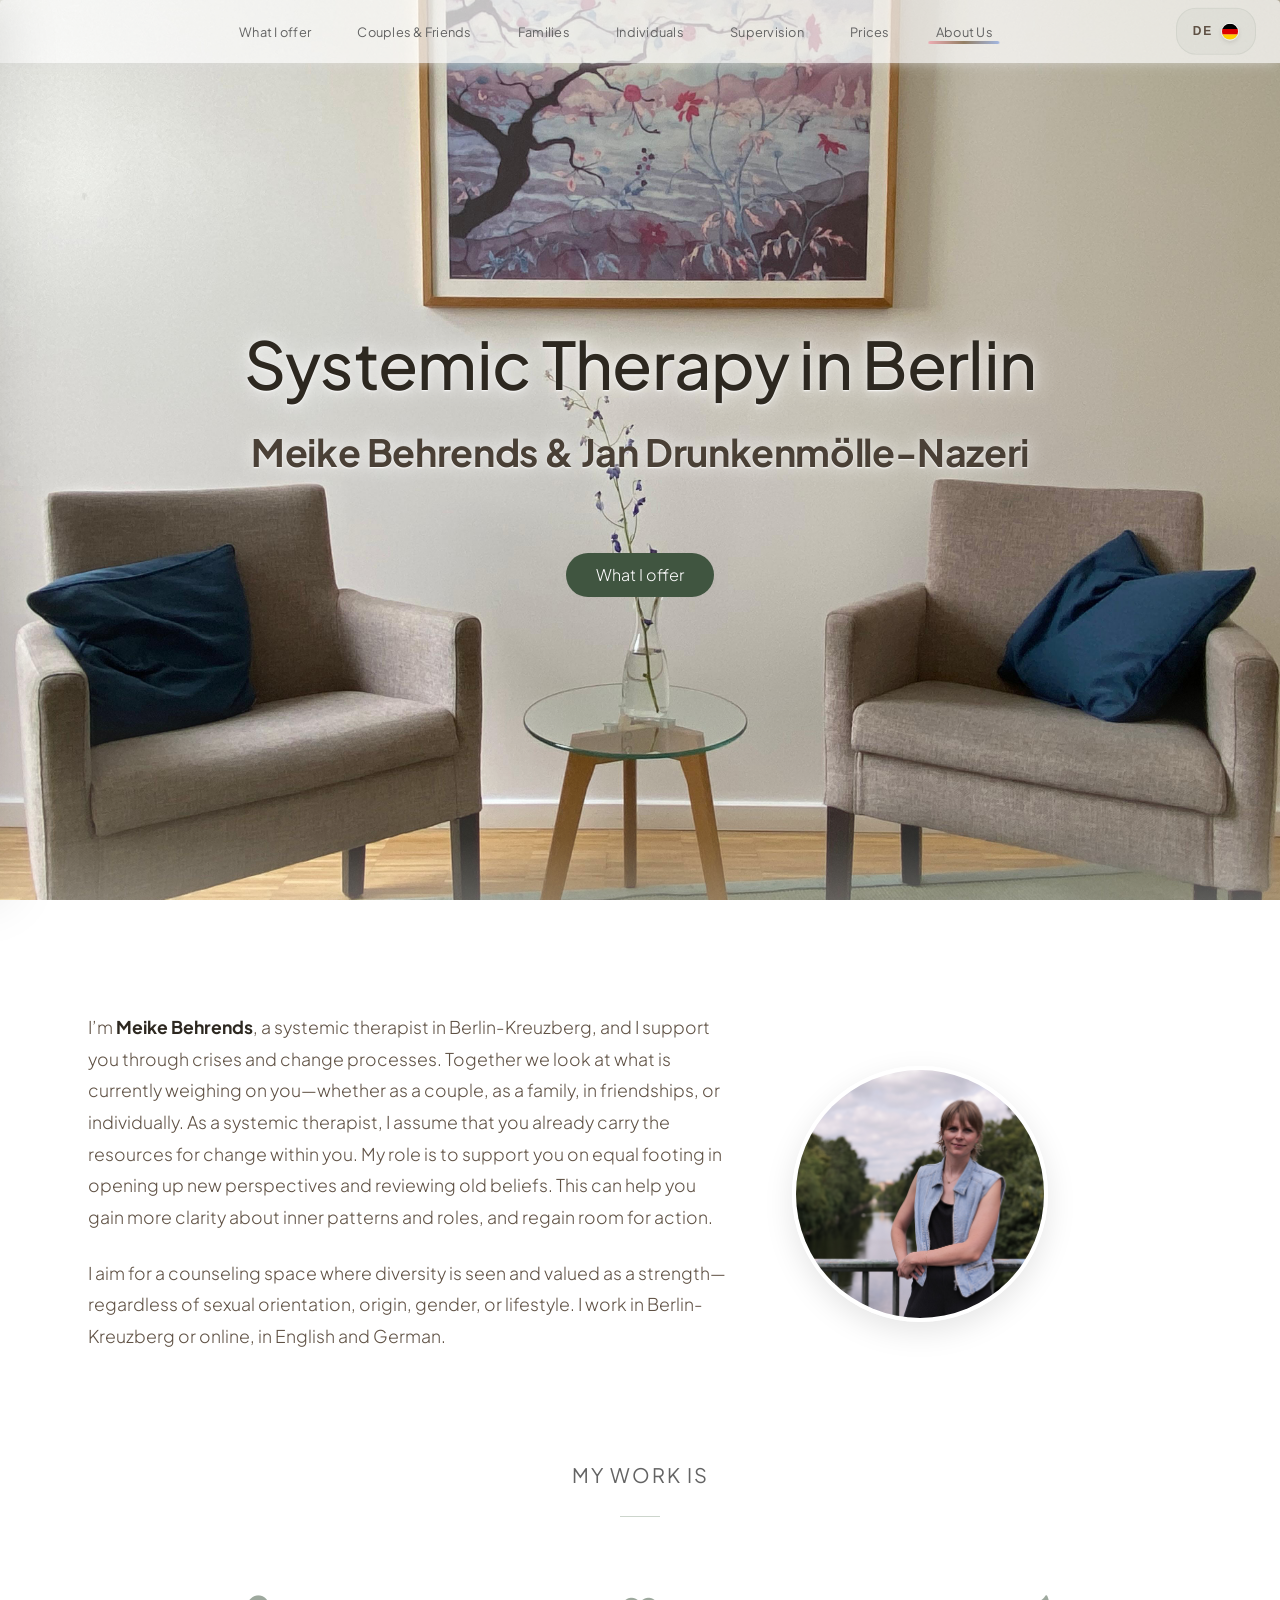
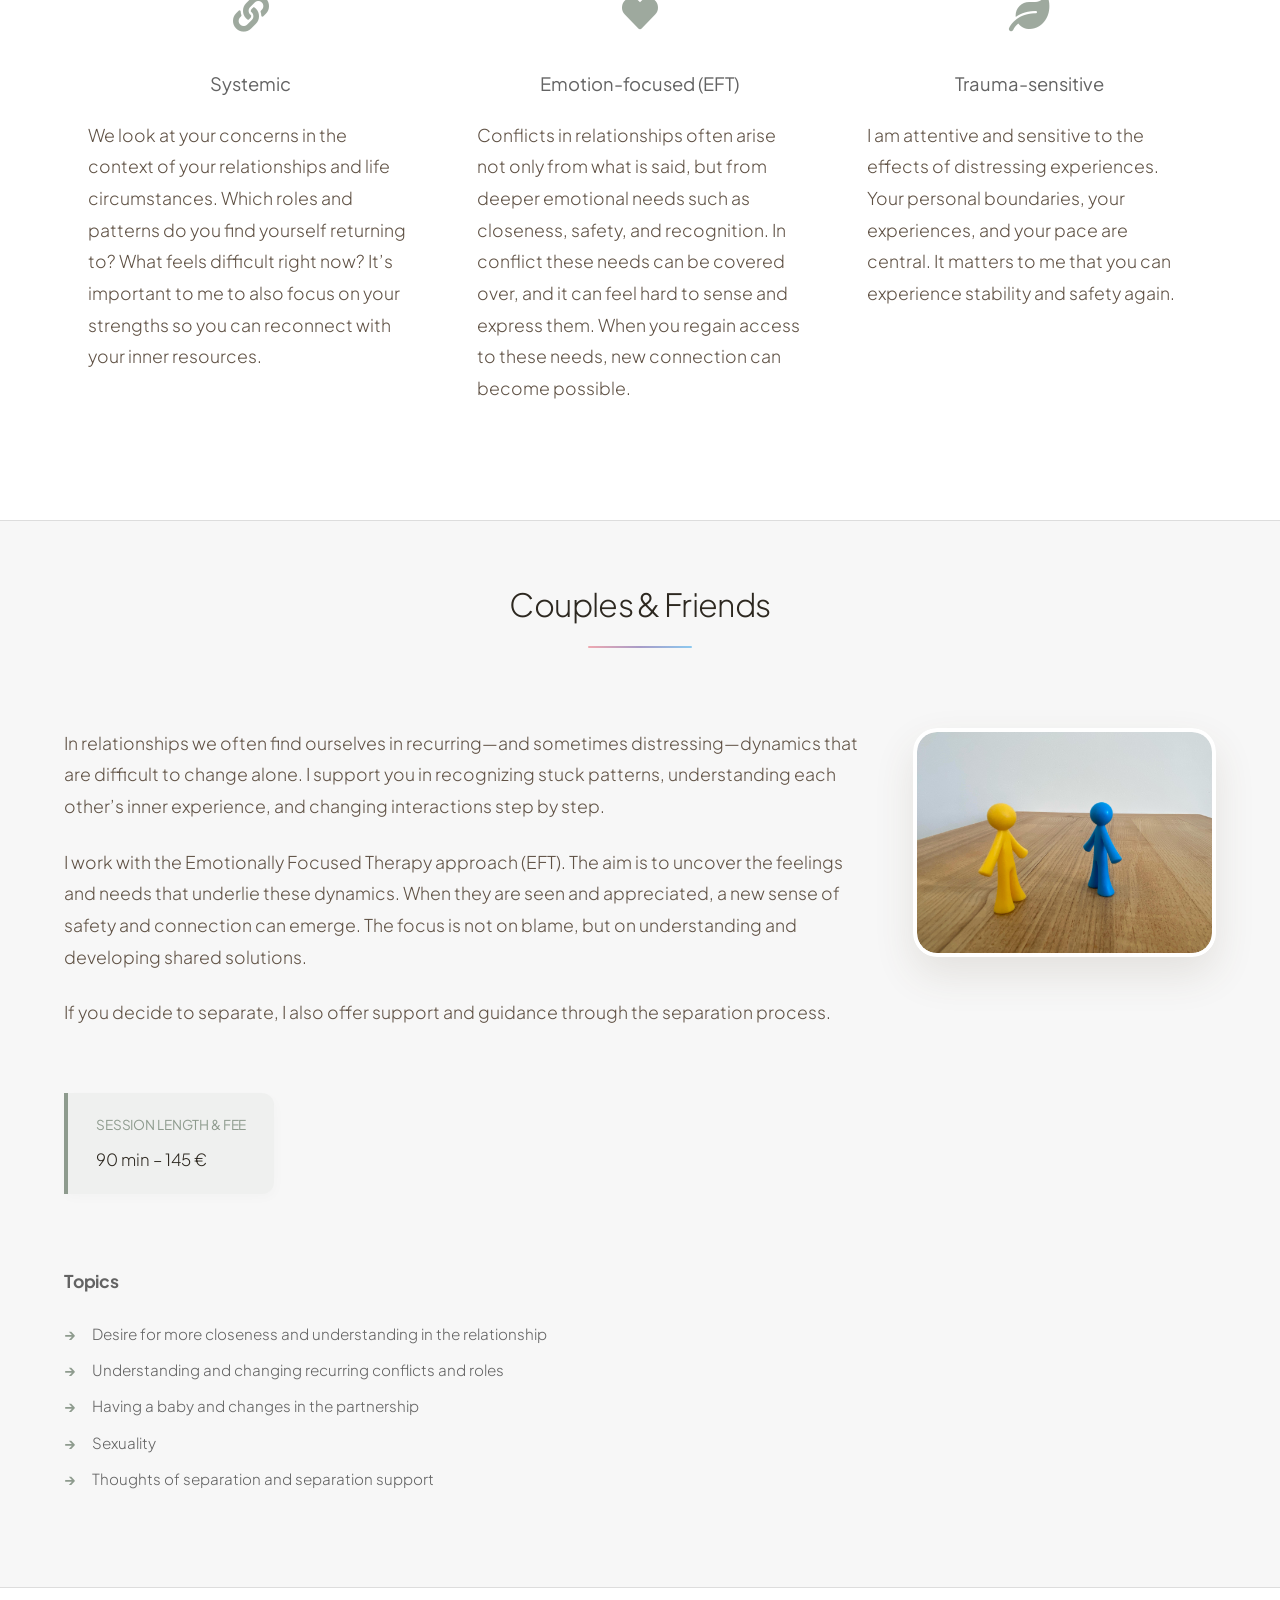
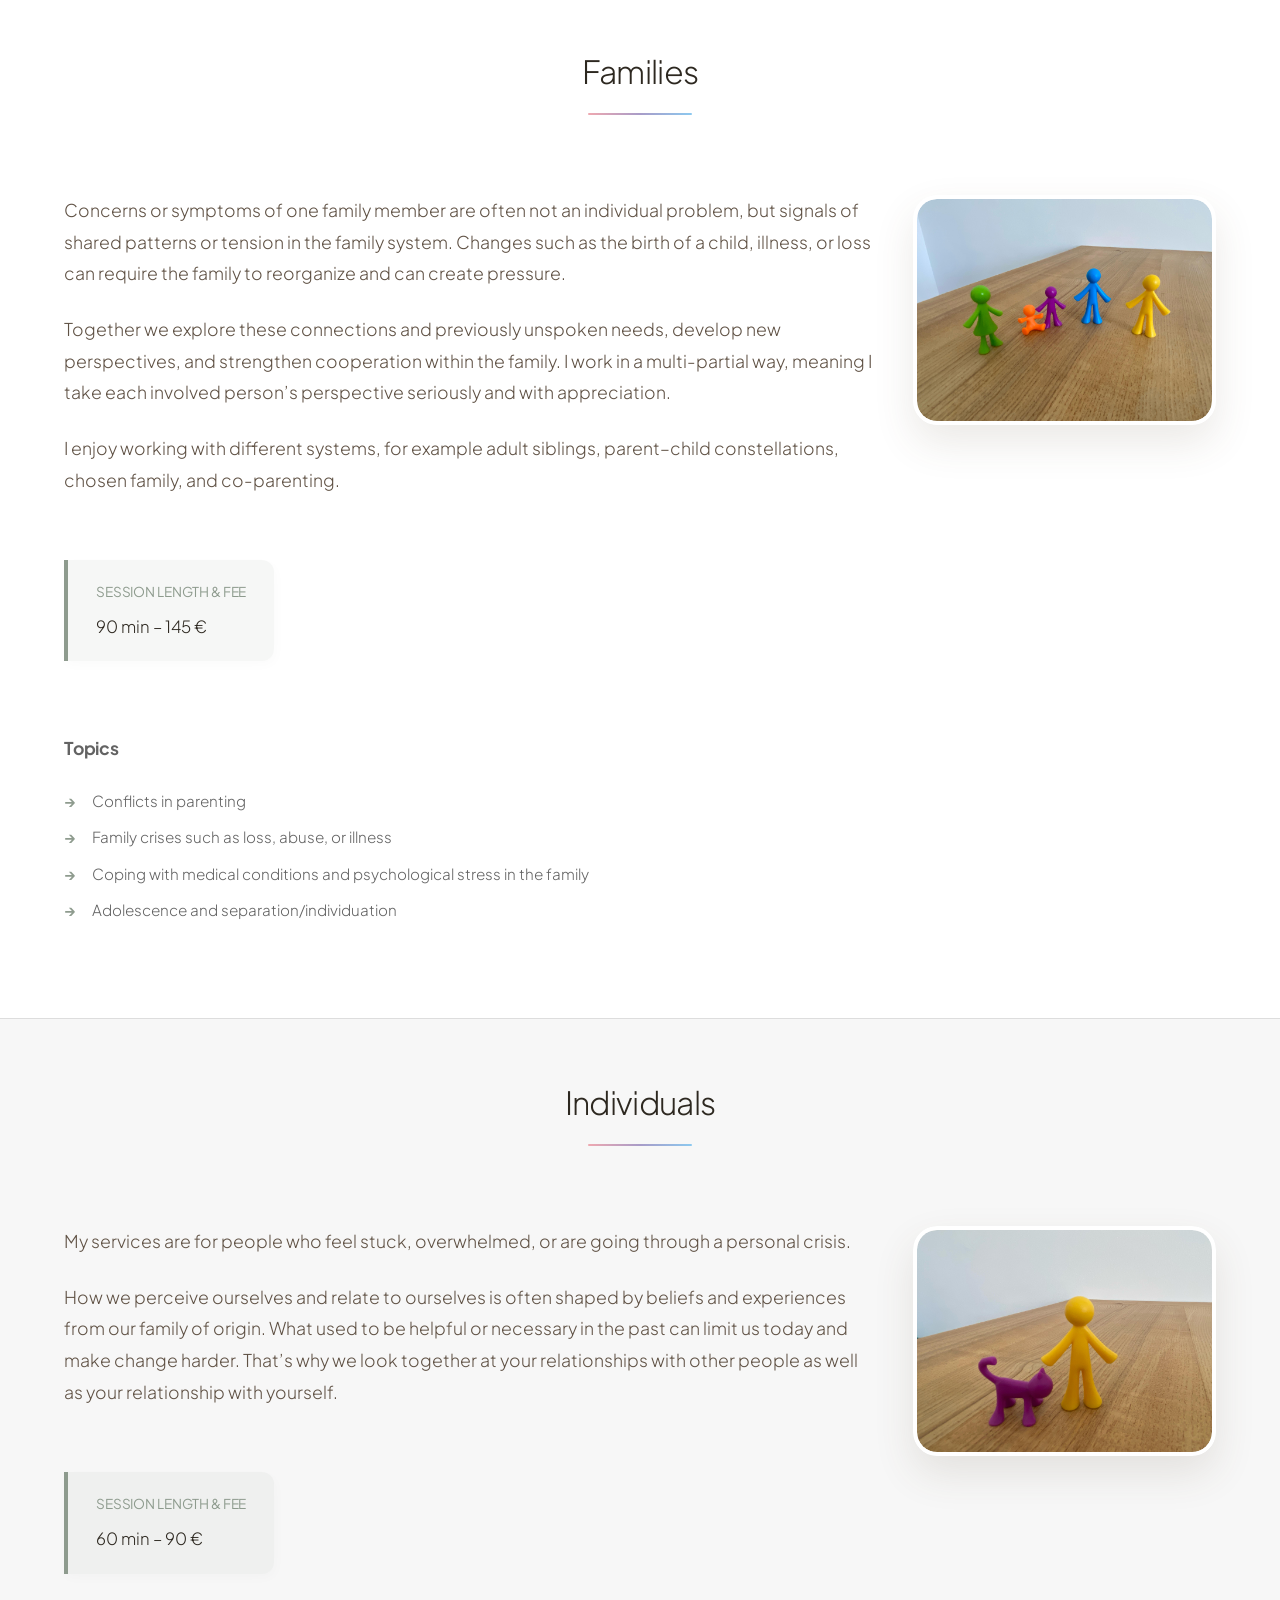
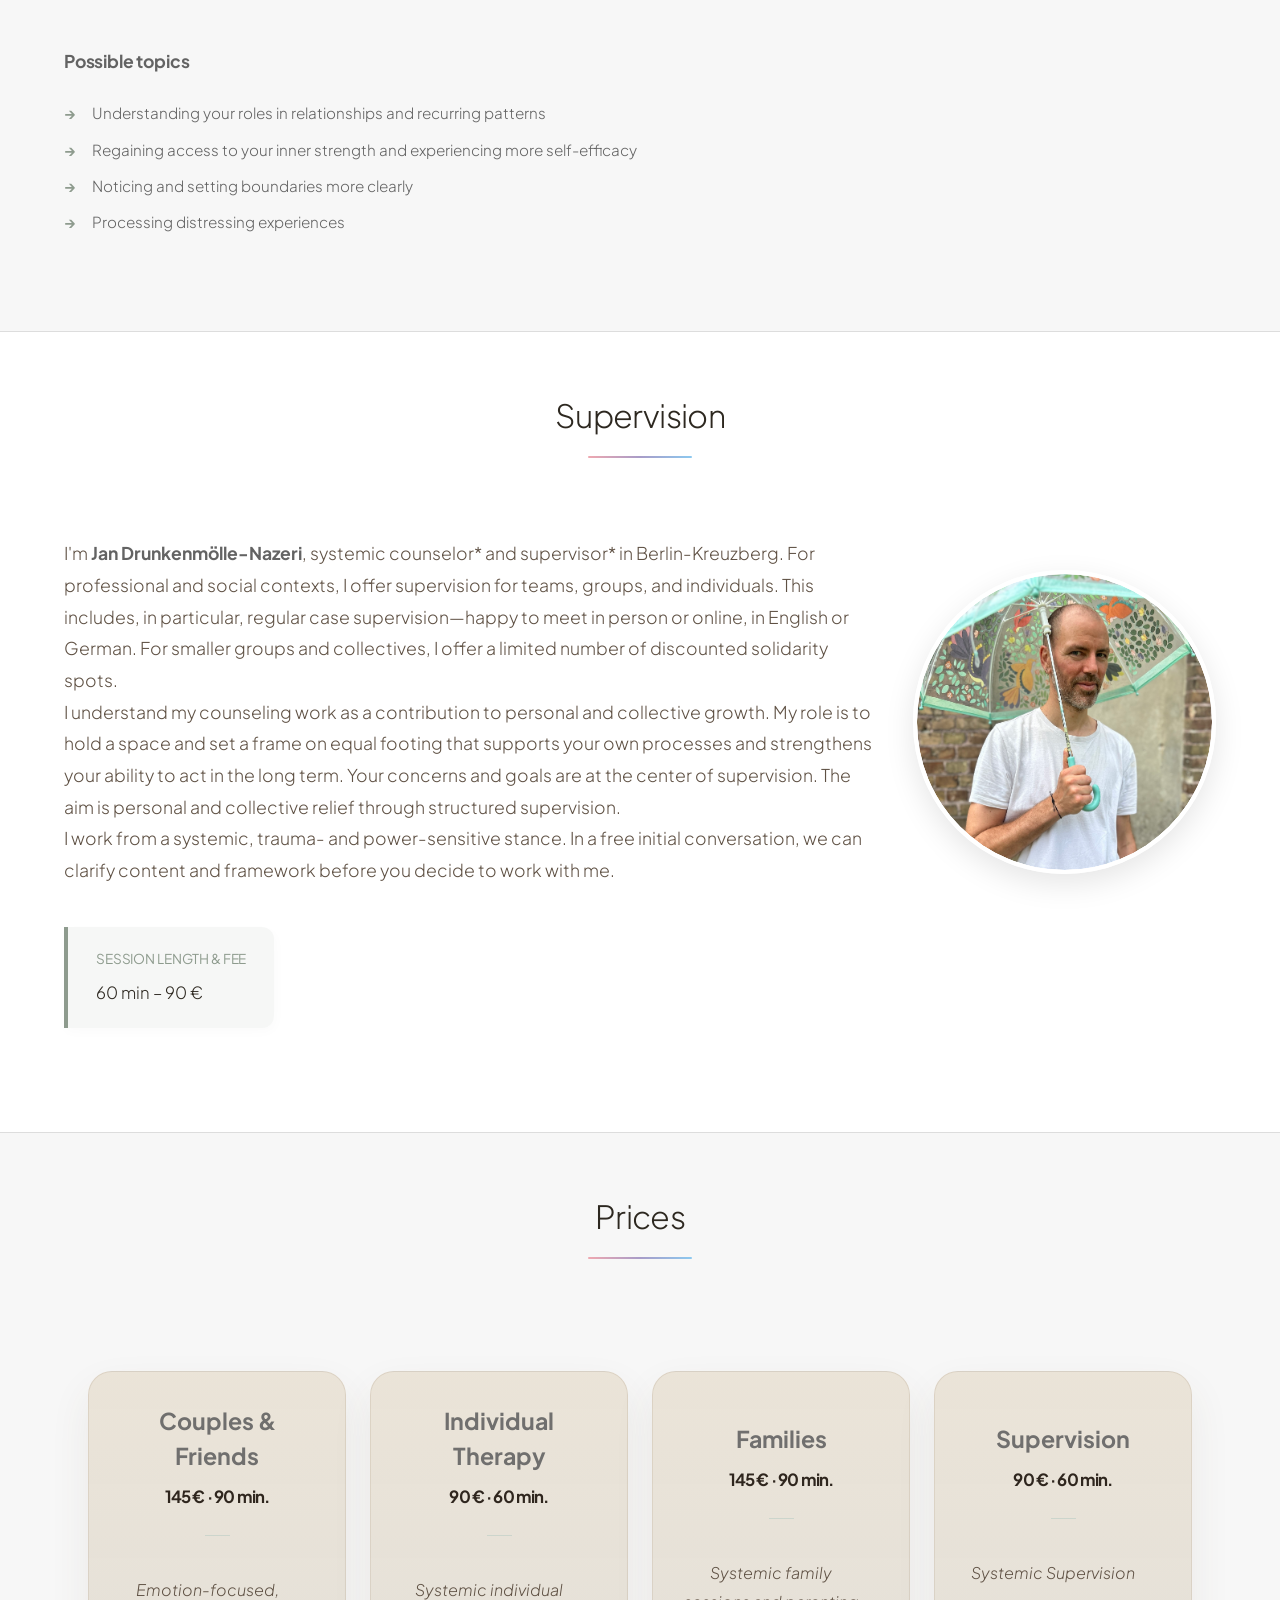
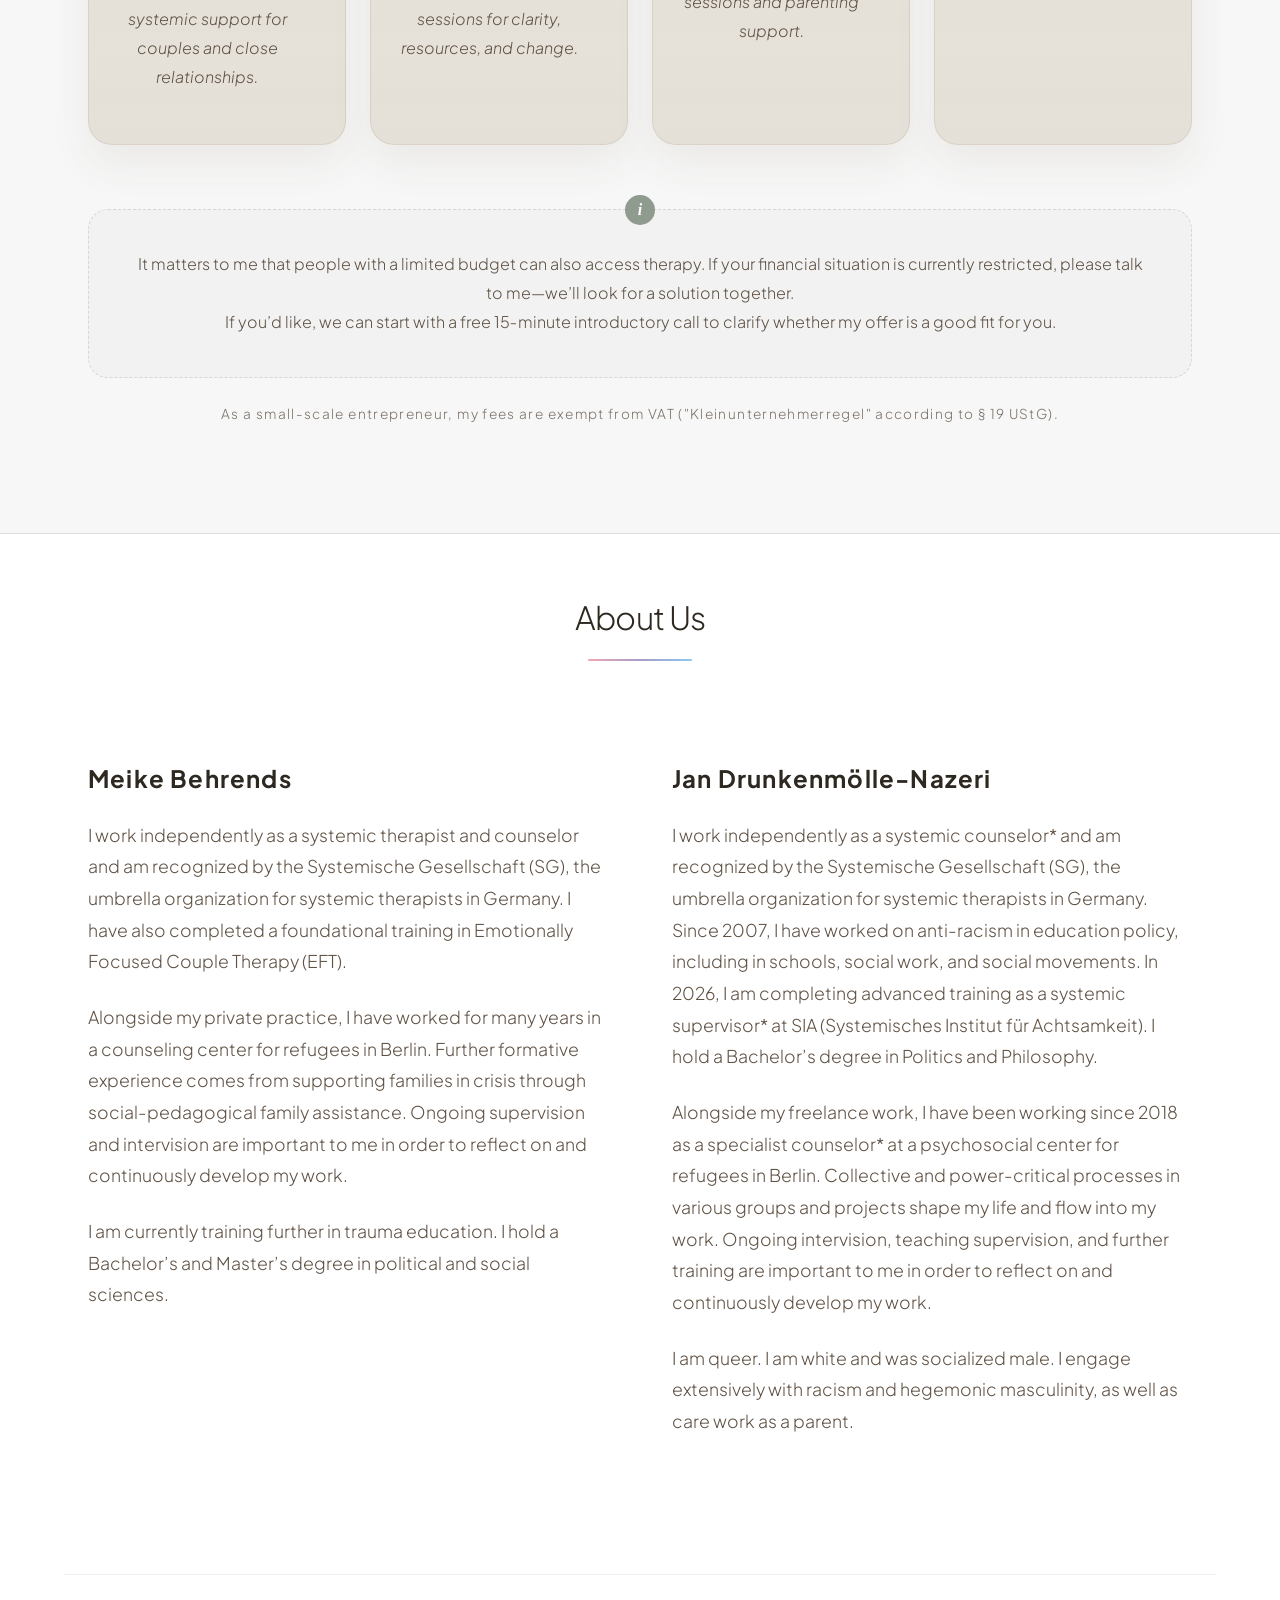
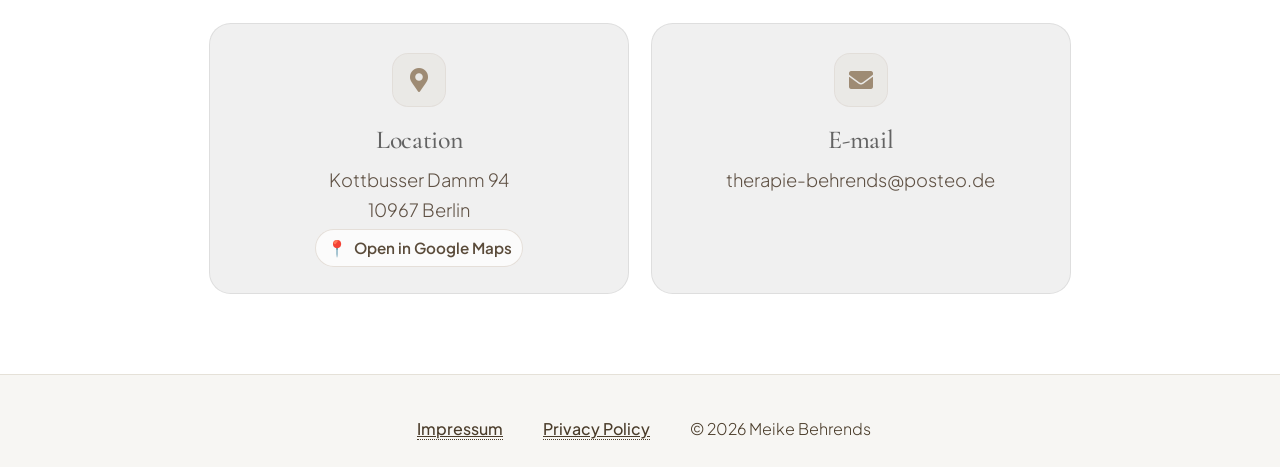
==== commit c11a9399: "removed phone box" ====
--- a/index.html
+++ b/index.html
@@ -325,17 +325,6 @@
             </article>
             <article class="contact-card">
               <span class="contact-card__icon" aria-hidden="true"
-                ><span class="icon solid fa-phone"></span
-              ></span>
-              <div class="contact-card__body">
-                <h3 data-i18n="contact_phone_title">Phone</h3>
-                <p data-i18n-html="contact_phone_text">
-                  <a href="tel:+4917672160724">0176 72160724</a>
-                </p>
-              </div>
-            </article>
-            <article class="contact-card">
-              <span class="contact-card__icon" aria-hidden="true"
                 ><span class="icon solid fa-envelope"></span
               ></span>
               <div class="contact-card__body">
--- a/assets/css/site.css
+++ b/assets/css/site.css
@@ -1288,10 +1288,10 @@
   text-align: center;
 }
 
-/* Center the cards nicely on wide screens (Location, Phone, E-mail) */
+/* With only 2 cards (Location + E-mail), center them nicely on wide screens */
 @media screen and (min-width: 981px) {
   .contact-grid {
-    grid-template-columns: repeat(3, minmax(220px, 320px));
+    grid-template-columns: repeat(2, minmax(260px, 420px));
     justify-content: center;
   }
 }
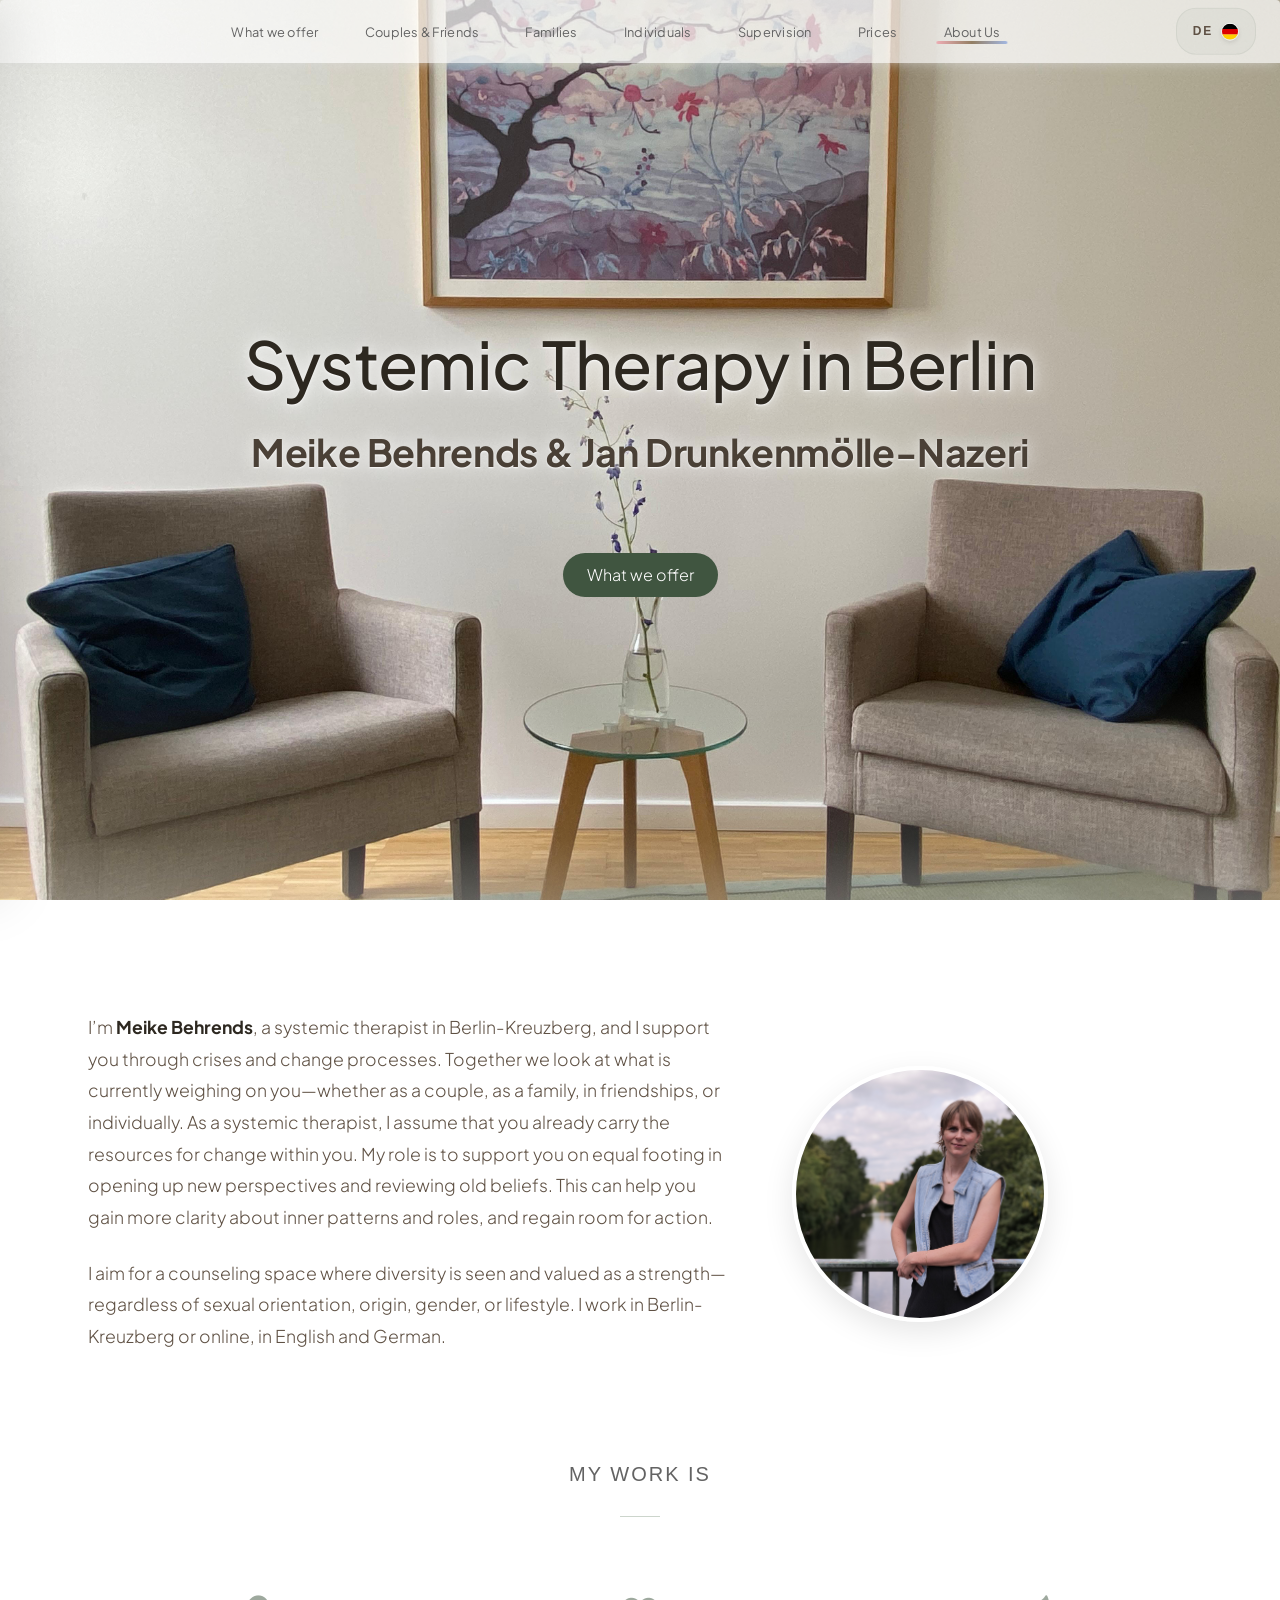
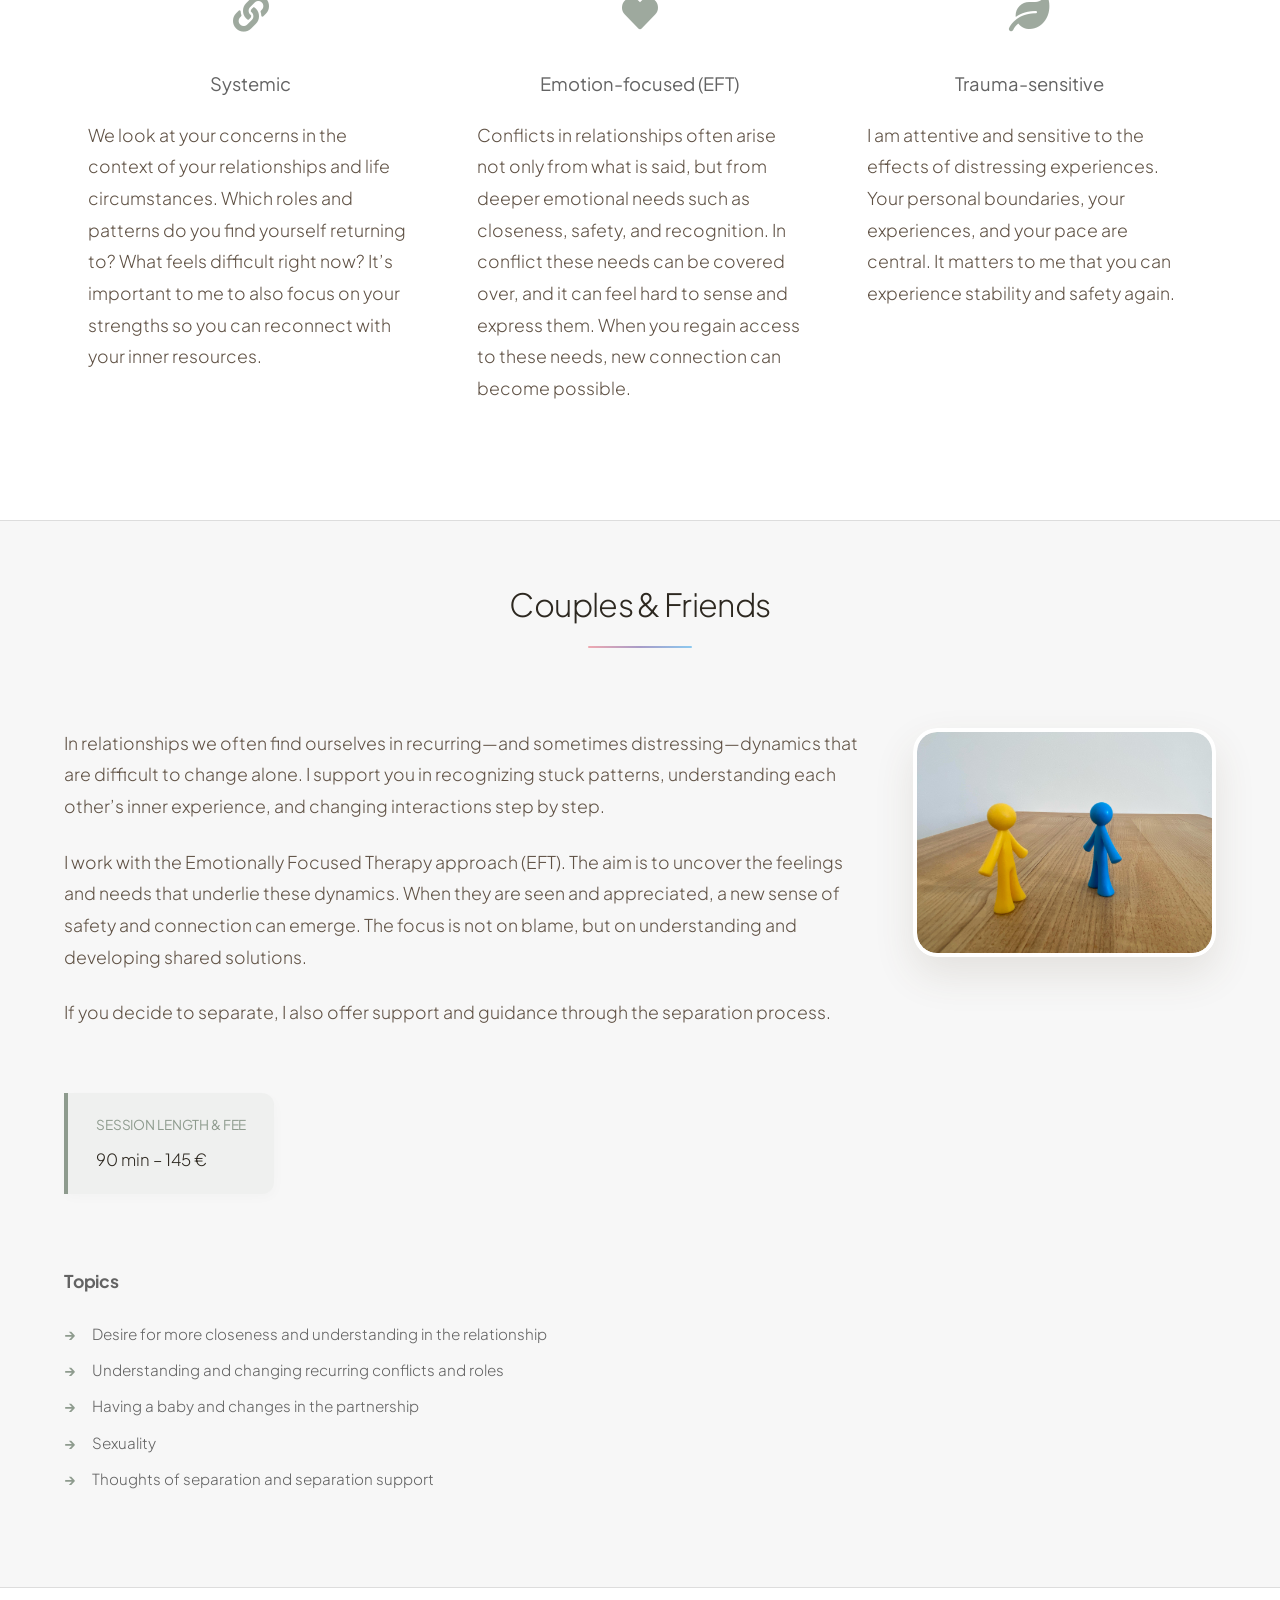
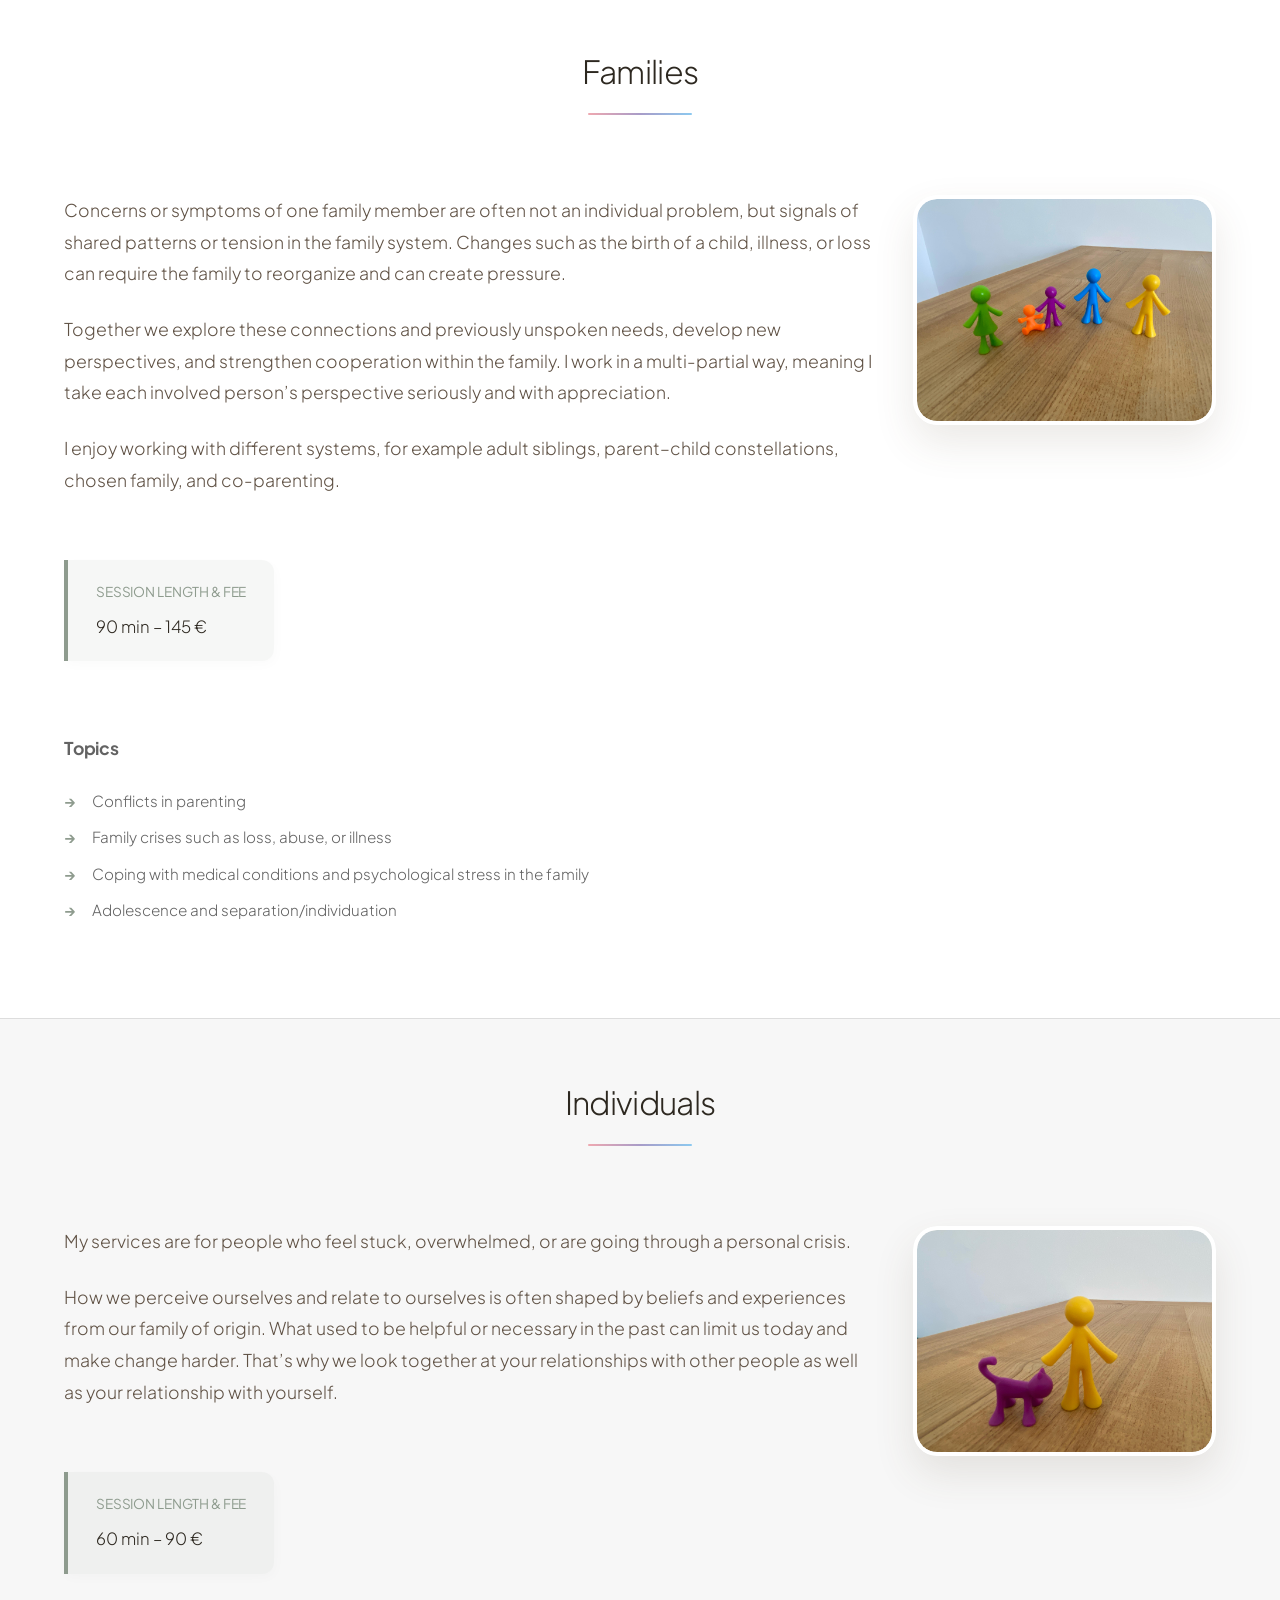
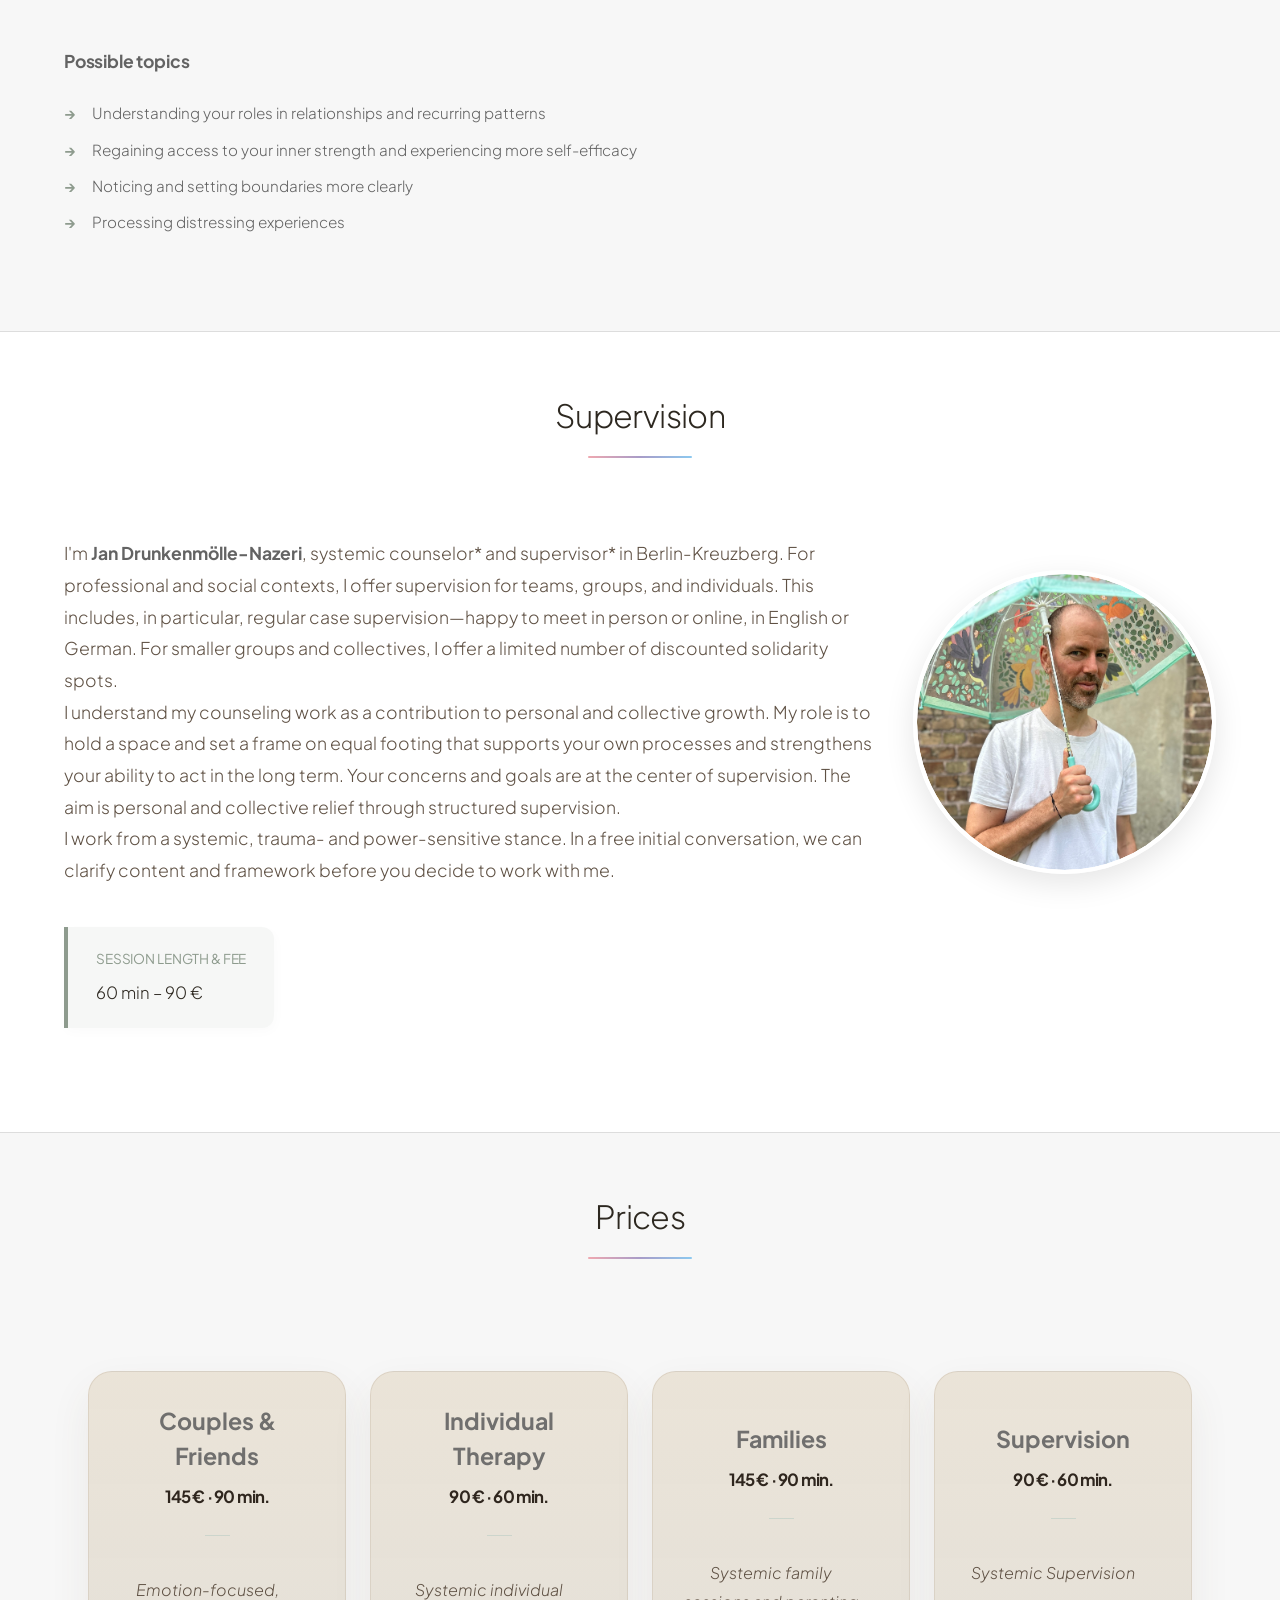
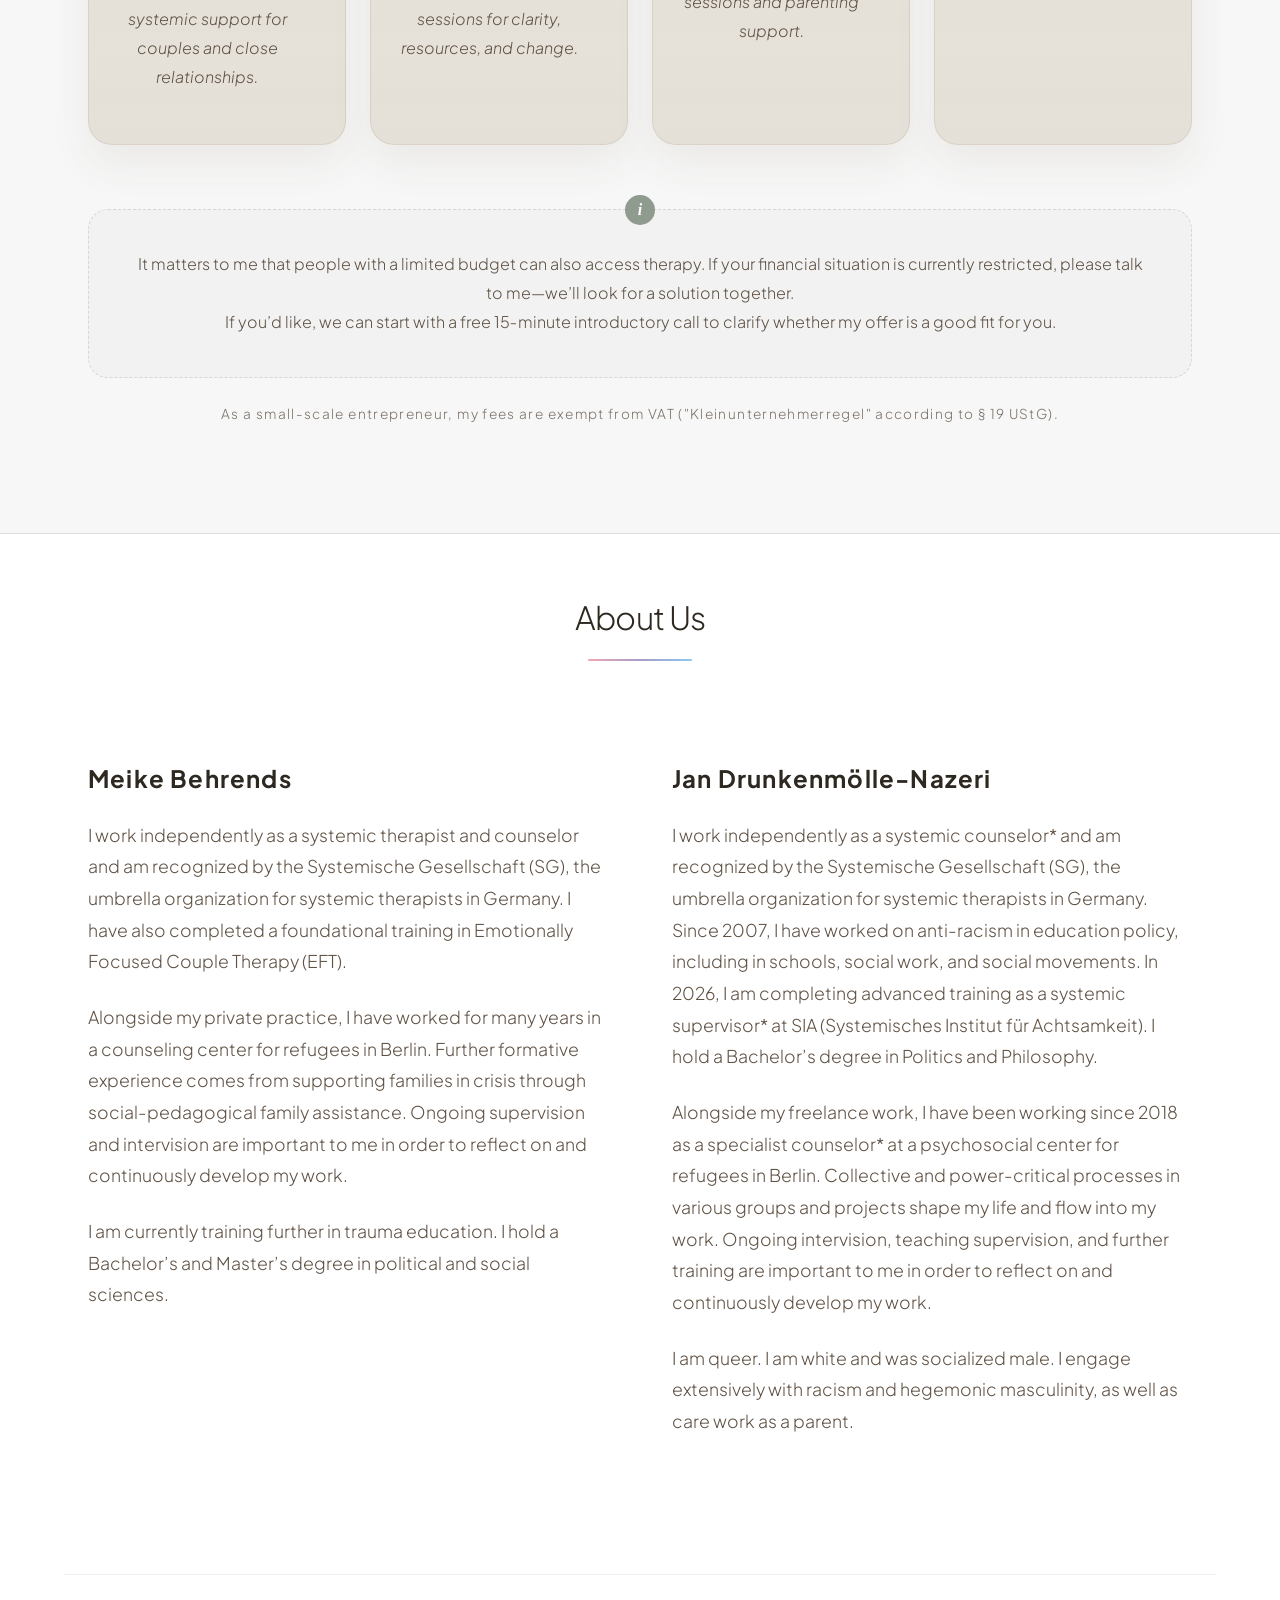
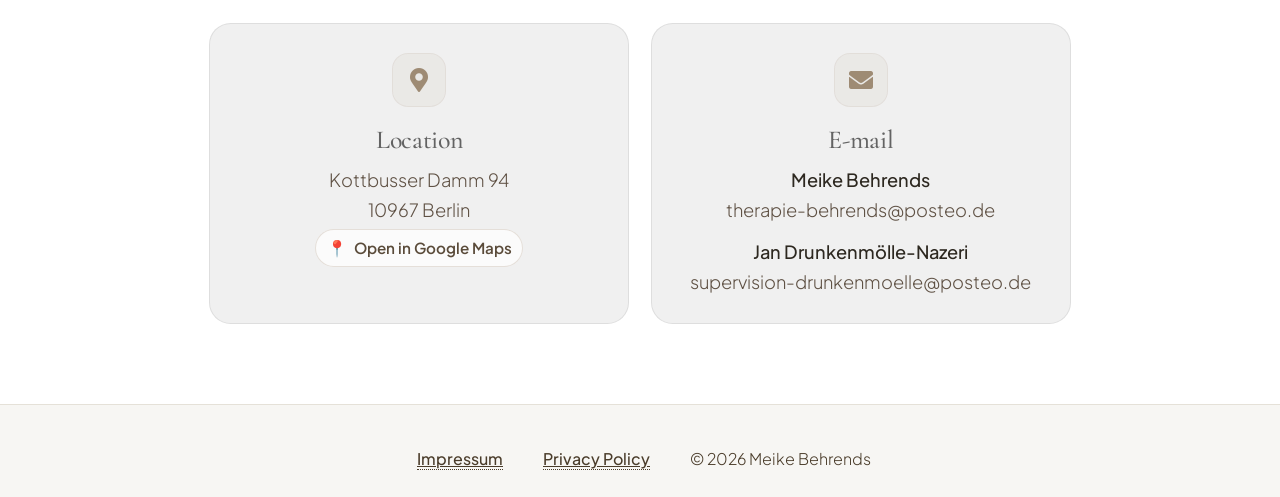
==== commit a702ffb0: "Mobile layout fixes and second contact email - Show Jan's photo above his text on mobile, like Meike" ====
--- a/index.html
+++ b/index.html
@@ -159,7 +159,7 @@
                   decoding="async"
               /></span>
             </div>
-            <div class="intro-work" data-i18n-html="intro_work"><p class="intro-section-title"><strong>My work is</strong></p><div class="work-pillars"><div class="pillar"><div class="pillar-icon"><span class="icon solid fa-link"></span></div><strong>Systemic</strong><p>We look at your concerns in the context of your relationships and life circumstances. Which roles and patterns do you find yourself returning to? What feels difficult right now? It’s important to me to also focus on your strengths so you can reconnect with your inner resources.</p></div><div class="pillar"><div class="pillar-icon"><span class="icon solid fa-heart"></span></div><strong>Emotion-focused (EFT)</strong><p>Conflicts in relationships often arise not only from what is said, but from deeper emotional needs such as closeness, safety, and recognition. In conflict these needs can be covered over, and it can feel hard to sense and express them. When you regain access to these needs, new connection can become possible.</p></div><div class="pillar"><div class="pillar-icon"><span class="icon solid fa-leaf"></span></div><strong>Trauma-sensitive</strong><p>I am attentive and sensitive to the effects of distressing experiences. Your personal boundaries, your experiences, and your pace are central. It matters to me that you can experience stability and safety again.</p></div></div></div>
+            <div class="intro-work" data-i18n-html="intro_work"><button type="button" class="intro-section-title"><strong>My work is</strong><span class="intro-chevron" aria-hidden="true"></span></button><div class="work-pillars"><div class="pillar"><div class="pillar-icon"><span class="icon solid fa-link"></span></div><strong>Systemic</strong><p>We look at your concerns in the context of your relationships and life circumstances. Which roles and patterns do you find yourself returning to? What feels difficult right now? It’s important to me to also focus on your strengths so you can reconnect with your inner resources.</p></div><div class="pillar"><div class="pillar-icon"><span class="icon solid fa-heart"></span></div><strong>Emotion-focused (EFT)</strong><p>Conflicts in relationships often arise not only from what is said, but from deeper emotional needs such as closeness, safety, and recognition. In conflict these needs can be covered over, and it can feel hard to sense and express them. When you regain access to these needs, new connection can become possible.</p></div><div class="pillar"><div class="pillar-icon"><span class="icon solid fa-leaf"></span></div><strong>Trauma-sensitive</strong><p>I am attentive and sensitive to the effects of distressing experiences. Your personal boundaries, your experiences, and your pace are central. It matters to me that you can experience stability and safety again.</p></div></div></div>
           </div>
         </section>
 
@@ -330,7 +330,7 @@
               <div class="contact-card__body">
                 <h3 data-i18n="contact_email_title">E-Mail</h3>
                 <p data-i18n-html="contact_email_text">
-                  <a href="mailto:therapie-behrends@posteo.de">therapie-behrends@posteo.de</a>
+                  <span class="contact-name">Meike Behrends</span><a href="mailto:therapie-behrends@posteo.de"><span class="nobr">therapie-behrends</span><wbr><span class="nobr">@posteo.de</span></a><span class="contact-name">Jan Drunkenmölle-Nazeri</span><a href="mailto:supervison-drunkenmoelle@posteo.de"><span class="nobr">supervison-drunkenmoelle</span><wbr><span class="nobr">@posteo.de</span></a>
                 </p>
               </div>
             </article>
--- a/assets/css/site.css
+++ b/assets/css/site.css
@@ -454,8 +454,21 @@
   width: 100%;
 }
 
-/* Extra breathing room before "My work is / Meine Arbeit ist" */
-#intro .intro-work p.intro-section-title {
+/* Extra breathing room before "My work is / Meine Arbeit ist".
+   It is a <button> (it toggles the topics on mobile), so the template's
+   button styles are reset here to keep it looking like a plain title on desktop. */
+#intro .intro-work .intro-section-title {
+  display: block;
+  width: 100%;
+  height: auto;
+  min-width: 0;
+  padding: 0;
+  border-radius: 0;
+  background: transparent;
+  box-shadow: none;
+  cursor: default;
+  white-space: normal;
+  line-height: inherit;
   margin-top: 5rem;
   margin-bottom: 2.5rem;
   text-align: center;
@@ -463,11 +476,16 @@
   font-weight: 400;
   text-transform: uppercase;
   letter-spacing: 0.1em;
-  color: #8e9b8e; /* Sage green accent */
+  color: #8e9b8e !important; /* Sage green accent; !important beats the template's #main button color */
   position: relative;
 }
 
-#intro .intro-work p.intro-section-title::after {
+/* The chevron is only used on mobile */
+#intro .intro-chevron {
+  display: none;
+}
+
+#intro .intro-work .intro-section-title::after {
   content: "";
   display: block;
   width: 40px;
@@ -521,6 +539,84 @@
   }
   .pillar p {
     text-align: center;
+  }
+
+  /* --- Collapsible "My work is" (mobile only) ---
+     The second grid row holds the topics. It animates from 0fr (closed)
+     to 1fr (open), which gives a smooth height transition without JS measuring. */
+  #intro .intro-work {
+    display: grid;
+    grid-template-rows: auto 0fr;
+    align-content: start; /* stops leftover space stretching the button row mid-animation */
+    transition: grid-template-rows 0.4s ease;
+  }
+
+  #intro .intro-work:has(> .intro-section-title[aria-expanded="true"]) {
+    grid-template-rows: auto 1fr;
+  }
+
+  /* Pill-shaped toggle button */
+  #intro .intro-work .intro-section-title {
+    display: inline-flex;
+    align-items: center;
+    gap: 0.75rem;
+    justify-self: center;
+    width: auto;
+    margin: 3rem 0 0;
+    padding: 0.8rem 1.75rem;
+    border-radius: 999px;
+    box-shadow: inset 0 0 0 1px #ccd5cc;
+    font-size: 1rem;
+    cursor: pointer;
+    transition: background-color 0.2s ease;
+  }
+
+  #intro .intro-work .intro-section-title:hover,
+  #intro .intro-work .intro-section-title[aria-expanded="true"] {
+    background-color: rgba(142, 155, 142, 0.1);
+  }
+
+  #intro .intro-work .intro-section-title:focus-visible {
+    outline: 2px solid #8e9b8e;
+    outline-offset: 3px;
+  }
+
+  /* No divider line under the pill */
+  #intro .intro-work .intro-section-title::after {
+    display: none;
+  }
+
+  /* Chevron drawn with two borders; rotates to point up when open */
+  #intro .intro-chevron {
+    display: inline-block;
+    width: 0.5em;
+    height: 0.5em;
+    border-right: 2px solid currentColor;
+    border-bottom: 2px solid currentColor;
+    transform: translateY(-25%) rotate(45deg);
+    transition: transform 0.3s ease;
+  }
+
+  #intro .intro-section-title[aria-expanded="true"] .intro-chevron {
+    transform: translateY(25%) rotate(-135deg);
+  }
+
+  /* Topics are clipped while closed, and hidden from keyboard/screen readers */
+  #intro .work-pillars {
+    min-height: 0;
+    overflow: hidden;
+    margin-top: 0;
+    visibility: hidden;
+    transition: visibility 0.4s;
+  }
+
+  #intro .intro-work:has(> .intro-section-title[aria-expanded="true"]) .work-pillars {
+    visibility: visible;
+  }
+
+  /* Space between the pill and the first topic (inside the clipped area) */
+  #intro .work-pillars > .pillar:first-child {
+    margin-top: 3rem;
   }
 }
 
@@ -887,7 +983,8 @@
    ============================================================ */
 .about-me-grid {
   display: grid;
-  grid-template-columns: repeat(auto-fit, minmax(350px, 1fr));
+  /* min() lets a column shrink below 350px on narrow phones instead of overflowing */
+  grid-template-columns: repeat(auto-fit, minmax(min(350px, 100%), 1fr));
   gap: 4rem;
   margin-bottom: 4rem;
   text-align: left;
@@ -957,6 +1054,24 @@
   text-decoration: none;
   border-bottom: 1px solid rgba(142, 155, 142, 0.2);
   transition: all 0.3s ease;
+}
+
+/* Name label above each email address in the E-Mail card */
+.contact-card__body .contact-name {
+  display: block;
+  font-weight: 500;
+  color: #2d2820;
+}
+
+/* Space between Meike's address and Jan's name */
+.contact-card__body a + .contact-name {
+  margin-top: 0.75rem;
+}
+
+/* Each address is split into "name" and "@domain" parts that never break
+   internally; on narrow phones the line can only wrap before the "@". */
+.contact-card__body .nobr {
+  white-space: nowrap;
 }
 
 .contact-card__body a:hover {
@@ -1182,6 +1297,23 @@
   #second .service-card,
   #individual .service-card {
     display: none;
+  }
+
+  /* Center the "Session length & fee" boxes in every section on mobile.
+     As a block with fit-content width, auto margins center it regardless
+     of the parent's text-align (which differs between sections). */
+  .price-info {
+    display: flex;
+    width: fit-content;
+    margin-left: auto;
+    margin-right: auto;
+    text-align: center;
+  }
+
+  /* Show Jan's photo above his text on mobile, like Meike's intro */
+  #supervision .service-card {
+    order: -1;
+    margin: 0 auto 1rem;
   }
 
   /* On mobile/tablet, keep service text inside the content width,
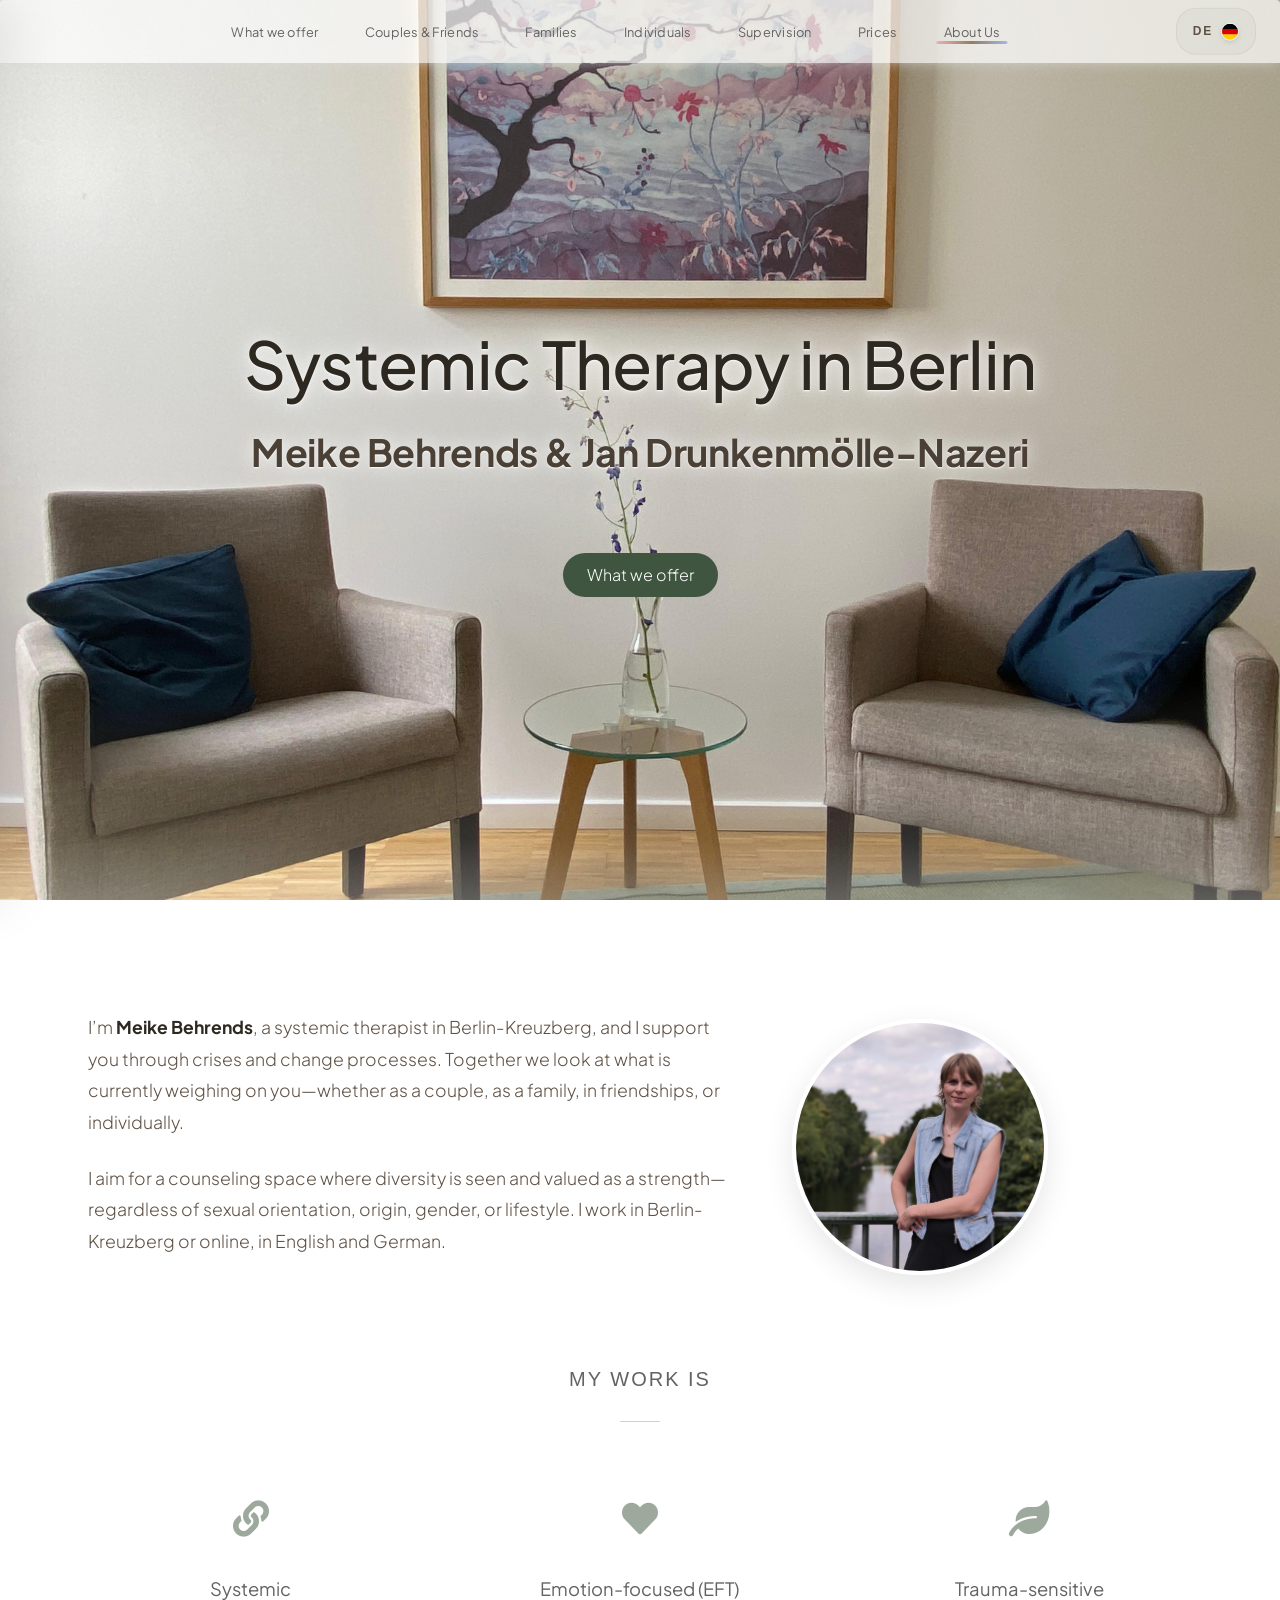
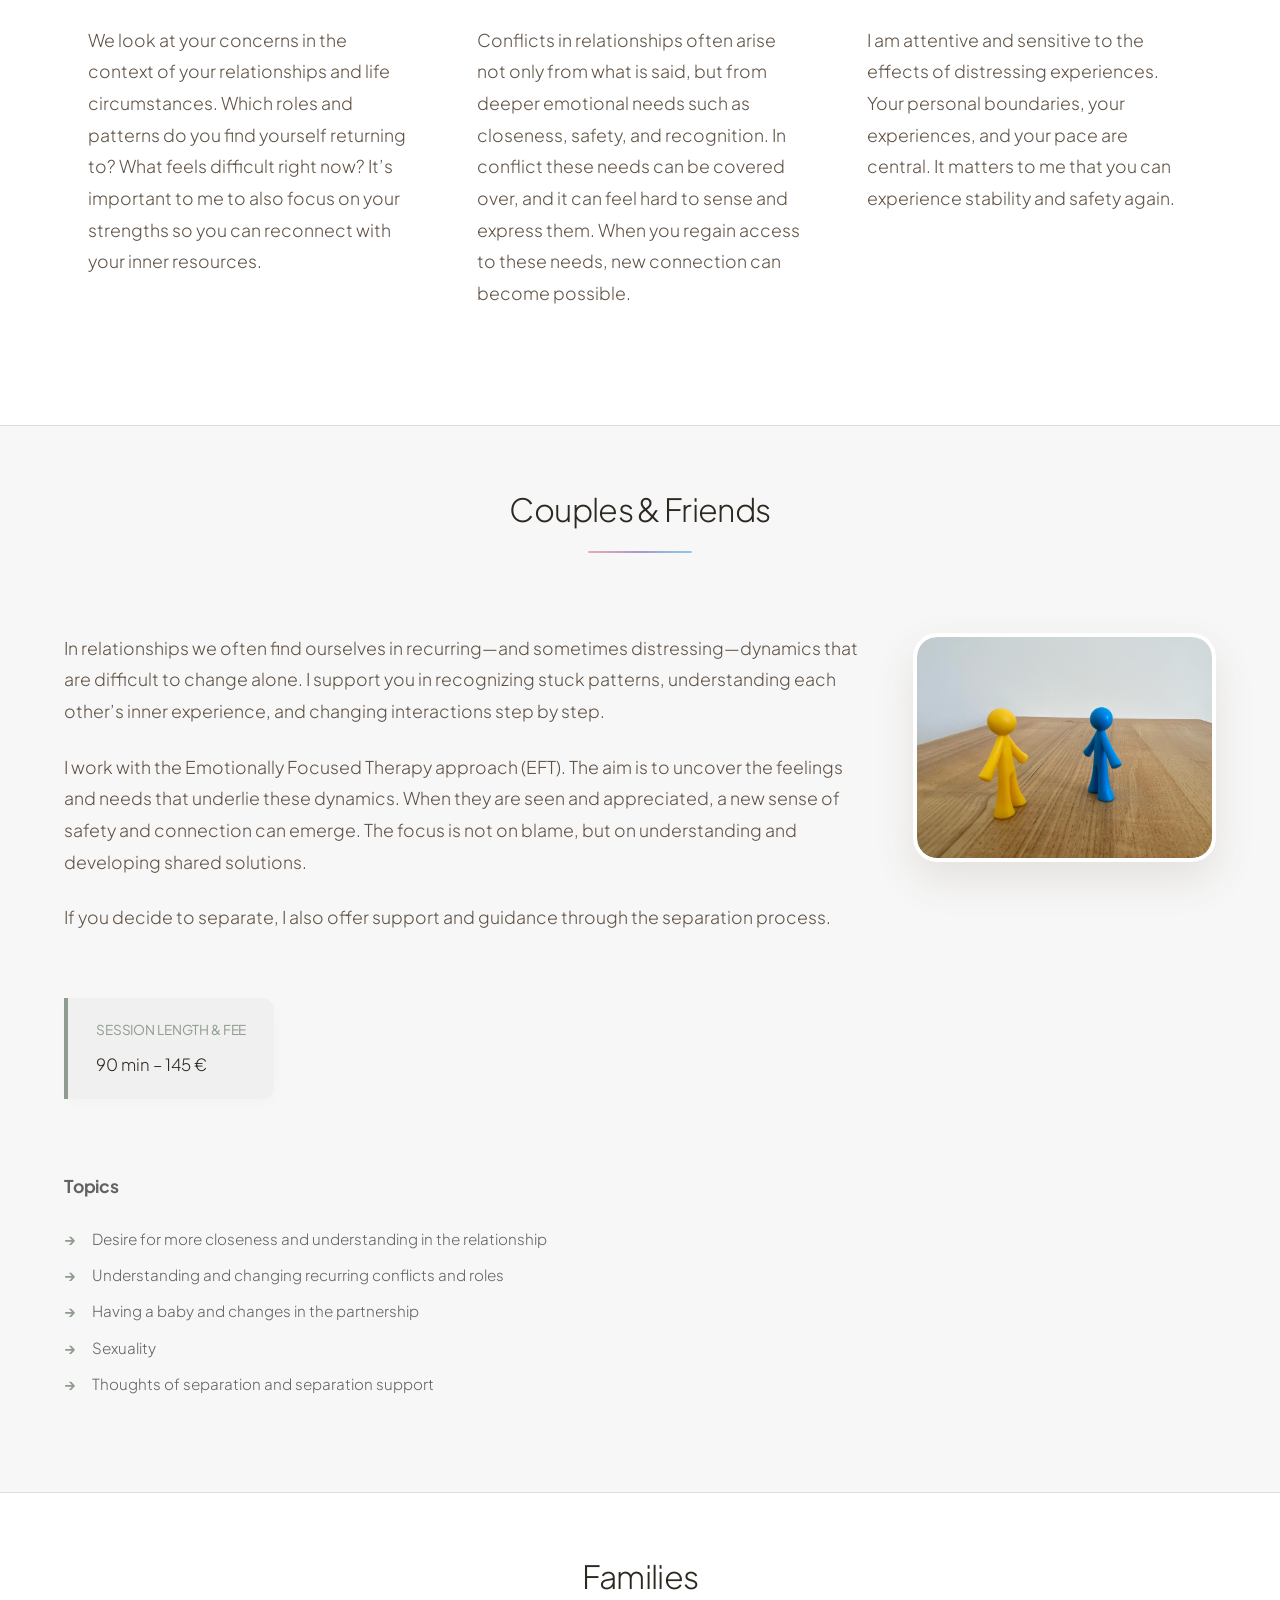
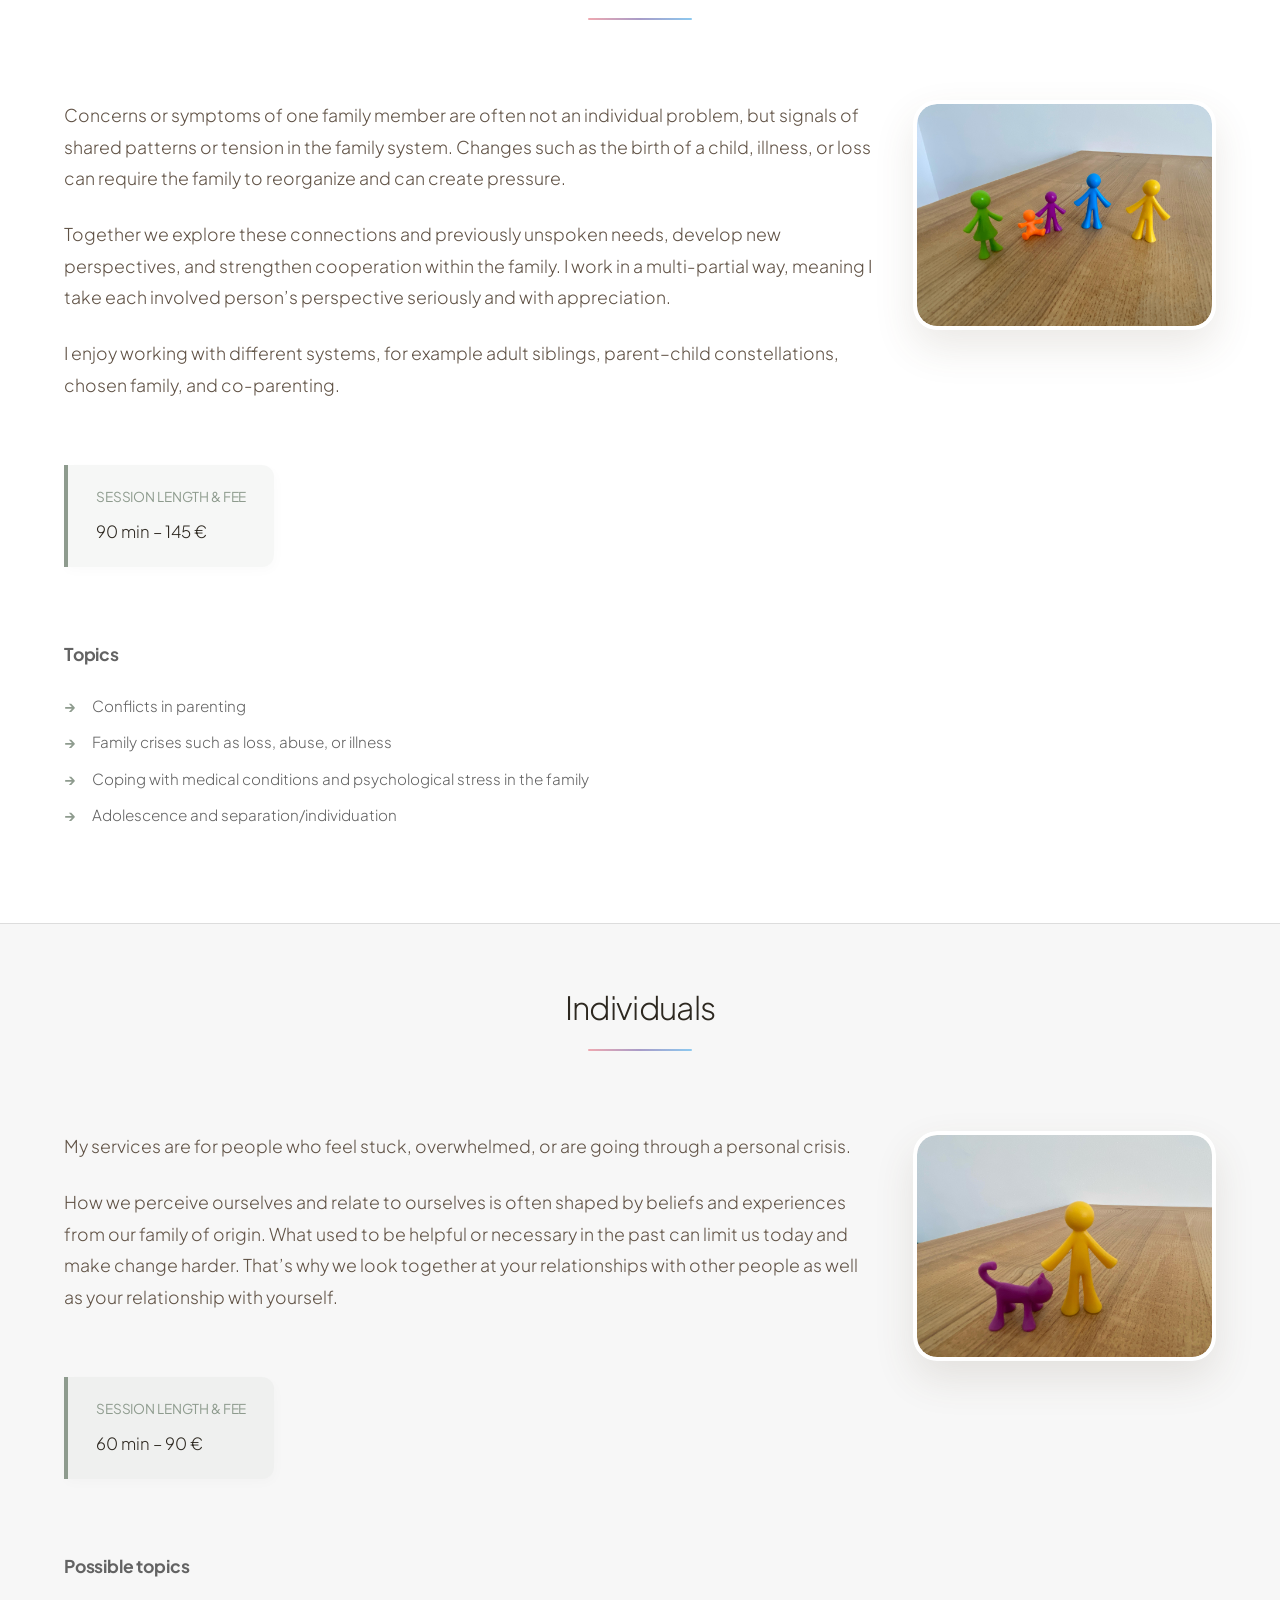
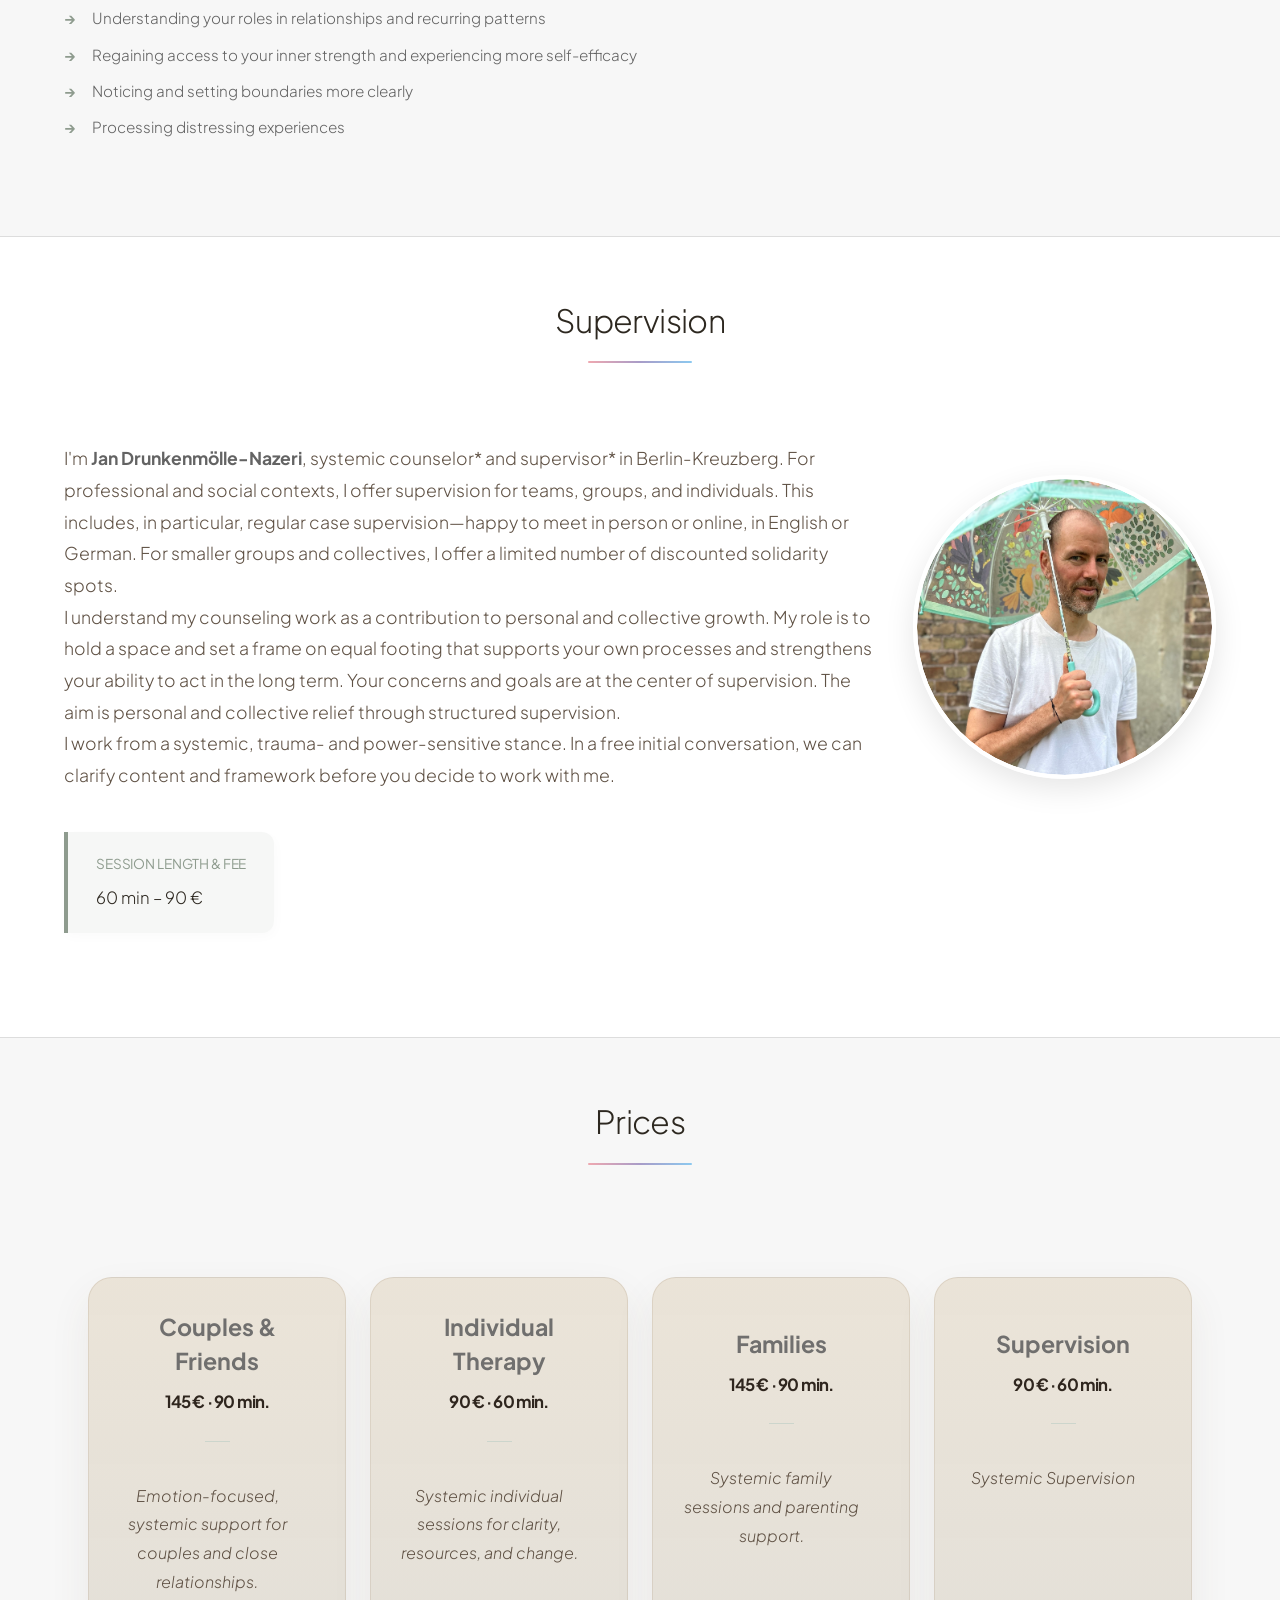
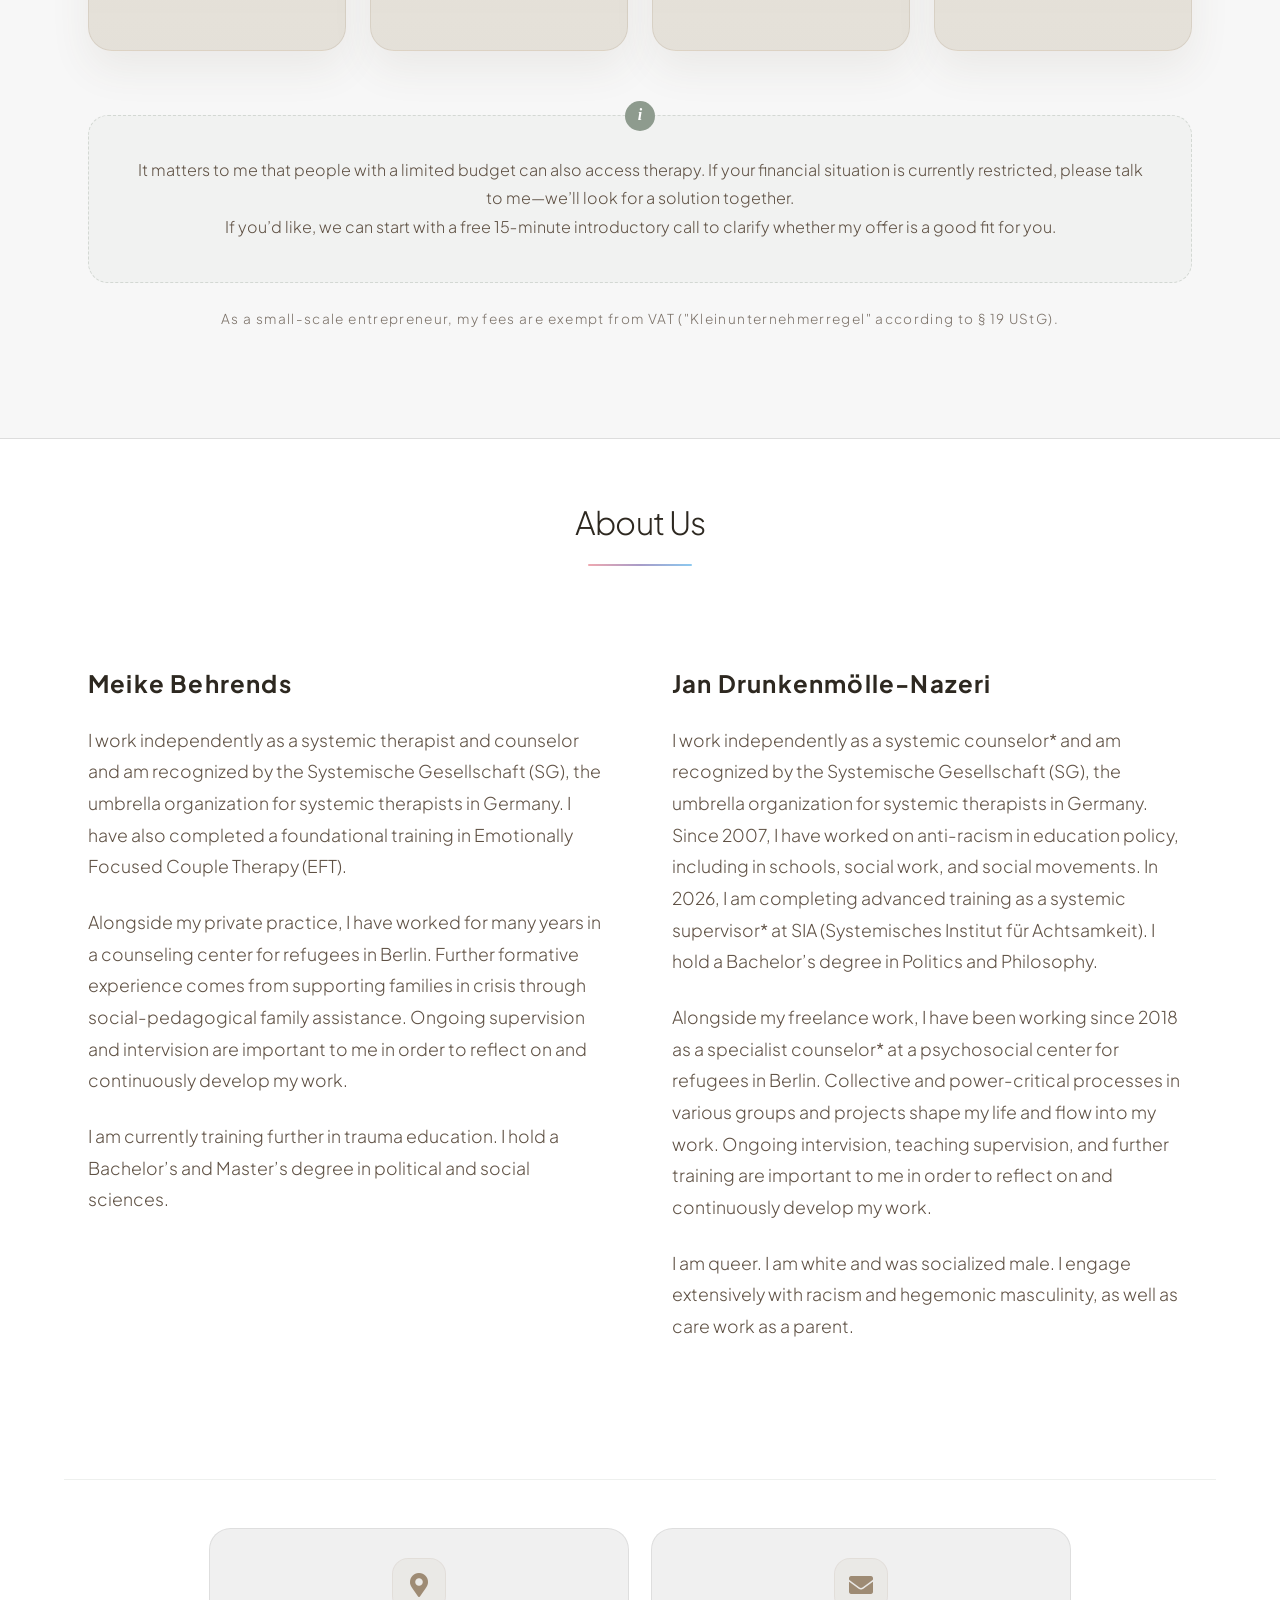
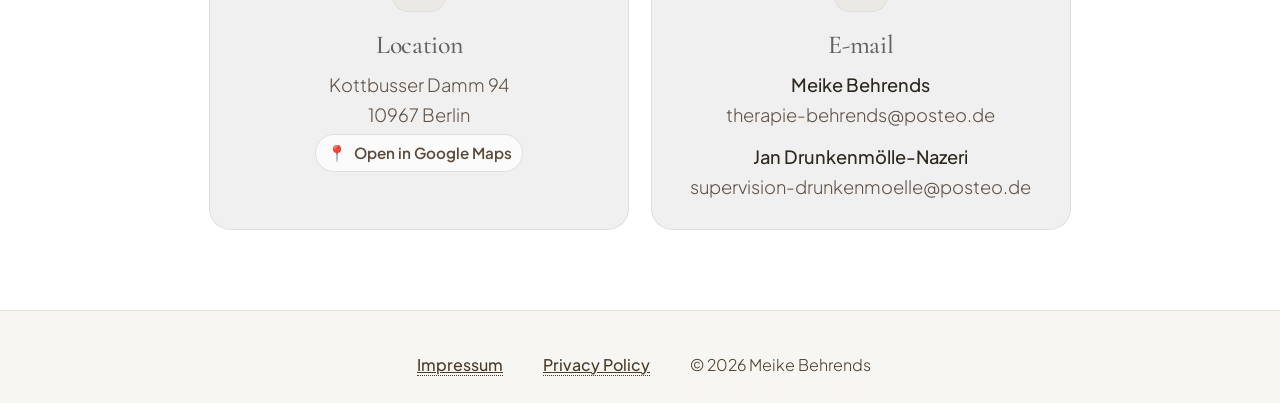
==== commit 9e6557b6: "Collapse service sections on mobile and trim Meike's intro - On mobile, "My work & offers" now also " ====
--- a/index.html
+++ b/index.html
@@ -148,7 +148,7 @@
           <div class="main-content">
             <div class="intro-spotlight">
               <div class="content">
-                <div class="intro-bio" data-i18n-html="intro_bio"><p>I’m <strong>Meike Behrends</strong>, a systemic therapist in Berlin-Kreuzberg, and I support you through crises and change processes. Together we look at what is currently weighing on you—whether as a couple, as a family, in friendships, or individually. As a systemic therapist, I assume that you already carry the resources for change within you. My role is to support you on equal footing in opening up new perspectives and reviewing old beliefs. This can help you gain more clarity about inner patterns and roles, and regain room for action.</p><p>I aim for a counseling space where diversity is seen and valued as a strength—regardless of sexual orientation, origin, gender, or lifestyle. I work in Berlin-Kreuzberg or online, in English and German.</p></div>
+                <div class="intro-bio" data-i18n-html="intro_bio"><p>I’m <strong>Meike Behrends</strong>, a systemic therapist in Berlin-Kreuzberg, and I support you through crises and change processes. Together we look at what is currently weighing on you—whether as a couple, as a family, in friendships, or individually.</p><p>I aim for a counseling space where diversity is seen and valued as a strength—regardless of sexual orientation, origin, gender, or lifestyle. I work in Berlin-Kreuzberg or online, in English and German.</p></div>
               </div>
               <span class="image"
                 ><img
@@ -159,7 +159,7 @@
                   decoding="async"
               /></span>
             </div>
-            <div class="intro-work" data-i18n-html="intro_work"><button type="button" class="intro-section-title"><strong>My work is</strong><span class="intro-chevron" aria-hidden="true"></span></button><div class="work-pillars"><div class="pillar"><div class="pillar-icon"><span class="icon solid fa-link"></span></div><strong>Systemic</strong><p>We look at your concerns in the context of your relationships and life circumstances. Which roles and patterns do you find yourself returning to? What feels difficult right now? It’s important to me to also focus on your strengths so you can reconnect with your inner resources.</p></div><div class="pillar"><div class="pillar-icon"><span class="icon solid fa-heart"></span></div><strong>Emotion-focused (EFT)</strong><p>Conflicts in relationships often arise not only from what is said, but from deeper emotional needs such as closeness, safety, and recognition. In conflict these needs can be covered over, and it can feel hard to sense and express them. When you regain access to these needs, new connection can become possible.</p></div><div class="pillar"><div class="pillar-icon"><span class="icon solid fa-leaf"></span></div><strong>Trauma-sensitive</strong><p>I am attentive and sensitive to the effects of distressing experiences. Your personal boundaries, your experiences, and your pace are central. It matters to me that you can experience stability and safety again.</p></div></div></div>
+            <div class="intro-work" data-i18n-html="intro_work"><button type="button" class="intro-section-title"><strong><span class="label-desktop">My work is</span><span class="label-mobile">My work &amp; offers</span></strong><span class="intro-chevron" aria-hidden="true"></span></button><div class="work-pillars"><div class="pillar"><div class="pillar-icon"><span class="icon solid fa-link"></span></div><strong>Systemic</strong><p>We look at your concerns in the context of your relationships and life circumstances. Which roles and patterns do you find yourself returning to? What feels difficult right now? It’s important to me to also focus on your strengths so you can reconnect with your inner resources.</p></div><div class="pillar"><div class="pillar-icon"><span class="icon solid fa-heart"></span></div><strong>Emotion-focused (EFT)</strong><p>Conflicts in relationships often arise not only from what is said, but from deeper emotional needs such as closeness, safety, and recognition. In conflict these needs can be covered over, and it can feel hard to sense and express them. When you regain access to these needs, new connection can become possible.</p></div><div class="pillar"><div class="pillar-icon"><span class="icon solid fa-leaf"></span></div><strong>Trauma-sensitive</strong><p>I am attentive and sensitive to the effects of distressing experiences. Your personal boundaries, your experiences, and your pace are central. It matters to me that you can experience stability and safety again.</p></div></div></div>
           </div>
         </section>
 
--- a/assets/css/site.css
+++ b/assets/css/site.css
@@ -480,8 +480,9 @@
   position: relative;
 }
 
-/* The chevron is only used on mobile */
-#intro .intro-chevron {
+/* The chevron and the "My work & offers" label are only used on mobile */
+#intro .intro-chevron,
+#intro .label-mobile {
   display: none;
 }
 
@@ -581,6 +582,15 @@
     outline-offset: 3px;
   }
 
+  /* On mobile the button also reveals the services, so it gets its own label */
+  #intro .label-desktop {
+    display: none;
+  }
+
+  #intro .label-mobile {
+    display: inline;
+  }
+
   /* No divider line under the pill */
   #intro .intro-work .intro-section-title::after {
     display: none;
@@ -617,6 +627,28 @@
   /* Space between the pill and the first topic (inside the clipped area) */
   #intro .work-pillars > .pillar:first-child {
     margin-top: 3rem;
+  }
+
+  /* The service sections (Couples & Friends, Families, Individuals) follow the
+     intro directly, so they are also hidden until "My work is" is opened. */
+  #main:not(:has(#intro .intro-section-title[aria-expanded="true"])) :is(#first, #second, #individual) {
+    display: none;
+  }
+
+  /* Gentle fade-in when they appear */
+  :is(#first, #second, #individual) {
+    animation: service-reveal 0.5s ease;
+  }
+
+  @keyframes service-reveal {
+    from {
+      opacity: 0;
+      transform: translateY(1rem);
+    }
+    to {
+      opacity: 1;
+      transform: none;
+    }
   }
 }
 
